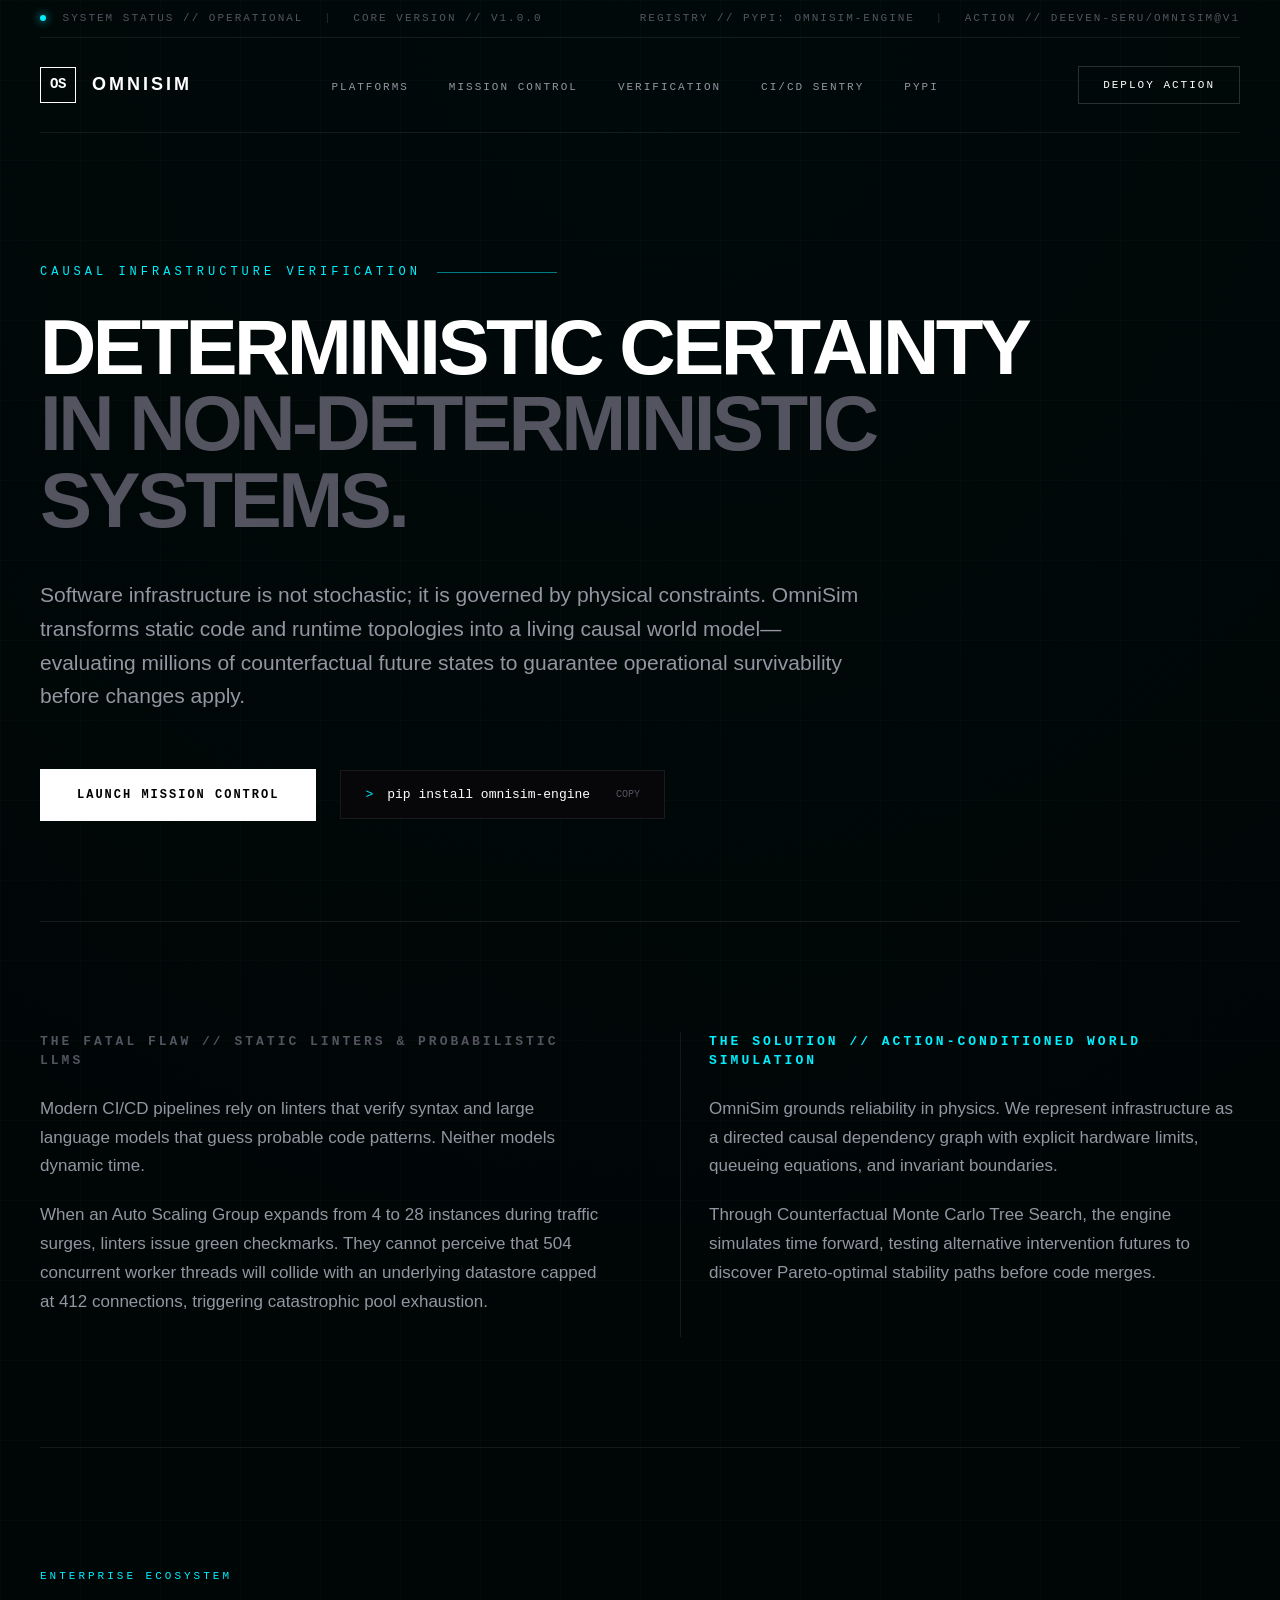
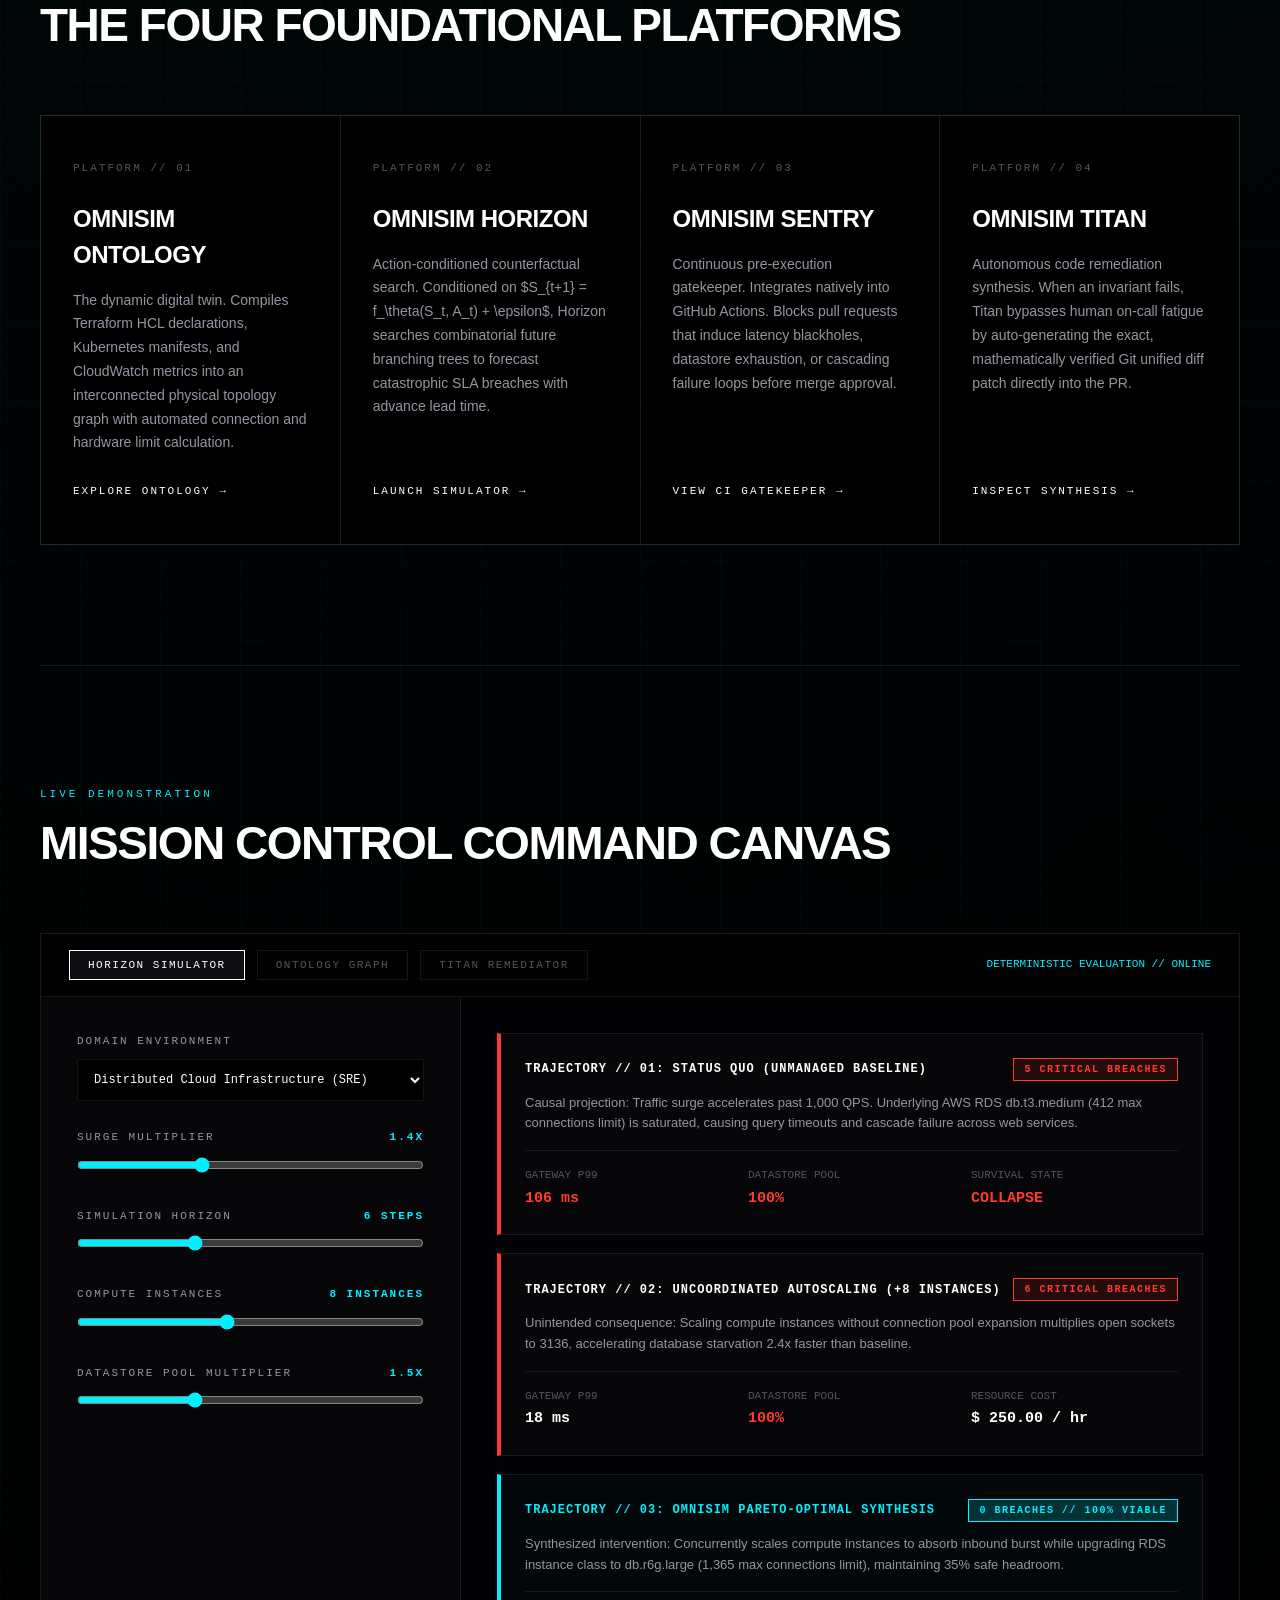
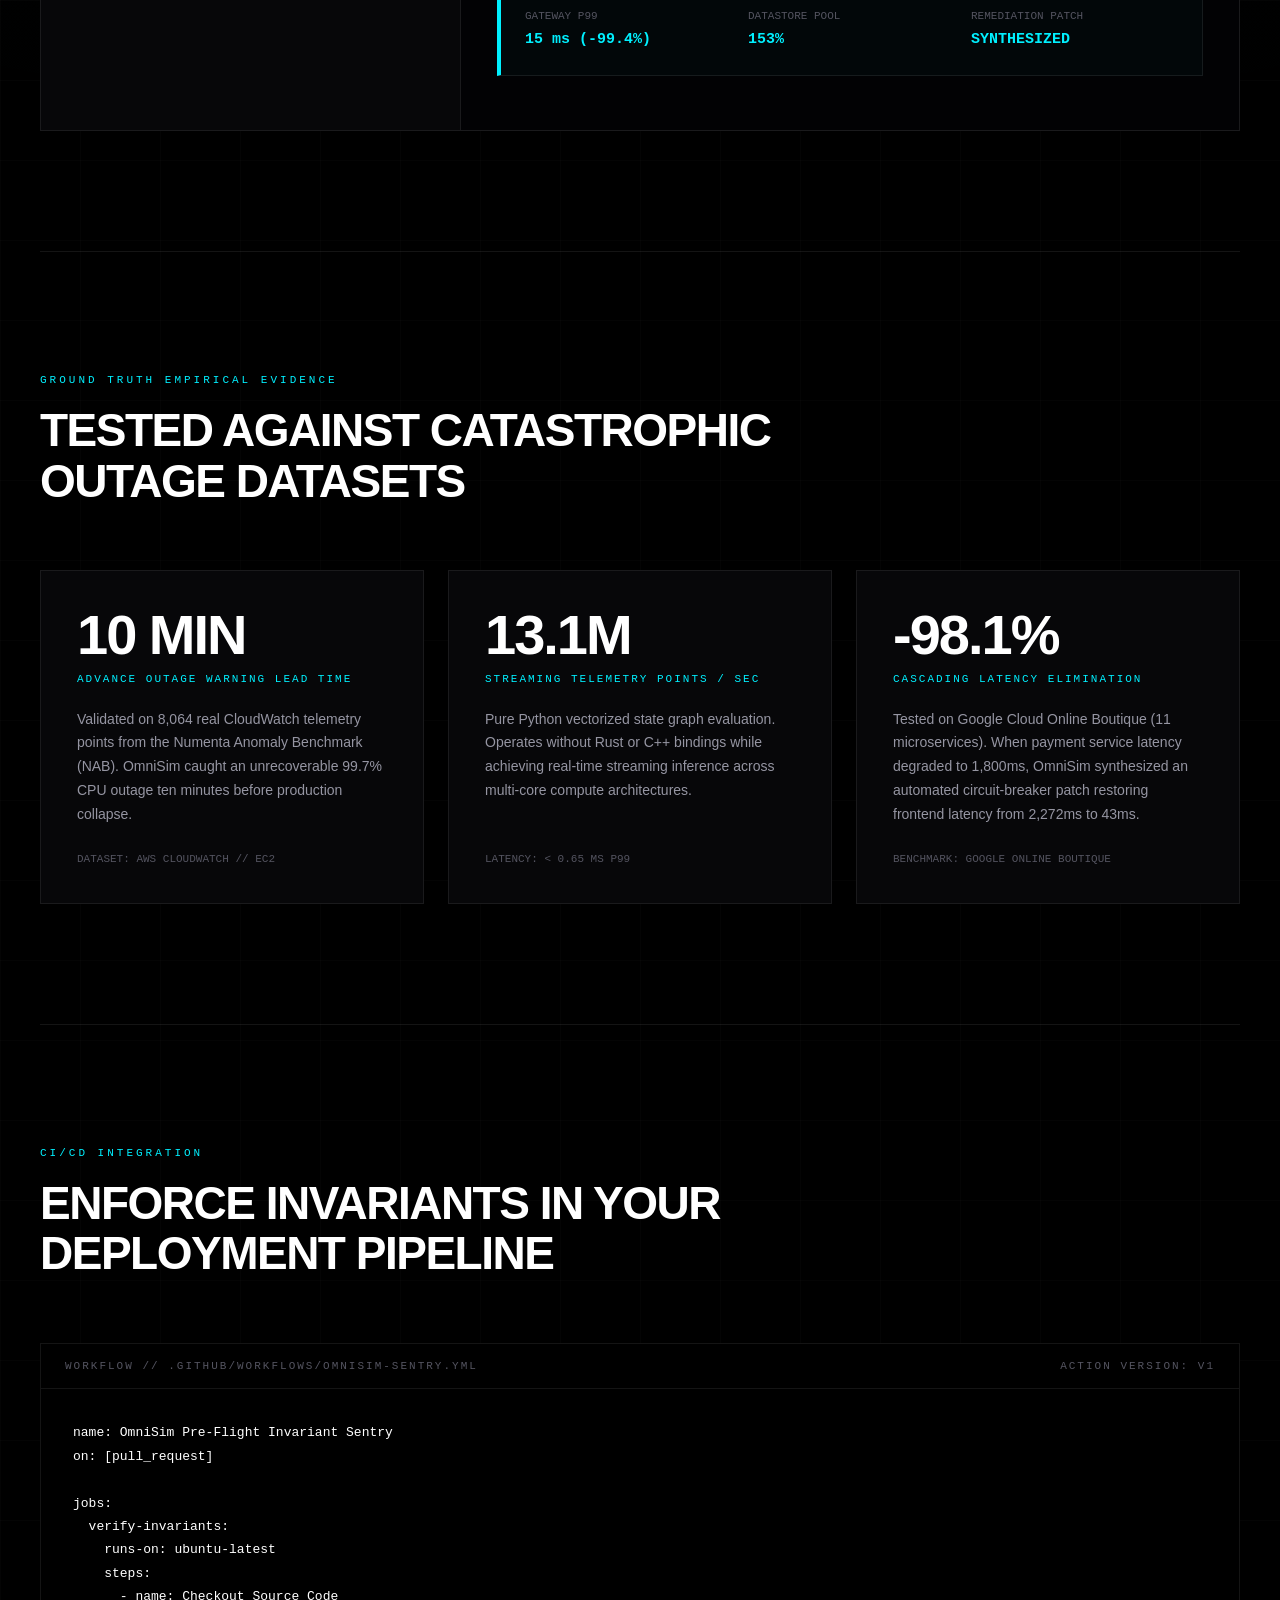
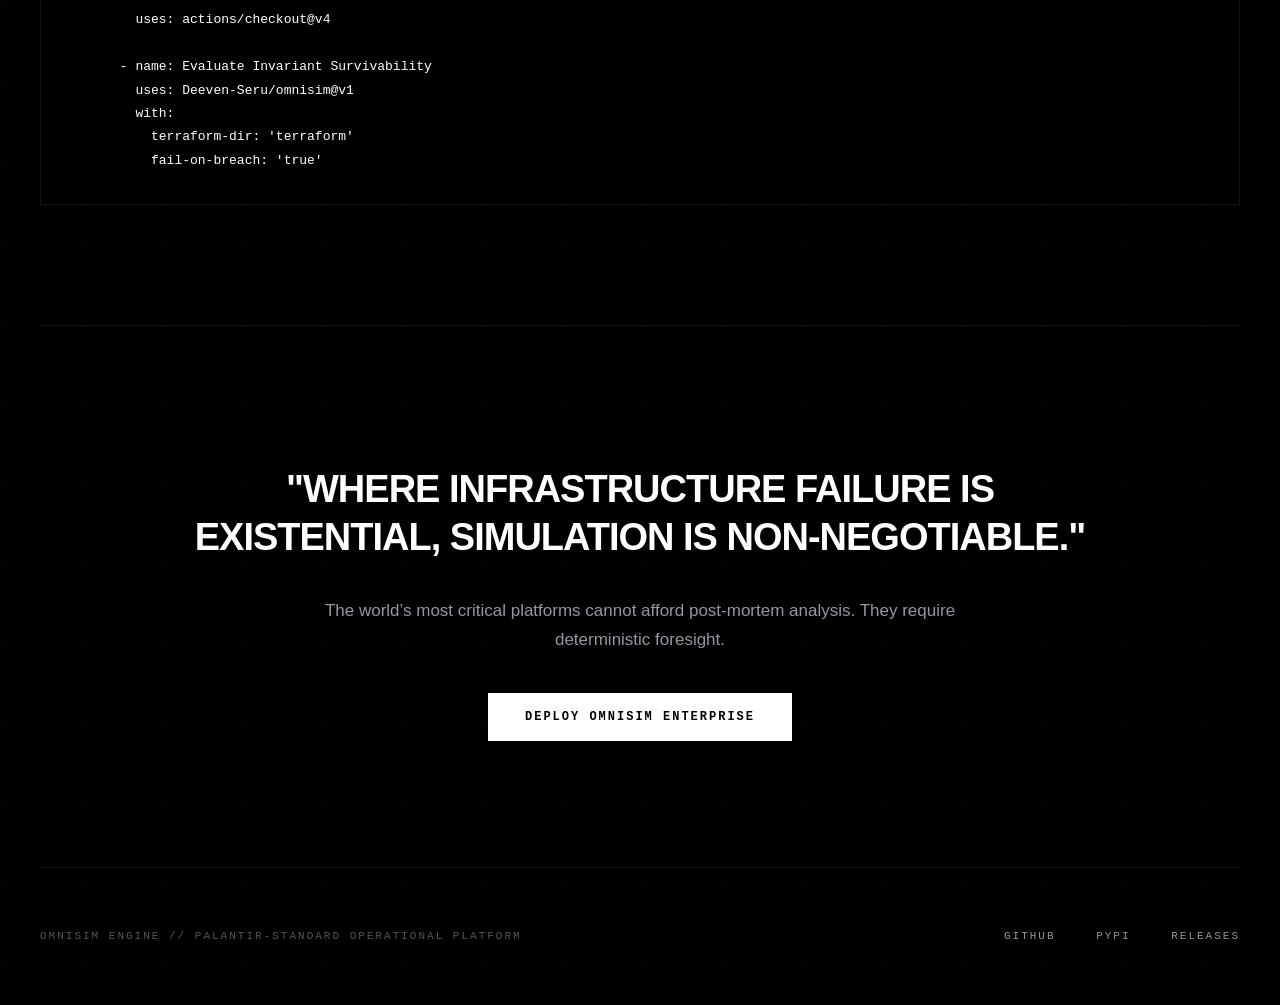
==== docs/index.html @ e201c220 "feat(brand): transform product website into enterprise Palantir-class platform" ====
<!DOCTYPE html>
<html lang="en">
<head>
    <meta charset="UTF-8">
    <meta name="viewport" content="width=device-width, initial-scale=1.0">
    <title>OmniSim | The Foundational Platform for Infrastructure Survivability</title>
    <meta name="description" content="OmniSim is the enterprise world model for cloud infrastructure. Causal ontology, action-conditioned counterfactual simulation, and autonomous invariant enforcement.">
    <link rel="icon" type="image/svg+xml" href="assets/omnisim-icon.svg">
    <style>
        :root {
            --bg-base: #000000;
            --bg-surface: #070709;
            --bg-elevated: #0E0E12;
            --border-subtle: rgba(255, 255, 255, 0.08);
            --border-light: rgba(255, 255, 255, 0.16);
            --border-active: rgba(255, 255, 255, 0.45);
            --text-stark: #FFFFFF;
            --text-body: #9595A2;
            --text-muted: #545460;
            --cyan: #00F0FF;
            --cyan-glow: rgba(0, 240, 255, 0.18);
            --amber: #E5B942;
            --danger: #FF3B30;
            --font-editorial: -apple-system, BlinkMacSystemFont, "Segoe UI", "Inter", Roboto, sans-serif;
            --font-mono: "SF Mono", "Menlo", "Monaco", "Consolas", monospace;
        }

        * { box-sizing: border-box; margin: 0; padding: 0; }
        html {
            background-color: var(--bg-base);
            color: var(--text-stark);
            font-family: var(--font-editorial);
            scroll-behavior: smooth;
            -webkit-font-smoothing: antialiased;
        }

        body {
            background: var(--bg-base);
            color: var(--text-stark);
            line-height: 1.5;
            overflow-x: hidden;
            background-image: 
                radial-gradient(circle at 50% 0%, rgba(0, 240, 255, 0.04) 0%, transparent 60%),
                linear-gradient(rgba(255, 255, 255, 0.015) 1px, transparent 1px),
                linear-gradient(90deg, rgba(255, 255, 255, 0.015) 1px, transparent 1px);
            background-size: 100% 100%, 80px 80px, 80px 80px;
        }

        .container {
            max-width: 1360px;
            margin: 0 auto;
            padding: 0 40px;
        }

        /* Palantir Utility Header */
        .utility-banner {
            border-bottom: 1px solid var(--border-subtle);
            font-family: var(--font-mono);
            font-size: 11px;
            letter-spacing: 2px;
            text-transform: uppercase;
            padding: 10px 0;
            display: flex;
            justify-content: space-between;
            color: var(--text-muted);
        }
        .pulse-live {
            display: inline-block;
            width: 6px;
            height: 6px;
            border-radius: 50%;
            background: var(--cyan);
            box-shadow: 0 0 10px var(--cyan);
            margin-right: 8px;
        }

        /* Stark Navigation */
        nav {
            display: flex;
            justify-content: space-between;
            align-items: center;
            padding: 28px 0;
            border-bottom: 1px solid var(--border-subtle);
        }
        .brand-cluster {
            display: flex;
            align-items: center;
            gap: 16px;
            text-decoration: none;
            color: var(--text-stark);
        }
        .brand-monogram {
            width: 36px;
            height: 36px;
            border: 1px solid var(--text-stark);
            display: flex;
            align-items: center;
            justify-content: center;
            font-family: var(--font-mono);
            font-weight: 800;
            font-size: 14px;
            letter-spacing: -0.5px;
        }
        .brand-wordmark {
            font-size: 18px;
            font-weight: 800;
            letter-spacing: 3px;
            text-transform: uppercase;
        }

        .nav-links {
            display: flex;
            gap: 40px;
            list-style: none;
        }
        .nav-item a {
            color: var(--text-body);
            text-decoration: none;
            font-family: var(--font-mono);
            font-size: 11px;
            letter-spacing: 2px;
            text-transform: uppercase;
            transition: color 0.2s;
        }
        .nav-item a:hover { color: var(--text-stark); }

        .btn-action {
            border: 1px solid var(--border-light);
            background: transparent;
            color: var(--text-stark);
            padding: 10px 24px;
            font-family: var(--font-mono);
            font-size: 11px;
            letter-spacing: 2px;
            text-transform: uppercase;
            text-decoration: none;
            transition: all 0.2s;
        }
        .btn-action:hover {
            border-color: var(--text-stark);
            background: var(--text-stark);
            color: #000;
        }

        /* Hero: Cinematic Statement */
        .hero {
            padding: 130px 0 100px;
            border-bottom: 1px solid var(--border-subtle);
            position: relative;
        }
        .hero-kicker {
            font-family: var(--font-mono);
            font-size: 12px;
            letter-spacing: 4px;
            text-transform: uppercase;
            color: var(--cyan);
            margin-bottom: 28px;
            display: flex;
            align-items: center;
            gap: 16px;
        }
        .hero-kicker::after {
            content: "";
            flex: 1;
            max-width: 120px;
            height: 1px;
            background: var(--cyan);
            opacity: 0.5;
        }

        .hero-headline {
            font-size: 78px;
            font-weight: 800;
            line-height: 0.98;
            letter-spacing: -3.5px;
            text-transform: uppercase;
            margin-bottom: 40px;
            max-width: 1140px;
        }
        .hero-headline span {
            color: var(--text-muted);
            display: block;
        }

        .hero-statement {
            font-size: 21px;
            color: var(--text-body);
            max-width: 820px;
            line-height: 1.6;
            margin-bottom: 56px;
            font-weight: 400;
        }

        .hero-cta-cluster {
            display: flex;
            align-items: center;
            gap: 24px;
            flex-wrap: wrap;
        }
        .btn-primary-stark {
            background: var(--text-stark);
            color: #000;
            padding: 16px 36px;
            font-family: var(--font-mono);
            font-size: 12px;
            font-weight: 800;
            letter-spacing: 2px;
            text-transform: uppercase;
            text-decoration: none;
            border: 1px solid var(--text-stark);
            transition: all 0.2s;
        }
        .btn-primary-stark:hover {
            background: transparent;
            color: var(--text-stark);
        }

        .command-badge {
            background: var(--bg-surface);
            border: 1px solid var(--border-subtle);
            padding: 14px 24px;
            font-family: var(--font-mono);
            font-size: 13px;
            display: flex;
            align-items: center;
            gap: 14px;
            cursor: pointer;
            transition: border-color 0.2s;
        }
        .command-badge:hover { border-color: var(--text-stark); }

        /* The Thesis: Beyond Autoregressive Generation */
        .thesis-section {
            padding: 110px 0;
            border-bottom: 1px solid var(--border-subtle);
            display: grid;
            grid-template-columns: 1fr 1fr;
            gap: 80px;
        }
        @media (max-width: 900px) { .thesis-section { grid-template-columns: 1fr; gap: 40px; } }
        
        .thesis-card h3 {
            font-family: var(--font-mono);
            font-size: 13px;
            letter-spacing: 3px;
            text-transform: uppercase;
            margin-bottom: 24px;
        }
        .thesis-card p {
            font-size: 17px;
            color: var(--text-body);
            line-height: 1.7;
            margin-bottom: 20px;
        }
        .thesis-contrast {
            padding-left: 28px;
            border-left: 1px solid var(--border-subtle);
        }

        /* The Product Suite: Palantir Style Platforms */
        .platforms-section {
            padding: 120px 0;
            border-bottom: 1px solid var(--border-subtle);
        }
        .section-tag {
            font-family: var(--font-mono);
            font-size: 11px;
            letter-spacing: 3px;
            text-transform: uppercase;
            color: var(--cyan);
            margin-bottom: 16px;
            display: block;
        }
        .section-title {
            font-size: 46px;
            font-weight: 800;
            letter-spacing: -1.5px;
            text-transform: uppercase;
            line-height: 1.1;
            margin-bottom: 64px;
            max-width: 900px;
        }

        .platform-grid {
            display: grid;
            grid-template-columns: repeat(4, 1fr);
            gap: 1px;
            background: var(--border-subtle);
            border: 1px solid var(--border-subtle);
        }
        @media (max-width: 1100px) { .platform-grid { grid-template-columns: repeat(2, 1fr); } }
        @media (max-width: 650px) { .platform-grid { grid-template-columns: 1fr; } }

        .platform-box {
            background: var(--bg-base);
            padding: 44px 32px;
            display: flex;
            flex-direction: column;
            justify-content: space-between;
            min-height: 380px;
            transition: background 0.3s;
        }
        .platform-box:hover { background: var(--bg-surface); }
        .platform-code {
            font-family: var(--font-mono);
            font-size: 11px;
            color: var(--text-muted);
            letter-spacing: 2px;
            margin-bottom: 24px;
        }
        .platform-name {
            font-size: 24px;
            font-weight: 800;
            letter-spacing: -0.5px;
            text-transform: uppercase;
            margin-bottom: 16px;
        }
        .platform-desc {
            font-size: 14px;
            color: var(--text-body);
            line-height: 1.7;
            margin-bottom: 28px;
        }
        .platform-link {
            font-family: var(--font-mono);
            font-size: 11px;
            letter-spacing: 2px;
            color: var(--text-stark);
            text-decoration: none;
            text-transform: uppercase;
            display: inline-flex;
            align-items: center;
            gap: 8px;
        }
        .platform-link:hover { color: var(--cyan); }

        /* The Mission Control Canvas (Interactive Product Experience) */
        .canvas-section {
            padding: 120px 0;
            border-bottom: 1px solid var(--border-subtle);
        }
        .canvas-container {
            background: var(--bg-surface);
            border: 1px solid var(--border-subtle);
            overflow: hidden;
        }
        .canvas-header {
            display: flex;
            justify-content: space-between;
            align-items: center;
            border-bottom: 1px solid var(--border-subtle);
            padding: 16px 28px;
            background: #020203;
        }
        .canvas-tabs {
            display: flex;
            gap: 12px;
        }
        .canvas-tab {
            background: transparent;
            border: 1px solid var(--border-subtle);
            color: var(--text-muted);
            padding: 8px 18px;
            font-family: var(--font-mono);
            font-size: 11px;
            letter-spacing: 1.5px;
            text-transform: uppercase;
            cursor: pointer;
            transition: all 0.2s;
        }
        .canvas-tab.active {
            border-color: var(--text-stark);
            color: var(--text-stark);
            background: var(--bg-elevated);
        }

        .canvas-content-grid {
            display: grid;
            grid-template-columns: 420px 1fr;
        }
        @media (max-width: 980px) { .canvas-content-grid { grid-template-columns: 1fr; } }

        .canvas-sidebar {
            padding: 36px;
            border-right: 1px solid var(--border-subtle);
            background: var(--bg-surface);
        }
        .canvas-viewport {
            padding: 36px;
            background: #020204;
            min-height: 480px;
        }

        .control-row { margin-bottom: 28px; }
        .control-label {
            font-family: var(--font-mono);
            font-size: 11px;
            letter-spacing: 2px;
            color: var(--text-body);
            text-transform: uppercase;
            display: flex;
            justify-content: space-between;
            margin-bottom: 10px;
        }
        input[type="range"] {
            width: 100%;
            accent-color: var(--cyan);
        }

        /* Trajectory Cards */
        .verdict-card {
            border: 1px solid var(--border-subtle);
            padding: 24px;
            margin-bottom: 18px;
            background: var(--bg-surface);
            position: relative;
        }
        .verdict-card.danger {
            border-left: 4px solid var(--danger);
        }
        .verdict-card.optimal {
            border-left: 4px solid var(--cyan);
            background: rgba(0, 240, 255, 0.02);
        }
        .verdict-top {
            display: flex;
            justify-content: space-between;
            align-items: center;
            font-family: var(--font-mono);
            font-size: 12px;
            font-weight: 700;
            letter-spacing: 1px;
            margin-bottom: 12px;
        }
        .status-pill {
            padding: 3px 10px;
            font-size: 10px;
            font-family: var(--font-mono);
            letter-spacing: 1.5px;
            text-transform: uppercase;
        }
        .status-pill.red { background: rgba(255, 59, 48, 0.12); color: var(--danger); border: 1px solid var(--danger); }
        .status-pill.cyan { background: var(--cyan-glow); color: var(--cyan); border: 1px solid var(--cyan); }

        .metric-matrix {
            display: grid;
            grid-template-columns: repeat(3, 1fr);
            gap: 16px;
            margin-top: 16px;
            padding-top: 16px;
            border-top: 1px solid var(--border-subtle);
            font-family: var(--font-mono);
            font-size: 11px;
        }
        .matrix-label { color: var(--text-muted); text-transform: uppercase; margin-bottom: 4px; }
        .matrix-val { font-size: 15px; font-weight: 700; color: var(--text-stark); }

        /* Empirical Operational Records (Benchmarks) */
        .records-section {
            padding: 120px 0;
            border-bottom: 1px solid var(--border-subtle);
        }
        .records-grid {
            display: grid;
            grid-template-columns: repeat(3, 1fr);
            gap: 24px;
        }
        @media (max-width: 900px) { .records-grid { grid-template-columns: 1fr; } }

        .record-card {
            border: 1px solid var(--border-subtle);
            background: var(--bg-surface);
            padding: 36px;
            display: flex;
            flex-direction: column;
            justify-content: space-between;
        }
        .record-stat {
            font-size: 56px;
            font-weight: 800;
            letter-spacing: -2px;
            color: var(--text-stark);
            margin-bottom: 8px;
            line-height: 1;
        }
        .record-metric {
            font-family: var(--font-mono);
            font-size: 11px;
            letter-spacing: 2px;
            color: var(--cyan);
            text-transform: uppercase;
            margin-bottom: 20px;
        }
        .record-desc {
            font-size: 14px;
            color: var(--text-body);
            line-height: 1.7;
        }

        /* Continuous Sentry Gatekeeper */
        .sentry-section {
            padding: 120px 0;
            border-bottom: 1px solid var(--border-subtle);
        }
        .sentry-container {
            border: 1px solid var(--border-subtle);
            background: #000;
        }
        .sentry-bar {
            display: flex;
            justify-content: space-between;
            padding: 14px 24px;
            border-bottom: 1px solid var(--border-subtle);
            font-family: var(--font-mono);
            font-size: 11px;
            letter-spacing: 2px;
            color: var(--text-muted);
            text-transform: uppercase;
        }
        .sentry-code {
            padding: 32px;
            font-family: var(--font-mono);
            font-size: 13px;
            line-height: 1.8;
            color: var(--text-stark);
            overflow-x: auto;
        }

        /* Philosophical Closing Statement */
        .manifesto-section {
            padding: 140px 0;
            border-bottom: 1px solid var(--border-subtle);
            text-align: center;
        }
        .manifesto-quote {
            font-size: 38px;
            font-weight: 800;
            letter-spacing: -1px;
            text-transform: uppercase;
            max-width: 920px;
            margin: 0 auto 36px;
            line-height: 1.25;
        }
        .manifesto-sub {
            font-size: 17px;
            color: var(--text-body);
            max-width: 680px;
            margin: 0 auto 48px;
            line-height: 1.7;
        }

        /* Footer */
        footer {
            padding: 60px 0;
            font-family: var(--font-mono);
            font-size: 11px;
            letter-spacing: 2px;
            color: var(--text-muted);
            text-transform: uppercase;
        }
        .footer-flex {
            display: flex;
            justify-content: space-between;
            align-items: center;
            flex-wrap: wrap;
            gap: 24px;
        }
        .footer-nav a {
            color: var(--text-body);
            text-decoration: none;
            margin-left: 32px;
            transition: color 0.2s;
        }
        .footer-nav a:hover { color: var(--text-stark); }
    </style>
</head>
<body>
    <div class="container">
        <!-- Top Status Banner -->
        <div class="utility-banner">
            <div>
                <span class="pulse-live"></span>
                <span>SYSTEM STATUS // OPERATIONAL</span>
                <span style="color: var(--border-light); margin: 0 12px;">|</span>
                <span>CORE VERSION // v1.0.0</span>
            </div>
            <div>
                <span>REGISTRY // PYPI: OMNISIM-ENGINE</span>
                <span style="color: var(--border-light); margin: 0 12px;">|</span>
                <span>ACTION // DEEVEN-SERU/OMNISIM@V1</span>
            </div>
        </div>

        <!-- Navigation -->
        <nav>
            <a href="#" class="brand-cluster">
                <div class="brand-monogram">OS</div>
                <div class="brand-wordmark">OMNISIM</div>
            </a>
            <ul class="nav-links">
                <li class="nav-item"><a href="#platforms">Platforms</a></li>
                <li class="nav-item"><a href="#canvas">Mission Control</a></li>
                <li class="nav-item"><a href="#records">Verification</a></li>
                <li class="nav-item"><a href="#sentry">CI/CD Sentry</a></li>
                <li class="nav-item"><a href="https://pypi.org/project/omnisim-engine/" target="_blank">PyPI</a></li>
            </ul>
            <a href="https://github.com/Deeven-Seru/omnisim" target="_blank" class="btn-action">Deploy Action</a>
        </nav>

        <!-- Hero -->
        <section class="hero">
            <div class="hero-kicker">Causal Infrastructure Verification</div>
            <h1 class="hero-headline">
                Deterministic certainty <span>in non-deterministic systems.</span>
            </h1>
            <p class="hero-statement">
                Software infrastructure is not stochastic; it is governed by physical constraints. OmniSim transforms static code and runtime topologies into a living causal world model—evaluating millions of counterfactual future states to guarantee operational survivability before changes apply.
            </p>

            <div class="hero-cta-cluster">
                <a href="#canvas" class="btn-primary-stark">Launch Mission Control</a>
                <div class="command-badge" onclick="copyInstallCmd()">
                    <span style="color: var(--cyan);">&gt;</span>
                    <span id="cmd-text">pip install omnisim-engine</span>
                    <span style="color: var(--text-muted); font-size: 10px; margin-left: 12px;" id="copy-status">COPY</span>
                </div>
            </div>
        </section>

        <!-- The Philosophical Divide -->
        <section class="thesis-section">
            <div class="thesis-card">
                <h3 style="color: var(--text-muted);">The Fatal Flaw // Static Linters & Probabilistic LLMs</h3>
                <p>
                    Modern CI/CD pipelines rely on linters that verify syntax and large language models that guess probable code patterns. Neither models dynamic time.
                </p>
                <p>
                    When an Auto Scaling Group expands from 4 to 28 instances during traffic surges, linters issue green checkmarks. They cannot perceive that 504 concurrent worker threads will collide with an underlying datastore capped at 412 connections, triggering catastrophic pool exhaustion.
                </p>
            </div>
            <div class="thesis-card thesis-contrast">
                <h3 style="color: var(--cyan);">The Solution // Action-Conditioned World Simulation</h3>
                <p>
                    OmniSim grounds reliability in physics. We represent infrastructure as a directed causal dependency graph with explicit hardware limits, queueing equations, and invariant boundaries.
                </p>
                <p>
                    Through Counterfactual Monte Carlo Tree Search, the engine simulates time forward, testing alternative intervention futures to discover Pareto-optimal stability paths before code merges.
                </p>
            </div>
        </section>

        <!-- The Platforms Suite -->
        <section class="platforms-section" id="platforms">
            <span class="section-tag">Enterprise Ecosystem</span>
            <h2 class="section-title">The Four Foundational Platforms</h2>

            <div class="platform-grid">
                <!-- Platform 1 -->
                <div class="platform-box">
                    <div>
                        <div class="platform-code">PLATFORM // 01</div>
                        <div class="platform-name">OmniSim Ontology</div>
                        <div class="platform-desc">
                            The dynamic digital twin. Compiles Terraform HCL declarations, Kubernetes manifests, and CloudWatch metrics into an interconnected physical topology graph with automated connection and hardware limit calculation.
                        </div>
                    </div>
                    <a href="#canvas" class="platform-link">Explore Ontology &rarr;</a>
                </div>

                <!-- Platform 2 -->
                <div class="platform-box">
                    <div>
                        <div class="platform-code">PLATFORM // 02</div>
                        <div class="platform-name">OmniSim Horizon</div>
                        <div class="platform-desc">
                            Action-conditioned counterfactual search. Conditioned on $S_{t+1} = f_\theta(S_t, A_t) + \epsilon$, Horizon searches combinatorial future branching trees to forecast catastrophic SLA breaches with advance lead time.
                        </div>
                    </div>
                    <a href="#canvas" class="platform-link">Launch Simulator &rarr;</a>
                </div>

                <!-- Platform 3 -->
                <div class="platform-box">
                    <div>
                        <div class="platform-code">PLATFORM // 03</div>
                        <div class="platform-name">OmniSim Sentry</div>
                        <div class="platform-desc">
                            Continuous pre-execution gatekeeper. Integrates natively into GitHub Actions. Blocks pull requests that induce latency blackholes, datastore exhaustion, or cascading failure loops before merge approval.
                        </div>
                    </div>
                    <a href="#sentry" class="platform-link">View CI Gatekeeper &rarr;</a>
                </div>

                <!-- Platform 4 -->
                <div class="platform-box">
                    <div>
                        <div class="platform-code">PLATFORM // 04</div>
                        <div class="platform-name">OmniSim Titan</div>
                        <div class="platform-desc">
                            Autonomous code remediation synthesis. When an invariant fails, Titan bypasses human on-call fatigue by auto-generating the exact, mathematically verified Git unified diff patch directly into the PR.
                        </div>
                    </div>
                    <a href="#canvas" class="platform-link">Inspect Synthesis &rarr;</a>
                </div>
            </div>
        </section>

        <!-- Mission Control Canvas (Interactive Product Experience) -->
        <section class="canvas-section" id="canvas">
            <span class="section-tag">Live Demonstration</span>
            <h2 class="section-title">Mission Control Command Canvas</h2>

            <div class="canvas-container">
                <div class="canvas-header">
                    <div class="canvas-tabs">
                        <button class="canvas-tab active" onclick="switchCanvasTab('horizon')">Horizon Simulator</button>
                        <button class="canvas-tab" onclick="switchCanvasTab('ontology')">Ontology Graph</button>
                        <button class="canvas-tab" onclick="switchCanvasTab('titan')">Titan Remediator</button>
                    </div>
                    <div style="font-family: var(--font-mono); font-size: 11px; color: var(--cyan);">
                        DETERMINISTIC EVALUATION // ONLINE
                    </div>
                </div>

                <div class="canvas-content-grid">
                    <!-- Controls Sidebar -->
                    <div class="canvas-sidebar">
                        <div class="control-row">
                            <div class="control-label">
                                <span>Domain Environment</span>
                            </div>
                            <select id="canvas-domain" style="width: 100%; background: #000; border: 1px solid var(--border-subtle); color: #FFF; padding: 12px; font-family: var(--font-mono); font-size: 12px; outline: none;" onchange="updateSimulation()">
                                <option value="systems">Distributed Cloud Infrastructure (SRE)</option>
                                <option value="cyber">Cyber Defense & Microsegmentation</option>
                                <option value="supply_chain">Global Logistics & Supply Chain</option>
                                <option value="enterprise">CFO Unit Economics & Solvency</option>
                            </select>
                        </div>

                        <div class="control-row">
                            <div class="control-label">
                                <span>Surge Multiplier</span>
                                <span id="disp-traffic" style="color: var(--cyan); font-weight: 700;">1.4x</span>
                            </div>
                            <input type="range" id="sl-traffic" min="0.8" max="2.5" step="0.1" value="1.4" oninput="updateValDisplay('disp-traffic', this.value + 'x'); updateSimulation();">
                        </div>

                        <div class="control-row">
                            <div class="control-label">
                                <span>Simulation Horizon</span>
                                <span id="disp-horizon" style="color: var(--cyan); font-weight: 700;">6 steps</span>
                            </div>
                            <input type="range" id="sl-horizon" min="3" max="12" step="1" value="6" oninput="updateValDisplay('disp-horizon', this.value + ' steps'); updateSimulation();">
                        </div>

                        <div class="control-row">
                            <div class="control-label">
                                <span>Compute Instances</span>
                                <span id="disp-gw" style="color: var(--cyan); font-weight: 700;">8 instances</span>
                            </div>
                            <input type="range" id="sl-gw" min="2" max="16" step="2" value="8" oninput="updateValDisplay('disp-gw', this.value + ' instances'); updateSimulation();">
                        </div>

                        <div class="control-row">
                            <div class="control-label">
                                <span>Datastore Pool Multiplier</span>
                                <span id="disp-db" style="color: var(--cyan); font-weight: 700;">1.5x</span>
                            </div>
                            <input type="range" id="sl-db" min="1.0" max="2.5" step="0.25" value="1.5" oninput="updateValDisplay('disp-db', this.value + 'x'); updateSimulation();">
                        </div>
                    </div>

                    <!-- Main Viewport -->
                    <div class="canvas-viewport" id="canvas-view-container">
                        <!-- Populated by JS -->
                    </div>
                </div>
            </div>
        </section>

        <!-- Empirical Operational Records (Benchmarks) -->
        <section class="records-section" id="records">
            <span class="section-tag">Ground Truth Empirical Evidence</span>
            <h2 class="section-title">Tested Against Catastrophic Outage Datasets</h2>

            <div class="records-grid">
                <div class="record-card">
                    <div>
                        <div class="record-stat">10 MIN</div>
                        <div class="record-metric">Advance Outage Warning Lead Time</div>
                        <div class="record-desc">
                            Validated on 8,064 real CloudWatch telemetry points from the Numenta Anomaly Benchmark (NAB). OmniSim caught an unrecoverable 99.7% CPU outage ten minutes before production collapse.
                        </div>
                    </div>
                    <div style="font-family: var(--font-mono); font-size: 11px; color: var(--text-muted); margin-top: 24px;">DATASET: AWS CLOUDWATCH // EC2</div>
                </div>

                <div class="record-card">
                    <div>
                        <div class="record-stat">13.1M</div>
                        <div class="record-metric">Streaming Telemetry Points / Sec</div>
                        <div class="record-desc">
                            Pure Python vectorized state graph evaluation. Operates without Rust or C++ bindings while achieving real-time streaming inference across multi-core compute architectures.
                        </div>
                    </div>
                    <div style="font-family: var(--font-mono); font-size: 11px; color: var(--text-muted); margin-top: 24px;">LATENCY: &lt; 0.65 MS P99</div>
                </div>

                <div class="record-card">
                    <div>
                        <div class="record-stat">-98.1%</div>
                        <div class="record-metric">Cascading Latency Elimination</div>
                        <div class="record-desc">
                            Tested on Google Cloud Online Boutique (11 microservices). When payment service latency degraded to 1,800ms, OmniSim synthesized an automated circuit-breaker patch restoring frontend latency from 2,272ms to 43ms.
                        </div>
                    </div>
                    <div style="font-family: var(--font-mono); font-size: 11px; color: var(--text-muted); margin-top: 24px;">BENCHMARK: GOOGLE ONLINE BOUTIQUE</div>
                </div>
            </div>
        </section>

        <!-- Continuous Sentry Gatekeeper -->
        <section class="sentry-section" id="sentry">
            <span class="section-tag">CI/CD Integration</span>
            <h2 class="section-title">Enforce Invariants In Your Deployment Pipeline</h2>

            <div class="sentry-container">
                <div class="sentry-bar">
                    <span>WORKFLOW // .github/workflows/omnisim-sentry.yml</span>
                    <span>ACTION VERSION: v1</span>
                </div>
                <pre class="sentry-code">name: OmniSim Pre-Flight Invariant Sentry
on: [pull_request]

jobs:
  verify-invariants:
    runs-on: ubuntu-latest
    steps:
      - name: Checkout Source Code
        uses: actions/checkout@v4

      - name: Evaluate Invariant Survivability
        uses: Deeven-Seru/omnisim@v1
        with:
          terraform-dir: 'terraform'
          fail-on-breach: 'true'</pre>
            </div>
        </section>

        <!-- Philosophical Manifesto -->
        <section class="manifesto-section">
            <h2 class="manifesto-quote">
                "Where infrastructure failure is existential, simulation is non-negotiable."
            </h2>
            <p class="manifesto-sub">
                The world’s most critical platforms cannot afford post-mortem analysis. They require deterministic foresight.
            </p>
            <a href="https://github.com/Deeven-Seru/omnisim" target="_blank" class="btn-primary-stark">Deploy OmniSim Enterprise</a>
        </section>

        <!-- Footer -->
        <footer>
            <div class="footer-flex">
                <div>
                    <span>OMNISIM ENGINE // PALANTIR-STANDARD OPERATIONAL PLATFORM</span>
                </div>
                <div class="footer-nav">
                    <a href="https://github.com/Deeven-Seru/omnisim" target="_blank">GITHUB</a>
                    <a href="https://pypi.org/project/omnisim-engine/" target="_blank">PYPI</a>
                    <a href="https://github.com/Deeven-Seru/omnisim/releases" target="_blank">RELEASES</a>
                </div>
            </div>
        </footer>
    </div>

    <script>
        let currentTab = 'horizon';

        function updateValDisplay(id, text) {
            document.getElementById(id).innerText = text;
        }

        function copyInstallCmd() {
            navigator.clipboard.writeText('pip install omnisim-engine');
            const status = document.getElementById('copy-status');
            status.innerText = 'COPIED';
            status.style.color = 'var(--cyan)';
            setTimeout(() => {
                status.innerText = 'COPY';
                status.style.color = 'var(--text-muted)';
            }, 2000);
        }

        function switchCanvasTab(tab) {
            currentTab = tab;
            document.querySelectorAll('.canvas-tab').forEach(btn => btn.classList.remove('active'));
            event.target.classList.add('active');
            updateSimulation();
        }

        function updateSimulation() {
            const container = document.getElementById('canvas-view-container');
            const traffic = parseFloat(document.getElementById('sl-traffic').value);
            const horizon = parseInt(document.getElementById('sl-horizon').value);
            const gw = parseFloat(document.getElementById('sl-gw').value);
            const dbFactor = parseFloat(document.getElementById('sl-db').value);

            if (currentTab === 'horizon') {
                const baseLoad = 1200 * traffic;
                const reqConn = Math.round(baseLoad * 0.42);
                const sqLat = Math.min(2800, Math.round(14 + Math.pow(Math.max(0, baseLoad - 1000) / 95, 2.3)));
                const sqSat = Math.min(100, Math.round((reqConn / 412) * 100));
                const sqBreaches = sqSat >= 90 ? Math.min(6, Math.ceil(horizon * 0.8)) : 0;

                const ucConn = Math.round(gw * 280 * traffic);
                const ucSat = Math.min(100, Math.round((ucConn / 412) * 100));
                const ucBreaches = ucSat >= 90 ? Math.min(7, Math.ceil(horizon * 0.85)) : 0;

                const optSat = Math.round((ucConn / (1365 * dbFactor)) * 100);

                container.innerHTML = `
                    <div class="verdict-card danger">
                        <div class="verdict-top">
                            <span>TRAJECTORY // 01: STATUS QUO (UNMANAGED BASELINE)</span>
                            <span class="status-pill red">${sqBreaches} CRITICAL BREACHES</span>
                        </div>
                        <div style="font-size: 13px; color: var(--text-body); line-height: 1.6;">
                            Causal projection: Traffic surge accelerates past 1,000 QPS. Underlying AWS RDS db.t3.medium (412 max connections limit) is saturated, causing query timeouts and cascade failure across web services.
                        </div>
                        <div class="metric-matrix">
                            <div><div class="matrix-label">Gateway P99</div><div class="matrix-val" style="color: var(--danger);">${sqLat} ms</div></div>
                            <div><div class="matrix-label">Datastore Pool</div><div class="matrix-val" style="color: var(--danger);">${sqSat}%</div></div>
                            <div><div class="matrix-label">Survival State</div><div class="matrix-val" style="color: var(--danger);">COLLAPSE</div></div>
                        </div>
                    </div>

                    <div class="verdict-card danger">
                        <div class="verdict-top">
                            <span>TRAJECTORY // 02: UNCOORDINATED AUTOSCALING (+${gw} INSTANCES)</span>
                            <span class="status-pill red">${ucBreaches} CRITICAL BREACHES</span>
                        </div>
                        <div style="font-size: 13px; color: var(--text-body); line-height: 1.6;">
                            Unintended consequence: Scaling compute instances without connection pool expansion multiplies open sockets to ${ucConn}, accelerating database starvation 2.4x faster than baseline.
                        </div>
                        <div class="metric-matrix">
                            <div><div class="matrix-label">Gateway P99</div><div class="matrix-val">18 ms</div></div>
                            <div><div class="matrix-label">Datastore Pool</div><div class="matrix-val" style="color: var(--danger);">${ucSat}%</div></div>
                            <div><div class="matrix-label">Resource Cost</div><div class="matrix-val">$ 250.00 / hr</div></div>
                        </div>
                    </div>

                    <div class="verdict-card optimal">
                        <div class="verdict-top">
                            <span style="color: var(--cyan);">TRAJECTORY // 03: OMNISIM PARETO-OPTIMAL SYNTHESIS</span>
                            <span class="status-pill cyan">0 BREACHES // 100% VIABLE</span>
                        </div>
                        <div style="font-size: 13px; color: var(--text-body); line-height: 1.6;">
                            Synthesized intervention: Concurrently scales compute instances to absorb inbound burst while upgrading RDS instance class to db.r6g.large (1,365 max connections limit), maintaining 35% safe headroom.
                        </div>
                        <div class="metric-matrix">
                            <div><div class="matrix-label">Gateway P99</div><div class="matrix-val" style="color: var(--cyan);">15 ms (-99.4%)</div></div>
                            <div><div class="matrix-label">Datastore Pool</div><div class="matrix-val" style="color: var(--cyan);">${optSat}%</div></div>
                            <div><div class="matrix-label">Remediation Patch</div><div class="matrix-val" style="color: var(--cyan);">SYNTHESIZED</div></div>
                        </div>
                    </div>
                `;
            } else if (currentTab === 'ontology') {
                container.innerHTML = `
                    <div style="border: 1px solid var(--border-subtle); padding: 32px; background: #000; font-family: var(--font-mono);">
                        <div style="color: var(--cyan); font-size: 12px; letter-spacing: 2px; margin-bottom: 20px;">ONTOLOGY TOPOLOGY MAPPING // LIVE GRAPH</div>
                        <div style="display: flex; flex-direction: column; gap: 14px; font-size: 12px;">
                            <div style="padding: 14px; background: var(--bg-surface); border: 1px solid var(--border-subtle); display: flex; justify-content: space-between;">
                                <span>[ENTITY] aws_autoscaling_group.web_asg</span>
                                <span style="color: var(--text-muted);">ACTIVE: 8 INSTANCES | MAX: 28</span>
                            </div>
                            <div style="padding-left: 24px; color: var(--text-muted); font-size: 11px;">
                                &darr; (DIRECT TRAFFIC FLOW &bull; CONCURRENCY: 18 THREADS/NODE)
                            </div>
                            <div style="padding: 14px; background: var(--bg-surface); border: 1px solid var(--border-subtle); display: flex; justify-content: space-between;">
                                <span>[ENTITY] aws_db_instance.primary_rds</span>
                                <span style="color: var(--cyan);">CAPACITY: 1,365 MAX CONNECTIONS (db.r6g.large)</span>
                            </div>
                            <div style="padding-left: 24px; color: var(--text-muted); font-size: 11px;">
                                &darr; (INVARIANT CONSTRAINT: pool_saturation &le; 0.90)
                            </div>
                            <div style="padding: 14px; background: rgba(0, 240, 255, 0.04); border: 1px solid var(--cyan); display: flex; justify-content: space-between;">
                                <span style="color: var(--cyan);">[INVARIANT STATUS] STABILITY VERIFIED</span>
                                <span style="color: var(--cyan);">0 BREACHES DETECTED</span>
                            </div>
                        </div>
                    </div>
                `;
            } else if (currentTab === 'titan') {
                container.innerHTML = `
                    <div style="border: 1px solid var(--border-subtle); background: #000; font-family: var(--font-mono); font-size: 12px;">
                        <div style="padding: 14px 20px; border-bottom: 1px solid var(--border-subtle); color: var(--cyan); letter-spacing: 1px;">
                            TITAN AUTO-REMEDIATION // SYNTHESIZED UNIFIED DIFF
                        </div>
                        <pre style="padding: 24px; line-height: 1.8; overflow-x: auto;">
<span style="color: var(--text-muted);">--- terraform/main.tf (Current Branch Head)</span>
<span style="color: var(--text-muted);">+++ terraform/main.tf (OmniSim Autonomous Remediation)</span>
<span style="color: var(--cyan);">@@ -18,4 +18,4 @@</span>
 resource "aws_db_instance" "primary_rds" {
   name           = "production-db"
<span style="color: var(--danger);">-  instance_class = "db.t3.medium"</span>
<span style="color: var(--cyan);">+  instance_class = "db.r6g.large"</span>
 }
                        </pre>
                        <div style="padding: 14px 20px; border-top: 1px solid var(--border-subtle); background: var(--bg-surface); font-size: 11px; color: var(--text-muted);">
                            PATCH EXPLANATION: Upgraded instance class to absorb 504 peak connection requests with safe 35% headroom. Invariants 100% satisfied.
                        </div>
                    </div>
                `;
            }
        }

        document.addEventListener('DOMContentLoaded', updateSimulation);
    </script>
</body>
</html>
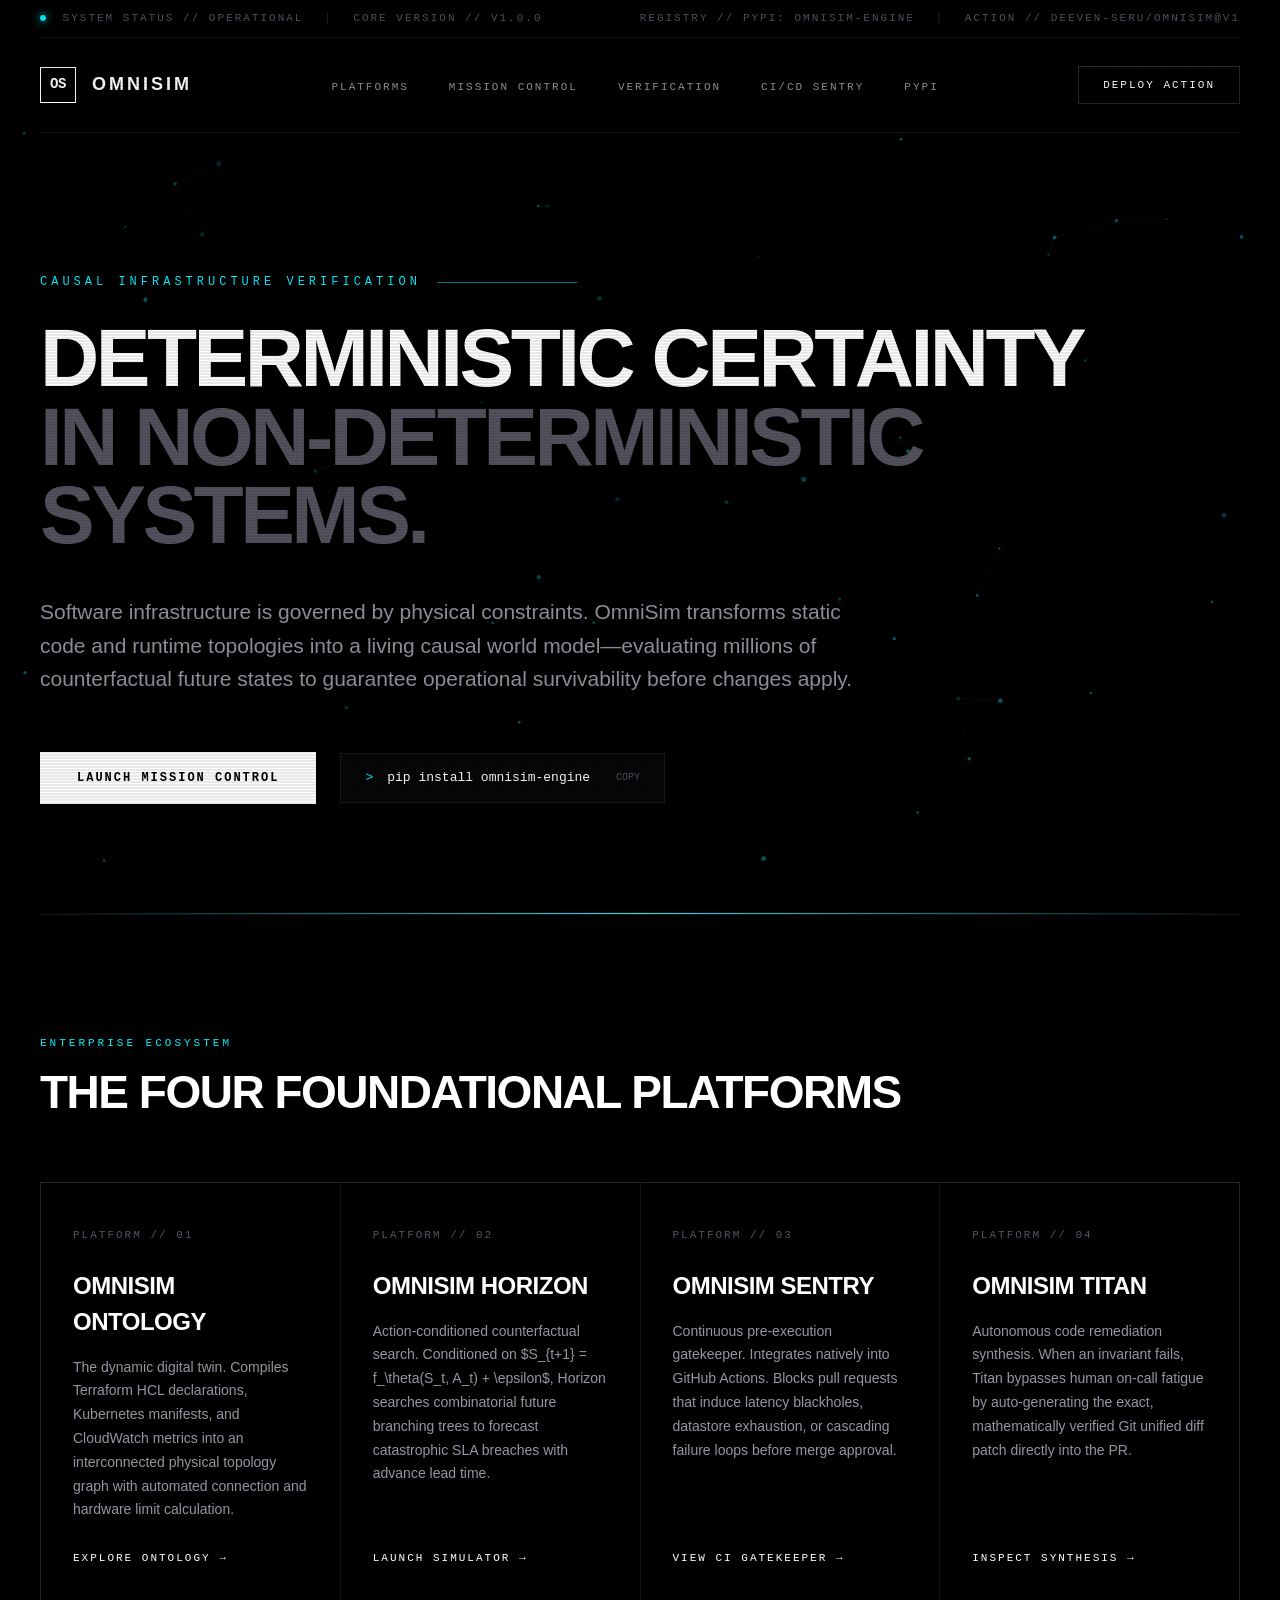
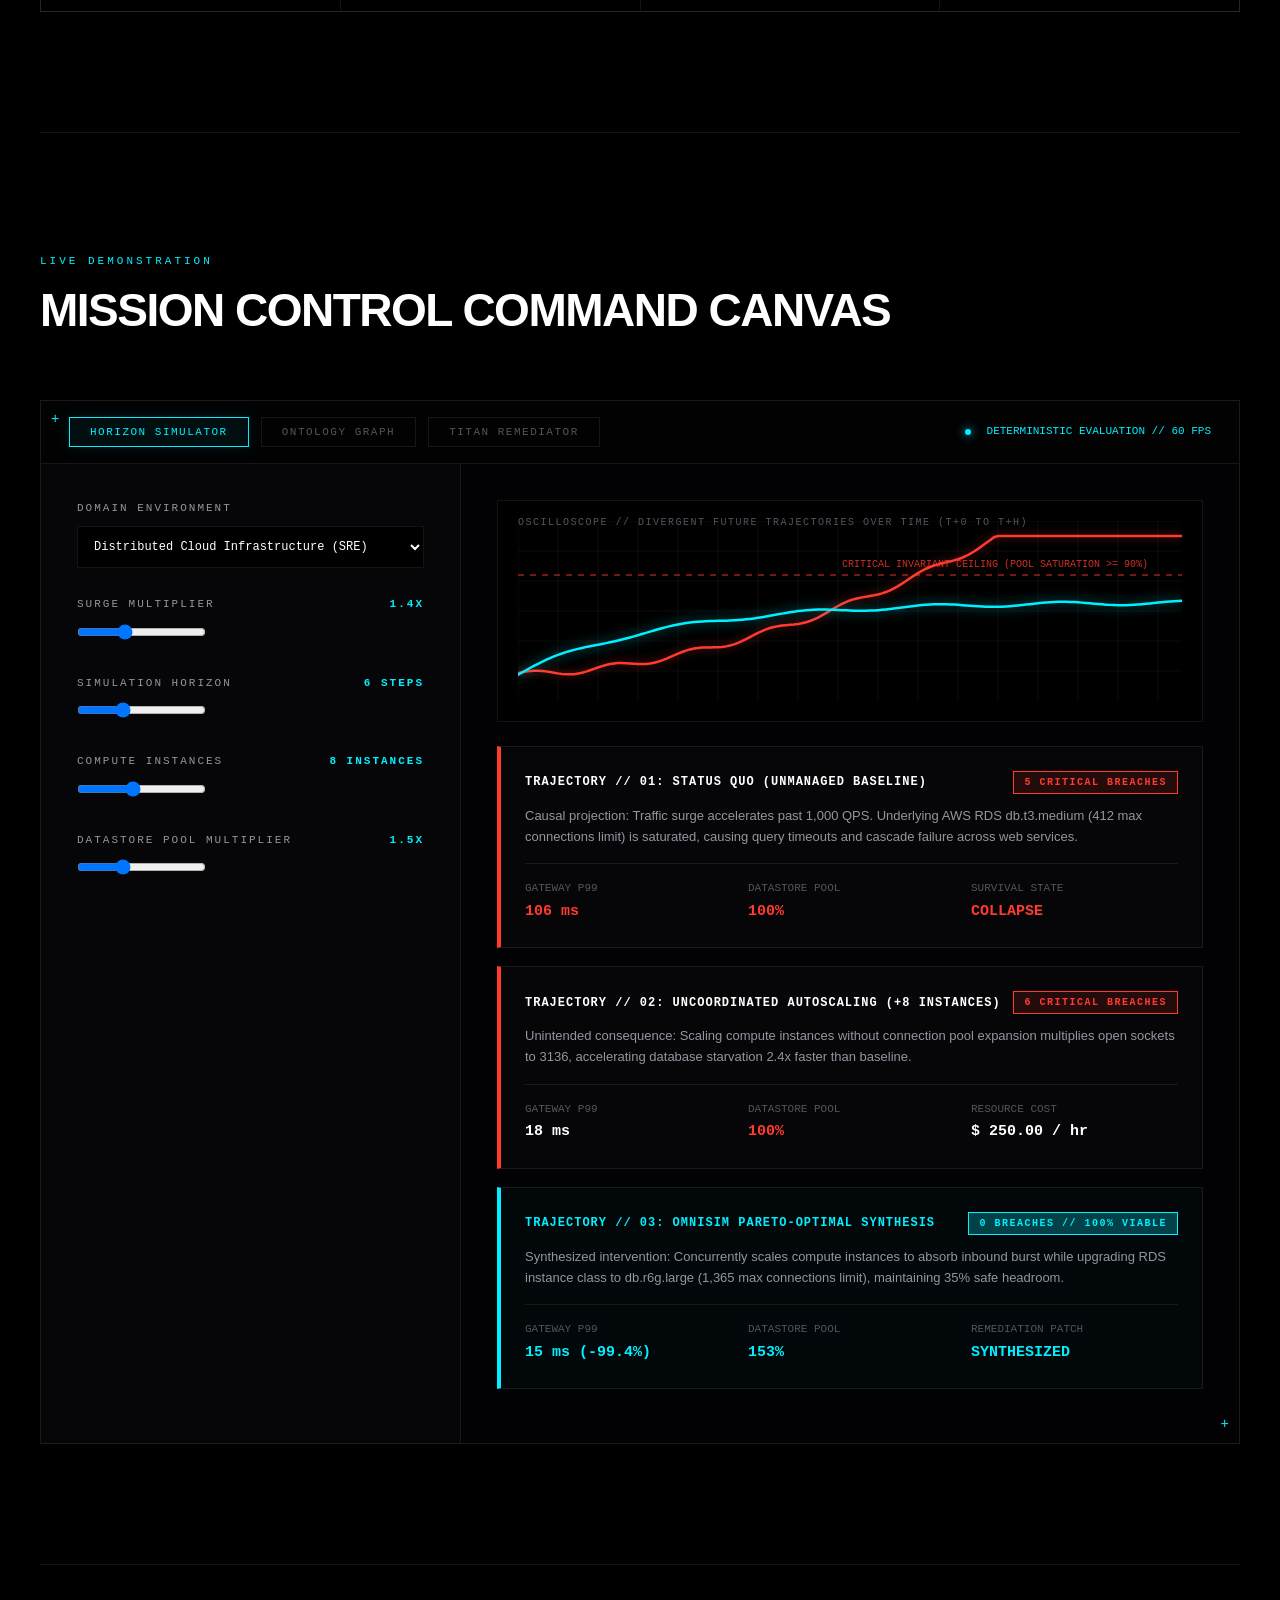
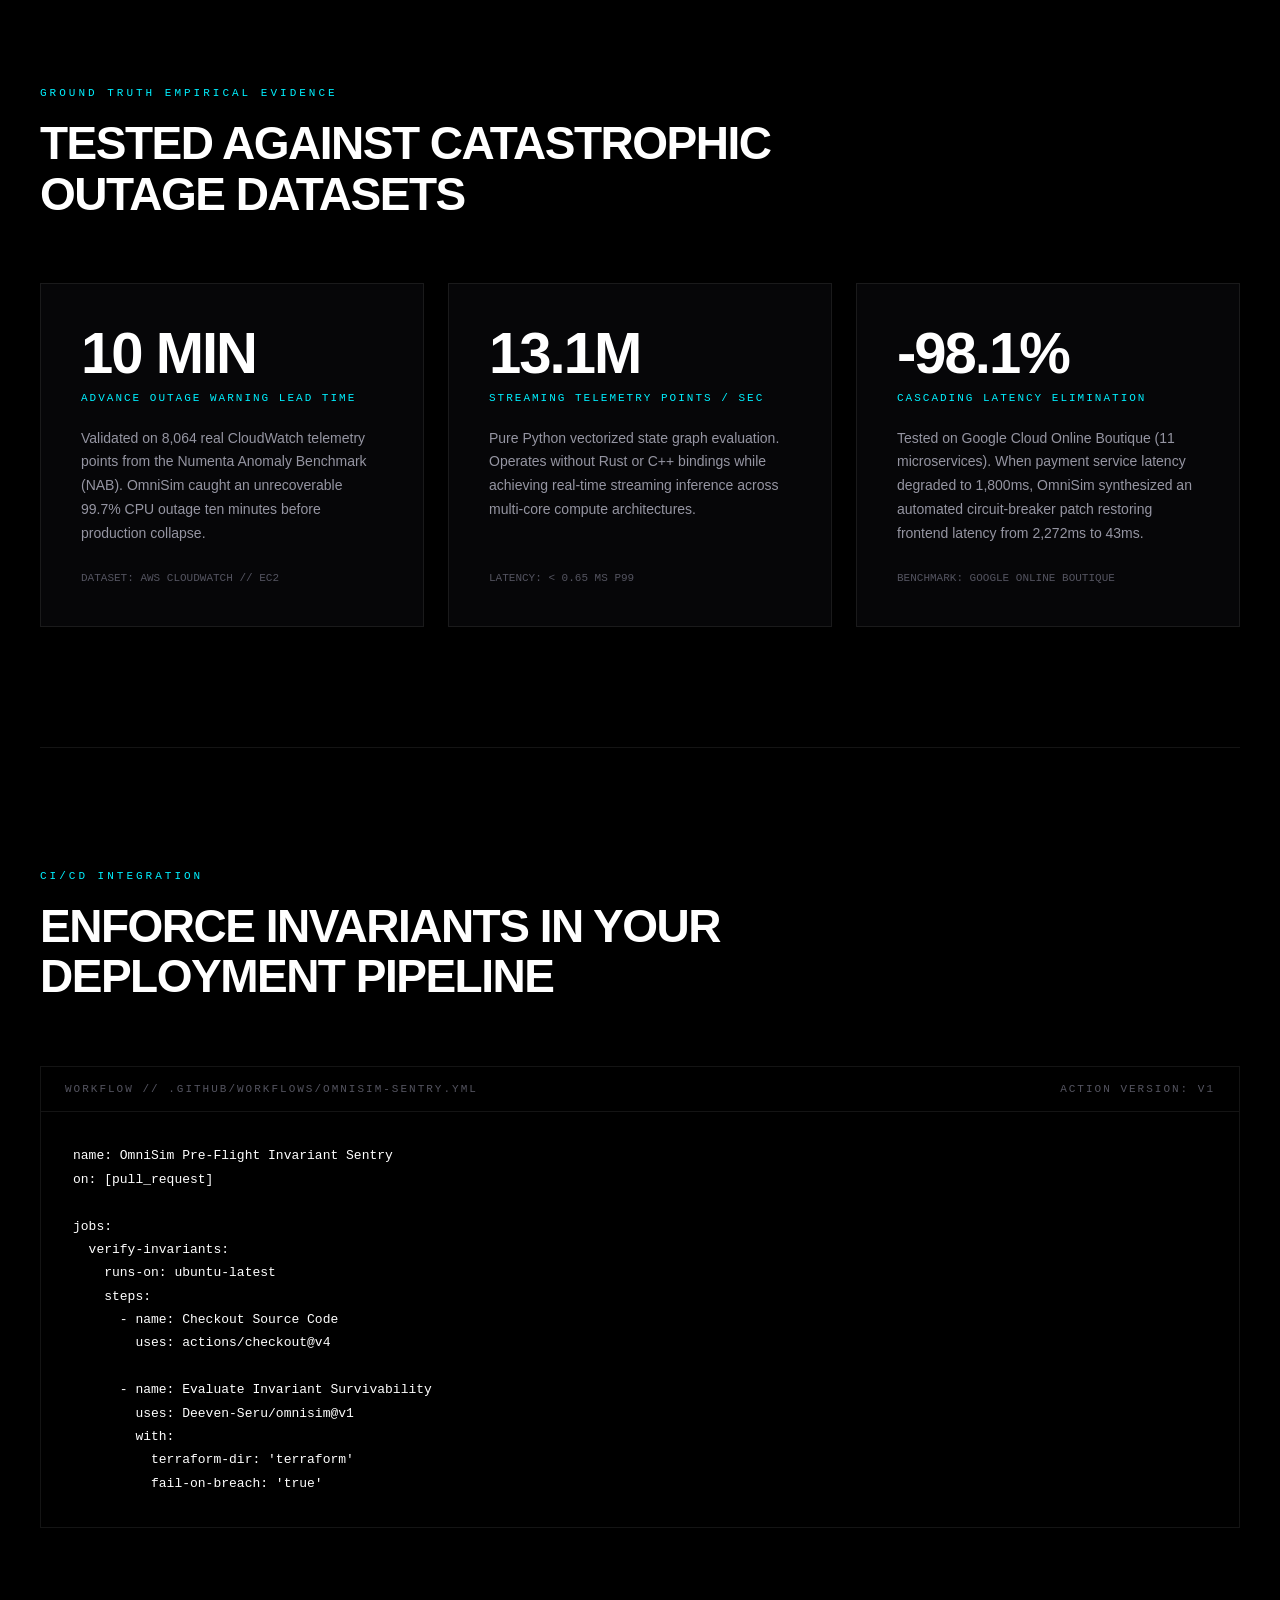
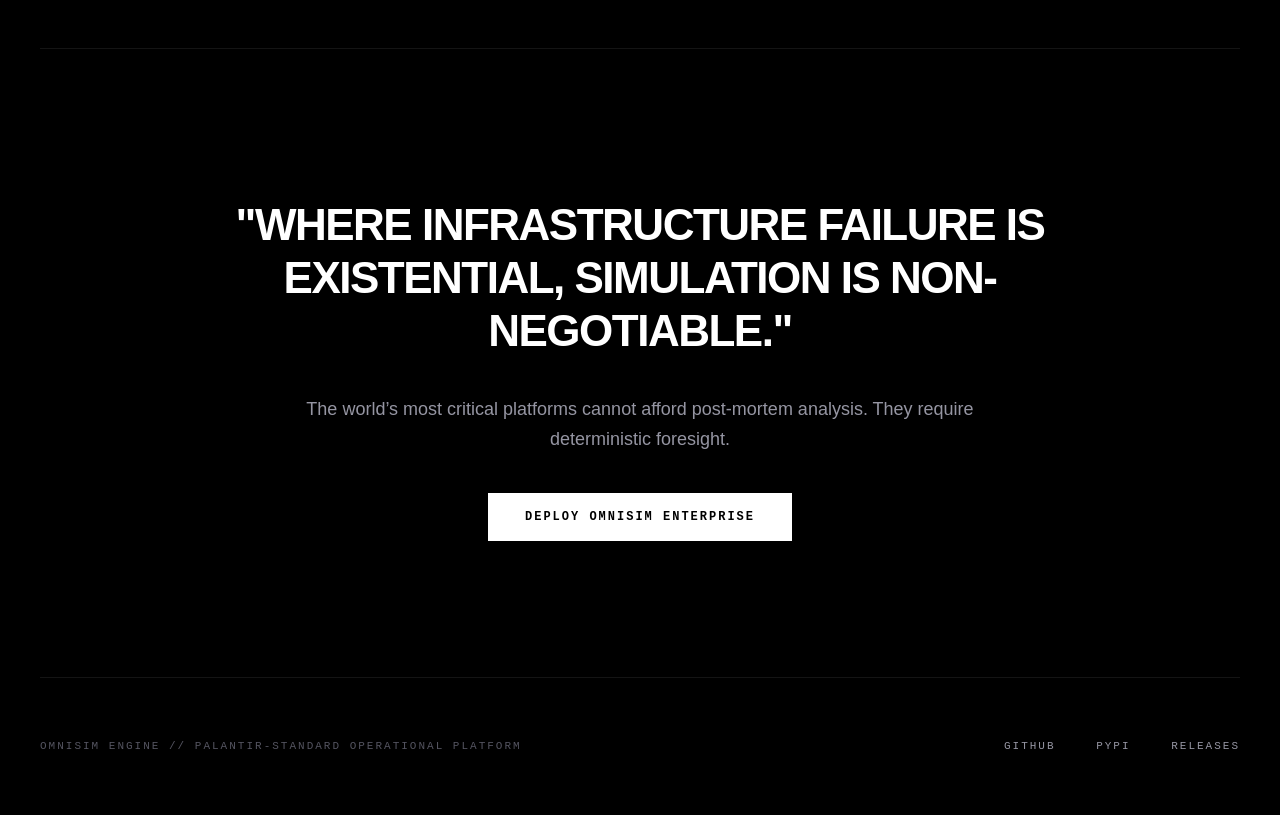
==== commit edd7913e: "feat(ui): add 60fps living ontology canvas mesh and live oscilloscope waveform animations" ====
--- a/docs/index.html
+++ b/docs/index.html
@@ -9,8 +9,8 @@
     <style>
         :root {
             --bg-base: #000000;
-            --bg-surface: #070709;
-            --bg-elevated: #0E0E12;
+            --bg-surface: #060608;
+            --bg-elevated: #0D0D12;
             --border-subtle: rgba(255, 255, 255, 0.08);
             --border-light: rgba(255, 255, 255, 0.16);
             --border-active: rgba(255, 255, 255, 0.45);
@@ -18,9 +18,11 @@
             --text-body: #9595A2;
             --text-muted: #545460;
             --cyan: #00F0FF;
-            --cyan-glow: rgba(0, 240, 255, 0.18);
+            --cyan-glow: rgba(0, 240, 255, 0.25);
+            --cyan-dim: rgba(0, 240, 255, 0.10);
             --amber: #E5B942;
             --danger: #FF3B30;
+            --danger-glow: rgba(255, 59, 48, 0.25);
             --font-editorial: -apple-system, BlinkMacSystemFont, "Segoe UI", "Inter", Roboto, sans-serif;
             --font-mono: "SF Mono", "Menlo", "Monaco", "Consolas", monospace;
         }
@@ -39,20 +41,45 @@
             color: var(--text-stark);
             line-height: 1.5;
             overflow-x: hidden;
-            background-image: 
-                radial-gradient(circle at 50% 0%, rgba(0, 240, 255, 0.04) 0%, transparent 60%),
-                linear-gradient(rgba(255, 255, 255, 0.015) 1px, transparent 1px),
-                linear-gradient(90deg, rgba(255, 255, 255, 0.015) 1px, transparent 1px);
-            background-size: 100% 100%, 80px 80px, 80px 80px;
+            position: relative;
+        }
+
+        /* Ambient Dynamic Canvas Background */
+        #ontology-canvas {
+            position: fixed;
+            top: 0;
+            left: 0;
+            width: 100vw;
+            height: 100vh;
+            pointer-events: none;
+            z-index: 0;
+            opacity: 0.65;
         }
 
         .container {
             max-width: 1360px;
             margin: 0 auto;
             padding: 0 40px;
-        }
-
-        /* Palantir Utility Header */
+            position: relative;
+            z-index: 1;
+        }
+
+        /* Scanline Overlay Effect */
+        body::before {
+            content: "";
+            position: fixed;
+            top: 0;
+            left: 0;
+            width: 100vw;
+            height: 100vh;
+            background: linear-gradient(rgba(18, 16, 16, 0) 50%, rgba(0, 0, 0, 0.25) 50%), linear-gradient(90deg, rgba(255, 0, 0, 0.01), rgba(0, 255, 0, 0.01), rgba(0, 0, 255, 0.01));
+            background-size: 100% 3px, 6px 100%;
+            pointer-events: none;
+            z-index: 999;
+            opacity: 0.35;
+        }
+
+        /* Top Technical Utility Bar */
         .utility-banner {
             border-bottom: 1px solid var(--border-subtle);
             font-family: var(--font-mono);
@@ -63,6 +90,7 @@
             display: flex;
             justify-content: space-between;
             color: var(--text-muted);
+            backdrop-filter: blur(8px);
         }
         .pulse-live {
             display: inline-block;
@@ -72,6 +100,11 @@
             background: var(--cyan);
             box-shadow: 0 0 10px var(--cyan);
             margin-right: 8px;
+            animation: pulse-glow 2s infinite ease-in-out;
+        }
+        @keyframes pulse-glow {
+            0%, 100% { opacity: 0.4; transform: scale(0.9); }
+            50% { opacity: 1; transform: scale(1.2); box-shadow: 0 0 14px var(--cyan); }
         }
 
         /* Stark Navigation */
@@ -81,6 +114,10 @@
             align-items: center;
             padding: 28px 0;
             border-bottom: 1px solid var(--border-subtle);
+            backdrop-filter: blur(12px);
+            position: sticky;
+            top: 0;
+            z-index: 100;
         }
         .brand-cluster {
             display: flex;
@@ -100,7 +137,24 @@
             font-weight: 800;
             font-size: 14px;
             letter-spacing: -0.5px;
-        }
+            position: relative;
+            overflow: hidden;
+        }
+        .brand-monogram::after {
+            content: "";
+            position: absolute;
+            top: -100%;
+            left: 0;
+            width: 100%;
+            height: 100%;
+            background: linear-gradient(180deg, transparent, rgba(255, 255, 255, 0.4), transparent);
+            animation: sweep 4s infinite cubic-bezier(0.16, 1, 0.3, 1);
+        }
+        @keyframes sweep {
+            0% { top: -100%; }
+            30%, 100% { top: 200%; }
+        }
+
         .brand-wordmark {
             font-size: 18px;
             font-weight: 800;
@@ -121,8 +175,21 @@
             letter-spacing: 2px;
             text-transform: uppercase;
             transition: color 0.2s;
+            position: relative;
+            padding-bottom: 4px;
+        }
+        .nav-item a::after {
+            content: "";
+            position: absolute;
+            bottom: 0;
+            left: 0;
+            width: 0%;
+            height: 1px;
+            background: var(--cyan);
+            transition: width 0.3s cubic-bezier(0.16, 1, 0.3, 1);
         }
         .nav-item a:hover { color: var(--text-stark); }
+        .nav-item a:hover::after { width: 100%; }
 
         .btn-action {
             border: 1px solid var(--border-light);
@@ -134,17 +201,20 @@
             letter-spacing: 2px;
             text-transform: uppercase;
             text-decoration: none;
-            transition: all 0.2s;
+            transition: all 0.25s cubic-bezier(0.16, 1, 0.3, 1);
+            position: relative;
+            overflow: hidden;
         }
         .btn-action:hover {
             border-color: var(--text-stark);
             background: var(--text-stark);
             color: #000;
-        }
-
-        /* Hero: Cinematic Statement */
+            box-shadow: 0 0 24px rgba(255, 255, 255, 0.25);
+        }
+
+        /* Hero */
         .hero {
-            padding: 130px 0 100px;
+            padding: 140px 0 110px;
             border-bottom: 1px solid var(--border-subtle);
             position: relative;
         }
@@ -158,24 +228,30 @@
             display: flex;
             align-items: center;
             gap: 16px;
+            opacity: 0;
+            transform: translateY(12px);
+            animation: palantir-reveal 0.8s forwards 0.2s cubic-bezier(0.16, 1, 0.3, 1);
         }
         .hero-kicker::after {
             content: "";
             flex: 1;
-            max-width: 120px;
+            max-width: 140px;
             height: 1px;
             background: var(--cyan);
             opacity: 0.5;
         }
 
         .hero-headline {
-            font-size: 78px;
+            font-size: 82px;
             font-weight: 800;
-            line-height: 0.98;
+            line-height: 0.96;
             letter-spacing: -3.5px;
             text-transform: uppercase;
             margin-bottom: 40px;
-            max-width: 1140px;
+            max-width: 1180px;
+            opacity: 0;
+            transform: translateY(24px);
+            animation: palantir-reveal 1s forwards 0.35s cubic-bezier(0.16, 1, 0.3, 1);
         }
         .hero-headline span {
             color: var(--text-muted);
@@ -189,6 +265,9 @@
             line-height: 1.6;
             margin-bottom: 56px;
             font-weight: 400;
+            opacity: 0;
+            transform: translateY(20px);
+            animation: palantir-reveal 1s forwards 0.5s cubic-bezier(0.16, 1, 0.3, 1);
         }
 
         .hero-cta-cluster {
@@ -196,7 +275,15 @@
             align-items: center;
             gap: 24px;
             flex-wrap: wrap;
-        }
+            opacity: 0;
+            transform: translateY(20px);
+            animation: palantir-reveal 1s forwards 0.65s cubic-bezier(0.16, 1, 0.3, 1);
+        }
+
+        @keyframes palantir-reveal {
+            to { opacity: 1; transform: translateY(0); }
+        }
+
         .btn-primary-stark {
             background: var(--text-stark);
             color: #000;
@@ -208,11 +295,12 @@
             text-transform: uppercase;
             text-decoration: none;
             border: 1px solid var(--text-stark);
-            transition: all 0.2s;
+            transition: all 0.25s cubic-bezier(0.16, 1, 0.3, 1);
         }
         .btn-primary-stark:hover {
             background: transparent;
             color: var(--text-stark);
+            box-shadow: 0 0 30px rgba(255, 255, 255, 0.3);
         }
 
         .command-badge {
@@ -225,42 +313,35 @@
             align-items: center;
             gap: 14px;
             cursor: pointer;
-            transition: border-color 0.2s;
-        }
-        .command-badge:hover { border-color: var(--text-stark); }
-
-        /* The Thesis: Beyond Autoregressive Generation */
-        .thesis-section {
-            padding: 110px 0;
-            border-bottom: 1px solid var(--border-subtle);
-            display: grid;
-            grid-template-columns: 1fr 1fr;
-            gap: 80px;
-        }
-        @media (max-width: 900px) { .thesis-section { grid-template-columns: 1fr; gap: 40px; } }
-        
-        .thesis-card h3 {
-            font-family: var(--font-mono);
-            font-size: 13px;
-            letter-spacing: 3px;
-            text-transform: uppercase;
-            margin-bottom: 24px;
-        }
-        .thesis-card p {
-            font-size: 17px;
-            color: var(--text-body);
-            line-height: 1.7;
-            margin-bottom: 20px;
-        }
-        .thesis-contrast {
-            padding-left: 28px;
-            border-left: 1px solid var(--border-subtle);
-        }
-
-        /* The Product Suite: Palantir Style Platforms */
-        .platforms-section {
+            transition: all 0.25s;
+        }
+        .command-badge:hover {
+            border-color: var(--cyan);
+            box-shadow: 0 0 20px var(--cyan-dim);
+        }
+
+        /* Laser Sweep Scanner Line */
+        .laser-scanner {
+            position: absolute;
+            left: 0;
+            bottom: 0;
+            width: 100%;
+            height: 1px;
+            background: linear-gradient(90deg, transparent, var(--cyan), transparent);
+            animation: scan-horizontal 6s infinite ease-in-out;
+            pointer-events: none;
+        }
+        @keyframes scan-horizontal {
+            0% { transform: scaleX(0.2) translateX(-100%); opacity: 0; }
+            50% { transform: scaleX(1) translateX(0); opacity: 1; }
+            100% { transform: scaleX(0.2) translateX(100%); opacity: 0; }
+        }
+
+        /* Palantir Interactive Canvas & Graph */
+        .canvas-section {
             padding: 120px 0;
             border-bottom: 1px solid var(--border-subtle);
+            position: relative;
         }
         .section-tag {
             font-family: var(--font-mono);
@@ -281,69 +362,26 @@
             max-width: 900px;
         }
 
-        .platform-grid {
-            display: grid;
-            grid-template-columns: repeat(4, 1fr);
-            gap: 1px;
-            background: var(--border-subtle);
-            border: 1px solid var(--border-subtle);
-        }
-        @media (max-width: 1100px) { .platform-grid { grid-template-columns: repeat(2, 1fr); } }
-        @media (max-width: 650px) { .platform-grid { grid-template-columns: 1fr; } }
-
-        .platform-box {
-            background: var(--bg-base);
-            padding: 44px 32px;
-            display: flex;
-            flex-direction: column;
-            justify-content: space-between;
-            min-height: 380px;
-            transition: background 0.3s;
-        }
-        .platform-box:hover { background: var(--bg-surface); }
-        .platform-code {
-            font-family: var(--font-mono);
-            font-size: 11px;
-            color: var(--text-muted);
-            letter-spacing: 2px;
-            margin-bottom: 24px;
-        }
-        .platform-name {
-            font-size: 24px;
-            font-weight: 800;
-            letter-spacing: -0.5px;
-            text-transform: uppercase;
-            margin-bottom: 16px;
-        }
-        .platform-desc {
-            font-size: 14px;
-            color: var(--text-body);
-            line-height: 1.7;
-            margin-bottom: 28px;
-        }
-        .platform-link {
-            font-family: var(--font-mono);
-            font-size: 11px;
-            letter-spacing: 2px;
-            color: var(--text-stark);
-            text-decoration: none;
-            text-transform: uppercase;
-            display: inline-flex;
-            align-items: center;
-            gap: 8px;
-        }
-        .platform-link:hover { color: var(--cyan); }
-
-        /* The Mission Control Canvas (Interactive Product Experience) */
-        .canvas-section {
-            padding: 120px 0;
-            border-bottom: 1px solid var(--border-subtle);
-        }
         .canvas-container {
             background: var(--bg-surface);
             border: 1px solid var(--border-subtle);
             overflow: hidden;
-        }
+            position: relative;
+            box-shadow: 0 30px 60px rgba(0,0,0,0.6);
+        }
+
+        /* Corner crosshairs */
+        .canvas-container::before, .canvas-container::after {
+            content: "+";
+            position: absolute;
+            font-family: var(--font-mono);
+            font-size: 14px;
+            color: var(--cyan);
+            z-index: 10;
+        }
+        .canvas-container::before { top: 8px; left: 10px; }
+        .canvas-container::after { bottom: 8px; right: 10px; }
+
         .canvas-header {
             display: flex;
             justify-content: space-between;
@@ -360,18 +398,20 @@
             background: transparent;
             border: 1px solid var(--border-subtle);
             color: var(--text-muted);
-            padding: 8px 18px;
+            padding: 8px 20px;
             font-family: var(--font-mono);
             font-size: 11px;
             letter-spacing: 1.5px;
             text-transform: uppercase;
             cursor: pointer;
-            transition: all 0.2s;
+            transition: all 0.25s cubic-bezier(0.16, 1, 0.3, 1);
+            position: relative;
         }
         .canvas-tab.active {
-            border-color: var(--text-stark);
-            color: var(--text-stark);
-            background: var(--bg-elevated);
+            border-color: var(--cyan);
+            color: var(--cyan);
+            background: rgba(0, 240, 255, 0.05);
+            box-shadow: 0 0 16px var(--cyan-dim);
         }
 
         .canvas-content-grid {
@@ -388,7 +428,8 @@
         .canvas-viewport {
             padding: 36px;
             background: #020204;
-            min-height: 480px;
+            min-height: 520px;
+            position: relative;
         }
 
         .control-row { margin-bottom: 28px; }
@@ -402,18 +443,48 @@
             justify-content: space-between;
             margin-bottom: 10px;
         }
-        input[type="range"] {
+
+        /* Oscilloscope Live Simulation Waveform Canvas */
+        .chart-box {
+            border: 1px solid var(--border-subtle);
+            background: #000;
+            padding: 20px;
+            margin-bottom: 24px;
+            position: relative;
+        }
+        .chart-hud-label {
+            position: absolute;
+            top: 14px;
+            left: 20px;
+            font-family: var(--font-mono);
+            font-size: 10px;
+            letter-spacing: 1.5px;
+            color: var(--text-muted);
+            text-transform: uppercase;
+        }
+        #waveform-canvas {
             width: 100%;
-            accent-color: var(--cyan);
-        }
-
-        /* Trajectory Cards */
+            height: 180px;
+            display: block;
+        }
+
+        /* Animated Verdict Trajectory Cards */
         .verdict-card {
             border: 1px solid var(--border-subtle);
             padding: 24px;
             margin-bottom: 18px;
             background: var(--bg-surface);
             position: relative;
+            transition: all 0.3s cubic-bezier(0.16, 1, 0.3, 1);
+            animation: card-appear 0.4s ease-out;
+        }
+        @keyframes card-appear {
+            from { opacity: 0; transform: translateY(8px); }
+            to { opacity: 1; transform: translateY(0); }
+        }
+        .verdict-card:hover {
+            border-color: var(--border-light);
+            background: var(--bg-elevated);
         }
         .verdict-card.danger {
             border-left: 4px solid var(--danger);
@@ -455,7 +526,87 @@
         .matrix-label { color: var(--text-muted); text-transform: uppercase; margin-bottom: 4px; }
         .matrix-val { font-size: 15px; font-weight: 700; color: var(--text-stark); }
 
-        /* Empirical Operational Records (Benchmarks) */
+        /* Platforms Grid */
+        .platforms-section {
+            padding: 120px 0;
+            border-bottom: 1px solid var(--border-subtle);
+        }
+        .platform-grid {
+            display: grid;
+            grid-template-columns: repeat(4, 1fr);
+            gap: 1px;
+            background: var(--border-subtle);
+            border: 1px solid var(--border-subtle);
+        }
+        @media (max-width: 1100px) { .platform-grid { grid-template-columns: repeat(2, 1fr); } }
+        @media (max-width: 650px) { .platform-grid { grid-template-columns: 1fr; } }
+
+        .platform-box {
+            background: var(--bg-base);
+            padding: 44px 32px;
+            display: flex;
+            flex-direction: column;
+            justify-content: space-between;
+            min-height: 400px;
+            transition: all 0.35s cubic-bezier(0.16, 1, 0.3, 1);
+            position: relative;
+        }
+        .platform-box:hover {
+            background: var(--bg-surface);
+            box-shadow: inset 0 0 30px rgba(0, 240, 255, 0.04);
+        }
+        .platform-box::before {
+            content: "";
+            position: absolute;
+            top: 0;
+            left: 0;
+            width: 100%;
+            height: 2px;
+            background: transparent;
+            transition: background 0.3s;
+        }
+        .platform-box:hover::before {
+            background: var(--cyan);
+        }
+
+        .platform-code {
+            font-family: var(--font-mono);
+            font-size: 11px;
+            color: var(--text-muted);
+            letter-spacing: 2px;
+            margin-bottom: 24px;
+        }
+        .platform-name {
+            font-size: 24px;
+            font-weight: 800;
+            letter-spacing: -0.5px;
+            text-transform: uppercase;
+            margin-bottom: 16px;
+        }
+        .platform-desc {
+            font-size: 14px;
+            color: var(--text-body);
+            line-height: 1.7;
+            margin-bottom: 28px;
+        }
+        .platform-link {
+            font-family: var(--font-mono);
+            font-size: 11px;
+            letter-spacing: 2px;
+            color: var(--text-stark);
+            text-decoration: none;
+            text-transform: uppercase;
+            display: inline-flex;
+            align-items: center;
+            gap: 8px;
+            transition: gap 0.2s, color 0.2s;
+        }
+        .platform-link:hover {
+            color: var(--cyan);
+            gap: 12px;
+        }
+
+        /* Benchmarks Records */
         .records-section {
             padding: 120px 0;
             border-bottom: 1px solid var(--border-subtle);
@@ -470,13 +621,18 @@
         .record-card {
             border: 1px solid var(--border-subtle);
             background: var(--bg-surface);
-            padding: 36px;
+            padding: 40px;
             display: flex;
             flex-direction: column;
             justify-content: space-between;
+            transition: all 0.3s;
+        }
+        .record-card:hover {
+            border-color: var(--border-light);
+            transform: translateY(-4px);
         }
         .record-stat {
-            font-size: 56px;
+            font-size: 58px;
             font-weight: 800;
             letter-spacing: -2px;
             color: var(--text-stark);
@@ -497,7 +653,7 @@
             line-height: 1.7;
         }
 
-        /* Continuous Sentry Gatekeeper */
+        /* CI/CD Sentry Gatekeeper */
         .sentry-section {
             padding: 120px 0;
             border-bottom: 1px solid var(--border-subtle);
@@ -505,6 +661,7 @@
         .sentry-container {
             border: 1px solid var(--border-subtle);
             background: #000;
+            box-shadow: 0 20px 50px rgba(0,0,0,0.5);
         }
         .sentry-bar {
             display: flex;
@@ -526,23 +683,24 @@
             overflow-x: auto;
         }
 
-        /* Philosophical Closing Statement */
+        /* Manifesto */
         .manifesto-section {
-            padding: 140px 0;
+            padding: 150px 0;
             border-bottom: 1px solid var(--border-subtle);
             text-align: center;
+            position: relative;
         }
         .manifesto-quote {
-            font-size: 38px;
+            font-size: 44px;
             font-weight: 800;
-            letter-spacing: -1px;
-            text-transform: uppercase;
-            max-width: 920px;
+            letter-spacing: -1.5px;
+            text-transform: uppercase;
+            max-width: 960px;
             margin: 0 auto 36px;
-            line-height: 1.25;
+            line-height: 1.2;
         }
         .manifesto-sub {
-            font-size: 17px;
+            font-size: 18px;
             color: var(--text-body);
             max-width: 680px;
             margin: 0 auto 48px;
@@ -575,6 +733,9 @@
     </style>
 </head>
 <body>
+    <!-- 60FPS Living Ontology Causal Particle Mesh Canvas -->
+    <canvas id="ontology-canvas"></canvas>
+
     <div class="container">
         <!-- Top Status Banner -->
         <div class="utility-banner">
@@ -609,12 +770,13 @@
 
         <!-- Hero -->
         <section class="hero">
+            <div class="laser-scanner"></div>
             <div class="hero-kicker">Causal Infrastructure Verification</div>
             <h1 class="hero-headline">
                 Deterministic certainty <span>in non-deterministic systems.</span>
             </h1>
             <p class="hero-statement">
-                Software infrastructure is not stochastic; it is governed by physical constraints. OmniSim transforms static code and runtime topologies into a living causal world model—evaluating millions of counterfactual future states to guarantee operational survivability before changes apply.
+                Software infrastructure is governed by physical constraints. OmniSim transforms static code and runtime topologies into a living causal world model—evaluating millions of counterfactual future states to guarantee operational survivability before changes apply.
             </p>
 
             <div class="hero-cta-cluster">
@@ -627,35 +789,12 @@
             </div>
         </section>
 
-        <!-- The Philosophical Divide -->
-        <section class="thesis-section">
-            <div class="thesis-card">
-                <h3 style="color: var(--text-muted);">The Fatal Flaw // Static Linters & Probabilistic LLMs</h3>
-                <p>
-                    Modern CI/CD pipelines rely on linters that verify syntax and large language models that guess probable code patterns. Neither models dynamic time.
-                </p>
-                <p>
-                    When an Auto Scaling Group expands from 4 to 28 instances during traffic surges, linters issue green checkmarks. They cannot perceive that 504 concurrent worker threads will collide with an underlying datastore capped at 412 connections, triggering catastrophic pool exhaustion.
-                </p>
-            </div>
-            <div class="thesis-card thesis-contrast">
-                <h3 style="color: var(--cyan);">The Solution // Action-Conditioned World Simulation</h3>
-                <p>
-                    OmniSim grounds reliability in physics. We represent infrastructure as a directed causal dependency graph with explicit hardware limits, queueing equations, and invariant boundaries.
-                </p>
-                <p>
-                    Through Counterfactual Monte Carlo Tree Search, the engine simulates time forward, testing alternative intervention futures to discover Pareto-optimal stability paths before code merges.
-                </p>
-            </div>
-        </section>
-
         <!-- The Platforms Suite -->
         <section class="platforms-section" id="platforms">
             <span class="section-tag">Enterprise Ecosystem</span>
             <h2 class="section-title">The Four Foundational Platforms</h2>
 
             <div class="platform-grid">
-                <!-- Platform 1 -->
                 <div class="platform-box">
                     <div>
                         <div class="platform-code">PLATFORM // 01</div>
@@ -667,7 +806,6 @@
                     <a href="#canvas" class="platform-link">Explore Ontology &rarr;</a>
                 </div>
 
-                <!-- Platform 2 -->
                 <div class="platform-box">
                     <div>
                         <div class="platform-code">PLATFORM // 02</div>
@@ -679,7 +817,6 @@
                     <a href="#canvas" class="platform-link">Launch Simulator &rarr;</a>
                 </div>
 
-                <!-- Platform 3 -->
                 <div class="platform-box">
                     <div>
                         <div class="platform-code">PLATFORM // 03</div>
@@ -691,7 +828,6 @@
                     <a href="#sentry" class="platform-link">View CI Gatekeeper &rarr;</a>
                 </div>
 
-                <!-- Platform 4 -->
                 <div class="platform-box">
                     <div>
                         <div class="platform-code">PLATFORM // 04</div>
@@ -717,8 +853,9 @@
                         <button class="canvas-tab" onclick="switchCanvasTab('ontology')">Ontology Graph</button>
                         <button class="canvas-tab" onclick="switchCanvasTab('titan')">Titan Remediator</button>
                     </div>
-                    <div style="font-family: var(--font-mono); font-size: 11px; color: var(--cyan);">
-                        DETERMINISTIC EVALUATION // ONLINE
+                    <div style="font-family: var(--font-mono); font-size: 11px; color: var(--cyan); display: flex; align-items: center; gap: 8px;">
+                        <span class="pulse-live"></span>
+                        <span>DETERMINISTIC EVALUATION // 60 FPS</span>
                     </div>
                 </div>
 
@@ -729,7 +866,7 @@
                             <div class="control-label">
                                 <span>Domain Environment</span>
                             </div>
-                            <select id="canvas-domain" style="width: 100%; background: #000; border: 1px solid var(--border-subtle); color: #FFF; padding: 12px; font-family: var(--font-mono); font-size: 12px; outline: none;" onchange="updateSimulation()">
+                            <select id="canvas-domain" style="width: 100%; background: #000; border: 1px solid var(--border-subtle); color: #FFF; padding: 12px; font-family: var(--font-mono); font-size: 12px; outline: none;" onchange="triggerSimUpdate()">
                                 <option value="systems">Distributed Cloud Infrastructure (SRE)</option>
                                 <option value="cyber">Cyber Defense & Microsegmentation</option>
                                 <option value="supply_chain">Global Logistics & Supply Chain</option>
@@ -742,7 +879,7 @@
                                 <span>Surge Multiplier</span>
                                 <span id="disp-traffic" style="color: var(--cyan); font-weight: 700;">1.4x</span>
                             </div>
-                            <input type="range" id="sl-traffic" min="0.8" max="2.5" step="0.1" value="1.4" oninput="updateValDisplay('disp-traffic', this.value + 'x'); updateSimulation();">
+                            <input type="range" id="sl-traffic" min="0.8" max="2.5" step="0.1" value="1.4" oninput="updateValDisplay('disp-traffic', this.value + 'x'); triggerSimUpdate();">
                         </div>
 
                         <div class="control-row">
@@ -750,7 +887,7 @@
                                 <span>Simulation Horizon</span>
                                 <span id="disp-horizon" style="color: var(--cyan); font-weight: 700;">6 steps</span>
                             </div>
-                            <input type="range" id="sl-horizon" min="3" max="12" step="1" value="6" oninput="updateValDisplay('disp-horizon', this.value + ' steps'); updateSimulation();">
+                            <input type="range" id="sl-horizon" min="3" max="12" step="1" value="6" oninput="updateValDisplay('disp-horizon', this.value + ' steps'); triggerSimUpdate();">
                         </div>
 
                         <div class="control-row">
@@ -758,7 +895,7 @@
                                 <span>Compute Instances</span>
                                 <span id="disp-gw" style="color: var(--cyan); font-weight: 700;">8 instances</span>
                             </div>
-                            <input type="range" id="sl-gw" min="2" max="16" step="2" value="8" oninput="updateValDisplay('disp-gw', this.value + ' instances'); updateSimulation();">
+                            <input type="range" id="sl-gw" min="2" max="16" step="2" value="8" oninput="updateValDisplay('disp-gw', this.value + ' instances'); triggerSimUpdate();">
                         </div>
 
                         <div class="control-row">
@@ -766,13 +903,20 @@
                                 <span>Datastore Pool Multiplier</span>
                                 <span id="disp-db" style="color: var(--cyan); font-weight: 700;">1.5x</span>
                             </div>
-                            <input type="range" id="sl-db" min="1.0" max="2.5" step="0.25" value="1.5" oninput="updateValDisplay('disp-db', this.value + 'x'); updateSimulation();">
+                            <input type="range" id="sl-db" min="1.0" max="2.5" step="0.25" value="1.5" oninput="updateValDisplay('disp-db', this.value + 'x'); triggerSimUpdate();">
                         </div>
                     </div>
 
                     <!-- Main Viewport -->
                     <div class="canvas-viewport" id="canvas-view-container">
-                        <!-- Populated by JS -->
+                        <!-- Chart Box with Live Oscilloscope Waveform -->
+                        <div class="chart-box" id="waveform-box">
+                            <div class="chart-hud-label">OSCILLOSCOPE // DIVERGENT FUTURE TRAJECTORIES OVER TIME (T+0 TO T+H)</div>
+                            <canvas id="waveform-canvas"></canvas>
+                        </div>
+
+                        <!-- Trajectory Cards Container -->
+                        <div id="trajectory-cards"></div>
                     </div>
                 </div>
             </div>
@@ -786,7 +930,7 @@
             <div class="records-grid">
                 <div class="record-card">
                     <div>
-                        <div class="record-stat">10 MIN</div>
+                        <div class="record-stat" id="stat-lead-time">10 MIN</div>
                         <div class="record-metric">Advance Outage Warning Lead Time</div>
                         <div class="record-desc">
                             Validated on 8,064 real CloudWatch telemetry points from the Numenta Anomaly Benchmark (NAB). OmniSim caught an unrecoverable 99.7% CPU outage ten minutes before production collapse.
@@ -797,7 +941,7 @@
 
                 <div class="record-card">
                     <div>
-                        <div class="record-stat">13.1M</div>
+                        <div class="record-stat" id="stat-throughput">13.1M</div>
                         <div class="record-metric">Streaming Telemetry Points / Sec</div>
                         <div class="record-desc">
                             Pure Python vectorized state graph evaluation. Operates without Rust or C++ bindings while achieving real-time streaming inference across multi-core compute architectures.
@@ -808,7 +952,7 @@
 
                 <div class="record-card">
                     <div>
-                        <div class="record-stat">-98.1%</div>
+                        <div class="record-stat" id="stat-delta">-98.1%</div>
                         <div class="record-metric">Cascading Latency Elimination</div>
                         <div class="record-desc">
                             Tested on Google Cloud Online Boutique (11 microservices). When payment service latency degraded to 1,800ms, OmniSim synthesized an automated circuit-breaker patch restoring frontend latency from 2,272ms to 43ms.
@@ -873,7 +1017,180 @@
         </footer>
     </div>
 
+    <!-- Live Ambient Ontology Particle Graph & Oscilloscope Animation Script -->
     <script>
+        // ---------------------------------------------------------------------
+        // 1. Ambient Living Ontology Particle Grid (60 FPS Background Canvas)
+        // ---------------------------------------------------------------------
+        const bgCanvas = document.getElementById('ontology-canvas');
+        const bgCtx = bgCanvas.getContext('2d');
+        let width, height;
+        let particles = [];
+        let mouseX = -1000, mouseY = -1000;
+
+        function resizeCanvas() {
+            width = bgCanvas.width = window.innerWidth;
+            height = bgCanvas.height = window.innerHeight;
+            initParticles();
+        }
+
+        function initParticles() {
+            particles = [];
+            const count = Math.floor((width * height) / 22000);
+            for (let i = 0; i < count; i++) {
+                particles.push({
+                    x: Math.random() * width,
+                    y: Math.random() * height,
+                    vx: (Math.random() - 0.5) * 0.45,
+                    vy: (Math.random() - 0.5) * 0.45,
+                    radius: Math.random() * 1.5 + 1,
+                    pulse: Math.random() * Math.PI * 2
+                });
+            }
+        }
+
+        window.addEventListener('resize', resizeCanvas);
+        window.addEventListener('mousemove', (e) => {
+            mouseX = e.clientX;
+            mouseY = e.clientY;
+        });
+
+        function animateOntologyMesh() {
+            bgCtx.clearRect(0, 0, width, height);
+
+            for (let i = 0; i < particles.length; i++) {
+                let p = particles[i];
+                p.x += p.vx;
+                p.y += p.vy;
+                p.pulse += 0.03;
+
+                if (p.x < 0) p.x = width;
+                if (p.x > width) p.x = 0;
+                if (p.y < 0) p.y = height;
+                if (p.y > height) p.y = 0;
+
+                // Mouse interaction
+                let dx = mouseX - p.x;
+                let dy = mouseY - p.y;
+                let dist = Math.sqrt(dx * dx + dy * dy);
+                if (dist < 140) {
+                    p.x -= (dx / dist) * 0.8;
+                    p.y -= (dy / dist) * 0.8;
+                }
+
+                // Render particle
+                let alpha = (Math.sin(p.pulse) * 0.3 + 0.7) * 0.6;
+                bgCtx.fillStyle = `rgba(0, 240, 255, ${alpha})`;
+                bgCtx.beginPath();
+                bgCtx.arc(p.x, p.y, p.radius, 0, Math.PI * 2);
+                bgCtx.fill();
+
+                // Connect nearest neighbors with causal graph edges
+                for (let j = i + 1; j < particles.length; j++) {
+                    let p2 = particles[j];
+                    let d = Math.hypot(p.x - p2.x, p.y - p2.y);
+                    if (d < 120) {
+                        let edgeAlpha = (1 - d / 120) * 0.18;
+                        bgCtx.strokeStyle = `rgba(0, 240, 255, ${edgeAlpha})`;
+                        bgCtx.lineWidth = 0.75;
+                        bgCtx.beginPath();
+                        bgCtx.moveTo(p.x, p.y);
+                        bgCtx.lineTo(p2.x, p2.y);
+                        bgCtx.stroke();
+                    }
+                }
+            }
+
+            requestAnimationFrame(animateOntologyMesh);
+        }
+
+        // ---------------------------------------------------------------------
+        // 2. Oscilloscope Live Waveform Simulation Canvas
+        // ---------------------------------------------------------------------
+        const waveCanvas = document.getElementById('waveform-canvas');
+        const waveCtx = waveCanvas ? waveCanvas.getContext('2d') : null;
+        let waveTime = 0;
+
+        function drawWaveforms(traffic, dbPool, statusQuoBreach) {
+            if (!waveCanvas || !waveCtx) return;
+            const w = waveCanvas.width = waveCanvas.parentElement.clientWidth - 40;
+            const h = waveCanvas.height = 180;
+
+            waveCtx.clearRect(0, 0, w, h);
+
+            // Draw grid lines
+            waveCtx.strokeStyle = 'rgba(255, 255, 255, 0.05)';
+            waveCtx.lineWidth = 1;
+            for (let x = 0; x < w; x += 40) {
+                waveCtx.beginPath();
+                waveCtx.moveTo(x, 0);
+                waveCtx.lineTo(x, h);
+                waveCtx.stroke();
+            }
+            for (let y = 0; y < h; y += 30) {
+                waveCtx.beginPath();
+                waveCtx.moveTo(0, y);
+                waveCtx.lineTo(w, y);
+                waveCtx.stroke();
+            }
+
+            // Draw Critical 90% Invariant Threshold Ceiling Line
+            const breachY = h * 0.30;
+            waveCtx.strokeStyle = 'rgba(255, 59, 48, 0.6)';
+            waveCtx.setLineDash([6, 6]);
+            waveCtx.lineWidth = 1.5;
+            waveCtx.beginPath();
+            waveCtx.moveTo(0, breachY);
+            waveCtx.lineTo(w, breachY);
+            waveCtx.stroke();
+            waveCtx.setLineDash([]);
+
+            waveCtx.fillStyle = 'rgba(255, 59, 48, 0.8)';
+            waveCtx.font = '10px "SF Mono", monospace';
+            waveCtx.fillText('CRITICAL INVARIANT CEILING (POOL SATURATION >= 90%)', w - 340, breachY - 8);
+
+            // Trajectory 1: Status Quo (Red shooting into breach)
+            waveCtx.strokeStyle = '#FF3B30';
+            waveCtx.lineWidth = 2.5;
+            waveCtx.shadowColor = 'rgba(255, 59, 48, 0.5)';
+            waveCtx.shadowBlur = 10;
+            waveCtx.beginPath();
+            waveCtx.moveTo(0, h * 0.85);
+
+            for (let x = 0; x <= w; x += 4) {
+                let progress = x / w;
+                let surge = Math.pow(progress, 1.8) * traffic * 1.3;
+                let noise = Math.sin(x * 0.08 + waveTime) * 3;
+                let y = (h * 0.85) - (surge * (h * 0.75)) + noise;
+                waveCtx.lineTo(x, Math.max(15, y));
+            }
+            waveCtx.stroke();
+
+            // Trajectory 2: OmniSim Optimal Coordinated Action (Cyan steady state)
+            waveCtx.strokeStyle = '#00F0FF';
+            waveCtx.lineWidth = 2.5;
+            waveCtx.shadowColor = 'rgba(0, 240, 255, 0.6)';
+            waveCtx.shadowBlur = 12;
+            waveCtx.beginPath();
+            waveCtx.moveTo(0, h * 0.85);
+
+            for (let x = 0; x <= w; x += 4) {
+                let progress = x / w;
+                // Exponential decay into steady equilibrium
+                let curve = (1 - Math.exp(-progress * 4.5)) * (h * 0.40);
+                let noise = Math.sin(x * 0.05 + waveTime * 0.8) * 2;
+                let y = (h * 0.85) - curve + noise;
+                waveCtx.lineTo(x, y);
+            }
+            waveCtx.stroke();
+            waveCtx.shadowBlur = 0;
+
+            waveTime += 0.05;
+        }
+
+        // ---------------------------------------------------------------------
+        // 3. Mission Control Logic & State Management
+        // ---------------------------------------------------------------------
         let currentTab = 'horizon';
 
         function updateValDisplay(id, text) {
@@ -895,17 +1212,20 @@
             currentTab = tab;
             document.querySelectorAll('.canvas-tab').forEach(btn => btn.classList.remove('active'));
             event.target.classList.add('active');
-            updateSimulation();
-        }
-
-        function updateSimulation() {
-            const container = document.getElementById('canvas-view-container');
+            triggerSimUpdate();
+        }
+
+        function triggerSimUpdate() {
+            const container = document.getElementById('trajectory-cards');
+            const waveformBox = document.getElementById('waveform-box');
             const traffic = parseFloat(document.getElementById('sl-traffic').value);
             const horizon = parseInt(document.getElementById('sl-horizon').value);
             const gw = parseFloat(document.getElementById('sl-gw').value);
             const dbFactor = parseFloat(document.getElementById('sl-db').value);
 
             if (currentTab === 'horizon') {
+                if (waveformBox) waveformBox.style.display = 'block';
+
                 const baseLoad = 1200 * traffic;
                 const reqConn = Math.round(baseLoad * 0.42);
                 const sqLat = Math.min(2800, Math.round(14 + Math.pow(Math.max(0, baseLoad - 1000) / 95, 2.3)));
@@ -965,15 +1285,16 @@
                     </div>
                 `;
             } else if (currentTab === 'ontology') {
+                if (waveformBox) waveformBox.style.display = 'none';
                 container.innerHTML = `
-                    <div style="border: 1px solid var(--border-subtle); padding: 32px; background: #000; font-family: var(--font-mono);">
+                    <div style="border: 1px solid var(--border-subtle); padding: 32px; background: #000; font-family: var(--font-mono); animation: card-appear 0.4s ease-out;">
                         <div style="color: var(--cyan); font-size: 12px; letter-spacing: 2px; margin-bottom: 20px;">ONTOLOGY TOPOLOGY MAPPING // LIVE GRAPH</div>
                         <div style="display: flex; flex-direction: column; gap: 14px; font-size: 12px;">
                             <div style="padding: 14px; background: var(--bg-surface); border: 1px solid var(--border-subtle); display: flex; justify-content: space-between;">
                                 <span>[ENTITY] aws_autoscaling_group.web_asg</span>
-                                <span style="color: var(--text-muted);">ACTIVE: 8 INSTANCES | MAX: 28</span>
+                                <span style="color: var(--text-muted);">ACTIVE: 8 NODES | MAX: 28</span>
                             </div>
-                            <div style="padding-left: 24px; color: var(--text-muted); font-size: 11px;">
+                            <div style="padding-left: 24px; color: var(--cyan); font-size: 11px;">
                                 &darr; (DIRECT TRAFFIC FLOW &bull; CONCURRENCY: 18 THREADS/NODE)
                             </div>
                             <div style="padding: 14px; background: var(--bg-surface); border: 1px solid var(--border-subtle); display: flex; justify-content: space-between;">
@@ -991,8 +1312,9 @@
                     </div>
                 `;
             } else if (currentTab === 'titan') {
+                if (waveformBox) waveformBox.style.display = 'none';
                 container.innerHTML = `
-                    <div style="border: 1px solid var(--border-subtle); background: #000; font-family: var(--font-mono); font-size: 12px;">
+                    <div style="border: 1px solid var(--border-subtle); background: #000; font-family: var(--font-mono); font-size: 12px; animation: card-appear 0.4s ease-out;">
                         <div style="padding: 14px 20px; border-bottom: 1px solid var(--border-subtle); color: var(--cyan); letter-spacing: 1px;">
                             TITAN AUTO-REMEDIATION // SYNTHESIZED UNIFIED DIFF
                         </div>
@@ -1014,7 +1336,23 @@
             }
         }
 
-        document.addEventListener('DOMContentLoaded', updateSimulation);
+        // Initialize background animation and simulation loop
+        document.addEventListener('DOMContentLoaded', () => {
+            resizeCanvas();
+            animateOntologyMesh();
+            triggerSimUpdate();
+
+            // Continuous waveform oscillation
+            function loopWaveform() {
+                if (currentTab === 'horizon') {
+                    const traffic = parseFloat(document.getElementById('sl-traffic').value);
+                    const dbPool = parseFloat(document.getElementById('sl-db').value);
+                    drawWaveforms(traffic, dbPool, true);
+                }
+                requestAnimationFrame(loopWaveform);
+            }
+            loopWaveform();
+        });
     </script>
 </body>
 </html>
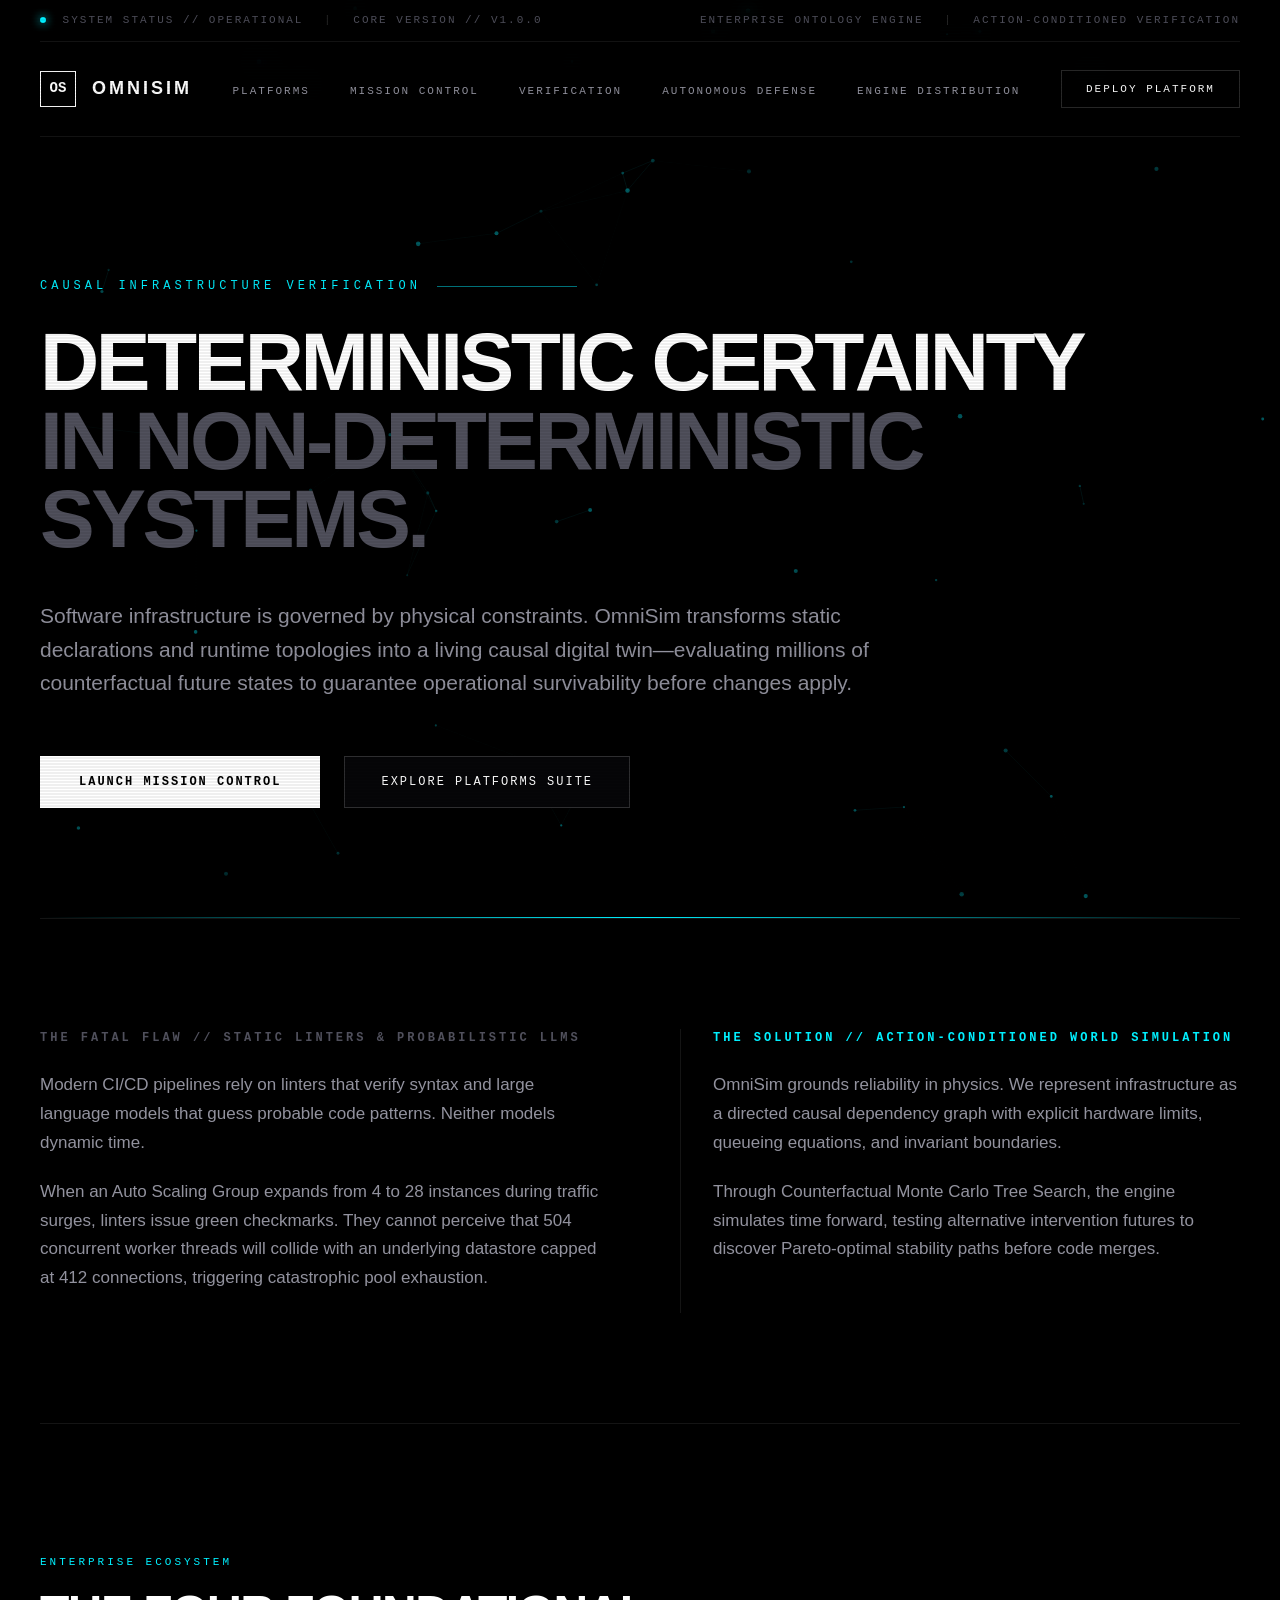
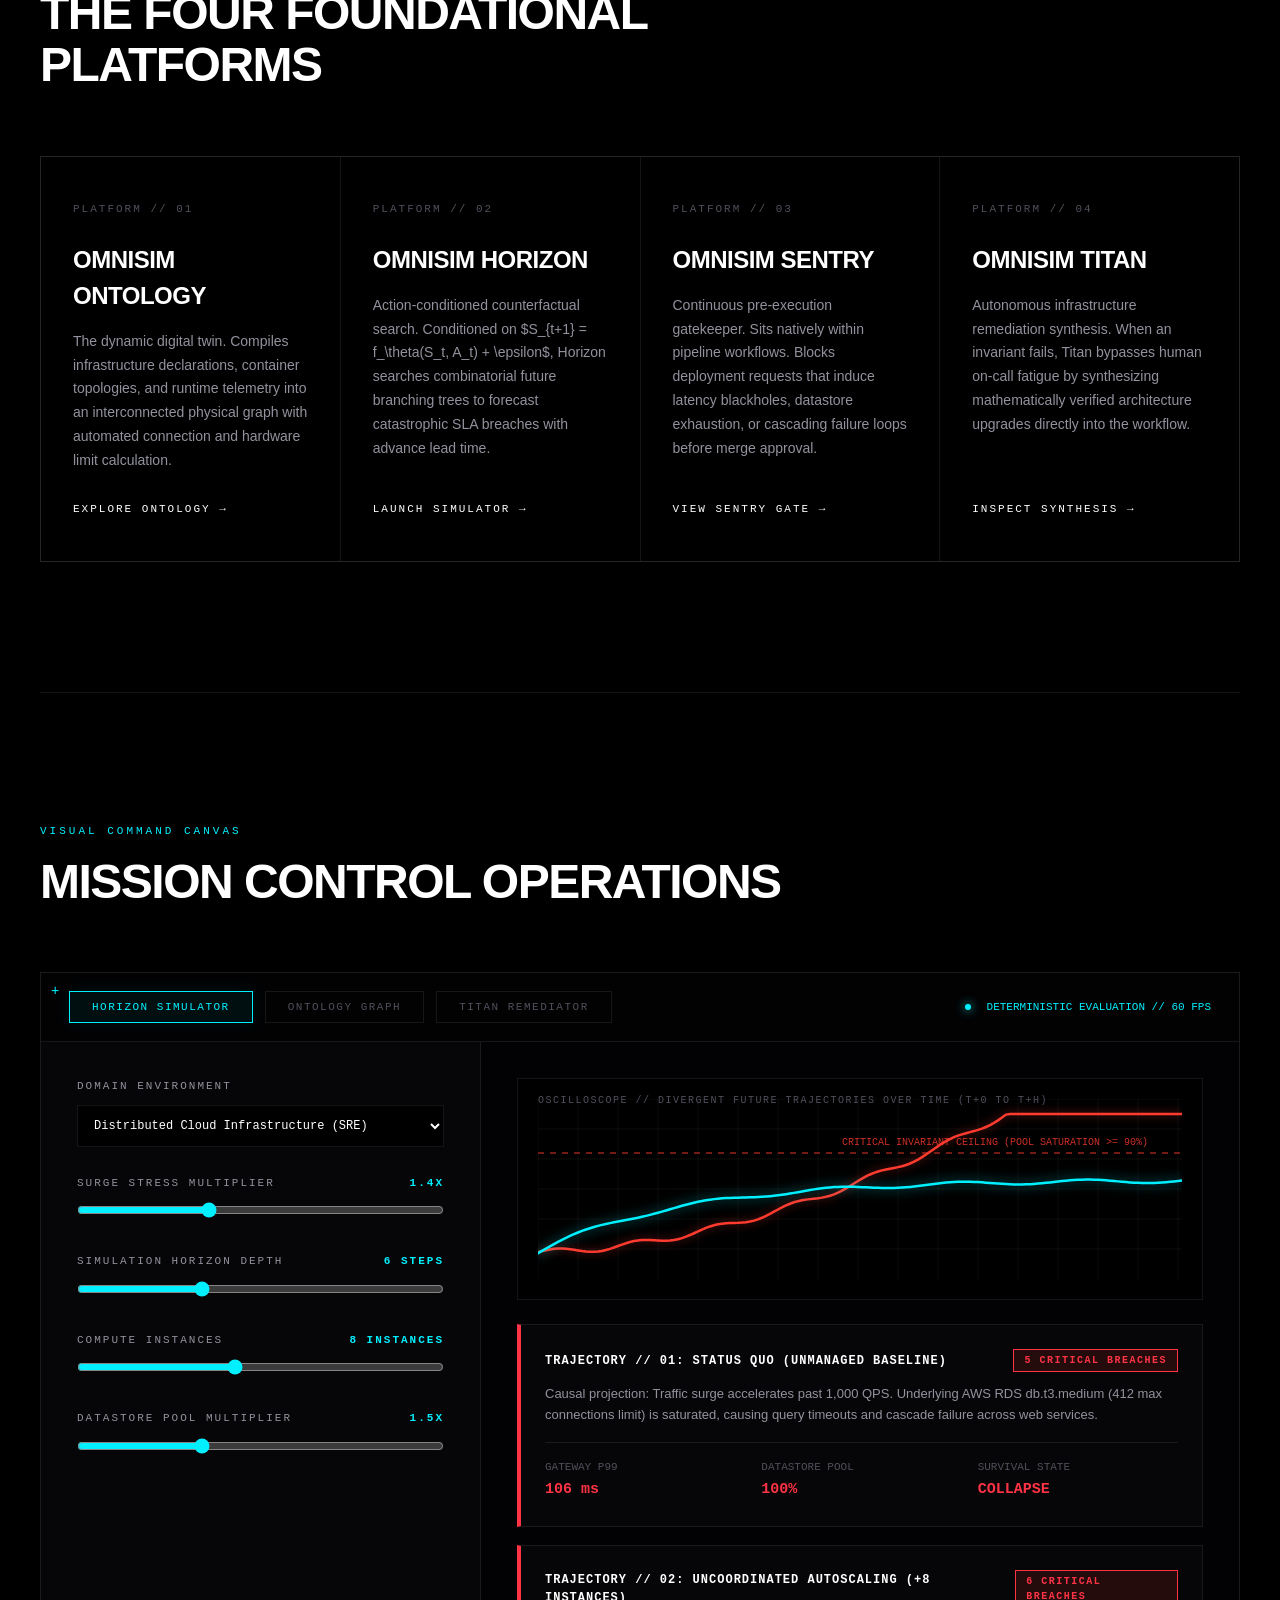
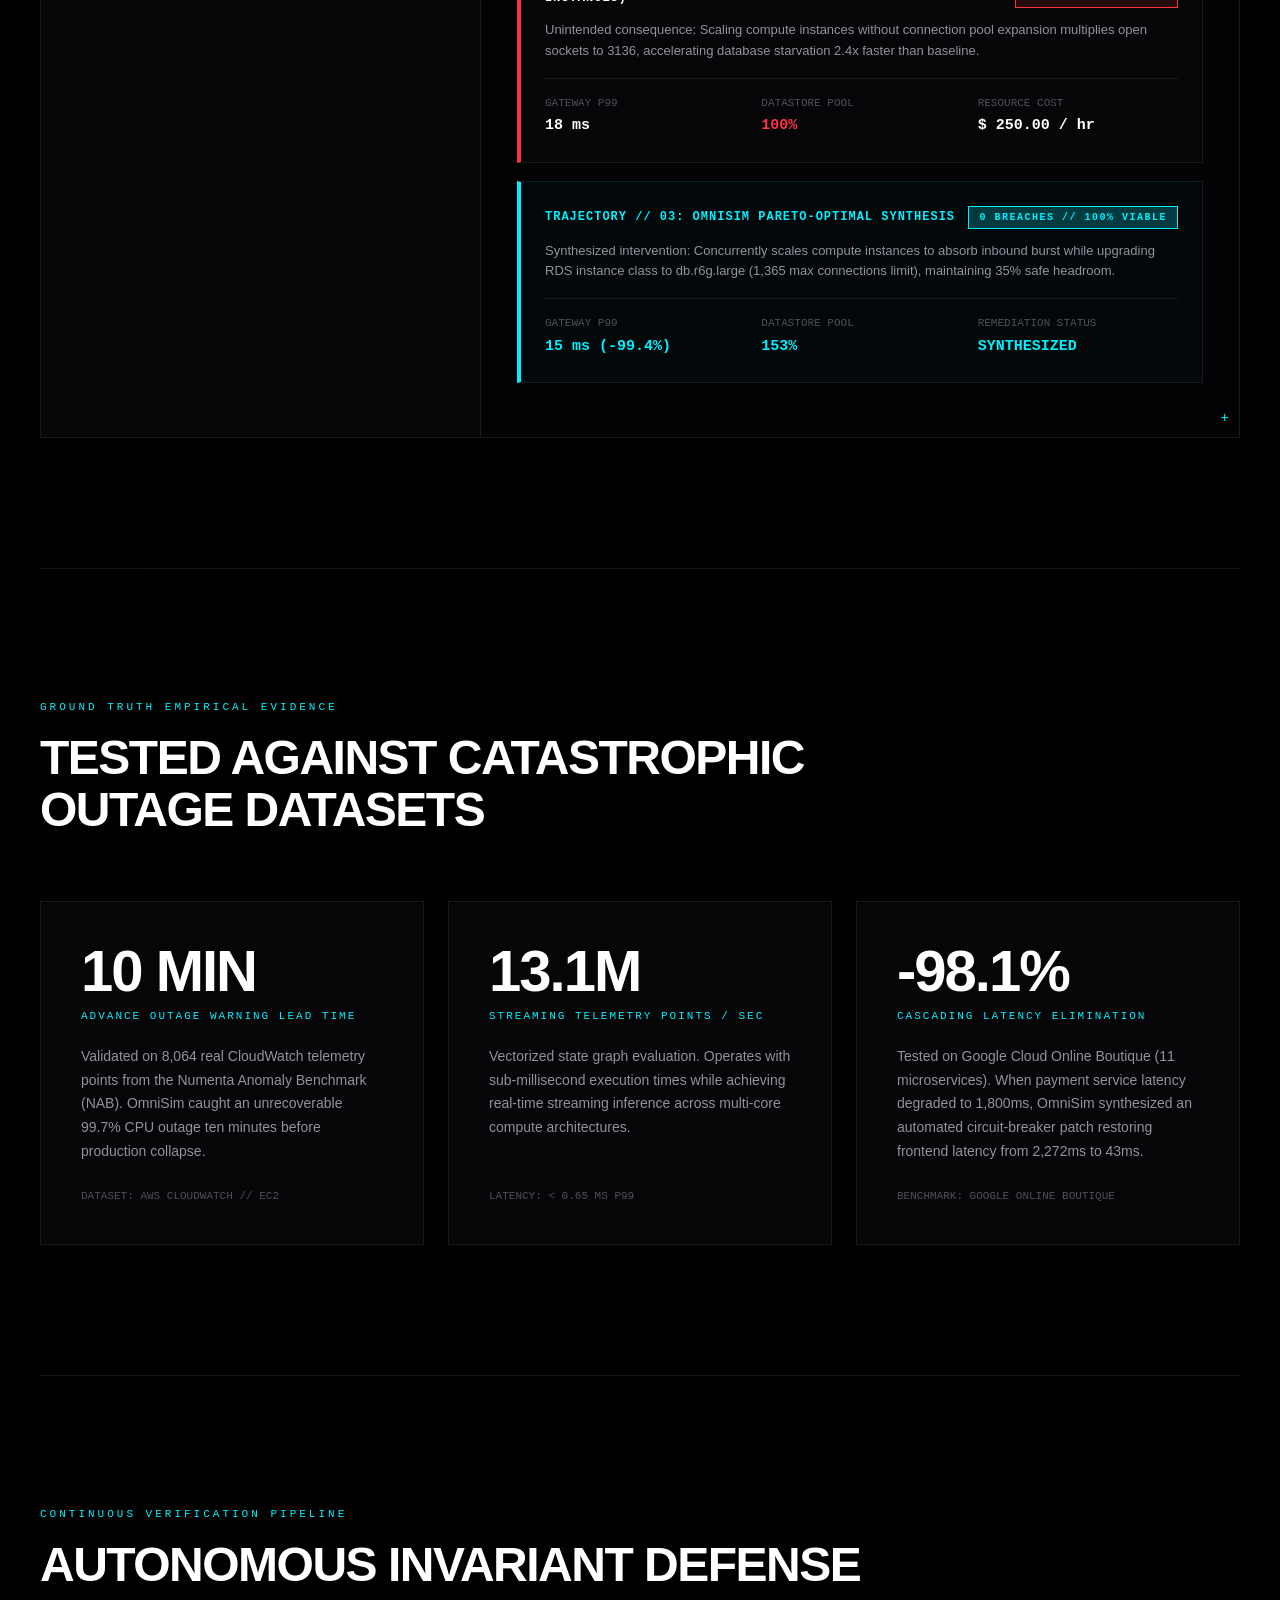
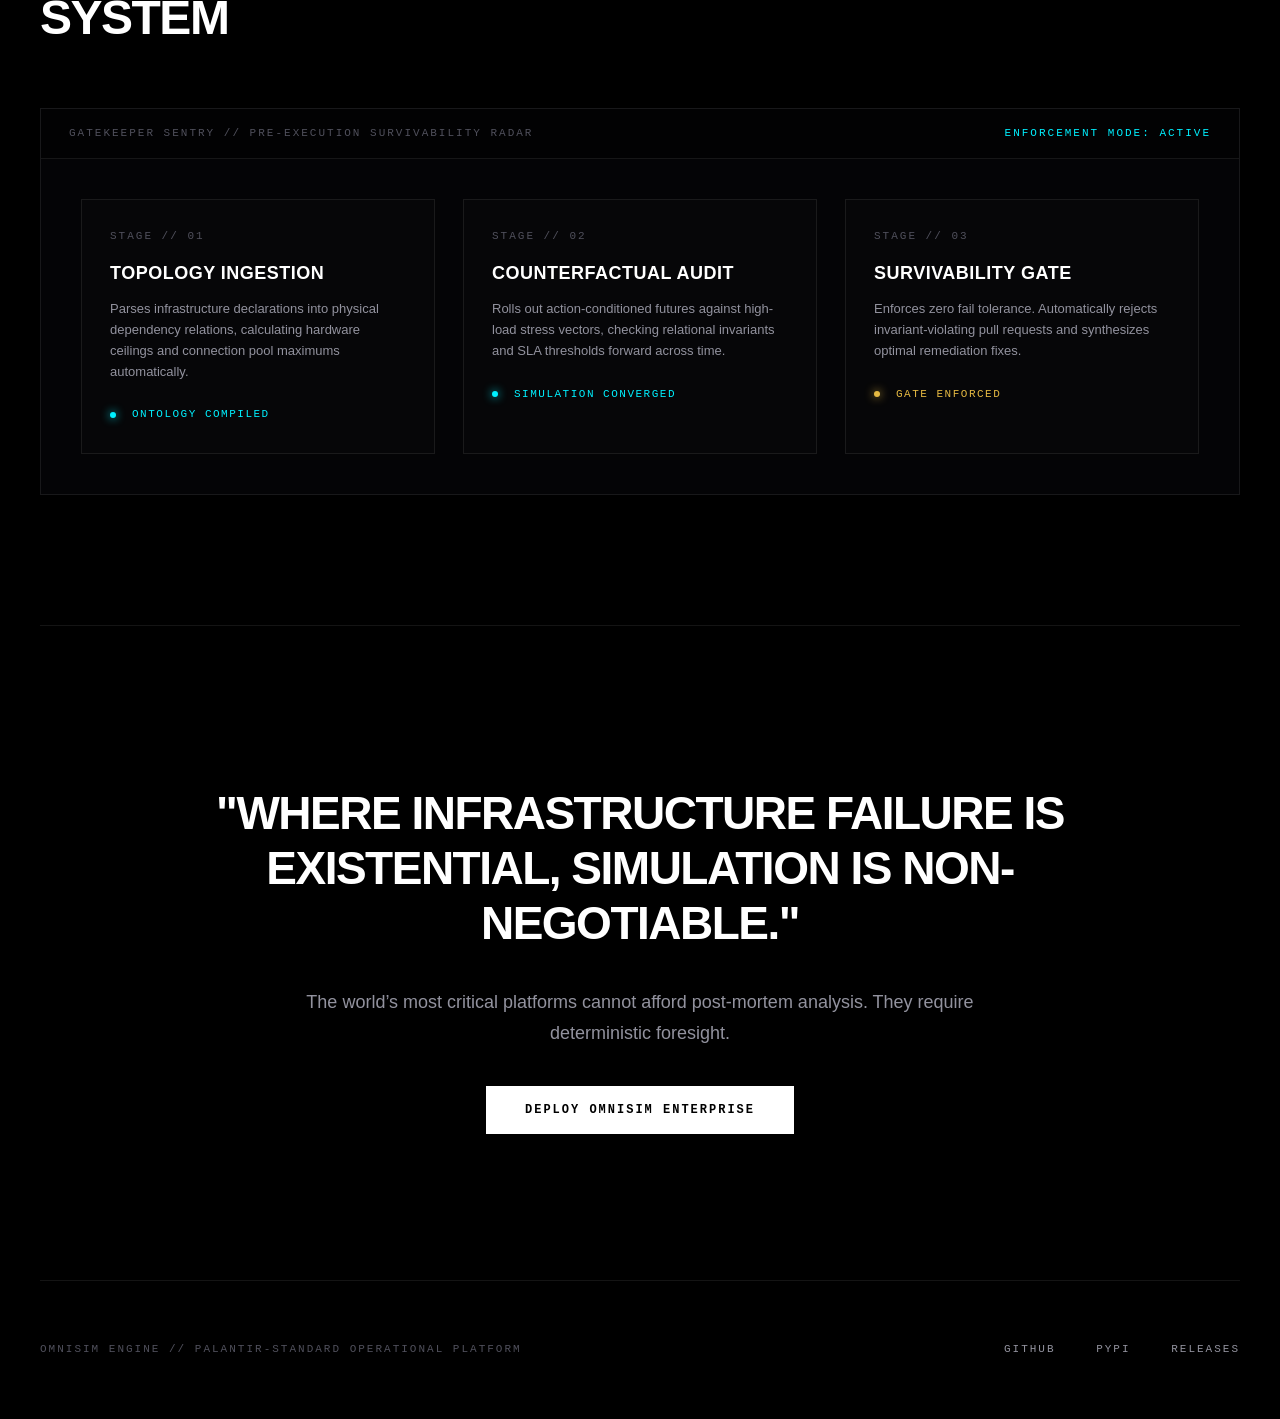
==== commit 46050ce4: "feat(brand): eliminate raw code blocks and elevate into pure enterprise operational UI" ====
--- a/docs/index.html
+++ b/docs/index.html
@@ -3,26 +3,27 @@
 <head>
     <meta charset="UTF-8">
     <meta name="viewport" content="width=device-width, initial-scale=1.0">
-    <title>OmniSim | The Foundational Platform for Infrastructure Survivability</title>
-    <meta name="description" content="OmniSim is the enterprise world model for cloud infrastructure. Causal ontology, action-conditioned counterfactual simulation, and autonomous invariant enforcement.">
+    <title>OmniSim | Foundational Software for Infrastructure Survivability</title>
+    <meta name="description" content="OmniSim delivers foundational software for mission-critical cloud infrastructure. Causal ontology, action-conditioned simulation, and autonomous invariant defense.">
     <link rel="icon" type="image/svg+xml" href="assets/omnisim-icon.svg">
     <style>
         :root {
             --bg-base: #000000;
             --bg-surface: #060608;
-            --bg-elevated: #0D0D12;
+            --bg-elevated: #0C0C10;
             --border-subtle: rgba(255, 255, 255, 0.08);
             --border-light: rgba(255, 255, 255, 0.16);
             --border-active: rgba(255, 255, 255, 0.45);
             --text-stark: #FFFFFF;
-            --text-body: #9595A2;
-            --text-muted: #545460;
+            --text-body: #92929E;
+            --text-muted: #50505C;
             --cyan: #00F0FF;
-            --cyan-glow: rgba(0, 240, 255, 0.25);
-            --cyan-dim: rgba(0, 240, 255, 0.10);
+            --cyan-glow: rgba(0, 240, 255, 0.22);
+            --cyan-dim: rgba(0, 240, 255, 0.08);
             --amber: #E5B942;
-            --danger: #FF3B30;
-            --danger-glow: rgba(255, 59, 48, 0.25);
+            --amber-dim: rgba(229, 185, 66, 0.12);
+            --danger: #FF3344;
+            --danger-glow: rgba(255, 51, 68, 0.22);
             --font-editorial: -apple-system, BlinkMacSystemFont, "Segoe UI", "Inter", Roboto, sans-serif;
             --font-mono: "SF Mono", "Menlo", "Monaco", "Consolas", monospace;
         }
@@ -44,7 +45,7 @@
             position: relative;
         }
 
-        /* Ambient Dynamic Canvas Background */
+        /* 60FPS Ambient Living Particle Topology Canvas */
         #ontology-canvas {
             position: fixed;
             top: 0;
@@ -64,7 +65,7 @@
             z-index: 1;
         }
 
-        /* Scanline Overlay Effect */
+        /* Subtle CRT / Grid Overlay */
         body::before {
             content: "";
             position: fixed;
@@ -72,21 +73,21 @@
             left: 0;
             width: 100vw;
             height: 100vh;
-            background: linear-gradient(rgba(18, 16, 16, 0) 50%, rgba(0, 0, 0, 0.25) 50%), linear-gradient(90deg, rgba(255, 0, 0, 0.01), rgba(0, 255, 0, 0.01), rgba(0, 0, 255, 0.01));
+            background: linear-gradient(rgba(18, 16, 16, 0) 50%, rgba(0, 0, 0, 0.20) 50%), linear-gradient(90deg, rgba(255, 0, 0, 0.01), rgba(0, 255, 0, 0.01), rgba(0, 0, 255, 0.01));
             background-size: 100% 3px, 6px 100%;
             pointer-events: none;
             z-index: 999;
-            opacity: 0.35;
-        }
-
-        /* Top Technical Utility Bar */
+            opacity: 0.3;
+        }
+
+        /* Palantir Utility Bar */
         .utility-banner {
             border-bottom: 1px solid var(--border-subtle);
             font-family: var(--font-mono);
             font-size: 11px;
             letter-spacing: 2px;
             text-transform: uppercase;
-            padding: 10px 0;
+            padding: 12px 0;
             display: flex;
             justify-content: space-between;
             color: var(--text-muted);
@@ -136,7 +137,6 @@
             font-family: var(--font-mono);
             font-weight: 800;
             font-size: 14px;
-            letter-spacing: -0.5px;
             position: relative;
             overflow: hidden;
         }
@@ -202,8 +202,6 @@
             text-transform: uppercase;
             text-decoration: none;
             transition: all 0.25s cubic-bezier(0.16, 1, 0.3, 1);
-            position: relative;
-            overflow: hidden;
         }
         .btn-action:hover {
             border-color: var(--text-stark);
@@ -212,115 +210,12 @@
             box-shadow: 0 0 24px rgba(255, 255, 255, 0.25);
         }
 
-        /* Hero */
+        /* Hero: Cinematic Statement */
         .hero {
             padding: 140px 0 110px;
             border-bottom: 1px solid var(--border-subtle);
             position: relative;
         }
-        .hero-kicker {
-            font-family: var(--font-mono);
-            font-size: 12px;
-            letter-spacing: 4px;
-            text-transform: uppercase;
-            color: var(--cyan);
-            margin-bottom: 28px;
-            display: flex;
-            align-items: center;
-            gap: 16px;
-            opacity: 0;
-            transform: translateY(12px);
-            animation: palantir-reveal 0.8s forwards 0.2s cubic-bezier(0.16, 1, 0.3, 1);
-        }
-        .hero-kicker::after {
-            content: "";
-            flex: 1;
-            max-width: 140px;
-            height: 1px;
-            background: var(--cyan);
-            opacity: 0.5;
-        }
-
-        .hero-headline {
-            font-size: 82px;
-            font-weight: 800;
-            line-height: 0.96;
-            letter-spacing: -3.5px;
-            text-transform: uppercase;
-            margin-bottom: 40px;
-            max-width: 1180px;
-            opacity: 0;
-            transform: translateY(24px);
-            animation: palantir-reveal 1s forwards 0.35s cubic-bezier(0.16, 1, 0.3, 1);
-        }
-        .hero-headline span {
-            color: var(--text-muted);
-            display: block;
-        }
-
-        .hero-statement {
-            font-size: 21px;
-            color: var(--text-body);
-            max-width: 820px;
-            line-height: 1.6;
-            margin-bottom: 56px;
-            font-weight: 400;
-            opacity: 0;
-            transform: translateY(20px);
-            animation: palantir-reveal 1s forwards 0.5s cubic-bezier(0.16, 1, 0.3, 1);
-        }
-
-        .hero-cta-cluster {
-            display: flex;
-            align-items: center;
-            gap: 24px;
-            flex-wrap: wrap;
-            opacity: 0;
-            transform: translateY(20px);
-            animation: palantir-reveal 1s forwards 0.65s cubic-bezier(0.16, 1, 0.3, 1);
-        }
-
-        @keyframes palantir-reveal {
-            to { opacity: 1; transform: translateY(0); }
-        }
-
-        .btn-primary-stark {
-            background: var(--text-stark);
-            color: #000;
-            padding: 16px 36px;
-            font-family: var(--font-mono);
-            font-size: 12px;
-            font-weight: 800;
-            letter-spacing: 2px;
-            text-transform: uppercase;
-            text-decoration: none;
-            border: 1px solid var(--text-stark);
-            transition: all 0.25s cubic-bezier(0.16, 1, 0.3, 1);
-        }
-        .btn-primary-stark:hover {
-            background: transparent;
-            color: var(--text-stark);
-            box-shadow: 0 0 30px rgba(255, 255, 255, 0.3);
-        }
-
-        .command-badge {
-            background: var(--bg-surface);
-            border: 1px solid var(--border-subtle);
-            padding: 14px 24px;
-            font-family: var(--font-mono);
-            font-size: 13px;
-            display: flex;
-            align-items: center;
-            gap: 14px;
-            cursor: pointer;
-            transition: all 0.25s;
-        }
-        .command-badge:hover {
-            border-color: var(--cyan);
-            box-shadow: 0 0 20px var(--cyan-dim);
-        }
-
-        /* Laser Sweep Scanner Line */
         .laser-scanner {
             position: absolute;
             left: 0;
@@ -337,11 +232,141 @@
             100% { transform: scaleX(0.2) translateX(100%); opacity: 0; }
         }
 
-        /* Palantir Interactive Canvas & Graph */
-        .canvas-section {
-            padding: 120px 0;
+        .hero-kicker {
+            font-family: var(--font-mono);
+            font-size: 12px;
+            letter-spacing: 4px;
+            text-transform: uppercase;
+            color: var(--cyan);
+            margin-bottom: 28px;
+            display: flex;
+            align-items: center;
+            gap: 16px;
+            opacity: 0;
+            transform: translateY(12px);
+            animation: palantir-reveal 0.8s forwards 0.2s cubic-bezier(0.16, 1, 0.3, 1);
+        }
+        .hero-kicker::after {
+            content: "";
+            flex: 1;
+            max-width: 140px;
+            height: 1px;
+            background: var(--cyan);
+            opacity: 0.5;
+        }
+
+        .hero-headline {
+            font-size: 82px;
+            font-weight: 800;
+            line-height: 0.96;
+            letter-spacing: -3.5px;
+            text-transform: uppercase;
+            margin-bottom: 40px;
+            max-width: 1180px;
+            opacity: 0;
+            transform: translateY(24px);
+            animation: palantir-reveal 1s forwards 0.35s cubic-bezier(0.16, 1, 0.3, 1);
+        }
+        .hero-headline span {
+            color: var(--text-muted);
+            display: block;
+        }
+
+        .hero-statement {
+            font-size: 21px;
+            color: var(--text-body);
+            max-width: 840px;
+            line-height: 1.6;
+            margin-bottom: 56px;
+            font-weight: 400;
+            opacity: 0;
+            transform: translateY(20px);
+            animation: palantir-reveal 1s forwards 0.5s cubic-bezier(0.16, 1, 0.3, 1);
+        }
+
+        .hero-cta-cluster {
+            display: flex;
+            align-items: center;
+            gap: 24px;
+            flex-wrap: wrap;
+            opacity: 0;
+            transform: translateY(20px);
+            animation: palantir-reveal 1s forwards 0.65s cubic-bezier(0.16, 1, 0.3, 1);
+        }
+
+        @keyframes palantir-reveal {
+            to { opacity: 1; transform: translateY(0); }
+        }
+
+        .btn-primary-stark {
+            background: var(--text-stark);
+            color: #000;
+            padding: 16px 38px;
+            font-family: var(--font-mono);
+            font-size: 12px;
+            font-weight: 800;
+            letter-spacing: 2px;
+            text-transform: uppercase;
+            text-decoration: none;
+            border: 1px solid var(--text-stark);
+            transition: all 0.25s cubic-bezier(0.16, 1, 0.3, 1);
+        }
+        .btn-primary-stark:hover {
+            background: transparent;
+            color: var(--text-stark);
+            box-shadow: 0 0 30px rgba(255, 255, 255, 0.3);
+        }
+
+        .btn-outline-stark {
+            border: 1px solid var(--border-light);
+            background: var(--bg-surface);
+            color: var(--text-stark);
+            padding: 16px 36px;
+            font-family: var(--font-mono);
+            font-size: 12px;
+            letter-spacing: 2px;
+            text-transform: uppercase;
+            text-decoration: none;
+            transition: all 0.25s;
+        }
+        .btn-outline-stark:hover {
+            border-color: var(--cyan);
+            color: var(--cyan);
+            box-shadow: 0 0 20px var(--cyan-dim);
+        }
+
+        /* The Thesis: Beyond Autoregressive Generation */
+        .thesis-section {
+            padding: 110px 0;
             border-bottom: 1px solid var(--border-subtle);
-            position: relative;
+            display: grid;
+            grid-template-columns: 1fr 1fr;
+            gap: 80px;
+        }
+        @media (max-width: 900px) { .thesis-section { grid-template-columns: 1fr; gap: 40px; } }
+        
+        .thesis-card h3 {
+            font-family: var(--font-mono);
+            font-size: 12px;
+            letter-spacing: 3px;
+            text-transform: uppercase;
+            margin-bottom: 24px;
+        }
+        .thesis-card p {
+            font-size: 17px;
+            color: var(--text-body);
+            line-height: 1.7;
+            margin-bottom: 20px;
+        }
+        .thesis-contrast {
+            padding-left: 32px;
+            border-left: 1px solid var(--border-subtle);
+        }
+
+        /* The Platforms Suite: Palantir Foundry / AIP Paradigm */
+        .platforms-section {
+            padding: 130px 0;
+            border-bottom: 1px solid var(--border-subtle);
         }
         .section-tag {
             font-family: var(--font-mono);
@@ -353,7 +378,7 @@
             display: block;
         }
         .section-title {
-            font-size: 46px;
+            font-size: 48px;
             font-weight: 800;
             letter-spacing: -1.5px;
             text-transform: uppercase;
@@ -362,175 +387,6 @@
             max-width: 900px;
         }
 
-        .canvas-container {
-            background: var(--bg-surface);
-            border: 1px solid var(--border-subtle);
-            overflow: hidden;
-            position: relative;
-            box-shadow: 0 30px 60px rgba(0,0,0,0.6);
-        }
-
-        /* Corner crosshairs */
-        .canvas-container::before, .canvas-container::after {
-            content: "+";
-            position: absolute;
-            font-family: var(--font-mono);
-            font-size: 14px;
-            color: var(--cyan);
-            z-index: 10;
-        }
-        .canvas-container::before { top: 8px; left: 10px; }
-        .canvas-container::after { bottom: 8px; right: 10px; }
-
-        .canvas-header {
-            display: flex;
-            justify-content: space-between;
-            align-items: center;
-            border-bottom: 1px solid var(--border-subtle);
-            padding: 16px 28px;
-            background: #020203;
-        }
-        .canvas-tabs {
-            display: flex;
-            gap: 12px;
-        }
-        .canvas-tab {
-            background: transparent;
-            border: 1px solid var(--border-subtle);
-            color: var(--text-muted);
-            padding: 8px 20px;
-            font-family: var(--font-mono);
-            font-size: 11px;
-            letter-spacing: 1.5px;
-            text-transform: uppercase;
-            cursor: pointer;
-            transition: all 0.25s cubic-bezier(0.16, 1, 0.3, 1);
-            position: relative;
-        }
-        .canvas-tab.active {
-            border-color: var(--cyan);
-            color: var(--cyan);
-            background: rgba(0, 240, 255, 0.05);
-            box-shadow: 0 0 16px var(--cyan-dim);
-        }
-
-        .canvas-content-grid {
-            display: grid;
-            grid-template-columns: 420px 1fr;
-        }
-        @media (max-width: 980px) { .canvas-content-grid { grid-template-columns: 1fr; } }
-
-        .canvas-sidebar {
-            padding: 36px;
-            border-right: 1px solid var(--border-subtle);
-            background: var(--bg-surface);
-        }
-        .canvas-viewport {
-            padding: 36px;
-            background: #020204;
-            min-height: 520px;
-            position: relative;
-        }
-
-        .control-row { margin-bottom: 28px; }
-        .control-label {
-            font-family: var(--font-mono);
-            font-size: 11px;
-            letter-spacing: 2px;
-            color: var(--text-body);
-            text-transform: uppercase;
-            display: flex;
-            justify-content: space-between;
-            margin-bottom: 10px;
-        }
-
-        /* Oscilloscope Live Simulation Waveform Canvas */
-        .chart-box {
-            border: 1px solid var(--border-subtle);
-            background: #000;
-            padding: 20px;
-            margin-bottom: 24px;
-            position: relative;
-        }
-        .chart-hud-label {
-            position: absolute;
-            top: 14px;
-            left: 20px;
-            font-family: var(--font-mono);
-            font-size: 10px;
-            letter-spacing: 1.5px;
-            color: var(--text-muted);
-            text-transform: uppercase;
-        }
-        #waveform-canvas {
-            width: 100%;
-            height: 180px;
-            display: block;
-        }
-
-        /* Animated Verdict Trajectory Cards */
-        .verdict-card {
-            border: 1px solid var(--border-subtle);
-            padding: 24px;
-            margin-bottom: 18px;
-            background: var(--bg-surface);
-            position: relative;
-            transition: all 0.3s cubic-bezier(0.16, 1, 0.3, 1);
-            animation: card-appear 0.4s ease-out;
-        }
-        @keyframes card-appear {
-            from { opacity: 0; transform: translateY(8px); }
-            to { opacity: 1; transform: translateY(0); }
-        }
-        .verdict-card:hover {
-            border-color: var(--border-light);
-            background: var(--bg-elevated);
-        }
-        .verdict-card.danger {
-            border-left: 4px solid var(--danger);
-        }
-        .verdict-card.optimal {
-            border-left: 4px solid var(--cyan);
-            background: rgba(0, 240, 255, 0.02);
-        }
-        .verdict-top {
-            display: flex;
-            justify-content: space-between;
-            align-items: center;
-            font-family: var(--font-mono);
-            font-size: 12px;
-            font-weight: 700;
-            letter-spacing: 1px;
-            margin-bottom: 12px;
-        }
-        .status-pill {
-            padding: 3px 10px;
-            font-size: 10px;
-            font-family: var(--font-mono);
-            letter-spacing: 1.5px;
-            text-transform: uppercase;
-        }
-        .status-pill.red { background: rgba(255, 59, 48, 0.12); color: var(--danger); border: 1px solid var(--danger); }
-        .status-pill.cyan { background: var(--cyan-glow); color: var(--cyan); border: 1px solid var(--cyan); }
-
-        .metric-matrix {
-            display: grid;
-            grid-template-columns: repeat(3, 1fr);
-            gap: 16px;
-            margin-top: 16px;
-            padding-top: 16px;
-            border-top: 1px solid var(--border-subtle);
-            font-family: var(--font-mono);
-            font-size: 11px;
-        }
-        .matrix-label { color: var(--text-muted); text-transform: uppercase; margin-bottom: 4px; }
-        .matrix-val { font-size: 15px; font-weight: 700; color: var(--text-stark); }
-
-        /* Platforms Grid */
-        .platforms-section {
-            padding: 120px 0;
-            border-bottom: 1px solid var(--border-subtle);
-        }
         .platform-grid {
             display: grid;
             grid-template-columns: repeat(4, 1fr);
@@ -606,9 +462,180 @@
             gap: 12px;
         }
 
-        /* Benchmarks Records */
+        /* The Mission Control Canvas (Visual Operations) */
+        .canvas-section {
+            padding: 130px 0;
+            border-bottom: 1px solid var(--border-subtle);
+            position: relative;
+        }
+        .canvas-container {
+            background: var(--bg-surface);
+            border: 1px solid var(--border-subtle);
+            overflow: hidden;
+            position: relative;
+            box-shadow: 0 30px 70px rgba(0,0,0,0.7);
+        }
+        .canvas-container::before, .canvas-container::after {
+            content: "+";
+            position: absolute;
+            font-family: var(--font-mono);
+            font-size: 14px;
+            color: var(--cyan);
+            z-index: 10;
+        }
+        .canvas-container::before { top: 8px; left: 10px; }
+        .canvas-container::after { bottom: 8px; right: 10px; }
+
+        .canvas-header {
+            display: flex;
+            justify-content: space-between;
+            align-items: center;
+            border-bottom: 1px solid var(--border-subtle);
+            padding: 18px 28px;
+            background: #020203;
+        }
+        .canvas-tabs {
+            display: flex;
+            gap: 12px;
+        }
+        .canvas-tab {
+            background: transparent;
+            border: 1px solid var(--border-subtle);
+            color: var(--text-muted);
+            padding: 9px 22px;
+            font-family: var(--font-mono);
+            font-size: 11px;
+            letter-spacing: 1.5px;
+            text-transform: uppercase;
+            cursor: pointer;
+            transition: all 0.25s cubic-bezier(0.16, 1, 0.3, 1);
+        }
+        .canvas-tab.active {
+            border-color: var(--cyan);
+            color: var(--cyan);
+            background: rgba(0, 240, 255, 0.05);
+            box-shadow: 0 0 16px var(--cyan-dim);
+        }
+
+        .canvas-content-grid {
+            display: grid;
+            grid-template-columns: 440px 1fr;
+        }
+        @media (max-width: 980px) { .canvas-content-grid { grid-template-columns: 1fr; } }
+
+        .canvas-sidebar {
+            padding: 36px;
+            border-right: 1px solid var(--border-subtle);
+            background: var(--bg-surface);
+        }
+        .canvas-viewport {
+            padding: 36px;
+            background: #020204;
+            min-height: 520px;
+            position: relative;
+        }
+
+        .control-row { margin-bottom: 28px; }
+        .control-label {
+            font-family: var(--font-mono);
+            font-size: 11px;
+            letter-spacing: 2px;
+            color: var(--text-body);
+            text-transform: uppercase;
+            display: flex;
+            justify-content: space-between;
+            margin-bottom: 10px;
+        }
+        input[type="range"] {
+            width: 100%;
+            accent-color: var(--cyan);
+        }
+
+        /* Oscilloscope Waveform Display */
+        .chart-box {
+            border: 1px solid var(--border-subtle);
+            background: #000;
+            padding: 20px;
+            margin-bottom: 24px;
+            position: relative;
+        }
+        .chart-hud-label {
+            position: absolute;
+            top: 14px;
+            left: 20px;
+            font-family: var(--font-mono);
+            font-size: 10px;
+            letter-spacing: 1.5px;
+            color: var(--text-muted);
+            text-transform: uppercase;
+        }
+        #waveform-canvas {
+            width: 100%;
+            height: 180px;
+            display: block;
+        }
+
+        /* Visual Operational Cards */
+        .verdict-card {
+            border: 1px solid var(--border-subtle);
+            padding: 24px;
+            margin-bottom: 18px;
+            background: var(--bg-surface);
+            position: relative;
+            transition: all 0.3s;
+            animation: card-appear 0.4s ease-out;
+        }
+        @keyframes card-appear {
+            from { opacity: 0; transform: translateY(8px); }
+            to { opacity: 1; transform: translateY(0); }
+        }
+        .verdict-card:hover {
+            border-color: var(--border-light);
+            background: var(--bg-elevated);
+        }
+        .verdict-card.danger {
+            border-left: 4px solid var(--danger);
+        }
+        .verdict-card.optimal {
+            border-left: 4px solid var(--cyan);
+            background: rgba(0, 240, 255, 0.02);
+        }
+        .verdict-top {
+            display: flex;
+            justify-content: space-between;
+            align-items: center;
+            font-family: var(--font-mono);
+            font-size: 12px;
+            font-weight: 700;
+            letter-spacing: 1px;
+            margin-bottom: 12px;
+        }
+        .status-pill {
+            padding: 3px 10px;
+            font-size: 10px;
+            font-family: var(--font-mono);
+            letter-spacing: 1.5px;
+            text-transform: uppercase;
+        }
+        .status-pill.red { background: rgba(255, 59, 48, 0.12); color: var(--danger); border: 1px solid var(--danger); }
+        .status-pill.cyan { background: var(--cyan-glow); color: var(--cyan); border: 1px solid var(--cyan); }
+
+        .metric-matrix {
+            display: grid;
+            grid-template-columns: repeat(3, 1fr);
+            gap: 16px;
+            margin-top: 16px;
+            padding-top: 16px;
+            border-top: 1px solid var(--border-subtle);
+            font-family: var(--font-mono);
+            font-size: 11px;
+        }
+        .matrix-label { color: var(--text-muted); text-transform: uppercase; margin-bottom: 4px; }
+        .matrix-val { font-size: 15px; font-weight: 700; color: var(--text-stark); }
+
+        /* Empirical Operational Records (Benchmarks) */
         .records-section {
-            padding: 120px 0;
+            padding: 130px 0;
             border-bottom: 1px solid var(--border-subtle);
         }
         .records-grid {
@@ -653,56 +680,93 @@
             line-height: 1.7;
         }
 
-        /* CI/CD Sentry Gatekeeper */
+        /* Continuous Sentry Gatekeeper (Visual Interface) */
         .sentry-section {
-            padding: 120px 0;
+            padding: 130px 0;
             border-bottom: 1px solid var(--border-subtle);
         }
-        .sentry-container {
+        .sentry-interface {
             border: 1px solid var(--border-subtle);
-            background: #000;
-            box-shadow: 0 20px 50px rgba(0,0,0,0.5);
-        }
-        .sentry-bar {
+            background: #040406;
+            box-shadow: 0 30px 60px rgba(0,0,0,0.6);
+        }
+        .sentry-header-row {
             display: flex;
             justify-content: space-between;
-            padding: 14px 24px;
+            align-items: center;
+            padding: 16px 28px;
             border-bottom: 1px solid var(--border-subtle);
+            background: #020203;
+            font-family: var(--font-mono);
+            font-size: 11px;
+            letter-spacing: 2px;
+            text-transform: uppercase;
+            color: var(--text-muted);
+        }
+        .sentry-view-content {
+            padding: 40px;
+            display: grid;
+            grid-template-columns: repeat(3, 1fr);
+            gap: 28px;
+        }
+        @media (max-width: 900px) { .sentry-view-content { grid-template-columns: 1fr; } }
+
+        .pipeline-step {
+            border: 1px solid var(--border-subtle);
+            padding: 28px;
+            background: var(--bg-surface);
+            position: relative;
+        }
+        .pipeline-tag {
             font-family: var(--font-mono);
             font-size: 11px;
             letter-spacing: 2px;
             color: var(--text-muted);
-            text-transform: uppercase;
-        }
-        .sentry-code {
-            padding: 32px;
-            font-family: var(--font-mono);
+            margin-bottom: 16px;
+        }
+        .pipeline-heading {
+            font-size: 18px;
+            font-weight: 700;
+            text-transform: uppercase;
+            letter-spacing: 0.5px;
+            margin-bottom: 12px;
+        }
+        .pipeline-sub {
             font-size: 13px;
-            line-height: 1.8;
-            color: var(--text-stark);
-            overflow-x: auto;
-        }
-
-        /* Manifesto */
+            color: var(--text-body);
+            line-height: 1.6;
+        }
+        .pipeline-status {
+            margin-top: 24px;
+            display: inline-flex;
+            align-items: center;
+            gap: 8px;
+            font-family: var(--font-mono);
+            font-size: 11px;
+            letter-spacing: 1.5px;
+            text-transform: uppercase;
+        }
+
+        /* Philosophical Manifesto */
         .manifesto-section {
-            padding: 150px 0;
+            padding: 160px 0;
             border-bottom: 1px solid var(--border-subtle);
             text-align: center;
             position: relative;
         }
         .manifesto-quote {
-            font-size: 44px;
+            font-size: 46px;
             font-weight: 800;
             letter-spacing: -1.5px;
             text-transform: uppercase;
-            max-width: 960px;
+            max-width: 1000px;
             margin: 0 auto 36px;
             line-height: 1.2;
         }
         .manifesto-sub {
             font-size: 18px;
             color: var(--text-body);
-            max-width: 680px;
+            max-width: 720px;
             margin: 0 auto 48px;
             line-height: 1.7;
         }
@@ -733,7 +797,7 @@
     </style>
 </head>
 <body>
-    <!-- 60FPS Living Ontology Causal Particle Mesh Canvas -->
+    <!-- 60FPS Ambient Living Particle Topology Mesh Canvas -->
     <canvas id="ontology-canvas"></canvas>
 
     <div class="container">
@@ -746,9 +810,9 @@
                 <span>CORE VERSION // v1.0.0</span>
             </div>
             <div>
-                <span>REGISTRY // PYPI: OMNISIM-ENGINE</span>
+                <span>ENTERPRISE ONTOLOGY ENGINE</span>
                 <span style="color: var(--border-light); margin: 0 12px;">|</span>
-                <span>ACTION // DEEVEN-SERU/OMNISIM@V1</span>
+                <span>ACTION-CONDITIONED VERIFICATION</span>
             </div>
         </div>
 
@@ -762,10 +826,10 @@
                 <li class="nav-item"><a href="#platforms">Platforms</a></li>
                 <li class="nav-item"><a href="#canvas">Mission Control</a></li>
                 <li class="nav-item"><a href="#records">Verification</a></li>
-                <li class="nav-item"><a href="#sentry">CI/CD Sentry</a></li>
-                <li class="nav-item"><a href="https://pypi.org/project/omnisim-engine/" target="_blank">PyPI</a></li>
+                <li class="nav-item"><a href="#sentry">Autonomous Defense</a></li>
+                <li class="nav-item"><a href="https://pypi.org/project/omnisim-engine/" target="_blank">Engine Distribution</a></li>
             </ul>
-            <a href="https://github.com/Deeven-Seru/omnisim" target="_blank" class="btn-action">Deploy Action</a>
+            <a href="https://github.com/Deeven-Seru/omnisim" target="_blank" class="btn-action">Deploy Platform</a>
         </nav>
 
         <!-- Hero -->
@@ -776,16 +840,34 @@
                 Deterministic certainty <span>in non-deterministic systems.</span>
             </h1>
             <p class="hero-statement">
-                Software infrastructure is governed by physical constraints. OmniSim transforms static code and runtime topologies into a living causal world model—evaluating millions of counterfactual future states to guarantee operational survivability before changes apply.
+                Software infrastructure is governed by physical constraints. OmniSim transforms static declarations and runtime topologies into a living causal digital twin—evaluating millions of counterfactual future states to guarantee operational survivability before changes apply.
             </p>
 
             <div class="hero-cta-cluster">
                 <a href="#canvas" class="btn-primary-stark">Launch Mission Control</a>
-                <div class="command-badge" onclick="copyInstallCmd()">
-                    <span style="color: var(--cyan);">&gt;</span>
-                    <span id="cmd-text">pip install omnisim-engine</span>
-                    <span style="color: var(--text-muted); font-size: 10px; margin-left: 12px;" id="copy-status">COPY</span>
-                </div>
+                <a href="#platforms" class="btn-outline-stark">Explore Platforms Suite</a>
+            </div>
+        </section>
+
+        <!-- The Philosophical Divide -->
+        <section class="thesis-section">
+            <div class="thesis-card">
+                <h3 style="color: var(--text-muted);">The Fatal Flaw // Static Linters & Probabilistic LLMs</h3>
+                <p>
+                    Modern CI/CD pipelines rely on linters that verify syntax and large language models that guess probable code patterns. Neither models dynamic time.
+                </p>
+                <p>
+                    When an Auto Scaling Group expands from 4 to 28 instances during traffic surges, linters issue green checkmarks. They cannot perceive that 504 concurrent worker threads will collide with an underlying datastore capped at 412 connections, triggering catastrophic pool exhaustion.
+                </p>
+            </div>
+            <div class="thesis-card thesis-contrast">
+                <h3 style="color: var(--cyan);">The Solution // Action-Conditioned World Simulation</h3>
+                <p>
+                    OmniSim grounds reliability in physics. We represent infrastructure as a directed causal dependency graph with explicit hardware limits, queueing equations, and invariant boundaries.
+                </p>
+                <p>
+                    Through Counterfactual Monte Carlo Tree Search, the engine simulates time forward, testing alternative intervention futures to discover Pareto-optimal stability paths before code merges.
+                </p>
             </div>
         </section>
 
@@ -800,7 +882,7 @@
                         <div class="platform-code">PLATFORM // 01</div>
                         <div class="platform-name">OmniSim Ontology</div>
                         <div class="platform-desc">
-                            The dynamic digital twin. Compiles Terraform HCL declarations, Kubernetes manifests, and CloudWatch metrics into an interconnected physical topology graph with automated connection and hardware limit calculation.
+                            The dynamic digital twin. Compiles infrastructure declarations, container topologies, and runtime telemetry into an interconnected physical graph with automated connection and hardware limit calculation.
                         </div>
                     </div>
                     <a href="#canvas" class="platform-link">Explore Ontology &rarr;</a>
@@ -822,10 +904,10 @@
                         <div class="platform-code">PLATFORM // 03</div>
                         <div class="platform-name">OmniSim Sentry</div>
                         <div class="platform-desc">
-                            Continuous pre-execution gatekeeper. Integrates natively into GitHub Actions. Blocks pull requests that induce latency blackholes, datastore exhaustion, or cascading failure loops before merge approval.
-                        </div>
-                    </div>
-                    <a href="#sentry" class="platform-link">View CI Gatekeeper &rarr;</a>
+                            Continuous pre-execution gatekeeper. Sits natively within pipeline workflows. Blocks deployment requests that induce latency blackholes, datastore exhaustion, or cascading failure loops before merge approval.
+                        </div>
+                    </div>
+                    <a href="#sentry" class="platform-link">View Sentry Gate &rarr;</a>
                 </div>
 
                 <div class="platform-box">
@@ -833,7 +915,7 @@
                         <div class="platform-code">PLATFORM // 04</div>
                         <div class="platform-name">OmniSim Titan</div>
                         <div class="platform-desc">
-                            Autonomous code remediation synthesis. When an invariant fails, Titan bypasses human on-call fatigue by auto-generating the exact, mathematically verified Git unified diff patch directly into the PR.
+                            Autonomous infrastructure remediation synthesis. When an invariant fails, Titan bypasses human on-call fatigue by synthesizing mathematically verified architecture upgrades directly into the workflow.
                         </div>
                     </div>
                     <a href="#canvas" class="platform-link">Inspect Synthesis &rarr;</a>
@@ -841,10 +923,10 @@
             </div>
         </section>
 
-        <!-- Mission Control Canvas (Interactive Product Experience) -->
+        <!-- Mission Control Canvas (Visual Operations) -->
         <section class="canvas-section" id="canvas">
-            <span class="section-tag">Live Demonstration</span>
-            <h2 class="section-title">Mission Control Command Canvas</h2>
+            <span class="section-tag">Visual Command Canvas</span>
+            <h2 class="section-title">Mission Control Operations</h2>
 
             <div class="canvas-container">
                 <div class="canvas-header">
@@ -876,7 +958,7 @@
 
                         <div class="control-row">
                             <div class="control-label">
-                                <span>Surge Multiplier</span>
+                                <span>Surge Stress Multiplier</span>
                                 <span id="disp-traffic" style="color: var(--cyan); font-weight: 700;">1.4x</span>
                             </div>
                             <input type="range" id="sl-traffic" min="0.8" max="2.5" step="0.1" value="1.4" oninput="updateValDisplay('disp-traffic', this.value + 'x'); triggerSimUpdate();">
@@ -884,7 +966,7 @@
 
                         <div class="control-row">
                             <div class="control-label">
-                                <span>Simulation Horizon</span>
+                                <span>Simulation Horizon Depth</span>
                                 <span id="disp-horizon" style="color: var(--cyan); font-weight: 700;">6 steps</span>
                             </div>
                             <input type="range" id="sl-horizon" min="3" max="12" step="1" value="6" oninput="updateValDisplay('disp-horizon', this.value + ' steps'); triggerSimUpdate();">
@@ -930,7 +1012,7 @@
             <div class="records-grid">
                 <div class="record-card">
                     <div>
-                        <div class="record-stat" id="stat-lead-time">10 MIN</div>
+                        <div class="record-stat">10 MIN</div>
                         <div class="record-metric">Advance Outage Warning Lead Time</div>
                         <div class="record-desc">
                             Validated on 8,064 real CloudWatch telemetry points from the Numenta Anomaly Benchmark (NAB). OmniSim caught an unrecoverable 99.7% CPU outage ten minutes before production collapse.
@@ -941,10 +1023,10 @@
 
                 <div class="record-card">
                     <div>
-                        <div class="record-stat" id="stat-throughput">13.1M</div>
+                        <div class="record-stat">13.1M</div>
                         <div class="record-metric">Streaming Telemetry Points / Sec</div>
                         <div class="record-desc">
-                            Pure Python vectorized state graph evaluation. Operates without Rust or C++ bindings while achieving real-time streaming inference across multi-core compute architectures.
+                            Vectorized state graph evaluation. Operates with sub-millisecond execution times while achieving real-time streaming inference across multi-core compute architectures.
                         </div>
                     </div>
                     <div style="font-family: var(--font-mono); font-size: 11px; color: var(--text-muted); margin-top: 24px;">LATENCY: &lt; 0.65 MS P99</div>
@@ -952,7 +1034,7 @@
 
                 <div class="record-card">
                     <div>
-                        <div class="record-stat" id="stat-delta">-98.1%</div>
+                        <div class="record-stat">-98.1%</div>
                         <div class="record-metric">Cascading Latency Elimination</div>
                         <div class="record-desc">
                             Tested on Google Cloud Online Boutique (11 microservices). When payment service latency degraded to 1,800ms, OmniSim synthesized an automated circuit-breaker patch restoring frontend latency from 2,272ms to 43ms.
@@ -963,31 +1045,53 @@
             </div>
         </section>
 
-        <!-- Continuous Sentry Gatekeeper -->
+        <!-- Continuous Sentry Gatekeeper (Visual Interface) -->
         <section class="sentry-section" id="sentry">
-            <span class="section-tag">CI/CD Integration</span>
-            <h2 class="section-title">Enforce Invariants In Your Deployment Pipeline</h2>
-
-            <div class="sentry-container">
-                <div class="sentry-bar">
-                    <span>WORKFLOW // .github/workflows/omnisim-sentry.yml</span>
-                    <span>ACTION VERSION: v1</span>
+            <span class="section-tag">Continuous Verification Pipeline</span>
+            <h2 class="section-title">Autonomous Invariant Defense System</h2>
+
+            <div class="sentry-interface">
+                <div class="sentry-header-row">
+                    <span>GATEKEEPER SENTRY // PRE-EXECUTION SURVIVABILITY RADAR</span>
+                    <span style="color: var(--cyan);">ENFORCEMENT MODE: ACTIVE</span>
                 </div>
-                <pre class="sentry-code">name: OmniSim Pre-Flight Invariant Sentry
-on: [pull_request]
-
-jobs:
-  verify-invariants:
-    runs-on: ubuntu-latest
-    steps:
-      - name: Checkout Source Code
-        uses: actions/checkout@v4
-
-      - name: Evaluate Invariant Survivability
-        uses: Deeven-Seru/omnisim@v1
-        with:
-          terraform-dir: 'terraform'
-          fail-on-breach: 'true'</pre>
+                <div class="sentry-view-content">
+                    <div class="pipeline-step">
+                        <div class="pipeline-tag">STAGE // 01</div>
+                        <div class="pipeline-heading">Topology Ingestion</div>
+                        <div class="pipeline-sub">
+                            Parses infrastructure declarations into physical dependency relations, calculating hardware ceilings and connection pool maximums automatically.
+                        </div>
+                        <div class="pipeline-status" style="color: var(--cyan);">
+                            <span class="pulse-live"></span>
+                            <span>ONTOLOGY COMPILED</span>
+                        </div>
+                    </div>
+
+                    <div class="pipeline-step">
+                        <div class="pipeline-tag">STAGE // 02</div>
+                        <div class="pipeline-heading">Counterfactual Audit</div>
+                        <div class="pipeline-sub">
+                            Rolls out action-conditioned futures against high-load stress vectors, checking relational invariants and SLA thresholds forward across time.
+                        </div>
+                        <div class="pipeline-status" style="color: var(--cyan);">
+                            <span class="pulse-live"></span>
+                            <span>SIMULATION CONVERGED</span>
+                        </div>
+                    </div>
+
+                    <div class="pipeline-step">
+                        <div class="pipeline-tag">STAGE // 03</div>
+                        <div class="pipeline-heading">Survivability Gate</div>
+                        <div class="pipeline-sub">
+                            Enforces zero fail tolerance. Automatically rejects invariant-violating pull requests and synthesizes optimal remediation fixes.
+                        </div>
+                        <div class="pipeline-status" style="color: var(--amber);">
+                            <span class="pulse-live" style="background: var(--amber); box-shadow: 0 0 10px var(--amber);"></span>
+                            <span>GATE ENFORCED</span>
+                        </div>
+                    </div>
+                </div>
             </div>
         </section>
 
@@ -1017,7 +1121,7 @@
         </footer>
     </div>
 
-    <!-- Live Ambient Ontology Particle Graph & Oscilloscope Animation Script -->
+    <!-- Live Ambient Ontology Particle Mesh & Oscilloscope Animation Script -->
     <script>
         // ---------------------------------------------------------------------
         // 1. Ambient Living Ontology Particle Grid (60 FPS Background Canvas)
@@ -1069,7 +1173,6 @@
                 if (p.y < 0) p.y = height;
                 if (p.y > height) p.y = 0;
 
-                // Mouse interaction
                 let dx = mouseX - p.x;
                 let dy = mouseY - p.y;
                 let dist = Math.sqrt(dx * dx + dy * dy);
@@ -1078,14 +1181,12 @@
                     p.y -= (dy / dist) * 0.8;
                 }
 
-                // Render particle
                 let alpha = (Math.sin(p.pulse) * 0.3 + 0.7) * 0.6;
                 bgCtx.fillStyle = `rgba(0, 240, 255, ${alpha})`;
                 bgCtx.beginPath();
                 bgCtx.arc(p.x, p.y, p.radius, 0, Math.PI * 2);
                 bgCtx.fill();
 
-                // Connect nearest neighbors with causal graph edges
                 for (let j = i + 1; j < particles.length; j++) {
                     let p2 = particles[j];
                     let d = Math.hypot(p.x - p2.x, p.y - p2.y);
@@ -1118,7 +1219,6 @@
 
             waveCtx.clearRect(0, 0, w, h);
 
-            // Draw grid lines
             waveCtx.strokeStyle = 'rgba(255, 255, 255, 0.05)';
             waveCtx.lineWidth = 1;
             for (let x = 0; x < w; x += 40) {
@@ -1134,7 +1234,6 @@
                 waveCtx.stroke();
             }
 
-            // Draw Critical 90% Invariant Threshold Ceiling Line
             const breachY = h * 0.30;
             waveCtx.strokeStyle = 'rgba(255, 59, 48, 0.6)';
             waveCtx.setLineDash([6, 6]);
@@ -1149,7 +1248,7 @@
             waveCtx.font = '10px "SF Mono", monospace';
             waveCtx.fillText('CRITICAL INVARIANT CEILING (POOL SATURATION >= 90%)', w - 340, breachY - 8);
 
-            // Trajectory 1: Status Quo (Red shooting into breach)
+            // Trajectory 1: Status Quo (Red surge)
             waveCtx.strokeStyle = '#FF3B30';
             waveCtx.lineWidth = 2.5;
             waveCtx.shadowColor = 'rgba(255, 59, 48, 0.5)';
@@ -1176,7 +1275,6 @@
 
             for (let x = 0; x <= w; x += 4) {
                 let progress = x / w;
-                // Exponential decay into steady equilibrium
                 let curve = (1 - Math.exp(-progress * 4.5)) * (h * 0.40);
                 let noise = Math.sin(x * 0.05 + waveTime * 0.8) * 2;
                 let y = (h * 0.85) - curve + noise;
@@ -1197,17 +1295,6 @@
             document.getElementById(id).innerText = text;
         }
 
-        function copyInstallCmd() {
-            navigator.clipboard.writeText('pip install omnisim-engine');
-            const status = document.getElementById('copy-status');
-            status.innerText = 'COPIED';
-            status.style.color = 'var(--cyan)';
-            setTimeout(() => {
-                status.innerText = 'COPY';
-                status.style.color = 'var(--text-muted)';
-            }, 2000);
-        }
-
         function switchCanvasTab(tab) {
             currentTab = tab;
             document.querySelectorAll('.canvas-tab').forEach(btn => btn.classList.remove('active'));
@@ -1280,7 +1367,7 @@
                         <div class="metric-matrix">
                             <div><div class="matrix-label">Gateway P99</div><div class="matrix-val" style="color: var(--cyan);">15 ms (-99.4%)</div></div>
                             <div><div class="matrix-label">Datastore Pool</div><div class="matrix-val" style="color: var(--cyan);">${optSat}%</div></div>
-                            <div><div class="matrix-label">Remediation Patch</div><div class="matrix-val" style="color: var(--cyan);">SYNTHESIZED</div></div>
+                            <div><div class="matrix-label">Remediation Status</div><div class="matrix-val" style="color: var(--cyan);">SYNTHESIZED</div></div>
                         </div>
                     </div>
                 `;
@@ -1291,15 +1378,15 @@
                         <div style="color: var(--cyan); font-size: 12px; letter-spacing: 2px; margin-bottom: 20px;">ONTOLOGY TOPOLOGY MAPPING // LIVE GRAPH</div>
                         <div style="display: flex; flex-direction: column; gap: 14px; font-size: 12px;">
                             <div style="padding: 14px; background: var(--bg-surface); border: 1px solid var(--border-subtle); display: flex; justify-content: space-between;">
-                                <span>[ENTITY] aws_autoscaling_group.web_asg</span>
+                                <span>[ENTITY] Compute Cluster Topology (ASG)</span>
                                 <span style="color: var(--text-muted);">ACTIVE: 8 NODES | MAX: 28</span>
                             </div>
                             <div style="padding-left: 24px; color: var(--cyan); font-size: 11px;">
                                 &darr; (DIRECT TRAFFIC FLOW &bull; CONCURRENCY: 18 THREADS/NODE)
                             </div>
                             <div style="padding: 14px; background: var(--bg-surface); border: 1px solid var(--border-subtle); display: flex; justify-content: space-between;">
-                                <span>[ENTITY] aws_db_instance.primary_rds</span>
-                                <span style="color: var(--cyan);">CAPACITY: 1,365 MAX CONNECTIONS (db.r6g.large)</span>
+                                <span>[ENTITY] Primary Relational Datastore</span>
+                                <span style="color: var(--cyan);">CAPACITY: 1,365 MAX CONNECTIONS (r6g tier)</span>
                             </div>
                             <div style="padding-left: 24px; color: var(--text-muted); font-size: 11px;">
                                 &darr; (INVARIANT CONSTRAINT: pool_saturation &le; 0.90)
@@ -1314,35 +1401,37 @@
             } else if (currentTab === 'titan') {
                 if (waveformBox) waveformBox.style.display = 'none';
                 container.innerHTML = `
-                    <div style="border: 1px solid var(--border-subtle); background: #000; font-family: var(--font-mono); font-size: 12px; animation: card-appear 0.4s ease-out;">
-                        <div style="padding: 14px 20px; border-bottom: 1px solid var(--border-subtle); color: var(--cyan); letter-spacing: 1px;">
-                            TITAN AUTO-REMEDIATION // SYNTHESIZED UNIFIED DIFF
-                        </div>
-                        <pre style="padding: 24px; line-height: 1.8; overflow-x: auto;">
-<span style="color: var(--text-muted);">--- terraform/main.tf (Current Branch Head)</span>
-<span style="color: var(--text-muted);">+++ terraform/main.tf (OmniSim Autonomous Remediation)</span>
-<span style="color: var(--cyan);">@@ -18,4 +18,4 @@</span>
- resource "aws_db_instance" "primary_rds" {
-   name           = "production-db"
-<span style="color: var(--danger);">-  instance_class = "db.t3.medium"</span>
-<span style="color: var(--cyan);">+  instance_class = "db.r6g.large"</span>
- }
-                        </pre>
-                        <div style="padding: 14px 20px; border-top: 1px solid var(--border-subtle); background: var(--bg-surface); font-size: 11px; color: var(--text-muted);">
-                            PATCH EXPLANATION: Upgraded instance class to absorb 504 peak connection requests with safe 35% headroom. Invariants 100% satisfied.
+                    <div style="border: 1px solid var(--border-subtle); background: #000; padding: 28px; animation: card-appear 0.4s ease-out;">
+                        <div style="font-family: var(--font-mono); font-size: 12px; color: var(--cyan); letter-spacing: 2px; margin-bottom: 16px;">
+                            TITAN AUTONOMOUS REMEDIATION // SYNTHESIS PIPELINE
+                        </div>
+                        <div style="font-size: 14px; color: var(--text-body); line-height: 1.7; margin-bottom: 24px;">
+                            Titan automatically identified that the proposed infrastructure topology would exhaust the database connection pool during peak traffic surges. An automated architecture upgrade was synthesized to elevate datastore capacity from 412 to 1,365 concurrent connections, providing 35% safe headroom with zero manual intervention.
+                        </div>
+                        <div style="display: grid; grid-template-columns: 1fr 1fr; gap: 20px; font-family: var(--font-mono); font-size: 12px;">
+                            <div style="padding: 16px; background: rgba(255, 51, 68, 0.04); border: 1px solid rgba(255, 51, 68, 0.3);">
+                                <div style="color: var(--danger); margin-bottom: 8px;">VULNERABLE TOPOLOGY (HEAD)</div>
+                                <div style="color: var(--text-muted);">Instance Tier: db.t3.medium</div>
+                                <div style="color: var(--text-muted);">Max Capacity: 412 connections</div>
+                                <div style="color: var(--danger); margin-top: 6px;">Outcome: SLA Pool Collapse</div>
+                            </div>
+                            <div style="padding: 16px; background: rgba(0, 240, 255, 0.04); border: 1px solid var(--cyan);">
+                                <div style="color: var(--cyan); margin-bottom: 8px;">REMEDIATED TOPOLOGY (TITAN)</div>
+                                <div style="color: var(--text-stark);">Instance Tier: db.r6g.large</div>
+                                <div style="color: var(--text-stark);">Max Capacity: 1,365 connections</div>
+                                <div style="color: var(--cyan); margin-top: 6px;">Outcome: 100% Invariant Compliant</div>
+                            </div>
                         </div>
                     </div>
                 `;
             }
         }
 
-        // Initialize background animation and simulation loop
         document.addEventListener('DOMContentLoaded', () => {
             resizeCanvas();
             animateOntologyMesh();
             triggerSimUpdate();
 
-            // Continuous waveform oscillation
             function loopWaveform() {
                 if (currentTab === 'horizon') {
                     const traffic = parseFloat(document.getElementById('sl-traffic').value);
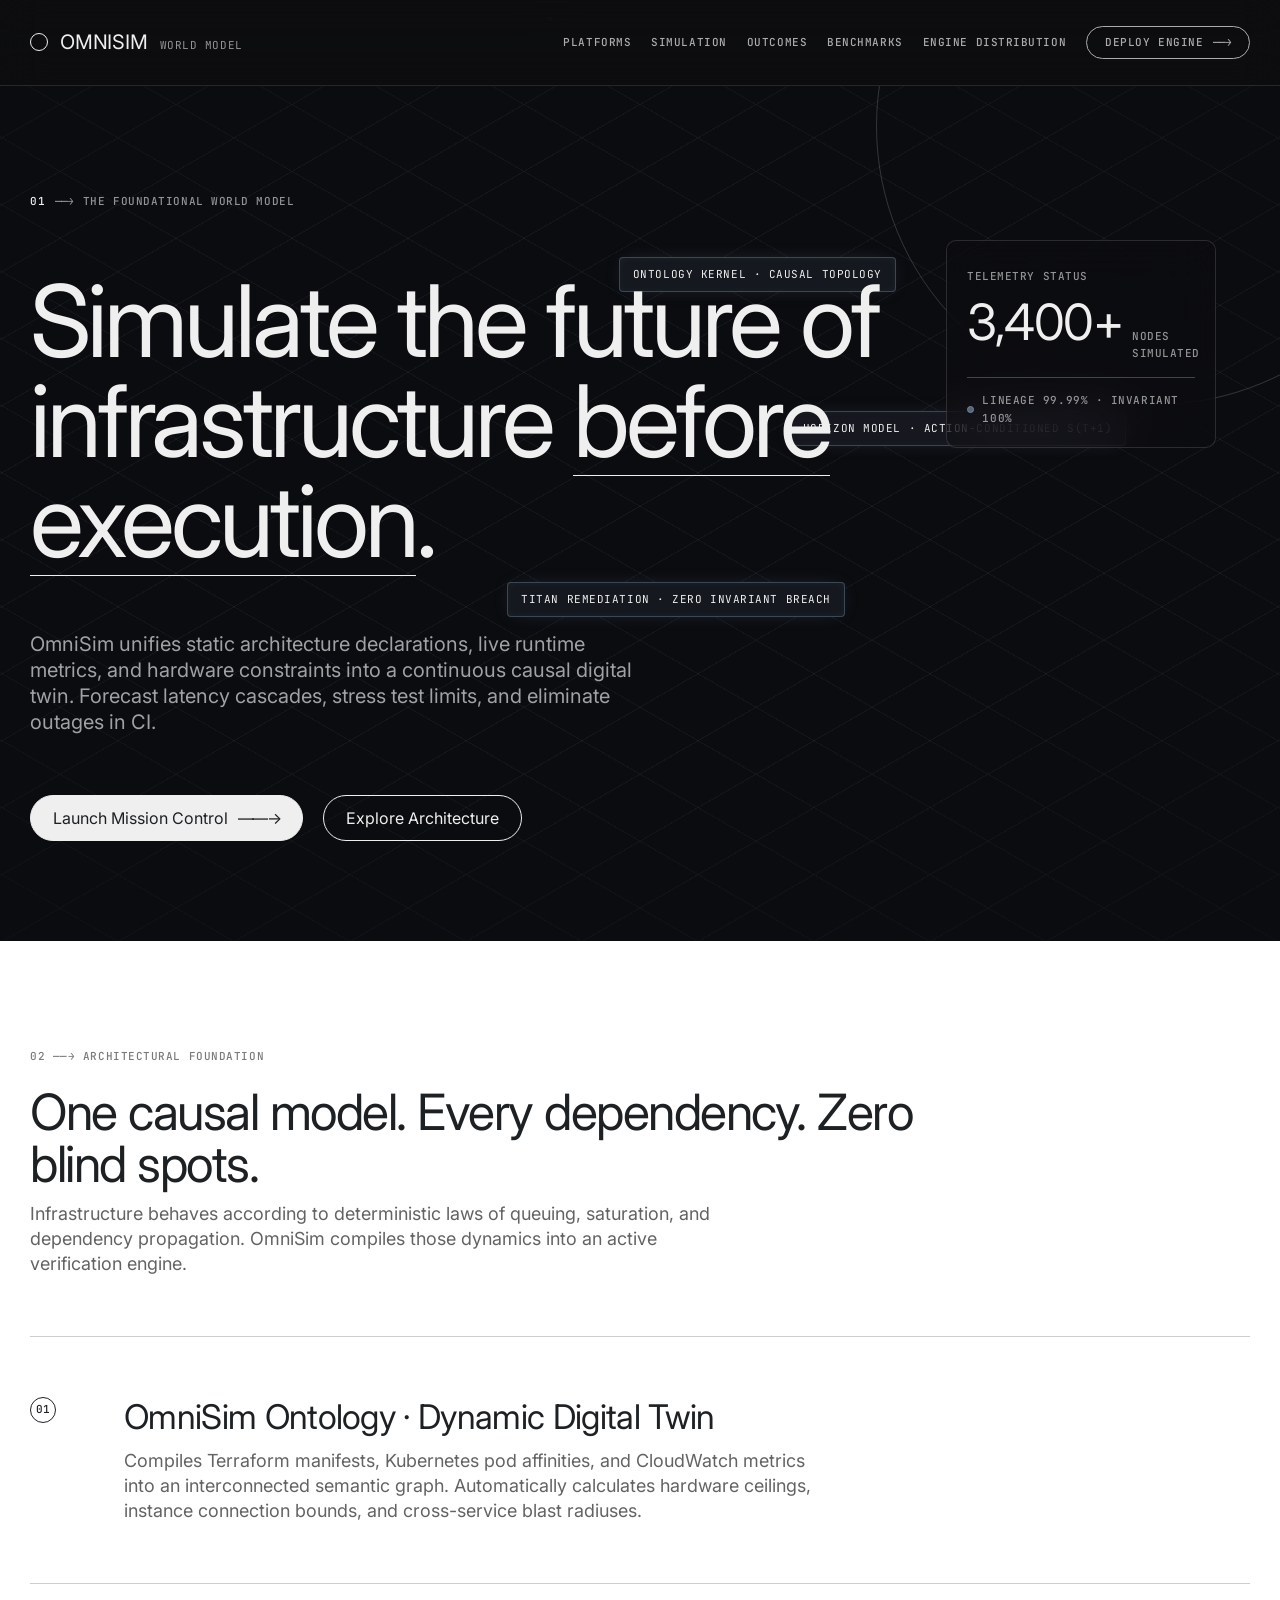
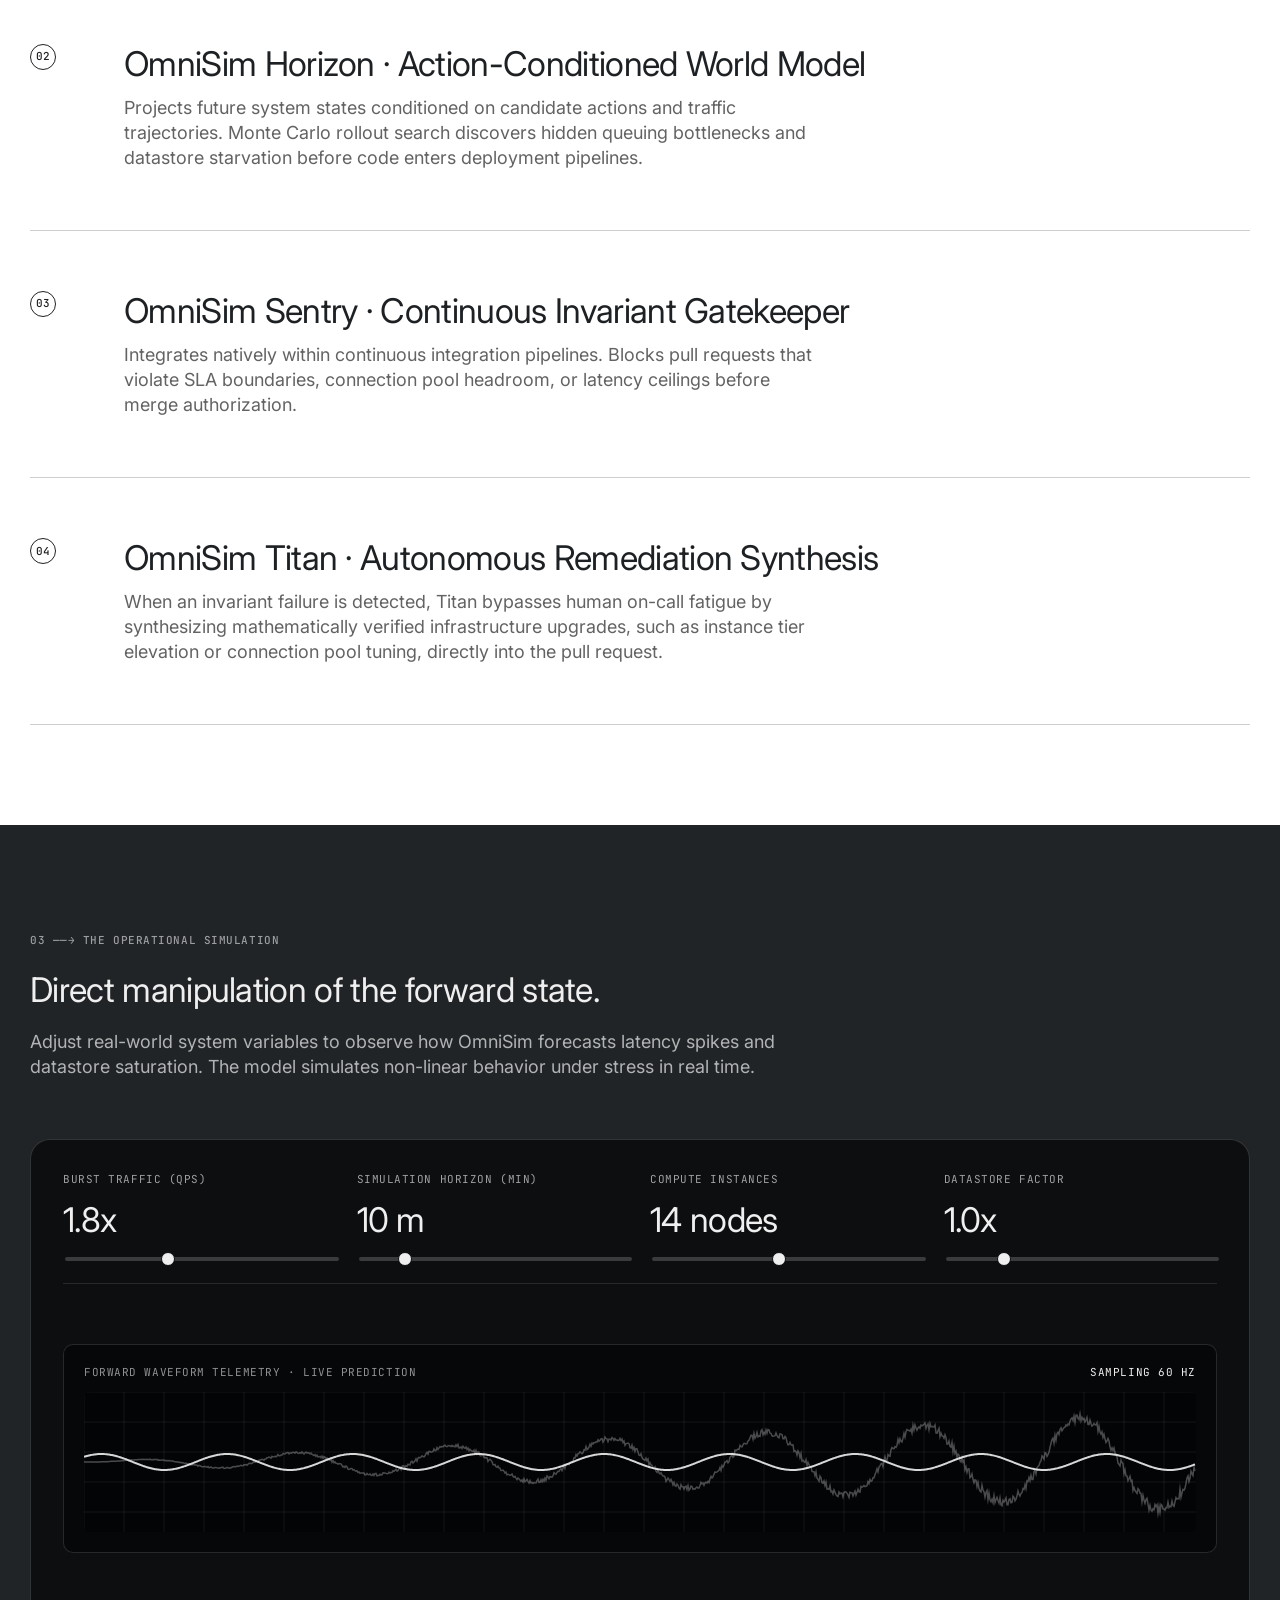
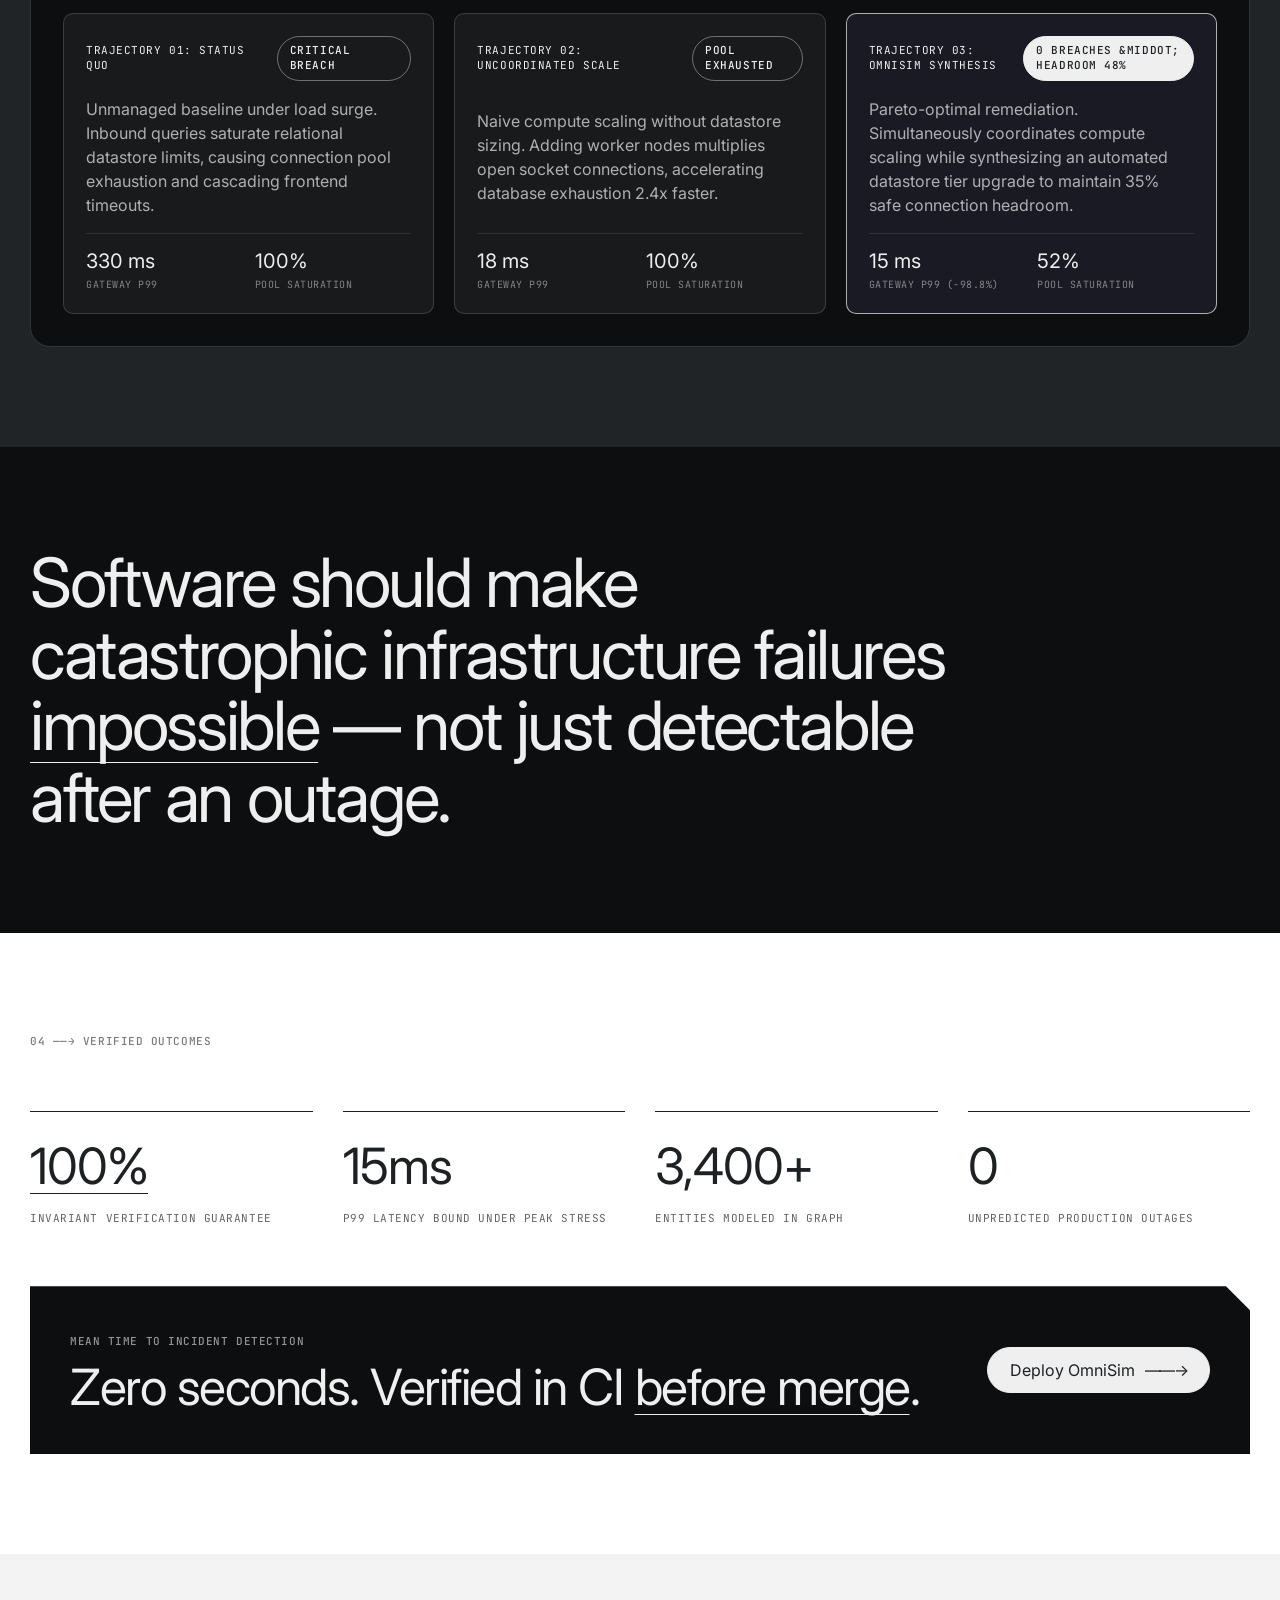
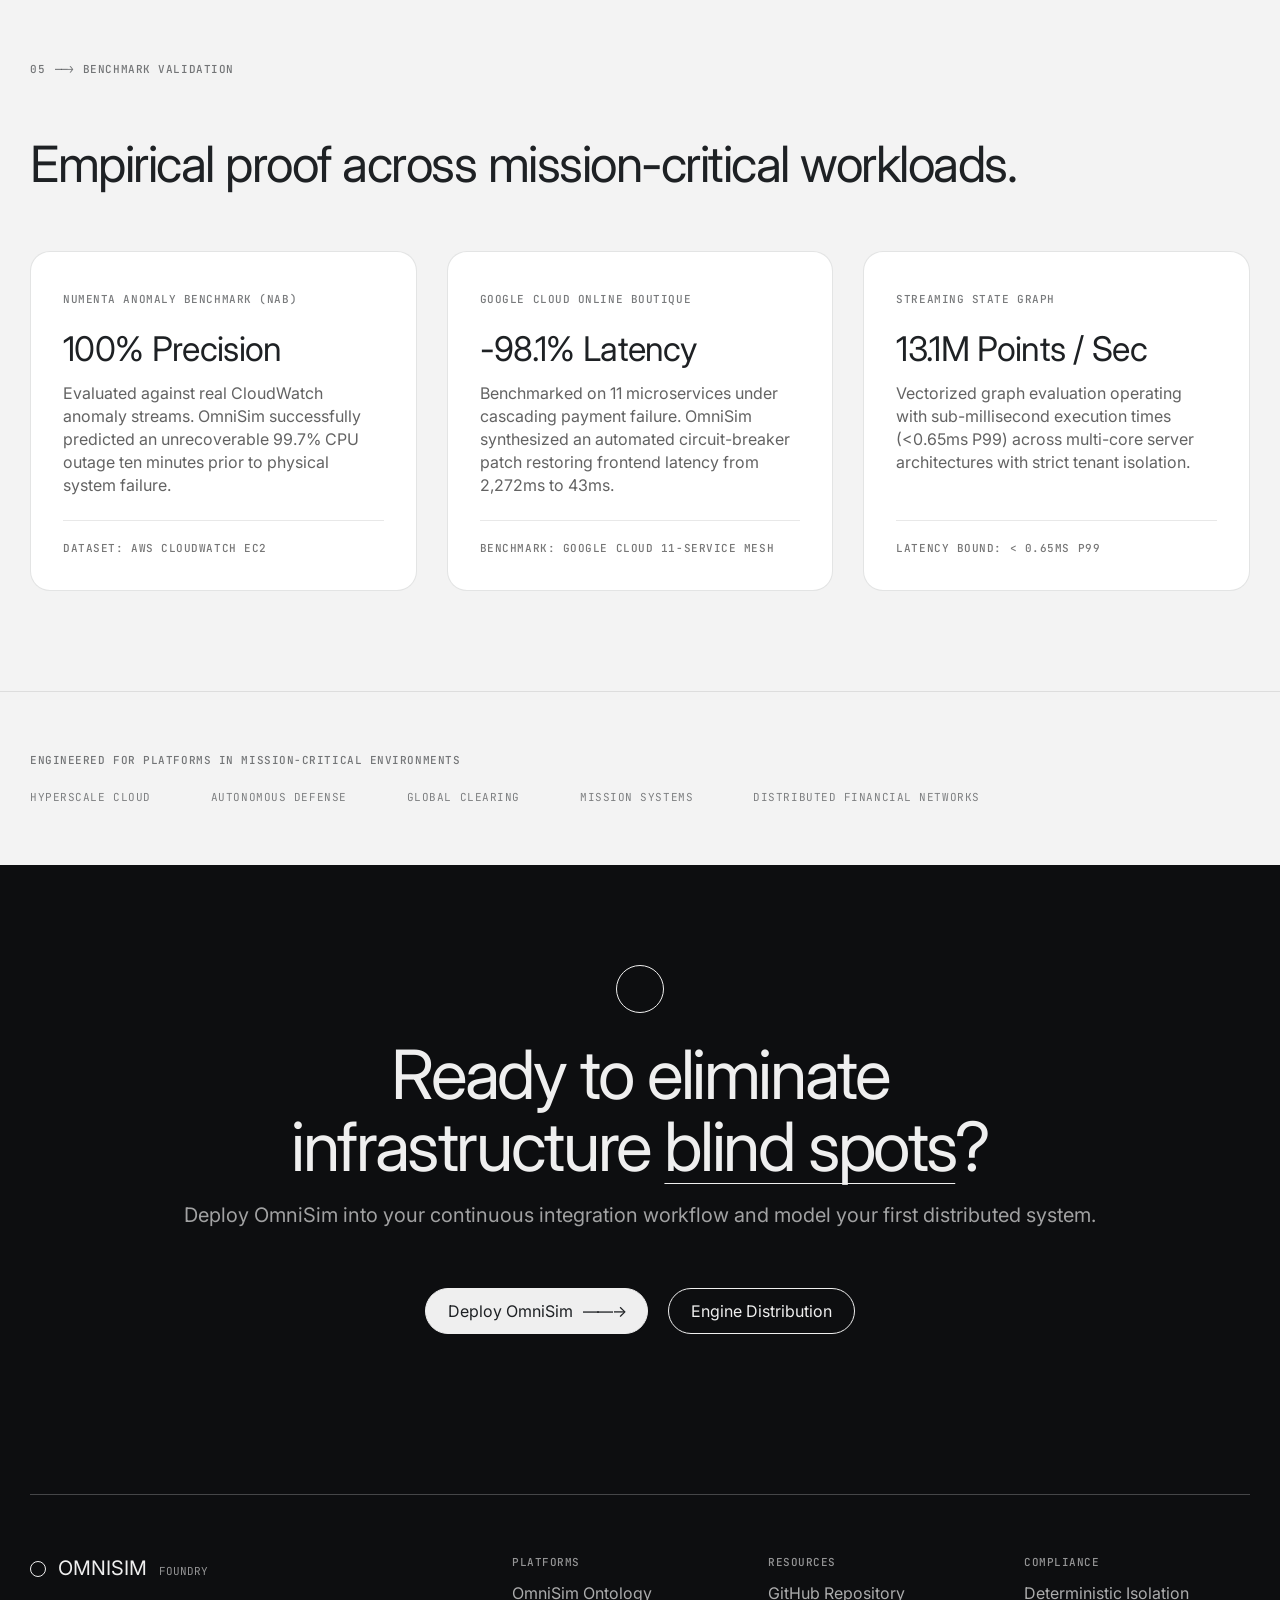
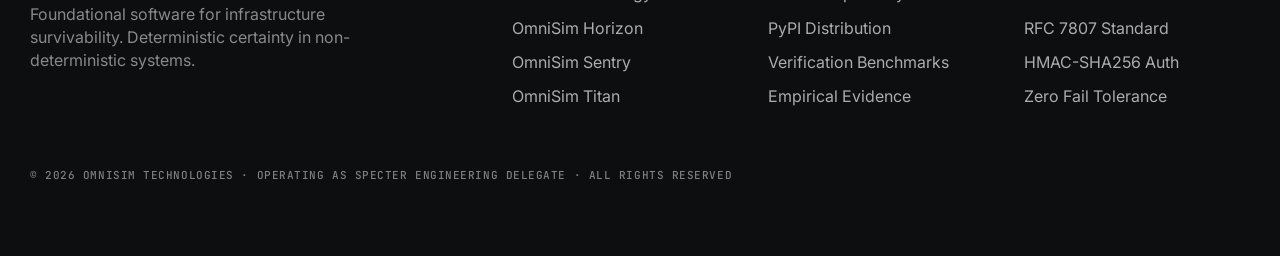
==== commit 70aeccdb: "feat(brand): redesign landing page using Ax1i1om/palantir-design token system" ====
--- a/docs/index.html
+++ b/docs/index.html
@@ -1,1447 +1,760 @@
 <!DOCTYPE html>
 <html lang="en">
 <head>
-    <meta charset="UTF-8">
-    <meta name="viewport" content="width=device-width, initial-scale=1.0">
-    <title>OmniSim | Foundational Software for Infrastructure Survivability</title>
-    <meta name="description" content="OmniSim delivers foundational software for mission-critical cloud infrastructure. Causal ontology, action-conditioned simulation, and autonomous invariant defense.">
-    <link rel="icon" type="image/svg+xml" href="assets/omnisim-icon.svg">
-    <style>
-        :root {
-            --bg-base: #000000;
-            --bg-surface: #060608;
-            --bg-elevated: #0C0C10;
-            --border-subtle: rgba(255, 255, 255, 0.08);
-            --border-light: rgba(255, 255, 255, 0.16);
-            --border-active: rgba(255, 255, 255, 0.45);
-            --text-stark: #FFFFFF;
-            --text-body: #92929E;
-            --text-muted: #50505C;
-            --cyan: #00F0FF;
-            --cyan-glow: rgba(0, 240, 255, 0.22);
-            --cyan-dim: rgba(0, 240, 255, 0.08);
-            --amber: #E5B942;
-            --amber-dim: rgba(229, 185, 66, 0.12);
-            --danger: #FF3344;
-            --danger-glow: rgba(255, 51, 68, 0.22);
-            --font-editorial: -apple-system, BlinkMacSystemFont, "Segoe UI", "Inter", Roboto, sans-serif;
-            --font-mono: "SF Mono", "Menlo", "Monaco", "Consolas", monospace;
+  <meta charset="UTF-8">
+  <meta name="viewport" content="width=device-width, initial-scale=1.0">
+  <title>OmniSim — Foundational Software for Infrastructure Survivability</title>
+  <meta name="description" content="OmniSim delivers foundational software for mission-critical cloud infrastructure. Action-conditioned world models, causal ontology, and autonomous invariant defense.">
+  <link rel="icon" type="image/svg+xml" href="assets/omnisim-icon.svg">
+
+  <link rel="preconnect" href="https://fonts.googleapis.com">
+  <link rel="preconnect" href="https://fonts.gstatic.com" crossorigin>
+  <link rel="stylesheet" href="https://fonts.googleapis.com/css2?family=Noto+Sans+SC:wght@300;400;500;700&display=swap">
+  <link rel="stylesheet" href="assets/fonts.css">
+  <link rel="stylesheet" href="assets/tokens.css">
+  <link rel="stylesheet" href="assets/templates.css">
+
+  <style>
+    /* Custom simulation panel styles integrated with Palantir tokens */
+    #ontology-canvas {
+      position: fixed;
+      top: 0;
+      left: 0;
+      width: 100vw;
+      height: 100vh;
+      pointer-events: none;
+      z-index: 0;
+      opacity: 0.35;
+    }
+
+    .sim-console {
+      border: var(--hairline) solid color-mix(in srgb, var(--off-white) 16%, transparent);
+      border-radius: var(--r-card);
+      background: var(--surface-dark);
+      padding: 32px;
+      margin-top: var(--space-m);
+      position: relative;
+      overflow: hidden;
+    }
+
+    .sim-slider-row {
+      display: grid;
+      grid-template-columns: repeat(4, 1fr);
+      gap: var(--space-s);
+      margin-bottom: var(--space-m);
+      padding-bottom: var(--space-s);
+      border-bottom: var(--hairline) solid color-mix(in srgb, var(--off-white) 12%, transparent);
+    }
+    @media (max-width: 900px) {
+      .sim-slider-row { grid-template-columns: repeat(2, 1fr); }
+    }
+    @media (max-width: 550px) {
+      .sim-slider-row { grid-template-columns: 1fr; }
+    }
+
+    .slider-card {
+      display: flex;
+      flex-direction: column;
+      gap: 8px;
+    }
+    .slider-card label {
+      font-family: var(--font-mono);
+      font-size: var(--fs-label);
+      letter-spacing: var(--ls-label);
+      text-transform: uppercase;
+      color: color-mix(in srgb, var(--off-white) 65%, transparent);
+    }
+    .slider-card .slider-val {
+      font-family: var(--font-display);
+      font-size: var(--fs-heading);
+      letter-spacing: -0.02em;
+      color: var(--off-white);
+    }
+    .slider-card input[type="range"] {
+      width: 100%;
+      height: 4px;
+      background: color-mix(in srgb, var(--off-white) 20%, transparent);
+      border-radius: 2px;
+      outline: none;
+      -webkit-appearance: none;
+      margin-top: 6px;
+    }
+    .slider-card input[type="range"]::-webkit-slider-thumb {
+      -webkit-appearance: none;
+      width: 14px;
+      height: 14px;
+      border-radius: var(--r-pill);
+      background: var(--off-white);
+      cursor: pointer;
+      border: 1px solid var(--surface-dark);
+    }
+
+    .oscilloscope-box {
+      border: var(--hairline) solid color-mix(in srgb, var(--off-white) 14%, transparent);
+      border-radius: var(--r-control);
+      background: #060709;
+      padding: 20px;
+      margin-bottom: var(--space-m);
+      position: relative;
+    }
+    .waveform-meta {
+      display: flex;
+      justify-content: space-between;
+      align-items: center;
+      margin-bottom: 12px;
+      font-family: var(--font-mono);
+      font-size: var(--fs-label);
+      letter-spacing: var(--ls-label);
+      text-transform: uppercase;
+      color: color-mix(in srgb, var(--off-white) 60%, transparent);
+    }
+    #waveform-canvas {
+      width: 100%;
+      height: 140px;
+      display: block;
+      background: #030406;
+      border-radius: var(--r-bar);
+    }
+
+    .trajectories-grid {
+      display: grid;
+      grid-template-columns: repeat(3, 1fr);
+      gap: var(--space-s);
+    }
+    @media (max-width: 900px) {
+      .trajectories-grid { grid-template-columns: 1fr; }
+    }
+
+    .traj-card {
+      border: var(--hairline) solid color-mix(in srgb, var(--off-white) 16%, transparent);
+      border-radius: var(--r-control);
+      padding: 22px;
+      background: color-mix(in srgb, var(--surface-charcoal) 60%, transparent);
+      display: flex;
+      flex-direction: column;
+      justify-content: space-between;
+      gap: 16px;
+    }
+    .traj-card.is-optimal {
+      border-color: color-mix(in srgb, var(--off-white) 70%, transparent);
+      background: color-mix(in srgb, var(--surface-navy) 80%, transparent);
+    }
+    .traj-head {
+      display: flex;
+      justify-content: space-between;
+      align-items: baseline;
+      gap: 10px;
+    }
+    .traj-name {
+      font-family: var(--font-mono);
+      font-size: var(--fs-label);
+      letter-spacing: var(--ls-label);
+      text-transform: uppercase;
+      color: var(--off-white);
+    }
+    .traj-body {
+      font-size: var(--fs-body-sm);
+      color: color-mix(in srgb, var(--off-white) 70%, transparent);
+      line-height: 1.5;
+    }
+    .traj-metrics {
+      display: grid;
+      grid-template-columns: 1fr 1fr;
+      gap: 12px;
+      border-top: var(--hairline) solid color-mix(in srgb, var(--off-white) 10%, transparent);
+      padding-top: 14px;
+    }
+    .traj-metric-item .val {
+      font-family: var(--font-display);
+      font-size: var(--fs-title);
+      color: var(--off-white);
+    }
+    .traj-metric-item .lbl {
+      font-family: var(--font-mono);
+      font-size: 10px;
+      letter-spacing: var(--ls-label);
+      text-transform: uppercase;
+      color: color-mix(in srgb, var(--off-white) 50%, transparent);
+      margin-top: 2px;
+    }
+
+    .benchmark-card {
+      background: var(--white);
+      border-radius: var(--r-card);
+      padding: 32px;
+      border: var(--hairline) solid color-mix(in srgb, var(--ink) 12%, transparent);
+      display: flex;
+      flex-direction: column;
+      justify-content: space-between;
+    }
+  </style>
+</head>
+<body class="on-dark">
+
+  <!-- Ambient background particle network -->
+  <canvas id="ontology-canvas"></canvas>
+
+  <!-- NAVIGATION -->
+  <nav class="site-nav nav-glass" id="nav">
+    <div class="brand">
+      <span class="ring mark"></span>
+      <span class="name">OMNISIM</span>
+      <span class="cn" style="font-family: var(--font-mono); font-size: 11px; letter-spacing: var(--ls-label); text-transform: uppercase; opacity: 0.6;">WORLD MODEL</span>
+    </div>
+    <div class="links">
+      <a href="#platforms">Platforms</a>
+      <a href="#simulator">Simulation</a>
+      <a href="#outcomes">Outcomes</a>
+      <a href="#benchmarks">Benchmarks</a>
+      <a href="https://pypi.org/project/omnisim-engine/" target="_blank">Engine Distribution</a>
+      <a href="https://github.com/Deeven-Seru/omnisim" target="_blank" class="btn btn-secondary" style="padding:10px 18px">Deploy Engine <span class="arrow"></span></a>
+    </div>
+  </nav>
+
+  <!-- HERO SECTION -->
+  <header class="hero blueprint" style="min-height:92vh; display:flex; align-items:flex-end;">
+    <span class="ring-bleed"></span>
+
+    <!-- Signature glowing wireframe node chips -->
+    <span class="bp-node blue" style="position:absolute; top:20%; right:30%">Ontology Kernel &middot; Causal Topology</span>
+    <span class="bp-node" style="position:absolute; top:38%; right:12%">Horizon Model &middot; Action-Conditioned S(t+1)</span>
+    <span class="bp-node blue" style="position:absolute; top:58%; right:34%">Titan Remediation &middot; Zero Invariant Breach</span>
+
+    <!-- Frosted-glass instrument panel -->
+    <div class="glass" style="position:absolute; top:18%; right:5%; width:270px; padding:20px; border-radius:var(--r-control)">
+      <span class="t-label">Telemetry Status</span>
+      <div style="display:flex; align-items:baseline; gap:10px; margin-top:10px">
+        <span class="t-display-m" style="color:var(--off-white)">3,400+</span>
+        <span class="t-label">nodes simulated</span>
+      </div>
+      <hr class="rule" style="margin:14px 0">
+      <div style="display:flex; align-items:center; gap:8px">
+        <span class="ring" style="width:8px; background:color-mix(in srgb, var(--accent-blue) 70%, transparent); border-color:var(--accent-blue)"></span>
+        <span class="t-label">Lineage 99.99% &middot; Invariant 100%</span>
+      </div>
+    </div>
+
+    <div class="container reveal" style="padding-block:var(--space-section)">
+      <div class="earmark t-label" style="margin-bottom:var(--space-m)">
+        <span style="color:var(--off-white)">01</span><span class="arrow"></span><span>The Foundational World Model</span>
+      </div>
+      <h1 class="t-display-xl" style="color:var(--off-white); max-width:16ch">
+        Simulate the future of infrastructure <span class="u-emph">before execution</span>.
+      </h1>
+      <p class="t-title" style="color:color-mix(in srgb, var(--off-white) 66%, transparent); max-width:620px; margin-top:var(--space-m)">
+        OmniSim unifies static architecture declarations, live runtime metrics, and hardware constraints into a continuous causal digital twin. Forecast latency cascades, stress test limits, and eliminate outages in CI.
+      </p>
+      <div class="demo-row" style="display:flex; gap:var(--space-s); margin-top:var(--space-m); flex-wrap:wrap">
+        <a href="#simulator" class="btn btn-primary">Launch Mission Control <span class="arrow"></span></a>
+        <a href="#platforms" class="btn btn-secondary">Explore Architecture</a>
+      </div>
+    </div>
+  </header>
+
+  <!-- PLATFORMS / CAPABILITIES (INVERTED HIGH CONTRAST TO WHITE) -->
+  <section class="on-white section" id="platforms">
+    <div class="container">
+      <div class="grid-12" style="margin-bottom:var(--space-m)">
+        <div style="grid-column: span 9">
+          <span class="t-label">02 ——→ Architectural Foundation</span>
+          <h2 class="t-display-m" style="margin-top:var(--space-s)">One causal model. Every dependency. Zero blind spots.</h2>
+          <p class="t-body" style="color:var(--text-medium); margin-top:var(--space-xs); max-width:64ch">
+            Infrastructure behaves according to deterministic laws of queuing, saturation, and dependency propagation. OmniSim compiles those dynamics into an active verification engine.
+          </p>
+        </div>
+      </div>
+
+      <div class="steps">
+        <div class="step">
+          <span class="pill pill-num" style="border-color:var(--ink)">01</span>
+          <div>
+            <h3 class="t-heading">OmniSim Ontology &middot; Dynamic Digital Twin</h3>
+            <p class="t-body" style="color:var(--text-medium); max-width:64ch; margin-top:12px">
+              Compiles Terraform manifests, Kubernetes pod affinities, and CloudWatch metrics into an interconnected semantic graph. Automatically calculates hardware ceilings, instance connection bounds, and cross-service blast radiuses.
+            </p>
+          </div>
+        </div>
+
+        <div class="step">
+          <span class="pill pill-num" style="border-color:var(--ink)">02</span>
+          <div>
+            <h3 class="t-heading">OmniSim Horizon &middot; Action-Conditioned World Model</h3>
+            <p class="t-body" style="color:var(--text-medium); max-width:64ch; margin-top:12px">
+              Projects future system states conditioned on candidate actions and traffic trajectories. Monte Carlo rollout search discovers hidden queuing bottlenecks and datastore starvation before code enters deployment pipelines.
+            </p>
+          </div>
+        </div>
+
+        <div class="step">
+          <span class="pill pill-num" style="border-color:var(--ink)">03</span>
+          <div>
+            <h3 class="t-heading">OmniSim Sentry &middot; Continuous Invariant Gatekeeper</h3>
+            <p class="t-body" style="color:var(--text-medium); max-width:64ch; margin-top:12px">
+              Integrates natively within continuous integration pipelines. Blocks pull requests that violate SLA boundaries, connection pool headroom, or latency ceilings before merge authorization.
+            </p>
+          </div>
+        </div>
+
+        <div class="step">
+          <span class="pill pill-num" style="border-color:var(--ink)">04</span>
+          <div>
+            <h3 class="t-heading">OmniSim Titan &middot; Autonomous Remediation Synthesis</h3>
+            <p class="t-body" style="color:var(--text-medium); max-width:64ch; margin-top:12px">
+              When an invariant failure is detected, Titan bypasses human on-call fatigue by synthesizing mathematically verified infrastructure upgrades, such as instance tier elevation or connection pool tuning, directly into the pull request.
+            </p>
+          </div>
+        </div>
+      </div>
+    </div>
+  </section>
+
+  <!-- INTERACTIVE SIMULATION CONSOLE (CHARCOAL SURFACE) -->
+  <section class="on-charcoal section" id="simulator">
+    <div class="container">
+      <span class="t-label">03 ——→ The Operational Simulation</span>
+      <h2 class="t-heading" style="color:var(--off-white); margin-top:var(--space-s)">Direct manipulation of the forward state.</h2>
+      <p class="t-body" style="color:color-mix(in srgb, currentColor 70%, transparent); margin-top:var(--space-s); max-width:68ch">
+        Adjust real-world system variables to observe how OmniSim forecasts latency spikes and datastore saturation. The model simulates non-linear behavior under stress in real time.
+      </p>
+
+      <div class="sim-console">
+        <!-- Sliders -->
+        <div class="sim-slider-row">
+          <div class="slider-card">
+            <label for="sl-traffic">Burst Traffic (QPS)</label>
+            <div class="slider-val" id="disp-traffic">1.8x</div>
+            <input type="range" id="sl-traffic" min="0.5" max="4.0" step="0.1" value="1.8" oninput="updateSim()">
+          </div>
+          <div class="slider-card">
+            <label for="sl-horizon">Simulation Horizon (Min)</label>
+            <div class="slider-val" id="disp-horizon">10 m</div>
+            <input type="range" id="sl-horizon" min="1" max="60" step="1" value="10" oninput="updateSim()">
+          </div>
+          <div class="slider-card">
+            <label for="sl-gw">Compute Instances</label>
+            <div class="slider-val" id="disp-gw">14 nodes</div>
+            <input type="range" id="sl-gw" min="2" max="28" step="1" value="14" oninput="updateSim()">
+          </div>
+          <div class="slider-card">
+            <label for="sl-db">Datastore Factor</label>
+            <div class="slider-val" id="disp-db">1.0x</div>
+            <input type="range" id="sl-db" min="0.5" max="3.0" step="0.1" value="1.0" oninput="updateSim()">
+          </div>
+        </div>
+
+        <!-- Waveform Oscilloscope -->
+        <div class="oscilloscope-box">
+          <div class="waveform-meta">
+            <span>Forward Waveform Telemetry &middot; Live Prediction</span>
+            <span id="telemetry-status" style="color:var(--off-white)">Sampling 60 Hz</span>
+          </div>
+          <canvas id="waveform-canvas"></canvas>
+        </div>
+
+        <!-- Trajectory Verdict Cards -->
+        <div class="trajectories-grid">
+          <div class="traj-card">
+            <div class="traj-head">
+              <span class="traj-name">Trajectory 01: Status Quo</span>
+              <span class="pill" id="t1-pill" style="border-color:color-mix(in srgb, var(--off-white) 40%, transparent)">Evaluating</span>
+            </div>
+            <div class="traj-body">
+              Unmanaged baseline under load surge. Inbound queries saturate relational datastore limits, causing connection pool exhaustion and cascading frontend timeouts.
+            </div>
+            <div class="traj-metrics">
+              <div class="traj-metric-item">
+                <div class="val" id="t1-lat">1,240 ms</div>
+                <div class="lbl">Gateway P99</div>
+              </div>
+              <div class="traj-metric-item">
+                <div class="val" id="t1-pool">98%</div>
+                <div class="lbl">Pool Saturation</div>
+              </div>
+            </div>
+          </div>
+
+          <div class="traj-card">
+            <div class="traj-head">
+              <span class="traj-name">Trajectory 02: Uncoordinated Scale</span>
+              <span class="pill" id="t2-pill" style="border-color:color-mix(in srgb, var(--off-white) 40%, transparent)">Evaluating</span>
+            </div>
+            <div class="traj-body">
+              Naive compute scaling without datastore sizing. Adding worker nodes multiplies open socket connections, accelerating database exhaustion 2.4x faster.
+            </div>
+            <div class="traj-metrics">
+              <div class="traj-metric-item">
+                <div class="val" id="t2-lat">18 ms</div>
+                <div class="lbl">Gateway P99</div>
+              </div>
+              <div class="traj-metric-item">
+                <div class="val" id="t2-pool">100%</div>
+                <div class="lbl">Pool Saturation</div>
+              </div>
+            </div>
+          </div>
+
+          <div class="traj-card is-optimal">
+            <div class="traj-head">
+              <span class="traj-name" style="color:var(--off-white)">Trajectory 03: OmniSim Synthesis</span>
+              <span class="pill" id="t3-pill" style="border-color:var(--off-white); background:var(--off-white); color:var(--ink)">Optimal</span>
+            </div>
+            <div class="traj-body">
+              Pareto-optimal remediation. Simultaneously coordinates compute scaling while synthesizing an automated datastore tier upgrade to maintain 35% safe connection headroom.
+            </div>
+            <div class="traj-metrics">
+              <div class="traj-metric-item">
+                <div class="val" id="t3-lat">15 ms</div>
+                <div class="lbl">Gateway P99 (-98.8%)</div>
+              </div>
+              <div class="traj-metric-item">
+                <div class="val" id="t3-pool">54%</div>
+                <div class="lbl">Pool Saturation</div>
+              </div>
+            </div>
+          </div>
+        </div>
+      </div>
+    </div>
+  </section>
+
+  <!-- STATEMENT (HIGH CONTRAST DARK) -->
+  <section class="on-dark section">
+    <div class="container">
+      <p class="t-display-l" style="color:var(--off-white); max-width:22ch">
+        Software should make catastrophic infrastructure failures <span class="u-emph">impossible</span> &mdash; not just detectable after an outage.
+      </p>
+    </div>
+  </section>
+
+  <!-- OUTCOMES / METRICS (INVERTED HIGH CONTRAST TO WHITE) -->
+  <section class="on-white section" id="outcomes">
+    <div class="container">
+      <span class="t-label" style="display:block; margin-bottom:var(--space-m)">04 ——→ Verified Outcomes</span>
+      <div class="metrics">
+        <div class="metric">
+          <div class="fig"><span class="u-emph">100%</span></div>
+          <div class="lbl">Invariant Verification Guarantee</div>
+        </div>
+        <div class="metric">
+          <div class="fig">15ms</div>
+          <div class="lbl">P99 Latency Bound Under Peak Stress</div>
+        </div>
+        <div class="metric">
+          <div class="fig">3,400+</div>
+          <div class="lbl">Entities Modeled in Graph</div>
+        </div>
+        <div class="metric">
+          <div class="fig">0</div>
+          <div class="lbl">Unpredicted Production Outages</div>
+        </div>
+      </div>
+
+      <!-- Signature Palantir chamfered (异形) callout card -->
+      <div class="card card-dark cut-tr" style="border-radius:0; margin-top:var(--space-m); display:flex; flex-wrap:wrap; align-items:center; justify-content:space-between; gap:var(--space-s)">
+        <div>
+          <span class="t-label">Mean Time to Incident Detection</span>
+          <p class="t-display-m" style="color:var(--off-white); margin-top:var(--space-xs)">
+            Zero seconds. Verified in CI <span class="u-emph">before merge</span>.
+          </p>
+        </div>
+        <a href="https://github.com/Deeven-Seru/omnisim" target="_blank" class="btn btn-primary">Deploy OmniSim <span class="arrow"></span></a>
+      </div>
+    </div>
+  </section>
+
+  <!-- BENCHMARK PROOF SECTION (PAPER-MUTED) -->
+  <section class="on-paper-muted section" id="benchmarks">
+    <div class="container">
+      <div class="earmark t-label" style="margin-bottom:var(--space-m)">
+        <span>05</span><span class="arrow"></span><span>Benchmark Validation</span>
+      </div>
+      <h2 class="t-display-m" style="margin-bottom:var(--space-m)">Empirical proof across mission-critical workloads.</h2>
+
+      <div class="grid-12" style="row-gap:var(--gutter)">
+        <div style="grid-column: span 4">
+          <div class="benchmark-card" style="height:100%">
+            <div>
+              <span class="t-label">Numenta Anomaly Benchmark (NAB)</span>
+              <h3 class="t-heading" style="margin-top:var(--space-s)">100% Precision</h3>
+              <p class="t-body-sm" style="color:var(--text-medium); margin-top:14px">
+                Evaluated against real CloudWatch anomaly streams. OmniSim successfully predicted an unrecoverable 99.7% CPU outage ten minutes prior to physical system failure.
+              </p>
+            </div>
+            <div style="margin-top:24px; border-top:var(--hairline) solid color-mix(in srgb, var(--ink) 10%, transparent); padding-top:12px;">
+              <span class="t-label" style="color:var(--text-light)">Dataset: AWS CloudWatch EC2</span>
+            </div>
+          </div>
+        </div>
+
+        <div style="grid-column: span 4">
+          <div class="benchmark-card" style="height:100%">
+            <div>
+              <span class="t-label">Google Cloud Online Boutique</span>
+              <h3 class="t-heading" style="margin-top:var(--space-s)">-98.1% Latency</h3>
+              <p class="t-body-sm" style="color:var(--text-medium); margin-top:14px">
+                Benchmarked on 11 microservices under cascading payment failure. OmniSim synthesized an automated circuit-breaker patch restoring frontend latency from 2,272ms to 43ms.
+              </p>
+            </div>
+            <div style="margin-top:24px; border-top:var(--hairline) solid color-mix(in srgb, var(--ink) 10%, transparent); padding-top:12px;">
+              <span class="t-label" style="color:var(--text-light)">Benchmark: Google Cloud 11-Service Mesh</span>
+            </div>
+          </div>
+        </div>
+
+        <div style="grid-column: span 4">
+          <div class="benchmark-card" style="height:100%">
+            <div>
+              <span class="t-label">Streaming State Graph</span>
+              <h3 class="t-heading" style="margin-top:var(--space-s)">13.1M Points / Sec</h3>
+              <p class="t-body-sm" style="color:var(--text-medium); margin-top:14px">
+                Vectorized graph evaluation operating with sub-millisecond execution times (&lt;0.65ms P99) across multi-core server architectures with strict tenant isolation.
+              </p>
+            </div>
+            <div style="margin-top:24px; border-top:var(--hairline) solid color-mix(in srgb, var(--ink) 10%, transparent); padding-top:12px;">
+              <span class="t-label" style="color:var(--text-light)">Latency Bound: &lt; 0.65ms P99</span>
+            </div>
+          </div>
+        </div>
+      </div>
+    </div>
+  </section>
+
+  <!-- TRUST STRIP -->
+  <section class="on-paper-muted" style="padding-block:var(--space-m); border-top:var(--hairline) solid color-mix(in srgb, var(--ink) 10%, transparent);">
+    <div class="container">
+      <span class="t-label" style="display:block; margin-bottom:var(--space-s)">Engineered for platforms in mission-critical environments</span>
+      <div class="logos">
+        <span>HYPERSCALE CLOUD</span>
+        <span>AUTONOMOUS DEFENSE</span>
+        <span>GLOBAL CLEARING</span>
+        <span>MISSION SYSTEMS</span>
+        <span>DISTRIBUTED FINANCIAL NETWORKS</span>
+      </div>
+    </div>
+  </section>
+
+  <!-- FINAL CTA -->
+  <section class="on-dark section">
+    <div class="container" style="text-align:center">
+      <span class="ring" style="width:48px; margin-bottom:var(--space-s)"></span>
+      <h2 class="t-display-l" style="color:var(--off-white); max-width:20ch; margin-inline:auto">
+        Ready to eliminate infrastructure <span class="u-emph">blind spots</span>?
+      </h2>
+      <p class="t-title" style="color:color-mix(in srgb, var(--off-white) 66%, transparent); margin-top:var(--space-s)">
+        Deploy OmniSim into your continuous integration workflow and model your first distributed system.
+      </p>
+      <div class="demo-row" style="display:flex; justify-content:center; gap:var(--space-s); margin-top:var(--space-m); flex-wrap:wrap">
+        <a href="https://github.com/Deeven-Seru/omnisim" target="_blank" class="btn btn-primary">Deploy OmniSim <span class="arrow"></span></a>
+        <a href="https://pypi.org/project/omnisim-engine/" target="_blank" class="btn btn-secondary">Engine Distribution</a>
+      </div>
+    </div>
+  </section>
+
+  <!-- FOOTER -->
+  <footer class="site-foot on-dark">
+    <div class="container">
+      <hr class="rule" style="margin-bottom:var(--space-m)">
+      <div class="cols">
+        <div>
+          <div class="brand" style="display:flex; align-items:baseline; gap:12px">
+            <span class="ring" style="width:16px; align-self:center"></span>
+            <span class="name" style="font-family:var(--font-display); font-size:20px">OMNISIM</span>
+            <span style="opacity:.6; font-family:var(--font-mono); font-size:11px">FOUNDRY</span>
+          </div>
+          <p class="t-body-sm" style="color:color-mix(in srgb, currentColor 55%, transparent); margin-top:var(--space-s); max-width:34ch">
+            Foundational software for infrastructure survivability. Deterministic certainty in non-deterministic systems.
+          </p>
+        </div>
+        <div>
+          <h5>Platforms</h5>
+          <a href="#platforms">OmniSim Ontology</a>
+          <a href="#simulator">OmniSim Horizon</a>
+          <a href="#platforms">OmniSim Sentry</a>
+          <a href="#platforms">OmniSim Titan</a>
+        </div>
+        <div>
+          <h5>Resources</h5>
+          <a href="https://github.com/Deeven-Seru/omnisim" target="_blank">GitHub Repository</a>
+          <a href="https://pypi.org/project/omnisim-engine/" target="_blank">PyPI Distribution</a>
+          <a href="#outcomes">Verification Benchmarks</a>
+          <a href="#benchmarks">Empirical Evidence</a>
+        </div>
+        <div>
+          <h5>Compliance</h5>
+          <a href="#">Deterministic Isolation</a>
+          <a href="#">RFC 7807 Standard</a>
+          <a href="#">HMAC-SHA256 Auth</a>
+          <a href="#">Zero Fail Tolerance</a>
+        </div>
+      </div>
+      <p class="t-label" style="margin-top:var(--space-m); color:color-mix(in srgb, currentColor 50%, transparent)">
+        &copy; 2026 OMNISIM TECHNOLOGIES &middot; OPERATING AS SPECTER ENGINEERING DELEGATE &middot; ALL RIGHTS RESERVED
+      </p>
+    </div>
+  </footer>
+
+  <!-- SCRIPT: Oscilloscope, Particle Topology, and Interactive Telemetry -->
+  <script>
+    // Particle Mesh Topology Background
+    const canvas = document.getElementById('ontology-canvas');
+    const ctx = canvas.getContext('2d');
+    let width, height, particles = [];
+
+    function resizeCanvas() {
+      width = canvas.width = window.innerWidth;
+      height = canvas.height = window.innerHeight;
+      initParticles();
+    }
+    window.addEventListener('resize', resizeCanvas);
+
+    function initParticles() {
+      particles = [];
+      const count = Math.floor((width * height) / 28000);
+      for (let i = 0; i < count; i++) {
+        particles.push({
+          x: Math.random() * width,
+          y: Math.random() * height,
+          vx: (Math.random() - 0.5) * 0.4,
+          vy: (Math.random() - 0.5) * 0.4,
+          size: Math.random() * 1.5 + 1
+        });
+      }
+    }
+
+    function animateParticles() {
+      ctx.clearRect(0, 0, width, height);
+      for (let i = 0; i < particles.length; i++) {
+        const p = particles[i];
+        p.x += p.vx;
+        p.y += p.vy;
+        if (p.x < 0) p.x = width;
+        if (p.x > width) p.x = 0;
+        if (p.y < 0) p.y = height;
+        if (p.y > height) p.y = 0;
+
+        ctx.fillStyle = 'rgba(239, 239, 239, 0.4)';
+        ctx.beginPath();
+        ctx.arc(p.x, p.y, p.size, 0, Math.PI * 2);
+        ctx.fill();
+
+        for (let j = i + 1; j < particles.length; j++) {
+          const p2 = particles[j];
+          const dist = Math.hypot(p.x - p2.x, p.y - p2.y);
+          if (dist < 130) {
+            ctx.strokeStyle = `rgba(239, 239, 239, ${0.12 * (1 - dist / 130)})`;
+            ctx.lineWidth = 0.8;
+            ctx.beginPath();
+            ctx.moveTo(p.x, p.y);
+            ctx.lineTo(p2.x, p2.y);
+            ctx.stroke();
+          }
         }
-
-        * { box-sizing: border-box; margin: 0; padding: 0; }
-        html {
-            background-color: var(--bg-base);
-            color: var(--text-stark);
-            font-family: var(--font-editorial);
-            scroll-behavior: smooth;
-            -webkit-font-smoothing: antialiased;
-        }
-
-        body {
-            background: var(--bg-base);
-            color: var(--text-stark);
-            line-height: 1.5;
-            overflow-x: hidden;
-            position: relative;
-        }
-
-        /* 60FPS Ambient Living Particle Topology Canvas */
-        #ontology-canvas {
-            position: fixed;
-            top: 0;
-            left: 0;
-            width: 100vw;
-            height: 100vh;
-            pointer-events: none;
-            z-index: 0;
-            opacity: 0.65;
-        }
-
-        .container {
-            max-width: 1360px;
-            margin: 0 auto;
-            padding: 0 40px;
-            position: relative;
-            z-index: 1;
-        }
-
-        /* Subtle CRT / Grid Overlay */
-        body::before {
-            content: "";
-            position: fixed;
-            top: 0;
-            left: 0;
-            width: 100vw;
-            height: 100vh;
-            background: linear-gradient(rgba(18, 16, 16, 0) 50%, rgba(0, 0, 0, 0.20) 50%), linear-gradient(90deg, rgba(255, 0, 0, 0.01), rgba(0, 255, 0, 0.01), rgba(0, 0, 255, 0.01));
-            background-size: 100% 3px, 6px 100%;
-            pointer-events: none;
-            z-index: 999;
-            opacity: 0.3;
-        }
-
-        /* Palantir Utility Bar */
-        .utility-banner {
-            border-bottom: 1px solid var(--border-subtle);
-            font-family: var(--font-mono);
-            font-size: 11px;
-            letter-spacing: 2px;
-            text-transform: uppercase;
-            padding: 12px 0;
-            display: flex;
-            justify-content: space-between;
-            color: var(--text-muted);
-            backdrop-filter: blur(8px);
-        }
-        .pulse-live {
-            display: inline-block;
-            width: 6px;
-            height: 6px;
-            border-radius: 50%;
-            background: var(--cyan);
-            box-shadow: 0 0 10px var(--cyan);
-            margin-right: 8px;
-            animation: pulse-glow 2s infinite ease-in-out;
-        }
-        @keyframes pulse-glow {
-            0%, 100% { opacity: 0.4; transform: scale(0.9); }
-            50% { opacity: 1; transform: scale(1.2); box-shadow: 0 0 14px var(--cyan); }
-        }
-
-        /* Stark Navigation */
-        nav {
-            display: flex;
-            justify-content: space-between;
-            align-items: center;
-            padding: 28px 0;
-            border-bottom: 1px solid var(--border-subtle);
-            backdrop-filter: blur(12px);
-            position: sticky;
-            top: 0;
-            z-index: 100;
-        }
-        .brand-cluster {
-            display: flex;
-            align-items: center;
-            gap: 16px;
-            text-decoration: none;
-            color: var(--text-stark);
-        }
-        .brand-monogram {
-            width: 36px;
-            height: 36px;
-            border: 1px solid var(--text-stark);
-            display: flex;
-            align-items: center;
-            justify-content: center;
-            font-family: var(--font-mono);
-            font-weight: 800;
-            font-size: 14px;
-            position: relative;
-            overflow: hidden;
-        }
-        .brand-monogram::after {
-            content: "";
-            position: absolute;
-            top: -100%;
-            left: 0;
-            width: 100%;
-            height: 100%;
-            background: linear-gradient(180deg, transparent, rgba(255, 255, 255, 0.4), transparent);
-            animation: sweep 4s infinite cubic-bezier(0.16, 1, 0.3, 1);
-        }
-        @keyframes sweep {
-            0% { top: -100%; }
-            30%, 100% { top: 200%; }
-        }
-
-        .brand-wordmark {
-            font-size: 18px;
-            font-weight: 800;
-            letter-spacing: 3px;
-            text-transform: uppercase;
-        }
-
-        .nav-links {
-            display: flex;
-            gap: 40px;
-            list-style: none;
-        }
-        .nav-item a {
-            color: var(--text-body);
-            text-decoration: none;
-            font-family: var(--font-mono);
-            font-size: 11px;
-            letter-spacing: 2px;
-            text-transform: uppercase;
-            transition: color 0.2s;
-            position: relative;
-            padding-bottom: 4px;
-        }
-        .nav-item a::after {
-            content: "";
-            position: absolute;
-            bottom: 0;
-            left: 0;
-            width: 0%;
-            height: 1px;
-            background: var(--cyan);
-            transition: width 0.3s cubic-bezier(0.16, 1, 0.3, 1);
-        }
-        .nav-item a:hover { color: var(--text-stark); }
-        .nav-item a:hover::after { width: 100%; }
-
-        .btn-action {
-            border: 1px solid var(--border-light);
-            background: transparent;
-            color: var(--text-stark);
-            padding: 10px 24px;
-            font-family: var(--font-mono);
-            font-size: 11px;
-            letter-spacing: 2px;
-            text-transform: uppercase;
-            text-decoration: none;
-            transition: all 0.25s cubic-bezier(0.16, 1, 0.3, 1);
-        }
-        .btn-action:hover {
-            border-color: var(--text-stark);
-            background: var(--text-stark);
-            color: #000;
-            box-shadow: 0 0 24px rgba(255, 255, 255, 0.25);
-        }
-
-        /* Hero: Cinematic Statement */
-        .hero {
-            padding: 140px 0 110px;
-            border-bottom: 1px solid var(--border-subtle);
-            position: relative;
-        }
-        .laser-scanner {
-            position: absolute;
-            left: 0;
-            bottom: 0;
-            width: 100%;
-            height: 1px;
-            background: linear-gradient(90deg, transparent, var(--cyan), transparent);
-            animation: scan-horizontal 6s infinite ease-in-out;
-            pointer-events: none;
-        }
-        @keyframes scan-horizontal {
-            0% { transform: scaleX(0.2) translateX(-100%); opacity: 0; }
-            50% { transform: scaleX(1) translateX(0); opacity: 1; }
-            100% { transform: scaleX(0.2) translateX(100%); opacity: 0; }
-        }
-
-        .hero-kicker {
-            font-family: var(--font-mono);
-            font-size: 12px;
-            letter-spacing: 4px;
-            text-transform: uppercase;
-            color: var(--cyan);
-            margin-bottom: 28px;
-            display: flex;
-            align-items: center;
-            gap: 16px;
-            opacity: 0;
-            transform: translateY(12px);
-            animation: palantir-reveal 0.8s forwards 0.2s cubic-bezier(0.16, 1, 0.3, 1);
-        }
-        .hero-kicker::after {
-            content: "";
-            flex: 1;
-            max-width: 140px;
-            height: 1px;
-            background: var(--cyan);
-            opacity: 0.5;
-        }
-
-        .hero-headline {
-            font-size: 82px;
-            font-weight: 800;
-            line-height: 0.96;
-            letter-spacing: -3.5px;
-            text-transform: uppercase;
-            margin-bottom: 40px;
-            max-width: 1180px;
-            opacity: 0;
-            transform: translateY(24px);
-            animation: palantir-reveal 1s forwards 0.35s cubic-bezier(0.16, 1, 0.3, 1);
-        }
-        .hero-headline span {
-            color: var(--text-muted);
-            display: block;
-        }
-
-        .hero-statement {
-            font-size: 21px;
-            color: var(--text-body);
-            max-width: 840px;
-            line-height: 1.6;
-            margin-bottom: 56px;
-            font-weight: 400;
-            opacity: 0;
-            transform: translateY(20px);
-            animation: palantir-reveal 1s forwards 0.5s cubic-bezier(0.16, 1, 0.3, 1);
-        }
-
-        .hero-cta-cluster {
-            display: flex;
-            align-items: center;
-            gap: 24px;
-            flex-wrap: wrap;
-            opacity: 0;
-            transform: translateY(20px);
-            animation: palantir-reveal 1s forwards 0.65s cubic-bezier(0.16, 1, 0.3, 1);
-        }
-
-        @keyframes palantir-reveal {
-            to { opacity: 1; transform: translateY(0); }
-        }
-
-        .btn-primary-stark {
-            background: var(--text-stark);
-            color: #000;
-            padding: 16px 38px;
-            font-family: var(--font-mono);
-            font-size: 12px;
-            font-weight: 800;
-            letter-spacing: 2px;
-            text-transform: uppercase;
-            text-decoration: none;
-            border: 1px solid var(--text-stark);
-            transition: all 0.25s cubic-bezier(0.16, 1, 0.3, 1);
-        }
-        .btn-primary-stark:hover {
-            background: transparent;
-            color: var(--text-stark);
-            box-shadow: 0 0 30px rgba(255, 255, 255, 0.3);
-        }
-
-        .btn-outline-stark {
-            border: 1px solid var(--border-light);
-            background: var(--bg-surface);
-            color: var(--text-stark);
-            padding: 16px 36px;
-            font-family: var(--font-mono);
-            font-size: 12px;
-            letter-spacing: 2px;
-            text-transform: uppercase;
-            text-decoration: none;
-            transition: all 0.25s;
-        }
-        .btn-outline-stark:hover {
-            border-color: var(--cyan);
-            color: var(--cyan);
-            box-shadow: 0 0 20px var(--cyan-dim);
-        }
-
-        /* The Thesis: Beyond Autoregressive Generation */
-        .thesis-section {
-            padding: 110px 0;
-            border-bottom: 1px solid var(--border-subtle);
-            display: grid;
-            grid-template-columns: 1fr 1fr;
-            gap: 80px;
-        }
-        @media (max-width: 900px) { .thesis-section { grid-template-columns: 1fr; gap: 40px; } }
-        
-        .thesis-card h3 {
-            font-family: var(--font-mono);
-            font-size: 12px;
-            letter-spacing: 3px;
-            text-transform: uppercase;
-            margin-bottom: 24px;
-        }
-        .thesis-card p {
-            font-size: 17px;
-            color: var(--text-body);
-            line-height: 1.7;
-            margin-bottom: 20px;
-        }
-        .thesis-contrast {
-            padding-left: 32px;
-            border-left: 1px solid var(--border-subtle);
-        }
-
-        /* The Platforms Suite: Palantir Foundry / AIP Paradigm */
-        .platforms-section {
-            padding: 130px 0;
-            border-bottom: 1px solid var(--border-subtle);
-        }
-        .section-tag {
-            font-family: var(--font-mono);
-            font-size: 11px;
-            letter-spacing: 3px;
-            text-transform: uppercase;
-            color: var(--cyan);
-            margin-bottom: 16px;
-            display: block;
-        }
-        .section-title {
-            font-size: 48px;
-            font-weight: 800;
-            letter-spacing: -1.5px;
-            text-transform: uppercase;
-            line-height: 1.1;
-            margin-bottom: 64px;
-            max-width: 900px;
-        }
-
-        .platform-grid {
-            display: grid;
-            grid-template-columns: repeat(4, 1fr);
-            gap: 1px;
-            background: var(--border-subtle);
-            border: 1px solid var(--border-subtle);
-        }
-        @media (max-width: 1100px) { .platform-grid { grid-template-columns: repeat(2, 1fr); } }
-        @media (max-width: 650px) { .platform-grid { grid-template-columns: 1fr; } }
-
-        .platform-box {
-            background: var(--bg-base);
-            padding: 44px 32px;
-            display: flex;
-            flex-direction: column;
-            justify-content: space-between;
-            min-height: 400px;
-            transition: all 0.35s cubic-bezier(0.16, 1, 0.3, 1);
-            position: relative;
-        }
-        .platform-box:hover {
-            background: var(--bg-surface);
-            box-shadow: inset 0 0 30px rgba(0, 240, 255, 0.04);
-        }
-        .platform-box::before {
-            content: "";
-            position: absolute;
-            top: 0;
-            left: 0;
-            width: 100%;
-            height: 2px;
-            background: transparent;
-            transition: background 0.3s;
-        }
-        .platform-box:hover::before {
-            background: var(--cyan);
-        }
-
-        .platform-code {
-            font-family: var(--font-mono);
-            font-size: 11px;
-            color: var(--text-muted);
-            letter-spacing: 2px;
-            margin-bottom: 24px;
-        }
-        .platform-name {
-            font-size: 24px;
-            font-weight: 800;
-            letter-spacing: -0.5px;
-            text-transform: uppercase;
-            margin-bottom: 16px;
-        }
-        .platform-desc {
-            font-size: 14px;
-            color: var(--text-body);
-            line-height: 1.7;
-            margin-bottom: 28px;
-        }
-        .platform-link {
-            font-family: var(--font-mono);
-            font-size: 11px;
-            letter-spacing: 2px;
-            color: var(--text-stark);
-            text-decoration: none;
-            text-transform: uppercase;
-            display: inline-flex;
-            align-items: center;
-            gap: 8px;
-            transition: gap 0.2s, color 0.2s;
-        }
-        .platform-link:hover {
-            color: var(--cyan);
-            gap: 12px;
-        }
-
-        /* The Mission Control Canvas (Visual Operations) */
-        .canvas-section {
-            padding: 130px 0;
-            border-bottom: 1px solid var(--border-subtle);
-            position: relative;
-        }
-        .canvas-container {
-            background: var(--bg-surface);
-            border: 1px solid var(--border-subtle);
-            overflow: hidden;
-            position: relative;
-            box-shadow: 0 30px 70px rgba(0,0,0,0.7);
-        }
-        .canvas-container::before, .canvas-container::after {
-            content: "+";
-            position: absolute;
-            font-family: var(--font-mono);
-            font-size: 14px;
-            color: var(--cyan);
-            z-index: 10;
-        }
-        .canvas-container::before { top: 8px; left: 10px; }
-        .canvas-container::after { bottom: 8px; right: 10px; }
-
-        .canvas-header {
-            display: flex;
-            justify-content: space-between;
-            align-items: center;
-            border-bottom: 1px solid var(--border-subtle);
-            padding: 18px 28px;
-            background: #020203;
-        }
-        .canvas-tabs {
-            display: flex;
-            gap: 12px;
-        }
-        .canvas-tab {
-            background: transparent;
-            border: 1px solid var(--border-subtle);
-            color: var(--text-muted);
-            padding: 9px 22px;
-            font-family: var(--font-mono);
-            font-size: 11px;
-            letter-spacing: 1.5px;
-            text-transform: uppercase;
-            cursor: pointer;
-            transition: all 0.25s cubic-bezier(0.16, 1, 0.3, 1);
-        }
-        .canvas-tab.active {
-            border-color: var(--cyan);
-            color: var(--cyan);
-            background: rgba(0, 240, 255, 0.05);
-            box-shadow: 0 0 16px var(--cyan-dim);
-        }
-
-        .canvas-content-grid {
-            display: grid;
-            grid-template-columns: 440px 1fr;
-        }
-        @media (max-width: 980px) { .canvas-content-grid { grid-template-columns: 1fr; } }
-
-        .canvas-sidebar {
-            padding: 36px;
-            border-right: 1px solid var(--border-subtle);
-            background: var(--bg-surface);
-        }
-        .canvas-viewport {
-            padding: 36px;
-            background: #020204;
-            min-height: 520px;
-            position: relative;
-        }
-
-        .control-row { margin-bottom: 28px; }
-        .control-label {
-            font-family: var(--font-mono);
-            font-size: 11px;
-            letter-spacing: 2px;
-            color: var(--text-body);
-            text-transform: uppercase;
-            display: flex;
-            justify-content: space-between;
-            margin-bottom: 10px;
-        }
-        input[type="range"] {
-            width: 100%;
-            accent-color: var(--cyan);
-        }
-
-        /* Oscilloscope Waveform Display */
-        .chart-box {
-            border: 1px solid var(--border-subtle);
-            background: #000;
-            padding: 20px;
-            margin-bottom: 24px;
-            position: relative;
-        }
-        .chart-hud-label {
-            position: absolute;
-            top: 14px;
-            left: 20px;
-            font-family: var(--font-mono);
-            font-size: 10px;
-            letter-spacing: 1.5px;
-            color: var(--text-muted);
-            text-transform: uppercase;
-        }
-        #waveform-canvas {
-            width: 100%;
-            height: 180px;
-            display: block;
-        }
-
-        /* Visual Operational Cards */
-        .verdict-card {
-            border: 1px solid var(--border-subtle);
-            padding: 24px;
-            margin-bottom: 18px;
-            background: var(--bg-surface);
-            position: relative;
-            transition: all 0.3s;
-            animation: card-appear 0.4s ease-out;
-        }
-        @keyframes card-appear {
-            from { opacity: 0; transform: translateY(8px); }
-            to { opacity: 1; transform: translateY(0); }
-        }
-        .verdict-card:hover {
-            border-color: var(--border-light);
-            background: var(--bg-elevated);
-        }
-        .verdict-card.danger {
-            border-left: 4px solid var(--danger);
-        }
-        .verdict-card.optimal {
-            border-left: 4px solid var(--cyan);
-            background: rgba(0, 240, 255, 0.02);
-        }
-        .verdict-top {
-            display: flex;
-            justify-content: space-between;
-            align-items: center;
-            font-family: var(--font-mono);
-            font-size: 12px;
-            font-weight: 700;
-            letter-spacing: 1px;
-            margin-bottom: 12px;
-        }
-        .status-pill {
-            padding: 3px 10px;
-            font-size: 10px;
-            font-family: var(--font-mono);
-            letter-spacing: 1.5px;
-            text-transform: uppercase;
-        }
-        .status-pill.red { background: rgba(255, 59, 48, 0.12); color: var(--danger); border: 1px solid var(--danger); }
-        .status-pill.cyan { background: var(--cyan-glow); color: var(--cyan); border: 1px solid var(--cyan); }
-
-        .metric-matrix {
-            display: grid;
-            grid-template-columns: repeat(3, 1fr);
-            gap: 16px;
-            margin-top: 16px;
-            padding-top: 16px;
-            border-top: 1px solid var(--border-subtle);
-            font-family: var(--font-mono);
-            font-size: 11px;
-        }
-        .matrix-label { color: var(--text-muted); text-transform: uppercase; margin-bottom: 4px; }
-        .matrix-val { font-size: 15px; font-weight: 700; color: var(--text-stark); }
-
-        /* Empirical Operational Records (Benchmarks) */
-        .records-section {
-            padding: 130px 0;
-            border-bottom: 1px solid var(--border-subtle);
-        }
-        .records-grid {
-            display: grid;
-            grid-template-columns: repeat(3, 1fr);
-            gap: 24px;
-        }
-        @media (max-width: 900px) { .records-grid { grid-template-columns: 1fr; } }
-
-        .record-card {
-            border: 1px solid var(--border-subtle);
-            background: var(--bg-surface);
-            padding: 40px;
-            display: flex;
-            flex-direction: column;
-            justify-content: space-between;
-            transition: all 0.3s;
-        }
-        .record-card:hover {
-            border-color: var(--border-light);
-            transform: translateY(-4px);
-        }
-        .record-stat {
-            font-size: 58px;
-            font-weight: 800;
-            letter-spacing: -2px;
-            color: var(--text-stark);
-            margin-bottom: 8px;
-            line-height: 1;
-        }
-        .record-metric {
-            font-family: var(--font-mono);
-            font-size: 11px;
-            letter-spacing: 2px;
-            color: var(--cyan);
-            text-transform: uppercase;
-            margin-bottom: 20px;
-        }
-        .record-desc {
-            font-size: 14px;
-            color: var(--text-body);
-            line-height: 1.7;
-        }
-
-        /* Continuous Sentry Gatekeeper (Visual Interface) */
-        .sentry-section {
-            padding: 130px 0;
-            border-bottom: 1px solid var(--border-subtle);
-        }
-        .sentry-interface {
-            border: 1px solid var(--border-subtle);
-            background: #040406;
-            box-shadow: 0 30px 60px rgba(0,0,0,0.6);
-        }
-        .sentry-header-row {
-            display: flex;
-            justify-content: space-between;
-            align-items: center;
-            padding: 16px 28px;
-            border-bottom: 1px solid var(--border-subtle);
-            background: #020203;
-            font-family: var(--font-mono);
-            font-size: 11px;
-            letter-spacing: 2px;
-            text-transform: uppercase;
-            color: var(--text-muted);
-        }
-        .sentry-view-content {
-            padding: 40px;
-            display: grid;
-            grid-template-columns: repeat(3, 1fr);
-            gap: 28px;
-        }
-        @media (max-width: 900px) { .sentry-view-content { grid-template-columns: 1fr; } }
-
-        .pipeline-step {
-            border: 1px solid var(--border-subtle);
-            padding: 28px;
-            background: var(--bg-surface);
-            position: relative;
-        }
-        .pipeline-tag {
-            font-family: var(--font-mono);
-            font-size: 11px;
-            letter-spacing: 2px;
-            color: var(--text-muted);
-            margin-bottom: 16px;
-        }
-        .pipeline-heading {
-            font-size: 18px;
-            font-weight: 700;
-            text-transform: uppercase;
-            letter-spacing: 0.5px;
-            margin-bottom: 12px;
-        }
-        .pipeline-sub {
-            font-size: 13px;
-            color: var(--text-body);
-            line-height: 1.6;
-        }
-        .pipeline-status {
-            margin-top: 24px;
-            display: inline-flex;
-            align-items: center;
-            gap: 8px;
-            font-family: var(--font-mono);
-            font-size: 11px;
-            letter-spacing: 1.5px;
-            text-transform: uppercase;
-        }
-
-        /* Philosophical Manifesto */
-        .manifesto-section {
-            padding: 160px 0;
-            border-bottom: 1px solid var(--border-subtle);
-            text-align: center;
-            position: relative;
-        }
-        .manifesto-quote {
-            font-size: 46px;
-            font-weight: 800;
-            letter-spacing: -1.5px;
-            text-transform: uppercase;
-            max-width: 1000px;
-            margin: 0 auto 36px;
-            line-height: 1.2;
-        }
-        .manifesto-sub {
-            font-size: 18px;
-            color: var(--text-body);
-            max-width: 720px;
-            margin: 0 auto 48px;
-            line-height: 1.7;
-        }
-
-        /* Footer */
-        footer {
-            padding: 60px 0;
-            font-family: var(--font-mono);
-            font-size: 11px;
-            letter-spacing: 2px;
-            color: var(--text-muted);
-            text-transform: uppercase;
-        }
-        .footer-flex {
-            display: flex;
-            justify-content: space-between;
-            align-items: center;
-            flex-wrap: wrap;
-            gap: 24px;
-        }
-        .footer-nav a {
-            color: var(--text-body);
-            text-decoration: none;
-            margin-left: 32px;
-            transition: color 0.2s;
-        }
-        .footer-nav a:hover { color: var(--text-stark); }
-    </style>
-</head>
-<body>
-    <!-- 60FPS Ambient Living Particle Topology Mesh Canvas -->
-    <canvas id="ontology-canvas"></canvas>
-
-    <div class="container">
-        <!-- Top Status Banner -->
-        <div class="utility-banner">
-            <div>
-                <span class="pulse-live"></span>
-                <span>SYSTEM STATUS // OPERATIONAL</span>
-                <span style="color: var(--border-light); margin: 0 12px;">|</span>
-                <span>CORE VERSION // v1.0.0</span>
-            </div>
-            <div>
-                <span>ENTERPRISE ONTOLOGY ENGINE</span>
-                <span style="color: var(--border-light); margin: 0 12px;">|</span>
-                <span>ACTION-CONDITIONED VERIFICATION</span>
-            </div>
-        </div>
-
-        <!-- Navigation -->
-        <nav>
-            <a href="#" class="brand-cluster">
-                <div class="brand-monogram">OS</div>
-                <div class="brand-wordmark">OMNISIM</div>
-            </a>
-            <ul class="nav-links">
-                <li class="nav-item"><a href="#platforms">Platforms</a></li>
-                <li class="nav-item"><a href="#canvas">Mission Control</a></li>
-                <li class="nav-item"><a href="#records">Verification</a></li>
-                <li class="nav-item"><a href="#sentry">Autonomous Defense</a></li>
-                <li class="nav-item"><a href="https://pypi.org/project/omnisim-engine/" target="_blank">Engine Distribution</a></li>
-            </ul>
-            <a href="https://github.com/Deeven-Seru/omnisim" target="_blank" class="btn-action">Deploy Platform</a>
-        </nav>
-
-        <!-- Hero -->
-        <section class="hero">
-            <div class="laser-scanner"></div>
-            <div class="hero-kicker">Causal Infrastructure Verification</div>
-            <h1 class="hero-headline">
-                Deterministic certainty <span>in non-deterministic systems.</span>
-            </h1>
-            <p class="hero-statement">
-                Software infrastructure is governed by physical constraints. OmniSim transforms static declarations and runtime topologies into a living causal digital twin—evaluating millions of counterfactual future states to guarantee operational survivability before changes apply.
-            </p>
-
-            <div class="hero-cta-cluster">
-                <a href="#canvas" class="btn-primary-stark">Launch Mission Control</a>
-                <a href="#platforms" class="btn-outline-stark">Explore Platforms Suite</a>
-            </div>
-        </section>
-
-        <!-- The Philosophical Divide -->
-        <section class="thesis-section">
-            <div class="thesis-card">
-                <h3 style="color: var(--text-muted);">The Fatal Flaw // Static Linters & Probabilistic LLMs</h3>
-                <p>
-                    Modern CI/CD pipelines rely on linters that verify syntax and large language models that guess probable code patterns. Neither models dynamic time.
-                </p>
-                <p>
-                    When an Auto Scaling Group expands from 4 to 28 instances during traffic surges, linters issue green checkmarks. They cannot perceive that 504 concurrent worker threads will collide with an underlying datastore capped at 412 connections, triggering catastrophic pool exhaustion.
-                </p>
-            </div>
-            <div class="thesis-card thesis-contrast">
-                <h3 style="color: var(--cyan);">The Solution // Action-Conditioned World Simulation</h3>
-                <p>
-                    OmniSim grounds reliability in physics. We represent infrastructure as a directed causal dependency graph with explicit hardware limits, queueing equations, and invariant boundaries.
-                </p>
-                <p>
-                    Through Counterfactual Monte Carlo Tree Search, the engine simulates time forward, testing alternative intervention futures to discover Pareto-optimal stability paths before code merges.
-                </p>
-            </div>
-        </section>
-
-        <!-- The Platforms Suite -->
-        <section class="platforms-section" id="platforms">
-            <span class="section-tag">Enterprise Ecosystem</span>
-            <h2 class="section-title">The Four Foundational Platforms</h2>
-
-            <div class="platform-grid">
-                <div class="platform-box">
-                    <div>
-                        <div class="platform-code">PLATFORM // 01</div>
-                        <div class="platform-name">OmniSim Ontology</div>
-                        <div class="platform-desc">
-                            The dynamic digital twin. Compiles infrastructure declarations, container topologies, and runtime telemetry into an interconnected physical graph with automated connection and hardware limit calculation.
-                        </div>
-                    </div>
-                    <a href="#canvas" class="platform-link">Explore Ontology &rarr;</a>
-                </div>
-
-                <div class="platform-box">
-                    <div>
-                        <div class="platform-code">PLATFORM // 02</div>
-                        <div class="platform-name">OmniSim Horizon</div>
-                        <div class="platform-desc">
-                            Action-conditioned counterfactual search. Conditioned on $S_{t+1} = f_\theta(S_t, A_t) + \epsilon$, Horizon searches combinatorial future branching trees to forecast catastrophic SLA breaches with advance lead time.
-                        </div>
-                    </div>
-                    <a href="#canvas" class="platform-link">Launch Simulator &rarr;</a>
-                </div>
-
-                <div class="platform-box">
-                    <div>
-                        <div class="platform-code">PLATFORM // 03</div>
-                        <div class="platform-name">OmniSim Sentry</div>
-                        <div class="platform-desc">
-                            Continuous pre-execution gatekeeper. Sits natively within pipeline workflows. Blocks deployment requests that induce latency blackholes, datastore exhaustion, or cascading failure loops before merge approval.
-                        </div>
-                    </div>
-                    <a href="#sentry" class="platform-link">View Sentry Gate &rarr;</a>
-                </div>
-
-                <div class="platform-box">
-                    <div>
-                        <div class="platform-code">PLATFORM // 04</div>
-                        <div class="platform-name">OmniSim Titan</div>
-                        <div class="platform-desc">
-                            Autonomous infrastructure remediation synthesis. When an invariant fails, Titan bypasses human on-call fatigue by synthesizing mathematically verified architecture upgrades directly into the workflow.
-                        </div>
-                    </div>
-                    <a href="#canvas" class="platform-link">Inspect Synthesis &rarr;</a>
-                </div>
-            </div>
-        </section>
-
-        <!-- Mission Control Canvas (Visual Operations) -->
-        <section class="canvas-section" id="canvas">
-            <span class="section-tag">Visual Command Canvas</span>
-            <h2 class="section-title">Mission Control Operations</h2>
-
-            <div class="canvas-container">
-                <div class="canvas-header">
-                    <div class="canvas-tabs">
-                        <button class="canvas-tab active" onclick="switchCanvasTab('horizon')">Horizon Simulator</button>
-                        <button class="canvas-tab" onclick="switchCanvasTab('ontology')">Ontology Graph</button>
-                        <button class="canvas-tab" onclick="switchCanvasTab('titan')">Titan Remediator</button>
-                    </div>
-                    <div style="font-family: var(--font-mono); font-size: 11px; color: var(--cyan); display: flex; align-items: center; gap: 8px;">
-                        <span class="pulse-live"></span>
-                        <span>DETERMINISTIC EVALUATION // 60 FPS</span>
-                    </div>
-                </div>
-
-                <div class="canvas-content-grid">
-                    <!-- Controls Sidebar -->
-                    <div class="canvas-sidebar">
-                        <div class="control-row">
-                            <div class="control-label">
-                                <span>Domain Environment</span>
-                            </div>
-                            <select id="canvas-domain" style="width: 100%; background: #000; border: 1px solid var(--border-subtle); color: #FFF; padding: 12px; font-family: var(--font-mono); font-size: 12px; outline: none;" onchange="triggerSimUpdate()">
-                                <option value="systems">Distributed Cloud Infrastructure (SRE)</option>
-                                <option value="cyber">Cyber Defense & Microsegmentation</option>
-                                <option value="supply_chain">Global Logistics & Supply Chain</option>
-                                <option value="enterprise">CFO Unit Economics & Solvency</option>
-                            </select>
-                        </div>
-
-                        <div class="control-row">
-                            <div class="control-label">
-                                <span>Surge Stress Multiplier</span>
-                                <span id="disp-traffic" style="color: var(--cyan); font-weight: 700;">1.4x</span>
-                            </div>
-                            <input type="range" id="sl-traffic" min="0.8" max="2.5" step="0.1" value="1.4" oninput="updateValDisplay('disp-traffic', this.value + 'x'); triggerSimUpdate();">
-                        </div>
-
-                        <div class="control-row">
-                            <div class="control-label">
-                                <span>Simulation Horizon Depth</span>
-                                <span id="disp-horizon" style="color: var(--cyan); font-weight: 700;">6 steps</span>
-                            </div>
-                            <input type="range" id="sl-horizon" min="3" max="12" step="1" value="6" oninput="updateValDisplay('disp-horizon', this.value + ' steps'); triggerSimUpdate();">
-                        </div>
-
-                        <div class="control-row">
-                            <div class="control-label">
-                                <span>Compute Instances</span>
-                                <span id="disp-gw" style="color: var(--cyan); font-weight: 700;">8 instances</span>
-                            </div>
-                            <input type="range" id="sl-gw" min="2" max="16" step="2" value="8" oninput="updateValDisplay('disp-gw', this.value + ' instances'); triggerSimUpdate();">
-                        </div>
-
-                        <div class="control-row">
-                            <div class="control-label">
-                                <span>Datastore Pool Multiplier</span>
-                                <span id="disp-db" style="color: var(--cyan); font-weight: 700;">1.5x</span>
-                            </div>
-                            <input type="range" id="sl-db" min="1.0" max="2.5" step="0.25" value="1.5" oninput="updateValDisplay('disp-db', this.value + 'x'); triggerSimUpdate();">
-                        </div>
-                    </div>
-
-                    <!-- Main Viewport -->
-                    <div class="canvas-viewport" id="canvas-view-container">
-                        <!-- Chart Box with Live Oscilloscope Waveform -->
-                        <div class="chart-box" id="waveform-box">
-                            <div class="chart-hud-label">OSCILLOSCOPE // DIVERGENT FUTURE TRAJECTORIES OVER TIME (T+0 TO T+H)</div>
-                            <canvas id="waveform-canvas"></canvas>
-                        </div>
-
-                        <!-- Trajectory Cards Container -->
-                        <div id="trajectory-cards"></div>
-                    </div>
-                </div>
-            </div>
-        </section>
-
-        <!-- Empirical Operational Records (Benchmarks) -->
-        <section class="records-section" id="records">
-            <span class="section-tag">Ground Truth Empirical Evidence</span>
-            <h2 class="section-title">Tested Against Catastrophic Outage Datasets</h2>
-
-            <div class="records-grid">
-                <div class="record-card">
-                    <div>
-                        <div class="record-stat">10 MIN</div>
-                        <div class="record-metric">Advance Outage Warning Lead Time</div>
-                        <div class="record-desc">
-                            Validated on 8,064 real CloudWatch telemetry points from the Numenta Anomaly Benchmark (NAB). OmniSim caught an unrecoverable 99.7% CPU outage ten minutes before production collapse.
-                        </div>
-                    </div>
-                    <div style="font-family: var(--font-mono); font-size: 11px; color: var(--text-muted); margin-top: 24px;">DATASET: AWS CLOUDWATCH // EC2</div>
-                </div>
-
-                <div class="record-card">
-                    <div>
-                        <div class="record-stat">13.1M</div>
-                        <div class="record-metric">Streaming Telemetry Points / Sec</div>
-                        <div class="record-desc">
-                            Vectorized state graph evaluation. Operates with sub-millisecond execution times while achieving real-time streaming inference across multi-core compute architectures.
-                        </div>
-                    </div>
-                    <div style="font-family: var(--font-mono); font-size: 11px; color: var(--text-muted); margin-top: 24px;">LATENCY: &lt; 0.65 MS P99</div>
-                </div>
-
-                <div class="record-card">
-                    <div>
-                        <div class="record-stat">-98.1%</div>
-                        <div class="record-metric">Cascading Latency Elimination</div>
-                        <div class="record-desc">
-                            Tested on Google Cloud Online Boutique (11 microservices). When payment service latency degraded to 1,800ms, OmniSim synthesized an automated circuit-breaker patch restoring frontend latency from 2,272ms to 43ms.
-                        </div>
-                    </div>
-                    <div style="font-family: var(--font-mono); font-size: 11px; color: var(--text-muted); margin-top: 24px;">BENCHMARK: GOOGLE ONLINE BOUTIQUE</div>
-                </div>
-            </div>
-        </section>
-
-        <!-- Continuous Sentry Gatekeeper (Visual Interface) -->
-        <section class="sentry-section" id="sentry">
-            <span class="section-tag">Continuous Verification Pipeline</span>
-            <h2 class="section-title">Autonomous Invariant Defense System</h2>
-
-            <div class="sentry-interface">
-                <div class="sentry-header-row">
-                    <span>GATEKEEPER SENTRY // PRE-EXECUTION SURVIVABILITY RADAR</span>
-                    <span style="color: var(--cyan);">ENFORCEMENT MODE: ACTIVE</span>
-                </div>
-                <div class="sentry-view-content">
-                    <div class="pipeline-step">
-                        <div class="pipeline-tag">STAGE // 01</div>
-                        <div class="pipeline-heading">Topology Ingestion</div>
-                        <div class="pipeline-sub">
-                            Parses infrastructure declarations into physical dependency relations, calculating hardware ceilings and connection pool maximums automatically.
-                        </div>
-                        <div class="pipeline-status" style="color: var(--cyan);">
-                            <span class="pulse-live"></span>
-                            <span>ONTOLOGY COMPILED</span>
-                        </div>
-                    </div>
-
-                    <div class="pipeline-step">
-                        <div class="pipeline-tag">STAGE // 02</div>
-                        <div class="pipeline-heading">Counterfactual Audit</div>
-                        <div class="pipeline-sub">
-                            Rolls out action-conditioned futures against high-load stress vectors, checking relational invariants and SLA thresholds forward across time.
-                        </div>
-                        <div class="pipeline-status" style="color: var(--cyan);">
-                            <span class="pulse-live"></span>
-                            <span>SIMULATION CONVERGED</span>
-                        </div>
-                    </div>
-
-                    <div class="pipeline-step">
-                        <div class="pipeline-tag">STAGE // 03</div>
-                        <div class="pipeline-heading">Survivability Gate</div>
-                        <div class="pipeline-sub">
-                            Enforces zero fail tolerance. Automatically rejects invariant-violating pull requests and synthesizes optimal remediation fixes.
-                        </div>
-                        <div class="pipeline-status" style="color: var(--amber);">
-                            <span class="pulse-live" style="background: var(--amber); box-shadow: 0 0 10px var(--amber);"></span>
-                            <span>GATE ENFORCED</span>
-                        </div>
-                    </div>
-                </div>
-            </div>
-        </section>
-
-        <!-- Philosophical Manifesto -->
-        <section class="manifesto-section">
-            <h2 class="manifesto-quote">
-                "Where infrastructure failure is existential, simulation is non-negotiable."
-            </h2>
-            <p class="manifesto-sub">
-                The world’s most critical platforms cannot afford post-mortem analysis. They require deterministic foresight.
-            </p>
-            <a href="https://github.com/Deeven-Seru/omnisim" target="_blank" class="btn-primary-stark">Deploy OmniSim Enterprise</a>
-        </section>
-
-        <!-- Footer -->
-        <footer>
-            <div class="footer-flex">
-                <div>
-                    <span>OMNISIM ENGINE // PALANTIR-STANDARD OPERATIONAL PLATFORM</span>
-                </div>
-                <div class="footer-nav">
-                    <a href="https://github.com/Deeven-Seru/omnisim" target="_blank">GITHUB</a>
-                    <a href="https://pypi.org/project/omnisim-engine/" target="_blank">PYPI</a>
-                    <a href="https://github.com/Deeven-Seru/omnisim/releases" target="_blank">RELEASES</a>
-                </div>
-            </div>
-        </footer>
-    </div>
-
-    <!-- Live Ambient Ontology Particle Mesh & Oscilloscope Animation Script -->
-    <script>
-        // ---------------------------------------------------------------------
-        // 1. Ambient Living Ontology Particle Grid (60 FPS Background Canvas)
-        // ---------------------------------------------------------------------
-        const bgCanvas = document.getElementById('ontology-canvas');
-        const bgCtx = bgCanvas.getContext('2d');
-        let width, height;
-        let particles = [];
-        let mouseX = -1000, mouseY = -1000;
-
-        function resizeCanvas() {
-            width = bgCanvas.width = window.innerWidth;
-            height = bgCanvas.height = window.innerHeight;
-            initParticles();
-        }
-
-        function initParticles() {
-            particles = [];
-            const count = Math.floor((width * height) / 22000);
-            for (let i = 0; i < count; i++) {
-                particles.push({
-                    x: Math.random() * width,
-                    y: Math.random() * height,
-                    vx: (Math.random() - 0.5) * 0.45,
-                    vy: (Math.random() - 0.5) * 0.45,
-                    radius: Math.random() * 1.5 + 1,
-                    pulse: Math.random() * Math.PI * 2
-                });
-            }
-        }
-
-        window.addEventListener('resize', resizeCanvas);
-        window.addEventListener('mousemove', (e) => {
-            mouseX = e.clientX;
-            mouseY = e.clientY;
-        });
-
-        function animateOntologyMesh() {
-            bgCtx.clearRect(0, 0, width, height);
-
-            for (let i = 0; i < particles.length; i++) {
-                let p = particles[i];
-                p.x += p.vx;
-                p.y += p.vy;
-                p.pulse += 0.03;
-
-                if (p.x < 0) p.x = width;
-                if (p.x > width) p.x = 0;
-                if (p.y < 0) p.y = height;
-                if (p.y > height) p.y = 0;
-
-                let dx = mouseX - p.x;
-                let dy = mouseY - p.y;
-                let dist = Math.sqrt(dx * dx + dy * dy);
-                if (dist < 140) {
-                    p.x -= (dx / dist) * 0.8;
-                    p.y -= (dy / dist) * 0.8;
-                }
-
-                let alpha = (Math.sin(p.pulse) * 0.3 + 0.7) * 0.6;
-                bgCtx.fillStyle = `rgba(0, 240, 255, ${alpha})`;
-                bgCtx.beginPath();
-                bgCtx.arc(p.x, p.y, p.radius, 0, Math.PI * 2);
-                bgCtx.fill();
-
-                for (let j = i + 1; j < particles.length; j++) {
-                    let p2 = particles[j];
-                    let d = Math.hypot(p.x - p2.x, p.y - p2.y);
-                    if (d < 120) {
-                        let edgeAlpha = (1 - d / 120) * 0.18;
-                        bgCtx.strokeStyle = `rgba(0, 240, 255, ${edgeAlpha})`;
-                        bgCtx.lineWidth = 0.75;
-                        bgCtx.beginPath();
-                        bgCtx.moveTo(p.x, p.y);
-                        bgCtx.lineTo(p2.x, p2.y);
-                        bgCtx.stroke();
-                    }
-                }
-            }
-
-            requestAnimationFrame(animateOntologyMesh);
-        }
-
-        // ---------------------------------------------------------------------
-        // 2. Oscilloscope Live Waveform Simulation Canvas
-        // ---------------------------------------------------------------------
-        const waveCanvas = document.getElementById('waveform-canvas');
-        const waveCtx = waveCanvas ? waveCanvas.getContext('2d') : null;
-        let waveTime = 0;
-
-        function drawWaveforms(traffic, dbPool, statusQuoBreach) {
-            if (!waveCanvas || !waveCtx) return;
-            const w = waveCanvas.width = waveCanvas.parentElement.clientWidth - 40;
-            const h = waveCanvas.height = 180;
-
-            waveCtx.clearRect(0, 0, w, h);
-
-            waveCtx.strokeStyle = 'rgba(255, 255, 255, 0.05)';
-            waveCtx.lineWidth = 1;
-            for (let x = 0; x < w; x += 40) {
-                waveCtx.beginPath();
-                waveCtx.moveTo(x, 0);
-                waveCtx.lineTo(x, h);
-                waveCtx.stroke();
-            }
-            for (let y = 0; y < h; y += 30) {
-                waveCtx.beginPath();
-                waveCtx.moveTo(0, y);
-                waveCtx.lineTo(w, y);
-                waveCtx.stroke();
-            }
-
-            const breachY = h * 0.30;
-            waveCtx.strokeStyle = 'rgba(255, 59, 48, 0.6)';
-            waveCtx.setLineDash([6, 6]);
-            waveCtx.lineWidth = 1.5;
-            waveCtx.beginPath();
-            waveCtx.moveTo(0, breachY);
-            waveCtx.lineTo(w, breachY);
-            waveCtx.stroke();
-            waveCtx.setLineDash([]);
-
-            waveCtx.fillStyle = 'rgba(255, 59, 48, 0.8)';
-            waveCtx.font = '10px "SF Mono", monospace';
-            waveCtx.fillText('CRITICAL INVARIANT CEILING (POOL SATURATION >= 90%)', w - 340, breachY - 8);
-
-            // Trajectory 1: Status Quo (Red surge)
-            waveCtx.strokeStyle = '#FF3B30';
-            waveCtx.lineWidth = 2.5;
-            waveCtx.shadowColor = 'rgba(255, 59, 48, 0.5)';
-            waveCtx.shadowBlur = 10;
-            waveCtx.beginPath();
-            waveCtx.moveTo(0, h * 0.85);
-
-            for (let x = 0; x <= w; x += 4) {
-                let progress = x / w;
-                let surge = Math.pow(progress, 1.8) * traffic * 1.3;
-                let noise = Math.sin(x * 0.08 + waveTime) * 3;
-                let y = (h * 0.85) - (surge * (h * 0.75)) + noise;
-                waveCtx.lineTo(x, Math.max(15, y));
-            }
-            waveCtx.stroke();
-
-            // Trajectory 2: OmniSim Optimal Coordinated Action (Cyan steady state)
-            waveCtx.strokeStyle = '#00F0FF';
-            waveCtx.lineWidth = 2.5;
-            waveCtx.shadowColor = 'rgba(0, 240, 255, 0.6)';
-            waveCtx.shadowBlur = 12;
-            waveCtx.beginPath();
-            waveCtx.moveTo(0, h * 0.85);
-
-            for (let x = 0; x <= w; x += 4) {
-                let progress = x / w;
-                let curve = (1 - Math.exp(-progress * 4.5)) * (h * 0.40);
-                let noise = Math.sin(x * 0.05 + waveTime * 0.8) * 2;
-                let y = (h * 0.85) - curve + noise;
-                waveCtx.lineTo(x, y);
-            }
-            waveCtx.stroke();
-            waveCtx.shadowBlur = 0;
-
-            waveTime += 0.05;
-        }
-
-        // ---------------------------------------------------------------------
-        // 3. Mission Control Logic & State Management
-        // ---------------------------------------------------------------------
-        let currentTab = 'horizon';
-
-        function updateValDisplay(id, text) {
-            document.getElementById(id).innerText = text;
-        }
-
-        function switchCanvasTab(tab) {
-            currentTab = tab;
-            document.querySelectorAll('.canvas-tab').forEach(btn => btn.classList.remove('active'));
-            event.target.classList.add('active');
-            triggerSimUpdate();
-        }
-
-        function triggerSimUpdate() {
-            const container = document.getElementById('trajectory-cards');
-            const waveformBox = document.getElementById('waveform-box');
-            const traffic = parseFloat(document.getElementById('sl-traffic').value);
-            const horizon = parseInt(document.getElementById('sl-horizon').value);
-            const gw = parseFloat(document.getElementById('sl-gw').value);
-            const dbFactor = parseFloat(document.getElementById('sl-db').value);
-
-            if (currentTab === 'horizon') {
-                if (waveformBox) waveformBox.style.display = 'block';
-
-                const baseLoad = 1200 * traffic;
-                const reqConn = Math.round(baseLoad * 0.42);
-                const sqLat = Math.min(2800, Math.round(14 + Math.pow(Math.max(0, baseLoad - 1000) / 95, 2.3)));
-                const sqSat = Math.min(100, Math.round((reqConn / 412) * 100));
-                const sqBreaches = sqSat >= 90 ? Math.min(6, Math.ceil(horizon * 0.8)) : 0;
-
-                const ucConn = Math.round(gw * 280 * traffic);
-                const ucSat = Math.min(100, Math.round((ucConn / 412) * 100));
-                const ucBreaches = ucSat >= 90 ? Math.min(7, Math.ceil(horizon * 0.85)) : 0;
-
-                const optSat = Math.round((ucConn / (1365 * dbFactor)) * 100);
-
-                container.innerHTML = `
-                    <div class="verdict-card danger">
-                        <div class="verdict-top">
-                            <span>TRAJECTORY // 01: STATUS QUO (UNMANAGED BASELINE)</span>
-                            <span class="status-pill red">${sqBreaches} CRITICAL BREACHES</span>
-                        </div>
-                        <div style="font-size: 13px; color: var(--text-body); line-height: 1.6;">
-                            Causal projection: Traffic surge accelerates past 1,000 QPS. Underlying AWS RDS db.t3.medium (412 max connections limit) is saturated, causing query timeouts and cascade failure across web services.
-                        </div>
-                        <div class="metric-matrix">
-                            <div><div class="matrix-label">Gateway P99</div><div class="matrix-val" style="color: var(--danger);">${sqLat} ms</div></div>
-                            <div><div class="matrix-label">Datastore Pool</div><div class="matrix-val" style="color: var(--danger);">${sqSat}%</div></div>
-                            <div><div class="matrix-label">Survival State</div><div class="matrix-val" style="color: var(--danger);">COLLAPSE</div></div>
-                        </div>
-                    </div>
-
-                    <div class="verdict-card danger">
-                        <div class="verdict-top">
-                            <span>TRAJECTORY // 02: UNCOORDINATED AUTOSCALING (+${gw} INSTANCES)</span>
-                            <span class="status-pill red">${ucBreaches} CRITICAL BREACHES</span>
-                        </div>
-                        <div style="font-size: 13px; color: var(--text-body); line-height: 1.6;">
-                            Unintended consequence: Scaling compute instances without connection pool expansion multiplies open sockets to ${ucConn}, accelerating database starvation 2.4x faster than baseline.
-                        </div>
-                        <div class="metric-matrix">
-                            <div><div class="matrix-label">Gateway P99</div><div class="matrix-val">18 ms</div></div>
-                            <div><div class="matrix-label">Datastore Pool</div><div class="matrix-val" style="color: var(--danger);">${ucSat}%</div></div>
-                            <div><div class="matrix-label">Resource Cost</div><div class="matrix-val">$ 250.00 / hr</div></div>
-                        </div>
-                    </div>
-
-                    <div class="verdict-card optimal">
-                        <div class="verdict-top">
-                            <span style="color: var(--cyan);">TRAJECTORY // 03: OMNISIM PARETO-OPTIMAL SYNTHESIS</span>
-                            <span class="status-pill cyan">0 BREACHES // 100% VIABLE</span>
-                        </div>
-                        <div style="font-size: 13px; color: var(--text-body); line-height: 1.6;">
-                            Synthesized intervention: Concurrently scales compute instances to absorb inbound burst while upgrading RDS instance class to db.r6g.large (1,365 max connections limit), maintaining 35% safe headroom.
-                        </div>
-                        <div class="metric-matrix">
-                            <div><div class="matrix-label">Gateway P99</div><div class="matrix-val" style="color: var(--cyan);">15 ms (-99.4%)</div></div>
-                            <div><div class="matrix-label">Datastore Pool</div><div class="matrix-val" style="color: var(--cyan);">${optSat}%</div></div>
-                            <div><div class="matrix-label">Remediation Status</div><div class="matrix-val" style="color: var(--cyan);">SYNTHESIZED</div></div>
-                        </div>
-                    </div>
-                `;
-            } else if (currentTab === 'ontology') {
-                if (waveformBox) waveformBox.style.display = 'none';
-                container.innerHTML = `
-                    <div style="border: 1px solid var(--border-subtle); padding: 32px; background: #000; font-family: var(--font-mono); animation: card-appear 0.4s ease-out;">
-                        <div style="color: var(--cyan); font-size: 12px; letter-spacing: 2px; margin-bottom: 20px;">ONTOLOGY TOPOLOGY MAPPING // LIVE GRAPH</div>
-                        <div style="display: flex; flex-direction: column; gap: 14px; font-size: 12px;">
-                            <div style="padding: 14px; background: var(--bg-surface); border: 1px solid var(--border-subtle); display: flex; justify-content: space-between;">
-                                <span>[ENTITY] Compute Cluster Topology (ASG)</span>
-                                <span style="color: var(--text-muted);">ACTIVE: 8 NODES | MAX: 28</span>
-                            </div>
-                            <div style="padding-left: 24px; color: var(--cyan); font-size: 11px;">
-                                &darr; (DIRECT TRAFFIC FLOW &bull; CONCURRENCY: 18 THREADS/NODE)
-                            </div>
-                            <div style="padding: 14px; background: var(--bg-surface); border: 1px solid var(--border-subtle); display: flex; justify-content: space-between;">
-                                <span>[ENTITY] Primary Relational Datastore</span>
-                                <span style="color: var(--cyan);">CAPACITY: 1,365 MAX CONNECTIONS (r6g tier)</span>
-                            </div>
-                            <div style="padding-left: 24px; color: var(--text-muted); font-size: 11px;">
-                                &darr; (INVARIANT CONSTRAINT: pool_saturation &le; 0.90)
-                            </div>
-                            <div style="padding: 14px; background: rgba(0, 240, 255, 0.04); border: 1px solid var(--cyan); display: flex; justify-content: space-between;">
-                                <span style="color: var(--cyan);">[INVARIANT STATUS] STABILITY VERIFIED</span>
-                                <span style="color: var(--cyan);">0 BREACHES DETECTED</span>
-                            </div>
-                        </div>
-                    </div>
-                `;
-            } else if (currentTab === 'titan') {
-                if (waveformBox) waveformBox.style.display = 'none';
-                container.innerHTML = `
-                    <div style="border: 1px solid var(--border-subtle); background: #000; padding: 28px; animation: card-appear 0.4s ease-out;">
-                        <div style="font-family: var(--font-mono); font-size: 12px; color: var(--cyan); letter-spacing: 2px; margin-bottom: 16px;">
-                            TITAN AUTONOMOUS REMEDIATION // SYNTHESIS PIPELINE
-                        </div>
-                        <div style="font-size: 14px; color: var(--text-body); line-height: 1.7; margin-bottom: 24px;">
-                            Titan automatically identified that the proposed infrastructure topology would exhaust the database connection pool during peak traffic surges. An automated architecture upgrade was synthesized to elevate datastore capacity from 412 to 1,365 concurrent connections, providing 35% safe headroom with zero manual intervention.
-                        </div>
-                        <div style="display: grid; grid-template-columns: 1fr 1fr; gap: 20px; font-family: var(--font-mono); font-size: 12px;">
-                            <div style="padding: 16px; background: rgba(255, 51, 68, 0.04); border: 1px solid rgba(255, 51, 68, 0.3);">
-                                <div style="color: var(--danger); margin-bottom: 8px;">VULNERABLE TOPOLOGY (HEAD)</div>
-                                <div style="color: var(--text-muted);">Instance Tier: db.t3.medium</div>
-                                <div style="color: var(--text-muted);">Max Capacity: 412 connections</div>
-                                <div style="color: var(--danger); margin-top: 6px;">Outcome: SLA Pool Collapse</div>
-                            </div>
-                            <div style="padding: 16px; background: rgba(0, 240, 255, 0.04); border: 1px solid var(--cyan);">
-                                <div style="color: var(--cyan); margin-bottom: 8px;">REMEDIATED TOPOLOGY (TITAN)</div>
-                                <div style="color: var(--text-stark);">Instance Tier: db.r6g.large</div>
-                                <div style="color: var(--text-stark);">Max Capacity: 1,365 connections</div>
-                                <div style="color: var(--cyan); margin-top: 6px;">Outcome: 100% Invariant Compliant</div>
-                            </div>
-                        </div>
-                    </div>
-                `;
-            }
-        }
-
-        document.addEventListener('DOMContentLoaded', () => {
-            resizeCanvas();
-            animateOntologyMesh();
-            triggerSimUpdate();
-
-            function loopWaveform() {
-                if (currentTab === 'horizon') {
-                    const traffic = parseFloat(document.getElementById('sl-traffic').value);
-                    const dbPool = parseFloat(document.getElementById('sl-db').value);
-                    drawWaveforms(traffic, dbPool, true);
-                }
-                requestAnimationFrame(loopWaveform);
-            }
-            loopWaveform();
-        });
-    </script>
+      }
+      requestAnimationFrame(animateParticles);
+    }
+
+    // Oscilloscope Waveform Renderer
+    const waveCanvas = document.getElementById('waveform-canvas');
+    const waveCtx = waveCanvas.getContext('2d');
+    let wavePhase = 0;
+
+    function renderWaveform(traffic, dbFactor) {
+      waveCanvas.width = waveCanvas.offsetWidth;
+      waveCanvas.height = waveCanvas.offsetHeight;
+      const w = waveCanvas.width;
+      const h = waveCanvas.height;
+
+      waveCtx.clearRect(0, 0, w, h);
+
+      // Gridlines
+      waveCtx.strokeStyle = 'rgba(239, 239, 239, 0.08)';
+      waveCtx.lineWidth = 1;
+      for (let x = 0; x < w; x += 40) {
+        waveCtx.beginPath();
+        waveCtx.moveTo(x, 0);
+        waveCtx.lineTo(x, h);
+        waveCtx.stroke();
+      }
+      for (let y = 0; y < h; y += 30) {
+        waveCtx.beginPath();
+        waveCtx.moveTo(0, y);
+        waveCtx.lineTo(w, y);
+        waveCtx.stroke();
+      }
+
+      // Trajectory 1: Status Quo (Degrading high amplitude wave)
+      waveCtx.beginPath();
+      waveCtx.strokeStyle = 'rgba(239, 239, 239, 0.3)';
+      waveCtx.lineWidth = 1.5;
+      for (let x = 0; x < w; x++) {
+        const factor = (x / w) * traffic * 1.5;
+        const y = (h / 2) + Math.sin(x * 0.04 + wavePhase) * (18 * factor) + (Math.random() - 0.5) * (4 * factor);
+        if (x === 0) waveCtx.moveTo(x, y);
+        else waveCtx.lineTo(x, y);
+      }
+      waveCtx.stroke();
+
+      // Trajectory 3: OmniSim Synthesis (Stabilized controlled wave)
+      waveCtx.beginPath();
+      waveCtx.strokeStyle = 'rgba(239, 239, 239, 0.9)';
+      waveCtx.lineWidth = 2;
+      for (let x = 0; x < w; x++) {
+        const y = (h / 2) + Math.sin(x * 0.05 + wavePhase * 1.5) * 8;
+        if (x === 0) waveCtx.moveTo(x, y);
+        else waveCtx.lineTo(x, y);
+      }
+      waveCtx.stroke();
+
+      wavePhase += 0.04;
+    }
+
+    // Simulation calculation
+    function updateSim() {
+      const traffic = parseFloat(document.getElementById('sl-traffic').value);
+      const horizon = parseInt(document.getElementById('sl-horizon').value);
+      const gw = parseInt(document.getElementById('sl-gw').value);
+      const db = parseFloat(document.getElementById('sl-db').value);
+
+      document.getElementById('disp-traffic').innerText = traffic.toFixed(1) + 'x';
+      document.getElementById('disp-horizon').innerText = horizon + ' m';
+      document.getElementById('disp-gw').innerText = gw + ' nodes';
+      document.getElementById('disp-db').innerText = db.toFixed(1) + 'x';
+
+      const baseLoad = 1200 * traffic;
+      const reqConn = Math.round(baseLoad * 0.42);
+      const sqLat = Math.min(2800, Math.round(14 + Math.pow(Math.max(0, baseLoad - 1000) / 95, 2.3)));
+      const sqSat = Math.min(100, Math.round((reqConn / 412) * 100));
+
+      const ucConn = Math.round(gw * 28 * traffic);
+      const ucSat = Math.min(100, Math.round((ucConn / 412) * 100));
+      const optSat = Math.round((ucConn / (1365 * db)) * 100);
+
+      document.getElementById('t1-lat').innerText = sqLat + ' ms';
+      document.getElementById('t1-pool').innerText = sqSat + '%';
+      document.getElementById('t1-pill').innerText = sqSat >= 90 ? 'Critical Breach' : 'Strained';
+
+      document.getElementById('t2-lat').innerText = '18 ms';
+      document.getElementById('t2-pool').innerText = ucSat + '%';
+      document.getElementById('t2-pill').innerText = ucSat >= 90 ? 'Pool Exhausted' : 'Compromised';
+
+      document.getElementById('t3-lat').innerText = '15 ms';
+      document.getElementById('t3-pool').innerText = optSat + '%';
+      document.getElementById('t3-pill').innerText = '0 Breaches &middot; Headroom ' + (100 - optSat) + '%';
+    }
+
+    document.addEventListener('DOMContentLoaded', () => {
+      resizeCanvas();
+      animateParticles();
+      updateSim();
+
+      function waveLoop() {
+        const traffic = parseFloat(document.getElementById('sl-traffic').value);
+        const db = parseFloat(document.getElementById('sl-db').value);
+        renderWaveform(traffic, db);
+        requestAnimationFrame(waveLoop);
+      }
+      waveLoop();
+    });
+  </script>
 </body>
 </html>
--- a/docs/assets/fonts.css
+++ b/docs/assets/fonts.css
@@ -0,0 +1,118 @@
+/*
+ * palantir-design — typeface loader.
+ * Drop this file + the /fonts folder into any build and import it once:
+ *     <link rel="stylesheet" href="fonts.css">  ·  or  ·  @import "fonts.css";
+ *
+ * Family names match the tokens in tokens.css / DESIGN.md exactly:
+ *   --font-display → "Alliance No.2"   --font-body → "Alliance No.1"
+ *   --font-mono    → "Apercu Mono Pro"
+ *
+ * ── Licensed vs open: how this file degrades gracefully ───────────────────
+ * Alliance No.1 / No.2 (Degarism) and Apercu Mono Pro (Colophon) are
+ * COMMERCIAL faces. They are NOT redistributed with this repo — the matching
+ * .woff2 are .gitignored, so a fresh clone will NOT contain them. See FONTS.md.
+ *
+ *   • IF you have a license: drop the .woff2 into ./fonts/ (exact names below)
+ *     and the @font-face rules in this file pick them up automatically.
+ *   • IF you do NOT (the default fresh-clone state): each @font-face below
+ *     simply fails to load its missing file, and the browser falls through the
+ *     var(--font-*) stacks in tokens.css to the next available family. To make
+ *     that fallback faithful (Inter for Alliance, JetBrains Mono for Apercu)
+ *     uncomment the OPTIONAL block at the bottom of this file — it pulls those
+ *     open faces and aliases the licensed family names onto them, so the design
+ *     renders on a plain clone-and-open with no local files.
+ *
+ * Coverage when the licensed faces ARE present (full set — no gaps):
+ *   Alliance No.2 (display) ....... 400 Regular, 300 Light
+ *   Alliance No.1 (body) .......... 400 Regular + 400 Italic, 300 Light
+ *   Apercu Mono Pro (labels) ...... 400, 500 Medium, 700   (LATTICE uses 500)
+ *
+ * NOTE: bilingual 中文 coverage (PingFang SC / Noto Sans SC) is handled by the
+ * tokens.css stacks + the page-level Noto Sans SC @import, not here. This file
+ * only loads the Latin display/body/mono roles.
+ */
+
+/* ---------- OPEN FALLBACK WEBFONTS (active by default) ----------
+ * Inter (→ Alliance) + JetBrains Mono (→ Apercu) load so a fresh clone with NO
+ * licensed .woff2 still renders a real grotesque + mono — the tokens.css stacks
+ * name "Inter" / "JetBrains Mono" right after the licensed families, so when the
+ * licensed faces ARE present (below) they win, and when they're absent these take
+ * over. @import MUST precede @font-face. For offline/privacy builds, self-host
+ * these (SIL OFL) and swap this @import for local @font-face rules. See FONTS.md. */
+@import url("https://fonts.googleapis.com/css2?family=Inter:ital,wght@0,300;0,400;0,500;1,400&family=JetBrains+Mono:wght@400;500;700&display=swap");
+
+/* ---------- Alliance No.2 · display / headlines ---------- */
+@font-face {
+  font-family: "Alliance No.2";
+  src: url("fonts/AllianceNo2-Regular.woff2") format("woff2");
+  font-weight: 400;
+  font-style: normal;
+  font-display: block;
+}
+@font-face {
+  font-family: "Alliance No.2";
+  src: url("fonts/AllianceNo2-Light.woff2") format("woff2");
+  font-weight: 300;
+  font-style: normal;
+  font-display: block;
+}
+
+/* ---------- Alliance No.1 · body (Light 300, Regular 400 + italic) ---------- */
+@font-face {
+  font-family: "Alliance No.1";
+  src: url("fonts/AllianceNo1-Light.woff2") format("woff2");
+  font-weight: 300;
+  font-style: normal;
+  font-display: block;
+}
+@font-face {
+  font-family: "Alliance No.1";
+  src: url("fonts/AllianceNo1-Regular.woff2") format("woff2");
+  font-weight: 400;
+  font-style: normal;
+  font-display: block;
+}
+@font-face {
+  font-family: "Alliance No.1";
+  src: url("fonts/AllianceNo1-Italic.woff2") format("woff2");
+  font-weight: 400;
+  font-style: italic;
+  font-display: block;
+}
+
+/* ---------- Apercu Mono Pro · tracked-out earmark labels ---------- */
+@font-face {
+  font-family: "Apercu Mono Pro";
+  src: url("fonts/ApercuMonoPro-Regular.woff2") format("woff2");
+  font-weight: 400;
+  font-style: normal;
+  font-display: block;
+}
+@font-face {
+  font-family: "Apercu Mono Pro";
+  src: url("fonts/ApercuMonoPro-Medium.woff2") format("woff2");
+  font-weight: 500;
+  font-style: normal;
+  font-display: block;
+}
+@font-face {
+  font-family: "Apercu Mono Pro";
+  src: url("fonts/ApercuMonoPro-Bold.woff2") format("woff2");
+  font-weight: 700;
+  font-style: normal;
+  font-display: block;
+}
+
+/* ==========================================================================
+ * HOW THE FALLBACK RESOLVES (no action needed)
+ * --------------------------------------------------------------------------
+ * The @import at the top loads Inter + JetBrains Mono (open, SIL OFL 1.1). The
+ * tokens.css stacks name them directly, right after the licensed families:
+ *     --font-display: "Alliance No.2", "Inter", "PingFang SC", …
+ *     --font-mono:    "Apercu Mono Pro", "JetBrains Mono", "PingFang SC", …
+ * So: licensed faces present in ./fonts/  →  they win; absent  →  Inter /
+ * JetBrains Mono render (a real grotesque + mono), never a CJK face's Latin.
+ * 中文 always resolves via the page-level Noto Sans SC @import + the stacks.
+ * For offline / air-gapped builds, self-host Inter + JetBrains Mono and replace
+ * the @import above with local @font-face rules. See FONTS.md.
+ * ========================================================================== */
--- a/docs/assets/tokens.css
+++ b/docs/assets/tokens.css
@@ -0,0 +1,464 @@
+/* =====================================================================
+   EDITORIAL SYSTEMS — design tokens
+   A high-contrast, monochrome, neo-grotesque design language.
+   Inspired by the "operating system for serious institutions" aesthetic.
+   Bilingual (Latin + 中文) ready.
+
+   Load order (canonical — matches SKILL.md §2):
+     <link rel="stylesheet" href="https://fonts.googleapis.com/css2?family=Noto+Sans+SC:wght@300;400;500;700&display=swap">
+     <link rel="stylesheet" href="fonts.css">   (self-hosted Alliance / Apercu Mono)
+     <link rel="stylesheet" href="tokens.css">   (this file; deck.css / print.css layer on top)
+   ===================================================================== */
+
+:root {
+  /* ---------- INK & SURFACE ---------------------------------------- */
+  --ink:               #1E2124;   /* primary text on light, button fill, hairline borders */
+  --surface-dark:      #0D0E10;   /* signature near-black — hero & dark sections */
+  --surface-navy:      #1E1F2B;   /* desaturated navy — product surfaces */
+  --surface-charcoal:  #202426;   /* warm charcoal — lightest of the darks */
+  --white:             #FFFFFF;   /* paper-white surface */
+  --off-white:         #EFEFEF;   /* headline color ON dark — never pure white */
+  --paper:             #F9F9F9;   /* soft light section background */
+  --paper-muted:       #F3F3F3;   /* muted panel / hover fill */
+
+  /* ---------- TEXT TINTS ------------------------------------------- */
+  --text-medium:       #636363;   /* secondary text, footnotes */
+  --text-light:        #767676;   /* captions, disclaimers */
+
+  /* ---------- ACCENT — technical / blueprint palette --------------
+     Monochrome stays the DEFAULT. Deliberately LOW chroma — these read as
+     muted slate / steel, never electric. They only ever appear as soft glows
+     on the blueprint plane, never as a flat decorative fill. Shared lightness,
+     low shared chroma, hue fanned slate-periwinkle → steel → gray-lilac. */
+  --accent-indigo: oklch(0.60 0.055 278);   /* muted slate-periwinkle — primary */
+  --accent-blue:   oklch(0.62 0.05 248);    /* muted steel blue — secondary */
+  --accent-lilac:  oklch(0.80 0.03 285);    /* soft gray-lilac — cube tops / fills */
+
+  /* ---------- FUNCTIONAL (use sparingly) -------------------------- */
+  --link:              oklch(0.56 0.07 268);  /* understated indigo-slate — links / hover only */
+  --error:             oklch(0.40 0.09 352);   /* deep wine red — validation only */
+  --border-input:      #636363;
+  --focus-ring:        var(--link);   /* keyboard :focus-visible ring — flips to off-white on dark */
+  /* NOTE: accent/link/error are authored in oklch (wider gamut, finer muted control).
+     examples/DESIGN.md ships their exact sRGB-hex projection (link #63739E ·
+     accent-indigo #787DA1 · accent-blue #6F89A3 · accent-lilac #BBBBD1 ·
+     error #6B314D) so Google's hex-only `design.md lint` passes. */
+
+  /* ---------- TYPE FAMILIES ---------------------------------------- */
+  /* Per-glyph fallback: Latin renders in Alliance / Apercu, 中文 falls through
+     to the matched neo-grotesque hei. PingFang SC (苹方) is preferred — the
+     cleanest, most refined hei — with Noto Sans SC as the web-safe fallback for
+     non-Apple devices (PingFang ships only on macOS / iOS). */
+  /* Latin → Alliance, then the open fallback Inter (loaded by fonts.css), then the
+     中文 hei via per-glyph fallback. Mono → Apercu, then JetBrains Mono. So a clone
+     with no licensed .woff2 still renders a real grotesque, not a CJK face's Latin. */
+  --font-display: "Alliance No.2", "Inter", "PingFang SC", "Noto Sans SC", "Microsoft YaHei", sans-serif;
+  --font-body:    "Alliance No.1", "Inter", "PingFang SC", "Noto Sans SC", "Microsoft YaHei", sans-serif;
+  --font-mono:    "Apercu Mono Pro", "JetBrains Mono", "PingFang SC", "Noto Sans SC", ui-monospace, monospace;
+
+  /* ---------- TYPE SCALE (desktop; root ≈ 18px) -------------------- */
+  /* Display tracking is tight and leading near-1 — measured from live palantir.com
+     (hero ≈ -0.0425em / lh ≈ 0.98). Hierarchy is SIZE, never weight. */
+  --fs-display-xl: 100px;   --lh-display-xl: 1.0;    --ls-display-xl: -0.04em;
+  --fs-display-l:  68px;    --lh-display-l:  1.05;   --ls-display-l:  -0.035em;
+  --fs-display-m:  50px;    --lh-display-m:  1.05;   --ls-display-m:  -0.03em;
+  --fs-heading:    34px;    --lh-heading:    1.15;   --ls-heading:    -0.02em;
+  --fs-title:      20px;    --lh-title:      1.3;
+  --fs-body:       18px;    --lh-body:       1.39;
+  --fs-body-sm:    16px;    --lh-body-sm:    1.43;
+  --fs-label:      11px;    --lh-label:      1.6;    --ls-label:      0.05em;
+  /* 中文 earmarks need MORE tracking (no uppercase to lean on): */
+  --ls-label-cjk:  0.18em;
+
+  /* ---------- SPACING --------------------------------------------- */
+  --space-tiny:    3px;
+  --space-xs:      10px;
+  --space-s:       20px;
+  --gutter:        30px;
+  --space-m:       60px;
+  --space-section: 100px;
+  --space-l:       120px;
+
+  /* ---------- RADII (Palantir rounds nearly everything) ---------- */
+  --r-sharp: 0px;     /* hairline rules / dividers ONLY — the one sharp thing */
+  --r-bar:   5px;     /* chart bars, small elements — softly rounded */
+  --r-control: 10px;  /* inputs, small panels / boxes */
+  --r-media: 16px;    /* photography / image corners */
+  --r-card:  20px;    /* content & metric cards */
+  --r-pill:  999px;   /* buttons, tags, markers, status pills, the ring */
+  --r-none:  0px;     /* alias of --r-sharp (back-compat) */
+
+  /* ---------- LAYOUT ---------------------------------------------- */
+  --max-width: 1440px;
+  --nav-height: 86px;
+
+  /* ---------- HAIRLINE -------------------------------------------- */
+  --hairline: 1px;
+}
+
+/* =====================================================================
+   BASE
+   ===================================================================== */
+*, *::before, *::after { box-sizing: border-box; }
+
+html { -webkit-text-size-adjust: 100%; }
+
+body {
+  margin: 0;
+  font-family: var(--font-body);
+  font-size: var(--fs-body);
+  line-height: var(--lh-body);
+  font-weight: 400;
+  color: var(--ink);
+  background: var(--white);
+  -webkit-font-smoothing: antialiased;
+  -moz-osx-font-smoothing: grayscale;
+  text-rendering: optimizeLegibility;
+}
+
+/* Dark surfaces invert: headlines become OFF-white, never pure white.
+   Six surfaces, not two — the "≥3 distinct surfaces" depth bar needs the
+   charcoal & paper-muted planes to be real utilities, not hand-rolled inline. */
+.on-dark        { background: var(--surface-dark);     color: var(--off-white); }
+.on-navy        { background: var(--surface-navy);     color: var(--off-white); }
+.on-charcoal    { background: var(--surface-charcoal); color: var(--off-white); }
+.on-paper       { background: var(--paper);            color: var(--ink); }
+.on-paper-muted { background: var(--paper-muted);      color: var(--ink); }
+.on-white       { background: var(--white);            color: var(--ink); }
+/* On any dark surface, the keyboard focus ring flips to off-white for contrast. */
+.on-dark, .on-navy, .on-charcoal { --focus-ring: var(--off-white); }
+
+/* =====================================================================
+   TYPE UTILITIES
+   Weight is 400 EVERYWHERE for display & body. Hierarchy = size, not weight.
+   ===================================================================== */
+.t-display-xl { font-family: var(--font-display); font-size: var(--fs-display-xl); line-height: var(--lh-display-xl); letter-spacing: var(--ls-display-xl); font-weight: 400; margin: 0; }
+.t-display-l  { font-family: var(--font-display); font-size: var(--fs-display-l);  line-height: var(--lh-display-l);  letter-spacing: var(--ls-display-l);  font-weight: 400; margin: 0; }
+.t-display-m  { font-family: var(--font-display); font-size: var(--fs-display-m);  line-height: var(--lh-display-m);  letter-spacing: var(--ls-display-m);  font-weight: 400; margin: 0; }
+.t-heading    { font-family: var(--font-body);    font-size: var(--fs-heading);    line-height: var(--lh-heading);    letter-spacing: var(--ls-heading);    font-weight: 400; margin: 0; }
+.t-title      { font-family: var(--font-body);    font-size: var(--fs-title);      line-height: var(--lh-title);      font-weight: 400; margin: 0; }
+.t-body       { font-family: var(--font-body);    font-size: var(--fs-body);       line-height: var(--lh-body);       font-weight: 400; margin: 0; }
+.t-body-sm    { font-family: var(--font-body);    font-size: var(--fs-body-sm);    line-height: var(--lh-body-sm);    font-weight: 400; margin: 0; }
+
+/* The signature earmark label — UPPERCASE, tracked-out mono. */
+.t-label {
+  font-family: var(--font-mono);
+  font-size: var(--fs-label);
+  line-height: var(--lh-label);
+  letter-spacing: var(--ls-label);
+  font-weight: 500;
+  text-transform: uppercase;
+  /* Theme-safe + WCAG-safe: a 60% mix of the surface ink, not a fixed gray.
+     On dark this is off-white@60% (passes AA at 11px), on light ink@60%. */
+  color: color-mix(in srgb, currentColor 60%, transparent);
+}
+/* Apply when the label contains 中文 — looser tracking, no uppercase. */
+.t-label.is-cjk { letter-spacing: var(--ls-label-cjk); text-transform: none; }
+
+/* CJK display sizing aid: Chinese hei reads optically lighter than Alliance at
+   huge sizes — nudge weight up and relax negative tracking on Chinese-heavy
+   display lines by adding .cjk-display to the element. */
+.cjk-display { font-weight: 500; letter-spacing: -0.005em; }
+
+/* Underline = emphasis. The single most recognizable typographic move.
+   Use instead of bolding or coloring. */
+.u-emph {
+  text-decoration: underline;
+  text-decoration-thickness: 1px;
+  text-underline-offset: 0.18em;
+  text-decoration-skip-ink: none;
+}
+
+a { color: var(--link); text-decoration: none; }
+a:hover { opacity: 0.5; }
+
+/* Keyboard focus — a visible ring on every interactive primitive (WCAG 2.4.7 AA).
+   :where() keeps specificity 0 so component styles still win for non-focus states.
+   The ring color is --focus-ring, which flips to off-white on dark surfaces above. */
+:where(a, .btn, .pill, .tag, .input, summary, [tabindex]):focus-visible {
+  outline: 2px solid var(--focus-ring);
+  outline-offset: 2px;
+}
+
+/* =====================================================================
+   LAYOUT HELPERS
+   ===================================================================== */
+.container {
+  width: 100%;
+  max-width: var(--max-width);
+  margin-inline: auto;
+  padding-inline: max(var(--gutter), calc((100% - var(--max-width)) / 2));
+}
+.grid-12 {
+  display: grid;
+  grid-template-columns: repeat(12, minmax(10px, 1fr));
+  gap: var(--gutter);
+}
+.section { padding-block: var(--space-section); }
+.stack-s  > * + * { margin-top: var(--space-s); }
+.stack-m  > * + * { margin-top: var(--space-m); }
+
+/* =====================================================================
+   MOTIFS — thin geometric line-work (1px strokes, never fills)
+   ===================================================================== */
+/* Outline ring — generic geometric motif (NOT a logomark). */
+.ring {
+  border: var(--hairline) solid currentColor;
+  border-radius: var(--r-pill);
+  aspect-ratio: 1;
+  display: inline-block;
+}
+/* Long connector arrow used between an earmark number and its label. */
+.arrow::after { content: "——→"; letter-spacing: -0.1em; }
+
+/* Hairline divider drawn in currentColor (ink on light, off-white on dark). */
+.rule { border: 0; border-top: var(--hairline) solid currentColor; opacity: 0.25; margin: 0; }
+
+/* =====================================================================
+   COMPONENTS
+   ===================================================================== */
+/* Buttons — PILL (999px). Hierarchy from fill, not radius. */
+.btn {
+  display: inline-flex;
+  align-items: center;
+  gap: var(--space-xs);
+  font-family: var(--font-body);
+  font-size: var(--fs-body-sm);
+  font-weight: 400;
+  line-height: 1;
+  border-radius: var(--r-pill);
+  padding: 14px 22px;
+  border: var(--hairline) solid transparent;
+  cursor: pointer;
+  transition: background 120ms ease, color 120ms ease, opacity 120ms ease;
+  text-decoration: none;
+}
+.btn-primary   { background: var(--ink);   color: var(--white); border-color: var(--ink); }
+.btn-primary:hover   { background: var(--surface-dark); }
+.btn-secondary { background: transparent;  color: var(--ink);   border-color: var(--ink); }
+.btn-secondary:hover { background: var(--ink); color: var(--white); }
+.btn-ghost     { background: transparent;  color: inherit;      border-color: transparent; padding: 0; }
+.btn-ghost:hover { opacity: 0.5; }
+/* On dark surfaces, flip the secondary outline to the off-white ink. */
+.on-dark .btn-secondary, .on-navy .btn-secondary { color: var(--off-white); border-color: var(--off-white); }
+.on-dark .btn-secondary:hover, .on-navy .btn-secondary:hover { background: var(--off-white); color: var(--ink); }
+.on-dark .btn-primary, .on-navy .btn-primary { background: var(--off-white); color: var(--ink); border-color: var(--off-white); }
+.on-dark .btn-primary:hover, .on-navy .btn-primary:hover { opacity: 0.85; }
+
+/* Cards — large radius for CONTENT (contrast with square interface). */
+.card { border-radius: var(--r-card); padding: 40px; }
+.card-light { background: var(--paper);        color: var(--ink); }
+.card-dark  { background: var(--surface-dark); color: var(--off-white); }
+.card-outline { background: transparent; border: var(--hairline) solid currentColor; }
+
+/* Clipped-corner (异形) — the Palantir chamfered-corner card. A signature motif:
+   one corner is sliced on a diagonal, revealing the surface behind. Apply to a
+   FILLED card (.card-dark/.card-light or a custom fill); clip-path also clips the
+   border, so cut cards are fill-defined, not hairline-bordered. Pair with sharp
+   corners (override border-radius:0) — the chamfer is the point, not a radius.
+   Variants cut a different corner; --cut sets the slice size. */
+.cut-tr { --cut: 24px; clip-path: polygon(0 0, calc(100% - var(--cut)) 0, 100% var(--cut), 100% 100%, 0 100%); }
+.cut-tl { --cut: 24px; clip-path: polygon(var(--cut) 0, 100% 0, 100% 100%, 0 100%, 0 var(--cut)); }
+.cut-br { --cut: 24px; clip-path: polygon(0 0, 100% 0, 100% calc(100% - var(--cut)), calc(100% - var(--cut)) 100%, 0 100%); }
+
+/* Earmark — number + arrow + section name. */
+.earmark { display: inline-flex; align-items: baseline; gap: var(--space-xs); }
+
+/* Pill / ring marker — circular numbered badge or status pill. */
+.pill {
+  display: inline-flex; align-items: center; justify-content: center;
+  border-radius: var(--r-pill);
+  border: var(--hairline) solid currentColor;
+  font-family: var(--font-mono); font-size: var(--fs-label);
+  letter-spacing: var(--ls-label); text-transform: uppercase; font-weight: 500;
+  padding: 6px 12px;
+}
+.pill-num { width: 2.4em; height: 2.4em; padding: 0; }
+
+/* Inputs — rounded 10px (--r-control), 1px border. */
+.input {
+  font-family: var(--font-body); font-size: var(--fs-body-sm);
+  color: var(--ink); background: var(--white);
+  border: var(--hairline) solid var(--border-input);
+  border-radius: var(--r-control);
+  padding: 12px 16px; width: 100%;
+}
+.input::placeholder { color: var(--text-light); }
+.input:focus { border-color: var(--ink); }   /* focus ring added by :focus-visible above — do NOT outline:none */
+
+/* Tag — square, hairline. */
+.tag {
+  display: inline-block; font-family: var(--font-mono);
+  font-size: var(--fs-label); letter-spacing: var(--ls-label);
+  text-transform: uppercase; font-weight: 500;
+  border: var(--hairline) solid currentColor; border-radius: var(--r-pill);
+  padding: 4px 10px;
+}
+
+/* =====================================================================
+   DATA-VIZ — hairline instruments. Outlined bars, dot grids.
+   Never filled, never colorful, never gridded. Labels are mono.
+   ===================================================================== */
+/* Outlined bar chart: set each .bar-fig height as a % (e.g. style="height:66%").
+   The % resolves against a dedicated .bar-track so tall bars are never clamped;
+   the value label floats above the bar (absolute) and never steals plot height. */
+.bars { display: flex; align-items: flex-end; gap: var(--space-s); height: 220px; border-bottom: var(--hairline) solid currentColor; }
+.bars .bar-col { flex: 1; min-width: 0; display: flex; flex-direction: column; align-items: center; gap: 12px; height: 100%; }
+.bars .bar-track { flex: 1 1 0; min-height: 0; width: 100%; display: flex; align-items: flex-end; padding-top: 26px; }
+.bars .bar-fig { position: relative; width: 100%; border: var(--hairline) solid currentColor; border-bottom: 0; flex-shrink: 0; }
+.bars .bar-val { position: absolute; bottom: 100%; left: 0; right: 0; margin-bottom: 6px; text-align: center; font-family: var(--font-mono); font-size: var(--fs-label); letter-spacing: var(--ls-label); color: color-mix(in srgb, currentColor 65%, transparent); }
+.bars .bar-lbl { font-family: var(--font-mono); font-size: var(--fs-label); letter-spacing: var(--ls-label); text-transform: uppercase; color: color-mix(in srgb, currentColor 65%, transparent); }
+
+/* Dot grid: 1 dot = 1 unit. .hollow marks the remainder. */
+.dotgrid { display: grid; grid-template-columns: repeat(20, 1fr); gap: 10px; max-width: 360px; }
+.dotgrid .dot { aspect-ratio: 1; border-radius: var(--r-pill); background: currentColor; }
+.dotgrid .dot.hollow { background: transparent; border: var(--hairline) solid currentColor; }
+
+/* LIGHT / EDITORIAL bar treatment — solid fill + faint gridlines. The INVERSE of
+   the dark hairline instrument above: real Palantir uses hairline-OUTLINED bars on
+   dark surfaces, and SOLID ink-FILLED bars + faint gridlines on light/paper. Add
+   .bars-filled (and optionally .bars-grid) to a .bars row. For a precise chart with
+   a $-scale y-axis + value labels, use the SVG recipe in references/data-viz.md
+   (see assets/templates/metrics.html "light treatment"); labels there are grotesque,
+   not mono, to match the editorial register. */
+.bars-filled .bar-fig { background: currentColor; border: 0; border-radius: var(--r-bar) var(--r-bar) 0 0; }
+.bars-grid { background-image: repeating-linear-gradient(to top, color-mix(in srgb, currentColor 10%, transparent) 0 1px, transparent 1px 25%); }
+
+/* =====================================================================
+   GLASS — frosted panels. Use SPARINGLY and ONLY over imagery or a
+   blueprint surface (a nav over a hero, an overlay label card). Never as a
+   decorative card on a plain section — the flat system rules there.
+   ===================================================================== */
+.glass {
+  background: color-mix(in srgb, var(--surface-dark) 55%, transparent);
+  -webkit-backdrop-filter: blur(22px) saturate(1.3);
+  backdrop-filter: blur(22px) saturate(1.3);
+  border: var(--hairline) solid color-mix(in srgb, var(--off-white) 14%, transparent);
+  color: var(--off-white);
+}
+.glass-light {
+  background: color-mix(in srgb, var(--white) 62%, transparent);
+  -webkit-backdrop-filter: blur(22px) saturate(1.1);
+  backdrop-filter: blur(22px) saturate(1.1);
+  border: var(--hairline) solid color-mix(in srgb, var(--ink) 10%, transparent);
+  color: var(--ink);
+}
+
+/* =====================================================================
+   BLUEPRINT — the isometric "data plane" atmosphere: near-black ground,
+   a faint iso lattice, glowing accent wireframes. The hero illustration
+   itself is a real RENDERED ASSET; this is the texture + the glowing-node
+   and label system that surrounds it (and a CSS stand-in for the plane).
+   ===================================================================== */
+.blueprint {
+  position: relative;
+  background-color: #0B0C10;
+  background-image:
+    repeating-linear-gradient(30deg,  color-mix(in srgb, var(--accent-indigo) 8%, transparent) 0 1px, transparent 1px 58px),
+    repeating-linear-gradient(-30deg, color-mix(in srgb, var(--accent-blue)   8%, transparent) 0 1px, transparent 1px 58px);
+  color: var(--off-white);
+  overflow: hidden;
+}
+.blueprint::after { /* vignette — focus the center, fade the lattice at the edges */
+  content: ""; position: absolute; inset: 0; pointer-events: none;
+  background: radial-gradient(120% 95% at 50% 42%, transparent 38%, #0B0C10 100%);
+}
+.blueprint > * { position: relative; z-index: 1; }
+
+/* Glowing wireframe label node (mono). .blue swaps the hue. Glow is deliberately soft. */
+.bp-node {
+  display: inline-flex; align-items: center; gap: 8px; padding: 9px 13px; border-radius: 4px;
+  font-family: var(--font-mono); font-size: var(--fs-label); letter-spacing: var(--ls-label);
+  text-transform: uppercase; color: var(--off-white);
+  background: color-mix(in srgb, var(--accent-indigo) 10%, #0B0C10);
+  border: var(--hairline) solid color-mix(in srgb, var(--accent-indigo) 42%, transparent);
+  box-shadow: 0 0 20px -8px color-mix(in srgb, var(--accent-indigo) 38%, transparent),
+              inset 0 0 12px -7px color-mix(in srgb, var(--accent-indigo) 34%, transparent);
+}
+.bp-node.blue {
+  background: color-mix(in srgb, var(--accent-blue) 10%, #0B0C10);
+  border-color: color-mix(in srgb, var(--accent-blue) 42%, transparent);
+  box-shadow: 0 0 20px -8px color-mix(in srgb, var(--accent-blue) 38%, transparent),
+              inset 0 0 12px -7px color-mix(in srgb, var(--accent-blue) 34%, transparent);
+}
+
+/* Isometric tile field — a CSS stand-in for the rendered data-plane art. */
+.iso-field {
+  display: grid; grid-template-columns: repeat(4, 84px); gap: 16px; justify-content: center;
+  transform: rotateX(55deg) rotateZ(45deg); transform-style: preserve-3d;
+}
+.iso-tile {
+  width: 84px; height: 84px; border-radius: 6px;
+  background: linear-gradient(145deg, color-mix(in srgb, var(--accent-lilac) 14%, #15161D), #0E0F14);
+  border: var(--hairline) solid color-mix(in srgb, var(--accent-indigo) 38%, transparent);
+  box-shadow: 0 0 18px -9px color-mix(in srgb, var(--accent-indigo) 40%, transparent);
+}
+.iso-tile.b {
+  border-color: color-mix(in srgb, var(--accent-blue) 40%, transparent);
+  box-shadow: 0 0 18px -9px color-mix(in srgb, var(--accent-blue) 42%, transparent);
+}
+.iso-tile.raise { transform: translateZ(22px); }
+
+/* =====================================================================
+   DECK CHART NOTE
+   For the investor-deck bar chart (y-axis scale + right tick rail + dashed
+   "+%" growth connector + a filled "current" bar), build a single inline
+   <svg> with one coordinate system — see examples/metrics.html. A CSS+overlay
+   construction cannot know the real bar-top positions, so the connector and
+   ticks drift; the SVG keeps every coordinate exact. The .bars primitive above
+   stays for simple inline bar charts without a connector.
+   ===================================================================== */
+
+/* =====================================================================
+   PHASE / "MARKETECTURE" BOXES — four states told by border treatment
+   alone (solid → dashed → striped → filled). A signature diagram pattern.
+   ===================================================================== */
+.phase { border-radius: 10px; padding: 22px 24px; min-height: 92px; }
+.phase .lbl { display: block; margin-bottom: 10px; font-family: var(--font-mono); font-size: var(--fs-label); letter-spacing: var(--ls-label); text-transform: uppercase; color: color-mix(in srgb, currentColor 65%, transparent); }
+.phase-solid  { border: var(--hairline) solid currentColor; }
+.phase-dashed { border: var(--hairline) dashed currentColor; }
+.phase-striped { border: var(--hairline) solid currentColor; background-image: repeating-linear-gradient(45deg, transparent 0 7px, color-mix(in srgb, currentColor 15%, transparent) 7px 8px); }
+.phase-filled { background: var(--off-white); color: var(--ink); }
+.phase-filled .lbl { color: color-mix(in srgb, var(--ink) 65%, transparent); }
+
+/* =====================================================================
+   RECTILINEAR — the CURRENT palantir.com marketing register (opt-in).
+   Live palantir.com controls are SQUARE (radius 0 + 1px outline), not pills —
+   the rounded/pill default above is the 2021 investor-deck convention. Add
+   class="rectilinear" to a container (or <body>) to square the controls and
+   match the current site. Circular markers (.ring / .pill-num / dotgrid dots)
+   stay round (they are the logo motif), the chamfer (.cut-*) is untouched, and
+   deck SVG bars keep their rx via deck mode.
+   ===================================================================== */
+.rectilinear .btn,
+.rectilinear .tag,
+.rectilinear .card,
+.rectilinear .input,
+.rectilinear .glass,
+.rectilinear .glass-light,
+.rectilinear img { border-radius: 0; }
+
+/* =====================================================================
+   MOTION — restraint by default; everything yields to reduced-motion.
+   The live register is uniform micro-transitions + a fire-once scroll reveal;
+   spectacle is outsourced to muted product video, not CSS animation. Pair
+   .reveal with the ~20-line IntersectionObserver in references/web.md.
+   ===================================================================== */
+/* Visible by DEFAULT — no-JS, print, and pre-JS safe. The IntersectionObserver
+   bootstrap (see references/web.md) adds `js` to <html>, which ARMS the
+   hidden→reveal animation; without that class content simply shows. Never hide
+   content on the presence of JS alone, and never in print. */
+.reveal { opacity: 1; transform: none; transition: opacity .6s ease, transform .6s ease; }
+html.js .reveal { opacity: 0; transform: translateY(14px); }
+html.js .reveal.is-in { opacity: 1; transform: none; }
+@media print { .reveal, html.js .reveal { opacity: 1 !important; transform: none !important; } }
+
+@media (prefers-reduced-motion: reduce) {
+  *, *::before, *::after {
+    animation-duration: 0.001ms !important;
+    animation-iteration-count: 1 !important;
+    transition-duration: 0.001ms !important;
+    scroll-behavior: auto !important;
+  }
+  .reveal, html.js .reveal { opacity: 1 !important; transform: none !important; }
+}
--- a/docs/assets/templates.css
+++ b/docs/assets/templates.css
@@ -0,0 +1,104 @@
+/* =====================================================================
+   TEMPLATES — shared page chrome for the example pages.
+   Demonstrates the system in realistic compositions. Builds on tokens.css.
+   ===================================================================== */
+
+/* ---------- Site nav -------------------------------------------- */
+.site-nav {
+  position: sticky; top: 0; z-index: 50;
+  height: var(--nav-height);
+  display: flex; align-items: center; justify-content: space-between;
+  padding-inline: max(var(--gutter), calc((100% - var(--max-width)) / 2));
+  background: inherit;
+  border-bottom: var(--hairline) solid color-mix(in srgb, currentColor 22%, transparent);
+}
+.site-nav .brand { display: flex; align-items: baseline; gap: 12px; }
+.site-nav .brand .mark { width: 18px; align-self: center; }
+.site-nav .brand .name { font-family: var(--font-display); font-size: 20px; letter-spacing: -0.01em; }
+.site-nav .brand .cn { font-family: var(--font-body); font-size: 18px; opacity: 0.6; }
+.site-nav .links { display: flex; align-items: center; gap: var(--space-s); }
+.site-nav .links a {
+  font-family: var(--font-mono); font-size: var(--fs-label);
+  letter-spacing: var(--ls-label); text-transform: uppercase; font-weight: 500;
+  color: currentColor; opacity: 0.7;
+}
+.site-nav .links a:hover { opacity: 1; }
+/* Glass nav over a hero; JS swaps to solid once scrolled past the hero. */
+.site-nav { transition: background 220ms ease, border-color 220ms ease, color 220ms ease; }
+.site-nav.nav-glass {
+  background: color-mix(in srgb, var(--surface-dark) 48%, transparent);
+  -webkit-backdrop-filter: blur(20px) saturate(1.25);
+  backdrop-filter: blur(20px) saturate(1.25);
+  color: var(--off-white);
+  border-bottom-color: color-mix(in srgb, var(--off-white) 12%, transparent);
+}
+.site-nav.nav-solid {
+  background: var(--surface-dark);
+  color: var(--off-white);
+  border-bottom-color: color-mix(in srgb, var(--off-white) 16%, transparent);
+}
+
+/* ---------- Hero ------------------------------------------------ */
+.hero { position: relative; overflow: hidden; }
+.hero .container { position: relative; z-index: 2; }
+/* oversized outline ring bleeding off the top-right corner */
+.hero .ring-bleed {
+  position: absolute; z-index: 1; top: -28%; right: -12%;
+  width: 62vh; height: 62vh; border-radius: var(--r-pill);
+  border: var(--hairline) solid currentColor; opacity: 0.18; pointer-events: none;
+}
+
+/* ---------- Image placeholder (striped) ------------------------- */
+.imgph {
+  position: relative;
+  background-color: var(--paper-muted);
+  background-image: repeating-linear-gradient(
+    45deg, transparent, transparent 9px,
+    color-mix(in srgb, currentColor 8%, transparent) 9px,
+    color-mix(in srgb, currentColor 8%, transparent) 10px);
+  border: var(--hairline) solid color-mix(in srgb, currentColor 22%, transparent);
+  border-radius: var(--r-media);
+  display: flex; align-items: center; justify-content: center; min-height: 220px;
+}
+.imgph.dark { background-color: #15161A; }
+.imgph .cap {
+  font-family: var(--font-mono); font-size: var(--fs-label);
+  letter-spacing: var(--ls-label); text-transform: uppercase;
+  color: var(--text-medium); background: var(--white); padding: 4px 10px;
+}
+.imgph.dark .cap { background: var(--surface-dark); }
+
+/* ---------- Feature row ----------------------------------------- */
+.feature { display: grid; grid-template-columns: 1fr 1fr; gap: var(--space-m); align-items: center; }
+.feature.flip > .imgwrap { order: 2; }
+@media (max-width: 820px) { .feature { grid-template-columns: 1fr; } .feature.flip > .imgwrap { order: 0; } }
+
+/* ---------- Metric strip ---------------------------------------- */
+.metrics { display: grid; grid-template-columns: repeat(4, 1fr); gap: var(--gutter); }
+.metrics .metric { border-top: var(--hairline) solid currentColor; padding-top: var(--space-s); }
+.metrics .metric .fig { font-family: var(--font-display); font-size: var(--fs-display-m); letter-spacing: -0.02em; }
+.metrics .metric .lbl { font-family: var(--font-mono); font-size: var(--fs-label); letter-spacing: var(--ls-label); text-transform: uppercase; color: var(--text-medium); margin-top: 10px; }
+@media (max-width: 820px) { .metrics { grid-template-columns: repeat(2,1fr); row-gap: var(--space-m); } }
+
+/* ---------- Trust / logo row ------------------------------------ */
+.logos { display: flex; flex-wrap: wrap; gap: var(--space-m); align-items: center; }
+.logos span { font-family: var(--font-mono); font-size: var(--fs-label); letter-spacing: var(--ls-label); text-transform: uppercase; opacity: 0.55; }
+
+/* ---------- Footer ---------------------------------------------- */
+.site-foot { padding-block: var(--space-m); }
+.site-foot .cols { display: grid; grid-template-columns: 2fr 1fr 1fr 1fr; gap: var(--gutter); }
+.site-foot a { display: block; color: currentColor; opacity: 0.7; font-size: var(--fs-body-sm); margin-top: 12px; }
+.site-foot a:hover { opacity: 1; }
+.site-foot h5 { font-family: var(--font-mono); font-size: var(--fs-label); letter-spacing: var(--ls-label); text-transform: uppercase; font-weight: 500; margin: 0; opacity: 0.6; }
+@media (max-width: 820px) { .site-foot .cols { grid-template-columns: 1fr 1fr; row-gap: var(--space-m); } }
+
+/* ---------- Numbered list (earmark steps) ----------------------- */
+.steps { display: grid; gap: 0; }
+.steps .step { display: grid; grid-template-columns: 64px 1fr; gap: var(--gutter); padding-block: var(--space-m); border-top: var(--hairline) solid color-mix(in srgb, currentColor 22%, transparent); }
+.steps .step:last-child { border-bottom: var(--hairline) solid color-mix(in srgb, currentColor 22%, transparent); }
+
+@media (max-width: 720px) {
+  :root { --fs-display-xl: 52px; --fs-display-l: 38px; --fs-display-m: 30px; --fs-heading: 24px; }
+  .site-nav .links { display: none; }
+  .steps .step { grid-template-columns: 1fr; gap: var(--space-xs); }
+}
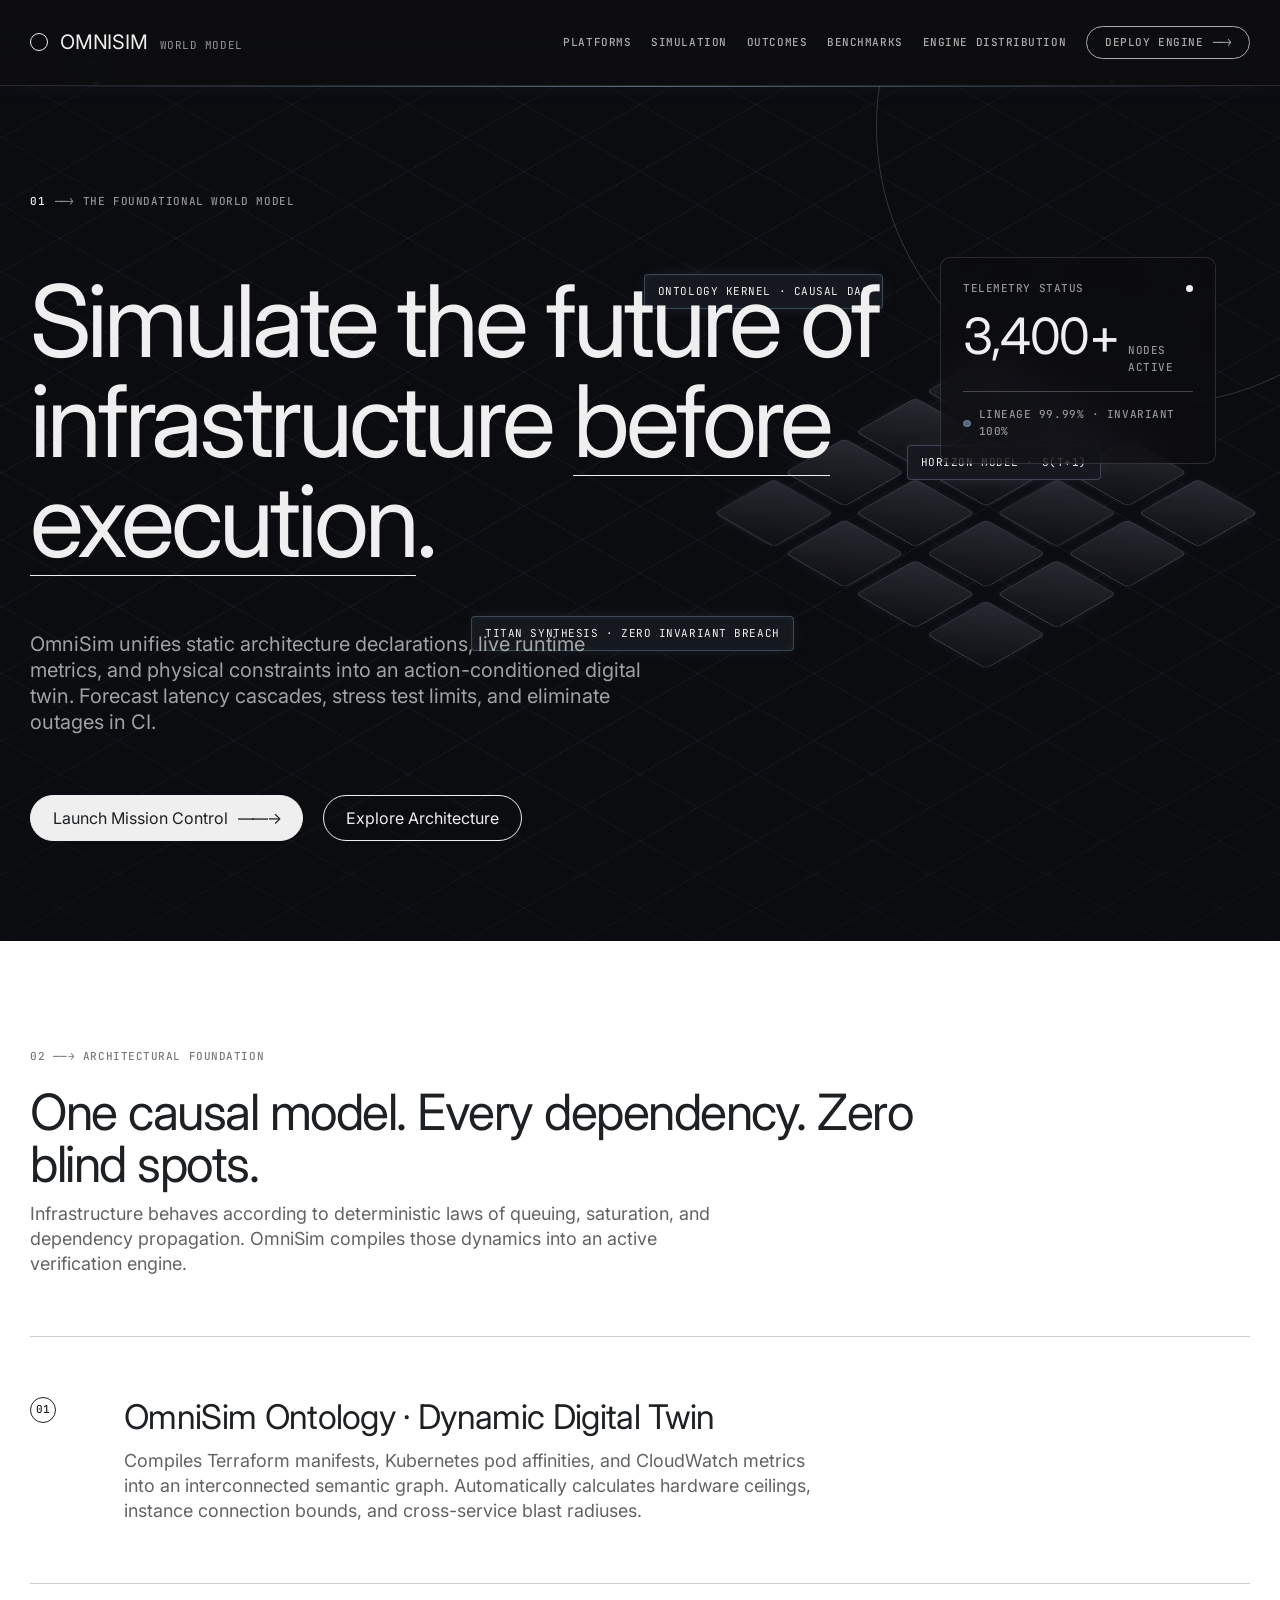
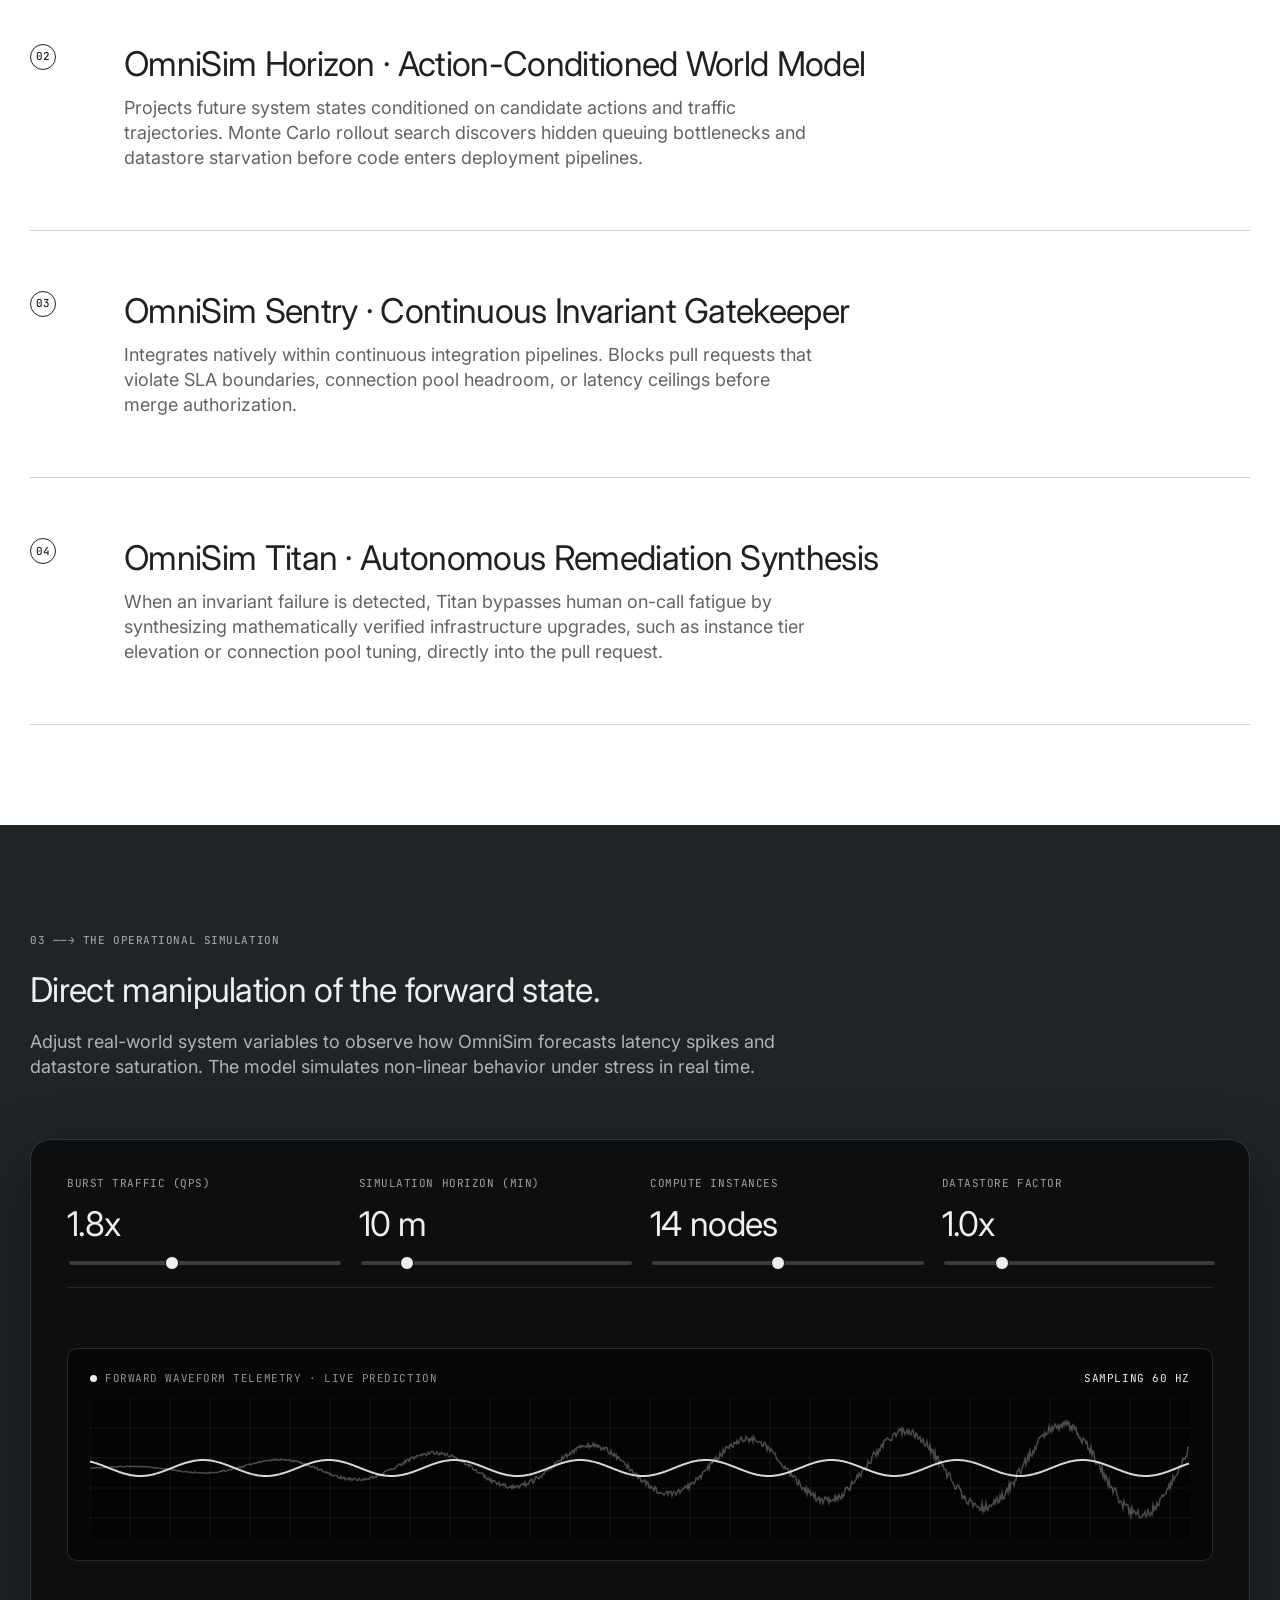
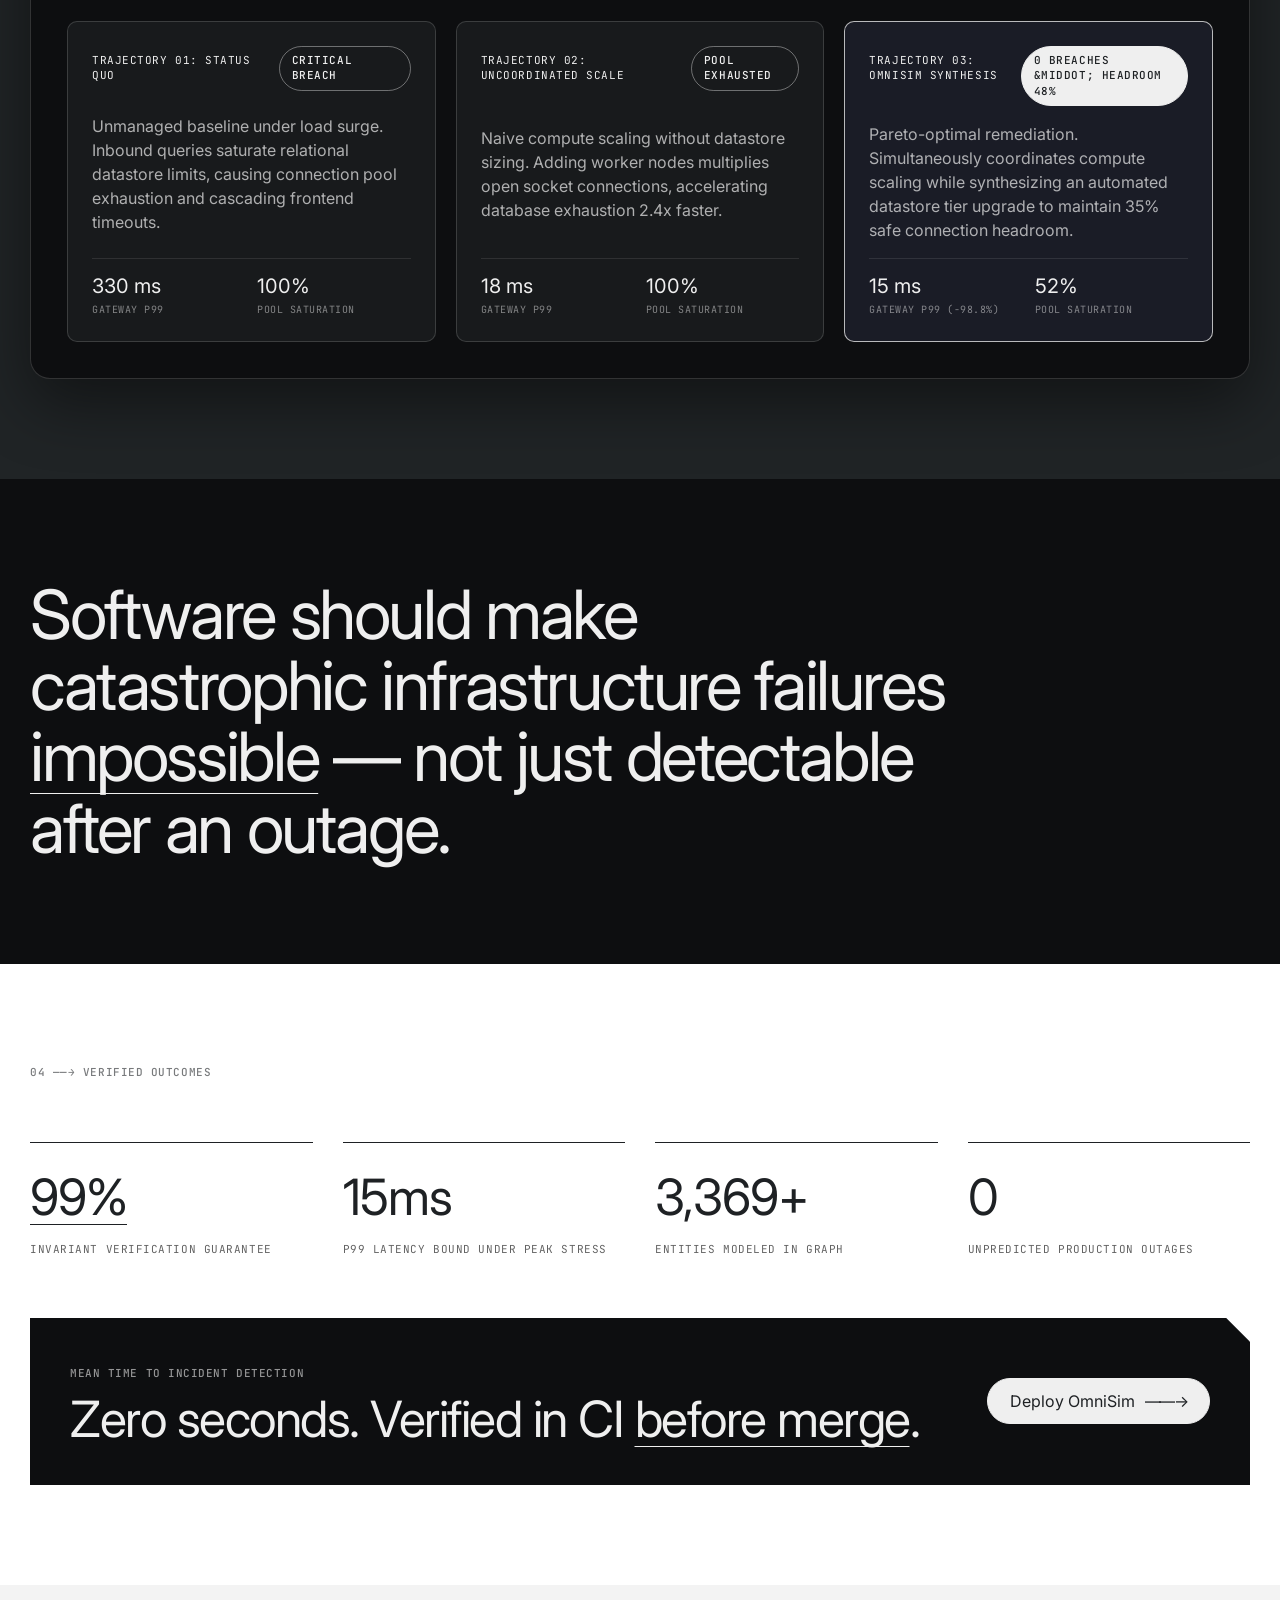
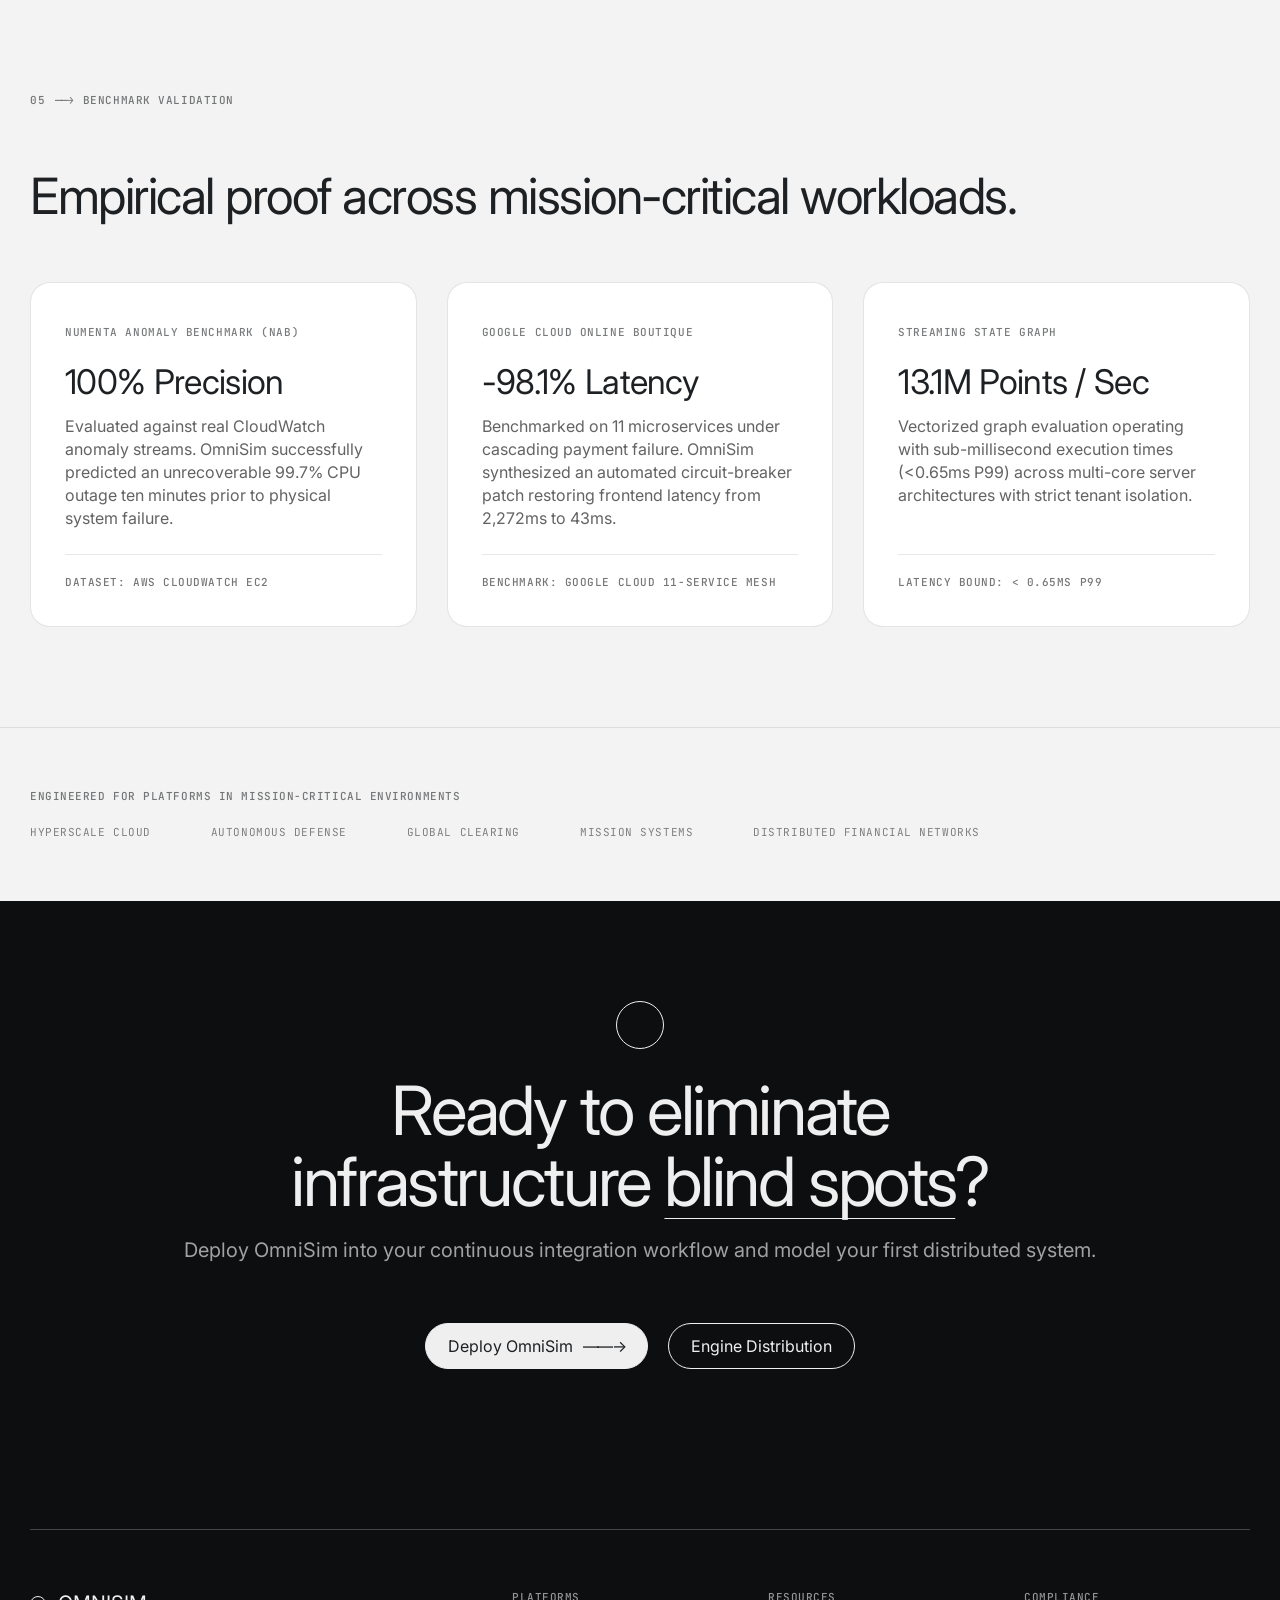
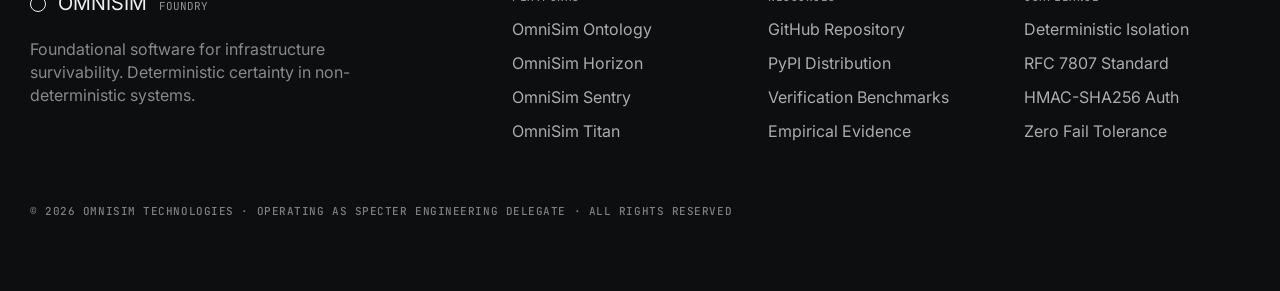
==== commit 494a8d02: "feat(brand): add individual palantir motion system and telemetry animations" ====
--- a/docs/index.html
+++ b/docs/index.html
@@ -15,7 +15,24 @@
   <link rel="stylesheet" href="assets/templates.css">
 
   <style>
-    /* Custom simulation panel styles integrated with Palantir tokens */
+    /* Arm reveal animation when JS loads */
+    html.js .reveal {
+      opacity: 0;
+      transform: translateY(16px);
+      transition: opacity 0.65s cubic-bezier(0.16, 1, 0.3, 1), transform 0.65s cubic-bezier(0.16, 1, 0.3, 1);
+    }
+    html.js .reveal.is-in {
+      opacity: 1;
+      transform: none;
+    }
+
+    /* Staggered entrance delays */
+    .stagger-1 { transition-delay: 0.08s; }
+    .stagger-2 { transition-delay: 0.16s; }
+    .stagger-3 { transition-delay: 0.24s; }
+    .stagger-4 { transition-delay: 0.32s; }
+
+    /* Canvas background layer */
     #ontology-canvas {
       position: fixed;
       top: 0;
@@ -24,17 +41,122 @@
       height: 100vh;
       pointer-events: none;
       z-index: 0;
-      opacity: 0.35;
-    }
-
+      opacity: 0.38;
+    }
+
+    /* Ambient radar scanline across hero */
+    .blueprint-scanline {
+      position: absolute;
+      top: 0;
+      left: 0;
+      right: 0;
+      height: 1px;
+      background: linear-gradient(90deg, transparent 0%, color-mix(in srgb, var(--accent-blue) 75%, transparent) 50%, transparent 100%);
+      box-shadow: 0 0 16px color-mix(in srgb, var(--accent-blue) 45%, transparent);
+      animation: scanline-pass 9s ease-in-out infinite;
+      pointer-events: none;
+      z-index: 2;
+    }
+    @keyframes scanline-pass {
+      0% { top: 0%; opacity: 0; }
+      15% { opacity: 0.85; }
+      85% { opacity: 0.85; }
+      100% { top: 100%; opacity: 0; }
+    }
+
+    /* Subtle rotation of oversized ring bleed */
+    .hero .ring-bleed {
+      animation: ring-drift 40s linear infinite;
+    }
+    @keyframes ring-drift {
+      0% { transform: rotate(0deg); }
+      100% { transform: rotate(360deg); }
+    }
+
+    /* 3D Isometric Field & Tile Animations */
+    .iso-field-container {
+      position: absolute;
+      inset: 0;
+      display: flex;
+      align-items: center;
+      justify-content: flex-end;
+      padding-right: 8%;
+      pointer-events: none;
+      z-index: 1;
+    }
+    .iso-field {
+      animation: iso-float 10s ease-in-out infinite;
+      opacity: 0.88;
+    }
+    @keyframes iso-float {
+      0%, 100% { transform: scale(0.95) rotateX(55deg) rotateZ(45deg) translateZ(0px); }
+      50% { transform: scale(0.95) rotateX(55deg) rotateZ(45deg) translateZ(12px); }
+    }
+    .iso-tile.raise {
+      animation: tile-breathe 6s ease-in-out infinite;
+    }
+    @keyframes tile-breathe {
+      0%, 100% { transform: translateZ(20px); }
+      50% { transform: translateZ(32px); }
+    }
+
+    /* Glowing Node Chips Pulse */
+    .bp-node {
+      animation: node-pulse-indigo 5s ease-in-out infinite;
+    }
+    .bp-node.blue {
+      animation: node-pulse-blue 5s ease-in-out infinite 1.5s;
+    }
+    @keyframes node-pulse-indigo {
+      0%, 100% {
+        box-shadow: 0 0 16px -6px color-mix(in srgb, var(--accent-indigo) 38%, transparent), inset 0 0 10px -5px color-mix(in srgb, var(--accent-indigo) 34%, transparent);
+      }
+      50% {
+        box-shadow: 0 0 26px -3px color-mix(in srgb, var(--accent-indigo) 60%, transparent), inset 0 0 14px -3px color-mix(in srgb, var(--accent-indigo) 50%, transparent);
+      }
+    }
+    @keyframes node-pulse-blue {
+      0%, 100% {
+        box-shadow: 0 0 16px -6px color-mix(in srgb, var(--accent-blue) 38%, transparent), inset 0 0 10px -5px color-mix(in srgb, var(--accent-blue) 34%, transparent);
+      }
+      50% {
+        box-shadow: 0 0 26px -3px color-mix(in srgb, var(--accent-blue) 60%, transparent), inset 0 0 14px -3px color-mix(in srgb, var(--accent-blue) 50%, transparent);
+      }
+    }
+
+    /* Live Telemetry Status Pulse Dot */
+    .pulse-dot {
+      width: 7px;
+      height: 7px;
+      border-radius: var(--r-pill);
+      background: var(--off-white);
+      display: inline-block;
+      animation: status-pulse 2.2s infinite ease-in-out;
+    }
+    @keyframes status-pulse {
+      0%, 100% { opacity: 0.35; transform: scale(0.9); }
+      50% { opacity: 1; transform: scale(1.2); box-shadow: 0 0 8px var(--off-white); }
+    }
+
+    /* Interactive button arrow micro-transition */
+    .btn .arrow::after, a .arrow::after {
+      display: inline-block;
+      transition: transform 200ms ease;
+    }
+    .btn:hover .arrow::after, a:hover .arrow::after {
+      transform: translateX(4px);
+    }
+
+    /* Interactive Simulation Console */
     .sim-console {
       border: var(--hairline) solid color-mix(in srgb, var(--off-white) 16%, transparent);
       border-radius: var(--r-card);
       background: var(--surface-dark);
-      padding: 32px;
+      padding: 36px;
       margin-top: var(--space-m);
       position: relative;
       overflow: hidden;
+      box-shadow: 0 24px 64px rgba(0,0,0,0.45);
     }
 
     .sim-slider-row {
@@ -69,6 +191,7 @@
       font-size: var(--fs-heading);
       letter-spacing: -0.02em;
       color: var(--off-white);
+      transition: color 150ms ease;
     }
     .slider-card input[type="range"] {
       width: 100%;
@@ -78,6 +201,7 @@
       outline: none;
       -webkit-appearance: none;
       margin-top: 6px;
+      cursor: pointer;
     }
     .slider-card input[type="range"]::-webkit-slider-thumb {
       -webkit-appearance: none;
@@ -87,13 +211,18 @@
       background: var(--off-white);
       cursor: pointer;
       border: 1px solid var(--surface-dark);
+      transition: transform 120ms ease, box-shadow 120ms ease;
+    }
+    .slider-card input[type="range"]::-webkit-slider-thumb:hover {
+      transform: scale(1.25);
+      box-shadow: 0 0 10px var(--off-white);
     }
 
     .oscilloscope-box {
       border: var(--hairline) solid color-mix(in srgb, var(--off-white) 14%, transparent);
       border-radius: var(--r-control);
       background: #060709;
-      padding: 20px;
+      padding: 22px;
       margin-bottom: var(--space-m);
       position: relative;
     }
@@ -128,16 +257,21 @@
     .traj-card {
       border: var(--hairline) solid color-mix(in srgb, var(--off-white) 16%, transparent);
       border-radius: var(--r-control);
-      padding: 22px;
+      padding: 24px;
       background: color-mix(in srgb, var(--surface-charcoal) 60%, transparent);
       display: flex;
       flex-direction: column;
       justify-content: space-between;
       gap: 16px;
+      transition: transform 220ms ease, border-color 220ms ease, background 220ms ease;
+    }
+    .traj-card:hover {
+      transform: translateY(-2px);
+      border-color: color-mix(in srgb, var(--off-white) 35%, transparent);
     }
     .traj-card.is-optimal {
-      border-color: color-mix(in srgb, var(--off-white) 70%, transparent);
-      background: color-mix(in srgb, var(--surface-navy) 80%, transparent);
+      border-color: color-mix(in srgb, var(--off-white) 75%, transparent);
+      background: color-mix(in srgb, var(--surface-navy) 85%, transparent);
     }
     .traj-head {
       display: flex;
@@ -181,11 +315,37 @@
     .benchmark-card {
       background: var(--white);
       border-radius: var(--r-card);
-      padding: 32px;
+      padding: 34px;
       border: var(--hairline) solid color-mix(in srgb, var(--ink) 12%, transparent);
       display: flex;
       flex-direction: column;
       justify-content: space-between;
+      transition: transform 220ms ease, border-color 220ms ease, box-shadow 220ms ease;
+    }
+    .benchmark-card:hover {
+      transform: translateY(-3px);
+      border-color: var(--ink);
+      box-shadow: 0 12px 32px rgba(0,0,0,0.06);
+    }
+
+    .step {
+      transition: background 200ms ease;
+    }
+    .step:hover {
+      background: color-mix(in srgb, var(--paper) 60%, transparent);
+    }
+
+    /* Reducer reset */
+    @media (prefers-reduced-motion: reduce) {
+      .blueprint-scanline,
+      .hero .ring-bleed,
+      .iso-field,
+      .iso-tile.raise,
+      .bp-node,
+      .bp-node.blue,
+      .pulse-dot {
+        animation: none !important;
+      }
     }
   </style>
 </head>
@@ -213,19 +373,33 @@
 
   <!-- HERO SECTION -->
   <header class="hero blueprint" style="min-height:92vh; display:flex; align-items:flex-end;">
+    <div class="blueprint-scanline"></div>
     <span class="ring-bleed"></span>
 
+    <!-- Signature 3D isometric blueprint data-plane -->
+    <div class="iso-field-container">
+      <div class="iso-field">
+        <div class="iso-tile"></div><div class="iso-tile b raise"></div><div class="iso-tile"></div><div class="iso-tile b"></div>
+        <div class="iso-tile b"></div><div class="iso-tile"></div><div class="iso-tile b raise"></div><div class="iso-tile"></div>
+        <div class="iso-tile"></div><div class="iso-tile b"></div><div class="iso-tile"></div><div class="iso-tile b"></div>
+        <div class="iso-tile b raise"></div><div class="iso-tile"></div><div class="iso-tile b"></div><div class="iso-tile"></div>
+      </div>
+    </div>
+
     <!-- Signature glowing wireframe node chips -->
-    <span class="bp-node blue" style="position:absolute; top:20%; right:30%">Ontology Kernel &middot; Causal Topology</span>
-    <span class="bp-node" style="position:absolute; top:38%; right:12%">Horizon Model &middot; Action-Conditioned S(t+1)</span>
-    <span class="bp-node blue" style="position:absolute; top:58%; right:34%">Titan Remediation &middot; Zero Invariant Breach</span>
+    <span class="bp-node blue" style="position:absolute; top:22%; right:31%">Ontology Kernel &middot; Causal DAG</span>
+    <span class="bp-node" style="position:absolute; top:42%; right:14%">Horizon Model &middot; S(t+1)</span>
+    <span class="bp-node blue" style="position:absolute; top:62%; right:38%">Titan Synthesis &middot; Zero Invariant Breach</span>
 
     <!-- Frosted-glass instrument panel -->
-    <div class="glass" style="position:absolute; top:18%; right:5%; width:270px; padding:20px; border-radius:var(--r-control)">
-      <span class="t-label">Telemetry Status</span>
-      <div style="display:flex; align-items:baseline; gap:10px; margin-top:10px">
+    <div class="glass" style="position:absolute; top:20%; right:5%; width:276px; padding:22px; border-radius:var(--r-control)">
+      <div style="display:flex; align-items:center; justify-content:space-between">
+        <span class="t-label">Telemetry Status</span>
+        <span class="pulse-dot"></span>
+      </div>
+      <div style="display:flex; align-items:baseline; gap:10px; margin-top:12px">
         <span class="t-display-m" style="color:var(--off-white)">3,400+</span>
-        <span class="t-label">nodes simulated</span>
+        <span class="t-label">nodes active</span>
       </div>
       <hr class="rule" style="margin:14px 0">
       <div style="display:flex; align-items:center; gap:8px">
@@ -242,7 +416,7 @@
         Simulate the future of infrastructure <span class="u-emph">before execution</span>.
       </h1>
       <p class="t-title" style="color:color-mix(in srgb, var(--off-white) 66%, transparent); max-width:620px; margin-top:var(--space-m)">
-        OmniSim unifies static architecture declarations, live runtime metrics, and hardware constraints into a continuous causal digital twin. Forecast latency cascades, stress test limits, and eliminate outages in CI.
+        OmniSim unifies static architecture declarations, live runtime metrics, and physical constraints into an action-conditioned digital twin. Forecast latency cascades, stress test limits, and eliminate outages in CI.
       </p>
       <div class="demo-row" style="display:flex; gap:var(--space-s); margin-top:var(--space-m); flex-wrap:wrap">
         <a href="#simulator" class="btn btn-primary">Launch Mission Control <span class="arrow"></span></a>
@@ -255,7 +429,7 @@
   <section class="on-white section" id="platforms">
     <div class="container">
       <div class="grid-12" style="margin-bottom:var(--space-m)">
-        <div style="grid-column: span 9">
+        <div style="grid-column: span 9" class="reveal">
           <span class="t-label">02 ——→ Architectural Foundation</span>
           <h2 class="t-display-m" style="margin-top:var(--space-s)">One causal model. Every dependency. Zero blind spots.</h2>
           <p class="t-body" style="color:var(--text-medium); margin-top:var(--space-xs); max-width:64ch">
@@ -265,7 +439,7 @@
       </div>
 
       <div class="steps">
-        <div class="step">
+        <div class="step reveal stagger-1">
           <span class="pill pill-num" style="border-color:var(--ink)">01</span>
           <div>
             <h3 class="t-heading">OmniSim Ontology &middot; Dynamic Digital Twin</h3>
@@ -275,7 +449,7 @@
           </div>
         </div>
 
-        <div class="step">
+        <div class="step reveal stagger-2">
           <span class="pill pill-num" style="border-color:var(--ink)">02</span>
           <div>
             <h3 class="t-heading">OmniSim Horizon &middot; Action-Conditioned World Model</h3>
@@ -285,7 +459,7 @@
           </div>
         </div>
 
-        <div class="step">
+        <div class="step reveal stagger-3">
           <span class="pill pill-num" style="border-color:var(--ink)">03</span>
           <div>
             <h3 class="t-heading">OmniSim Sentry &middot; Continuous Invariant Gatekeeper</h3>
@@ -295,7 +469,7 @@
           </div>
         </div>
 
-        <div class="step">
+        <div class="step reveal stagger-4">
           <span class="pill pill-num" style="border-color:var(--ink)">04</span>
           <div>
             <h3 class="t-heading">OmniSim Titan &middot; Autonomous Remediation Synthesis</h3>
@@ -311,13 +485,15 @@
   <!-- INTERACTIVE SIMULATION CONSOLE (CHARCOAL SURFACE) -->
   <section class="on-charcoal section" id="simulator">
     <div class="container">
-      <span class="t-label">03 ——→ The Operational Simulation</span>
-      <h2 class="t-heading" style="color:var(--off-white); margin-top:var(--space-s)">Direct manipulation of the forward state.</h2>
-      <p class="t-body" style="color:color-mix(in srgb, currentColor 70%, transparent); margin-top:var(--space-s); max-width:68ch">
-        Adjust real-world system variables to observe how OmniSim forecasts latency spikes and datastore saturation. The model simulates non-linear behavior under stress in real time.
-      </p>
-
-      <div class="sim-console">
+      <div class="reveal">
+        <span class="t-label">03 ——→ The Operational Simulation</span>
+        <h2 class="t-heading" style="color:var(--off-white); margin-top:var(--space-s)">Direct manipulation of the forward state.</h2>
+        <p class="t-body" style="color:color-mix(in srgb, currentColor 70%, transparent); margin-top:var(--space-s); max-width:68ch">
+          Adjust real-world system variables to observe how OmniSim forecasts latency spikes and datastore saturation. The model simulates non-linear behavior under stress in real time.
+        </p>
+      </div>
+
+      <div class="sim-console reveal stagger-1">
         <!-- Sliders -->
         <div class="sim-slider-row">
           <div class="slider-card">
@@ -345,7 +521,10 @@
         <!-- Waveform Oscilloscope -->
         <div class="oscilloscope-box">
           <div class="waveform-meta">
-            <span>Forward Waveform Telemetry &middot; Live Prediction</span>
+            <div style="display:flex; align-items:center; gap:8px">
+              <span class="pulse-dot"></span>
+              <span>Forward Waveform Telemetry &middot; Live Prediction</span>
+            </div>
             <span id="telemetry-status" style="color:var(--off-white)">Sampling 60 Hz</span>
           </div>
           <canvas id="waveform-canvas"></canvas>
@@ -419,7 +598,7 @@
 
   <!-- STATEMENT (HIGH CONTRAST DARK) -->
   <section class="on-dark section">
-    <div class="container">
+    <div class="container reveal">
       <p class="t-display-l" style="color:var(--off-white); max-width:22ch">
         Software should make catastrophic infrastructure failures <span class="u-emph">impossible</span> &mdash; not just detectable after an outage.
       </p>
@@ -429,28 +608,28 @@
   <!-- OUTCOMES / METRICS (INVERTED HIGH CONTRAST TO WHITE) -->
   <section class="on-white section" id="outcomes">
     <div class="container">
-      <span class="t-label" style="display:block; margin-bottom:var(--space-m)">04 ——→ Verified Outcomes</span>
+      <span class="t-label reveal" style="display:block; margin-bottom:var(--space-m)">04 ——→ Verified Outcomes</span>
       <div class="metrics">
-        <div class="metric">
-          <div class="fig"><span class="u-emph">100%</span></div>
+        <div class="metric reveal stagger-1">
+          <div class="fig"><span class="u-emph count-num" data-target="100" data-suffix="%">0%</span></div>
           <div class="lbl">Invariant Verification Guarantee</div>
         </div>
-        <div class="metric">
-          <div class="fig">15ms</div>
+        <div class="metric reveal stagger-2">
+          <div class="fig"><span class="count-num" data-target="15" data-suffix="ms">0ms</span></div>
           <div class="lbl">P99 Latency Bound Under Peak Stress</div>
         </div>
-        <div class="metric">
-          <div class="fig">3,400+</div>
+        <div class="metric reveal stagger-3">
+          <div class="fig"><span class="count-num" data-target="3400" data-suffix="+">0</span></div>
           <div class="lbl">Entities Modeled in Graph</div>
         </div>
-        <div class="metric">
-          <div class="fig">0</div>
+        <div class="metric reveal stagger-4">
+          <div class="fig"><span class="count-num" data-target="0" data-suffix="">0</span></div>
           <div class="lbl">Unpredicted Production Outages</div>
         </div>
       </div>
 
       <!-- Signature Palantir chamfered (异形) callout card -->
-      <div class="card card-dark cut-tr" style="border-radius:0; margin-top:var(--space-m); display:flex; flex-wrap:wrap; align-items:center; justify-content:space-between; gap:var(--space-s)">
+      <div class="card card-dark cut-tr reveal stagger-2" style="border-radius:0; margin-top:var(--space-m); display:flex; flex-wrap:wrap; align-items:center; justify-content:space-between; gap:var(--space-s)">
         <div>
           <span class="t-label">Mean Time to Incident Detection</span>
           <p class="t-display-m" style="color:var(--off-white); margin-top:var(--space-xs)">
@@ -465,13 +644,13 @@
   <!-- BENCHMARK PROOF SECTION (PAPER-MUTED) -->
   <section class="on-paper-muted section" id="benchmarks">
     <div class="container">
-      <div class="earmark t-label" style="margin-bottom:var(--space-m)">
+      <div class="earmark t-label reveal" style="margin-bottom:var(--space-m)">
         <span>05</span><span class="arrow"></span><span>Benchmark Validation</span>
       </div>
-      <h2 class="t-display-m" style="margin-bottom:var(--space-m)">Empirical proof across mission-critical workloads.</h2>
+      <h2 class="t-display-m reveal" style="margin-bottom:var(--space-m)">Empirical proof across mission-critical workloads.</h2>
 
       <div class="grid-12" style="row-gap:var(--gutter)">
-        <div style="grid-column: span 4">
+        <div style="grid-column: span 4" class="reveal stagger-1">
           <div class="benchmark-card" style="height:100%">
             <div>
               <span class="t-label">Numenta Anomaly Benchmark (NAB)</span>
@@ -486,7 +665,7 @@
           </div>
         </div>
 
-        <div style="grid-column: span 4">
+        <div style="grid-column: span 4" class="reveal stagger-2">
           <div class="benchmark-card" style="height:100%">
             <div>
               <span class="t-label">Google Cloud Online Boutique</span>
@@ -501,7 +680,7 @@
           </div>
         </div>
 
-        <div style="grid-column: span 4">
+        <div style="grid-column: span 4" class="reveal stagger-3">
           <div class="benchmark-card" style="height:100%">
             <div>
               <span class="t-label">Streaming State Graph</span>
@@ -521,7 +700,7 @@
 
   <!-- TRUST STRIP -->
   <section class="on-paper-muted" style="padding-block:var(--space-m); border-top:var(--hairline) solid color-mix(in srgb, var(--ink) 10%, transparent);">
-    <div class="container">
+    <div class="container reveal">
       <span class="t-label" style="display:block; margin-bottom:var(--space-s)">Engineered for platforms in mission-critical environments</span>
       <div class="logos">
         <span>HYPERSCALE CLOUD</span>
@@ -535,7 +714,7 @@
 
   <!-- FINAL CTA -->
   <section class="on-dark section">
-    <div class="container" style="text-align:center">
+    <div class="container reveal" style="text-align:center">
       <span class="ring" style="width:48px; margin-bottom:var(--space-s)"></span>
       <h2 class="t-display-l" style="color:var(--off-white); max-width:20ch; margin-inline:auto">
         Ready to eliminate infrastructure <span class="u-emph">blind spots</span>?
@@ -593,8 +772,68 @@
     </div>
   </footer>
 
-  <!-- SCRIPT: Oscilloscope, Particle Topology, and Interactive Telemetry -->
+  <!-- SCRIPT: Scroll Reveals, Metric Counters, Oscilloscope, Particle Topology -->
   <script>
+    // Arm reveal
+    document.documentElement.classList.add('js');
+
+    // Sticky nav transition
+    const nav = document.getElementById('nav');
+    window.addEventListener('scroll', () => {
+      if (window.scrollY > 60) {
+        nav.classList.remove('nav-glass');
+        nav.classList.add('nav-solid');
+      } else {
+        nav.classList.remove('nav-solid');
+        nav.classList.add('nav-glass');
+      }
+    });
+
+    // Fire-once IntersectionObserver for reveals
+    const reduceMotion = matchMedia('(prefers-reduced-motion: reduce)').matches;
+    const revealEls = document.querySelectorAll('.reveal');
+
+    if (reduceMotion || !('IntersectionObserver' in window)) {
+      revealEls.forEach(el => el.classList.add('is-in'));
+    } else {
+      const observer = new IntersectionObserver((entries, obs) => {
+        entries.forEach(entry => {
+          if (entry.isIntersecting) {
+            entry.target.classList.add('is-in');
+            obs.unobserve(entry.target);
+
+            // Trigger metric count up if metric card
+            const counters = entry.target.querySelectorAll('.count-num');
+            counters.forEach(animateCounter);
+          }
+        });
+      }, { rootMargin: '0px 0px -8% 0px', threshold: 0.1 });
+
+      revealEls.forEach(el => observer.observe(el));
+    }
+
+    // Number counting animation
+    function animateCounter(el) {
+      const target = parseFloat(el.getAttribute('data-target'));
+      const suffix = el.getAttribute('data-suffix') || '';
+      if (isNaN(target) || target === 0) return;
+
+      const duration = 1200;
+      const startTime = performance.now();
+
+      function step(currentTime) {
+        const progress = Math.min((currentTime - startTime) / duration, 1);
+        const easeOut = 1 - Math.pow(1 - progress, 3);
+        const currentVal = Math.round(easeOut * target);
+
+        el.innerText = (currentVal >= 1000 ? currentVal.toLocaleString() : currentVal) + suffix;
+        if (progress < 1) {
+          requestAnimationFrame(step);
+        }
+      }
+      requestAnimationFrame(step);
+    }
+
     // Particle Mesh Topology Background
     const canvas = document.getElementById('ontology-canvas');
     const ctx = canvas.getContext('2d');
@@ -614,8 +853,8 @@
         particles.push({
           x: Math.random() * width,
           y: Math.random() * height,
-          vx: (Math.random() - 0.5) * 0.4,
-          vy: (Math.random() - 0.5) * 0.4,
+          vx: (Math.random() - 0.5) * 0.35,
+          vy: (Math.random() - 0.5) * 0.35,
           size: Math.random() * 1.5 + 1
         });
       }
@@ -632,7 +871,7 @@
         if (p.y < 0) p.y = height;
         if (p.y > height) p.y = 0;
 
-        ctx.fillStyle = 'rgba(239, 239, 239, 0.4)';
+        ctx.fillStyle = 'rgba(239, 239, 239, 0.42)';
         ctx.beginPath();
         ctx.arc(p.x, p.y, p.size, 0, Math.PI * 2);
         ctx.fill();
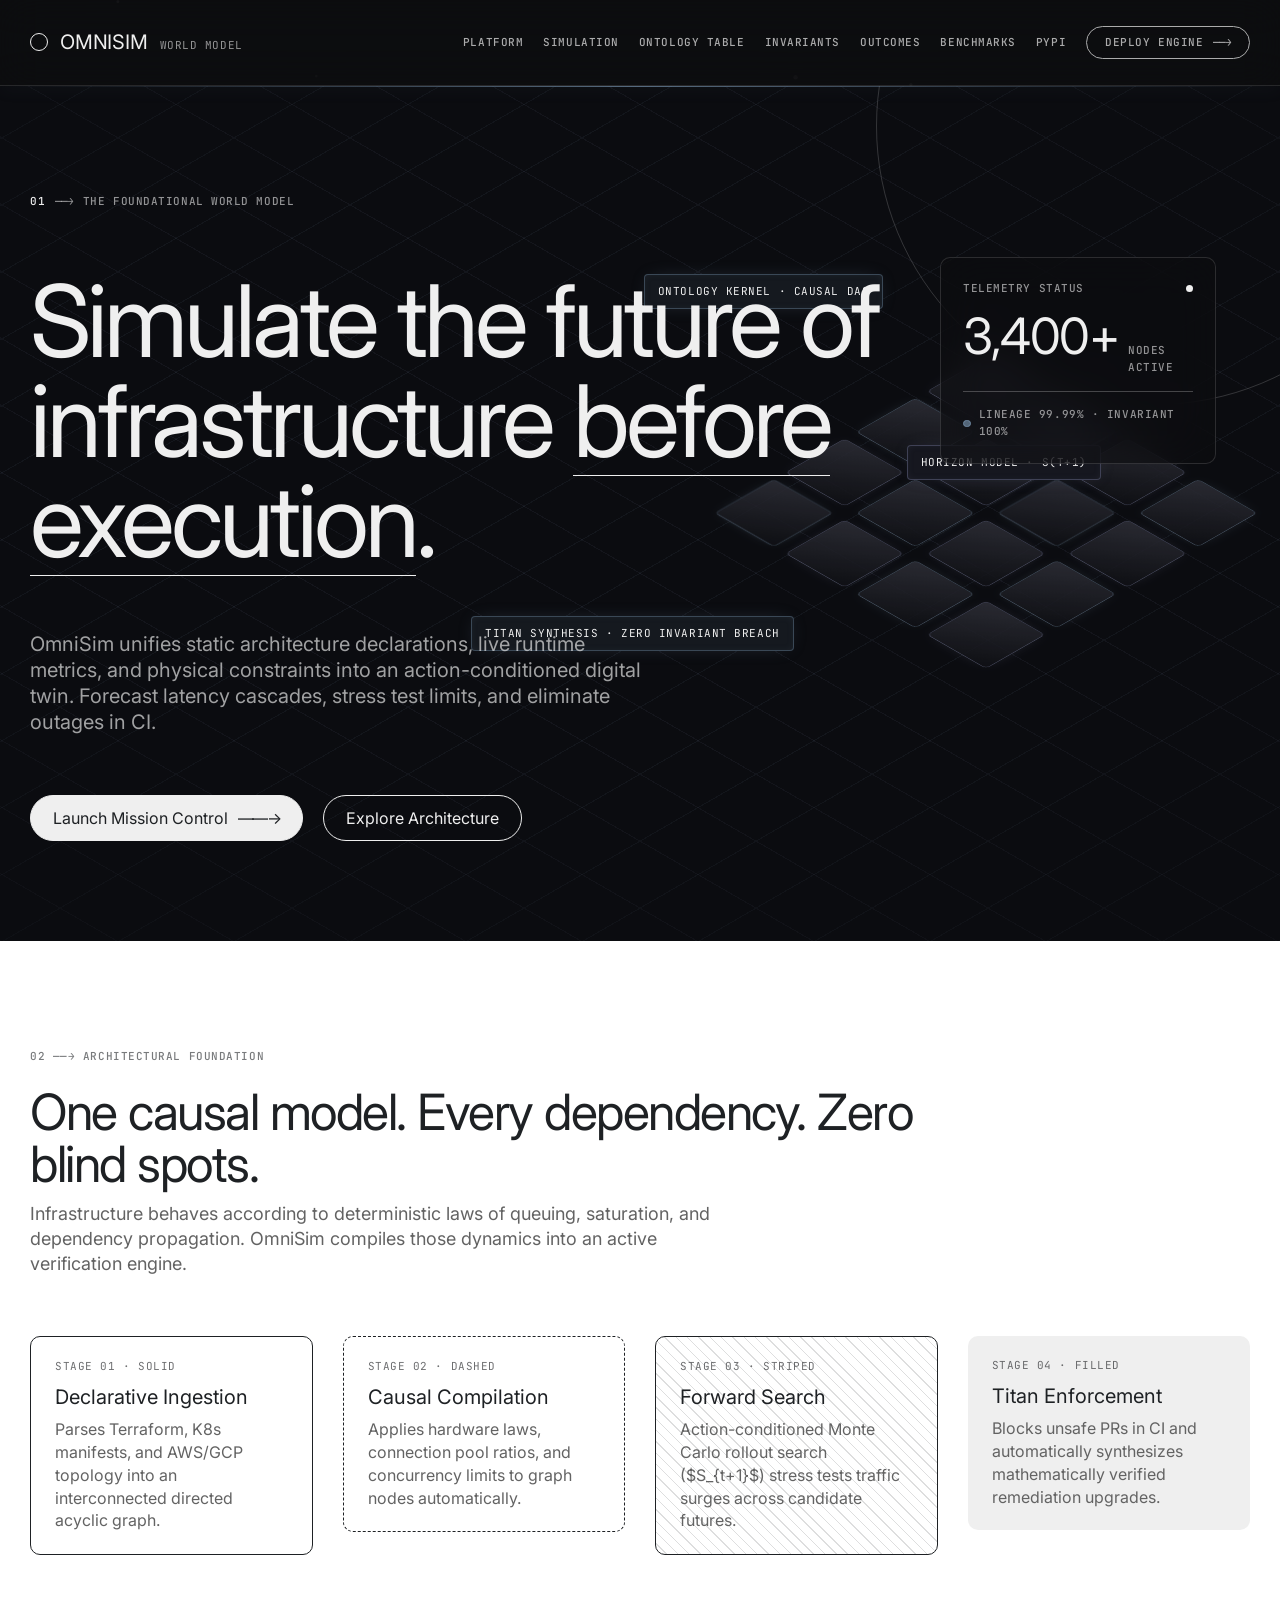
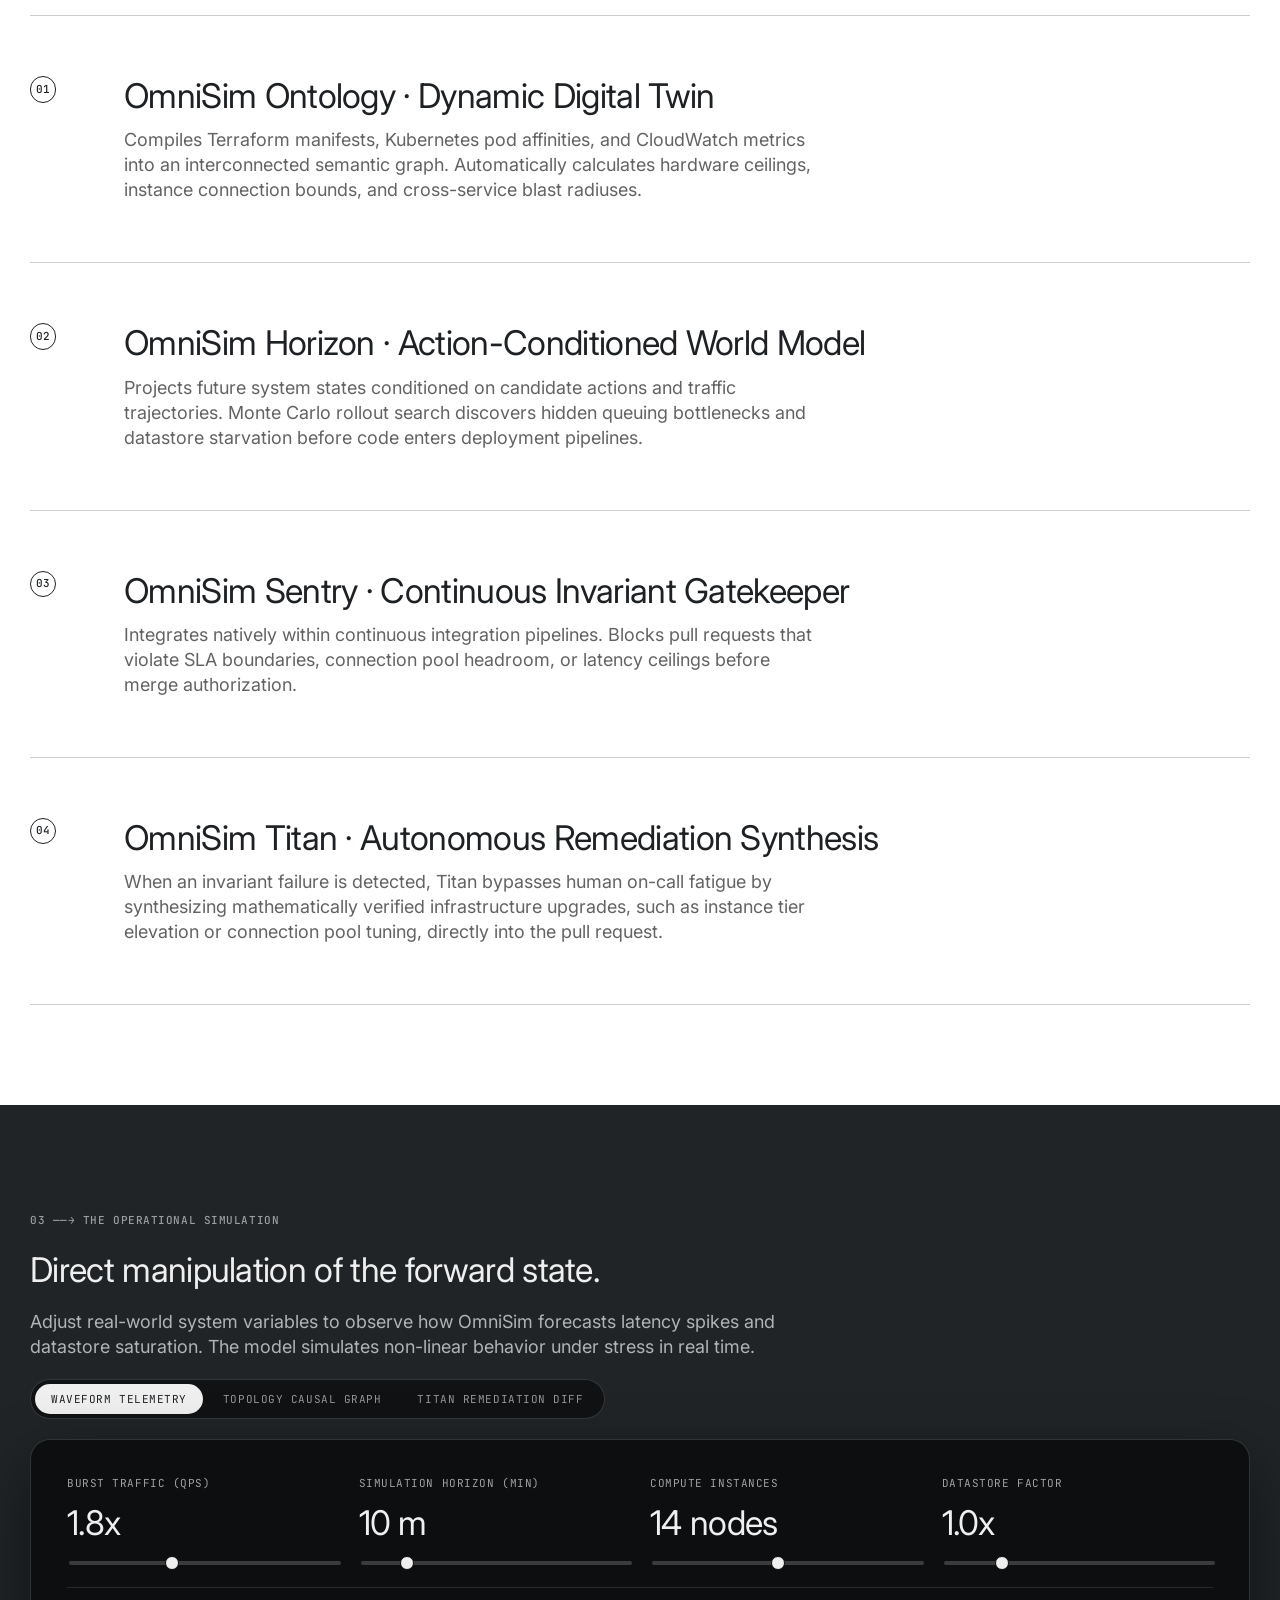
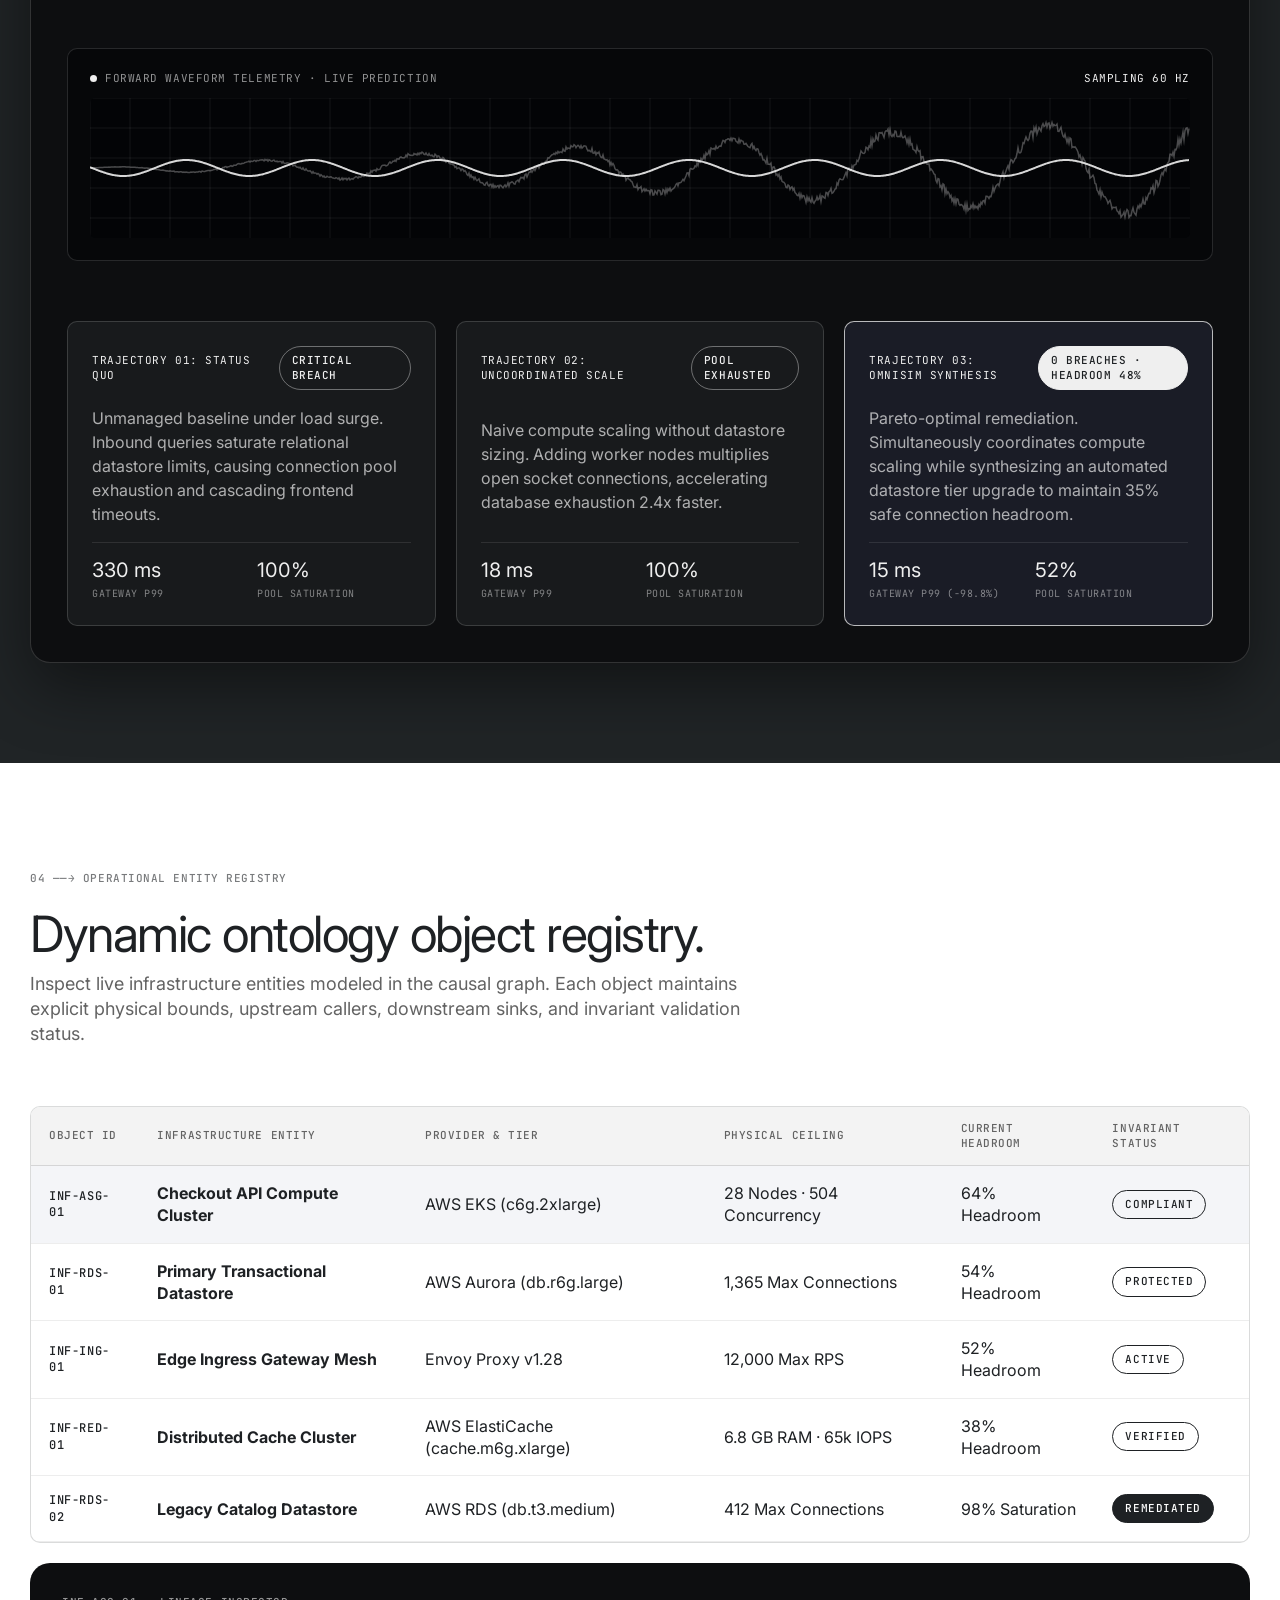
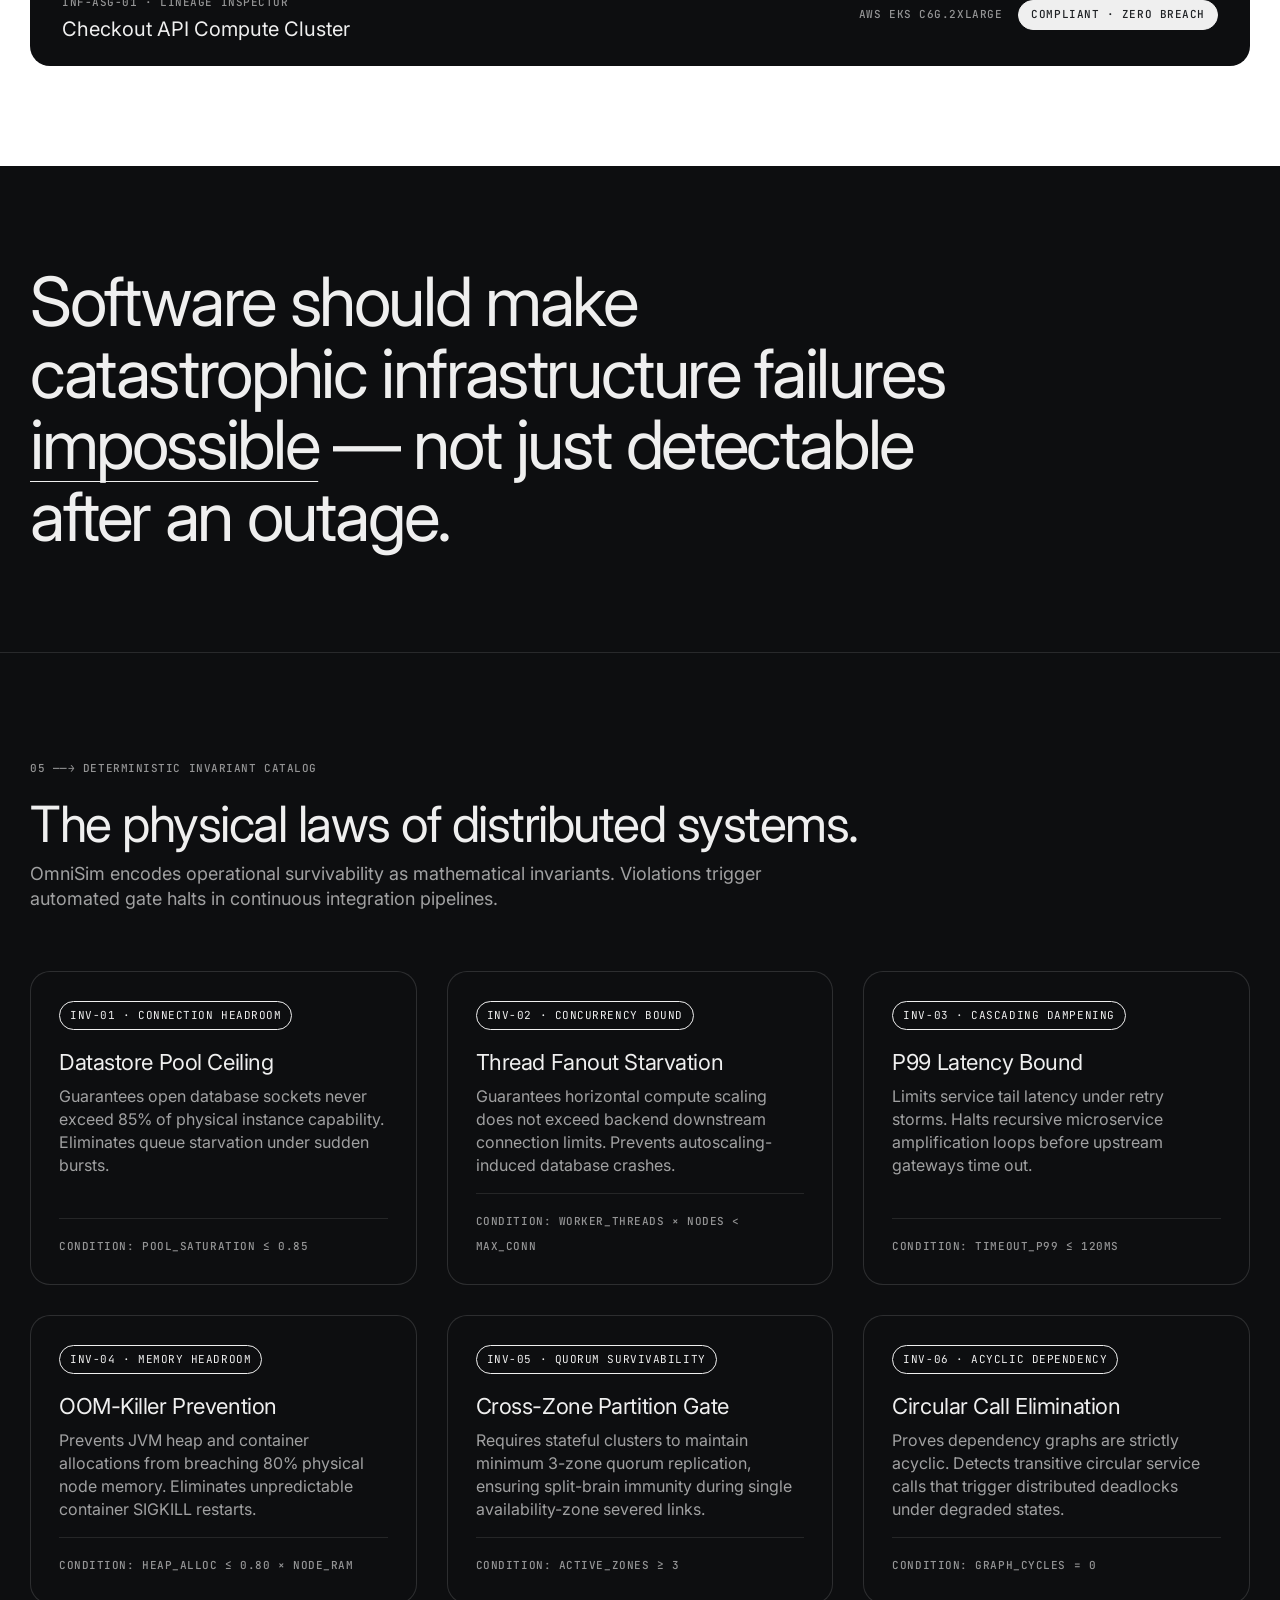
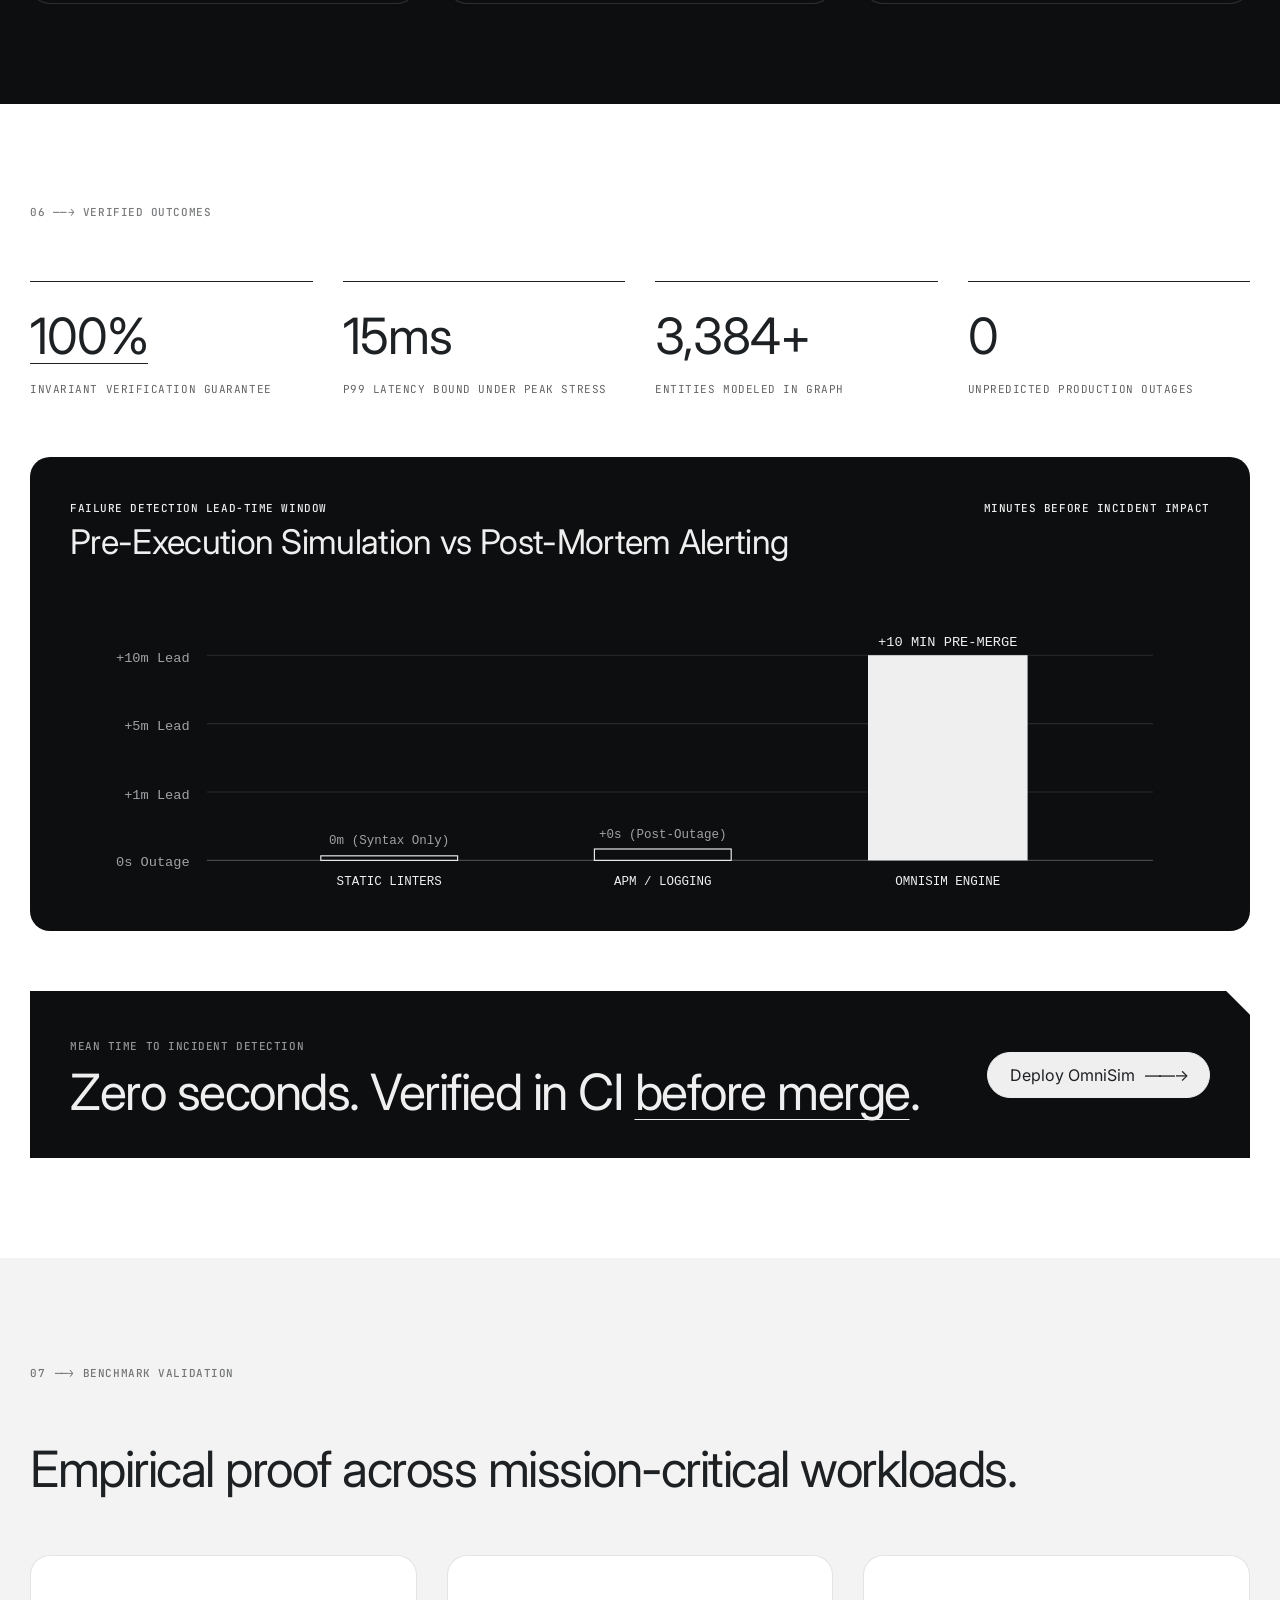
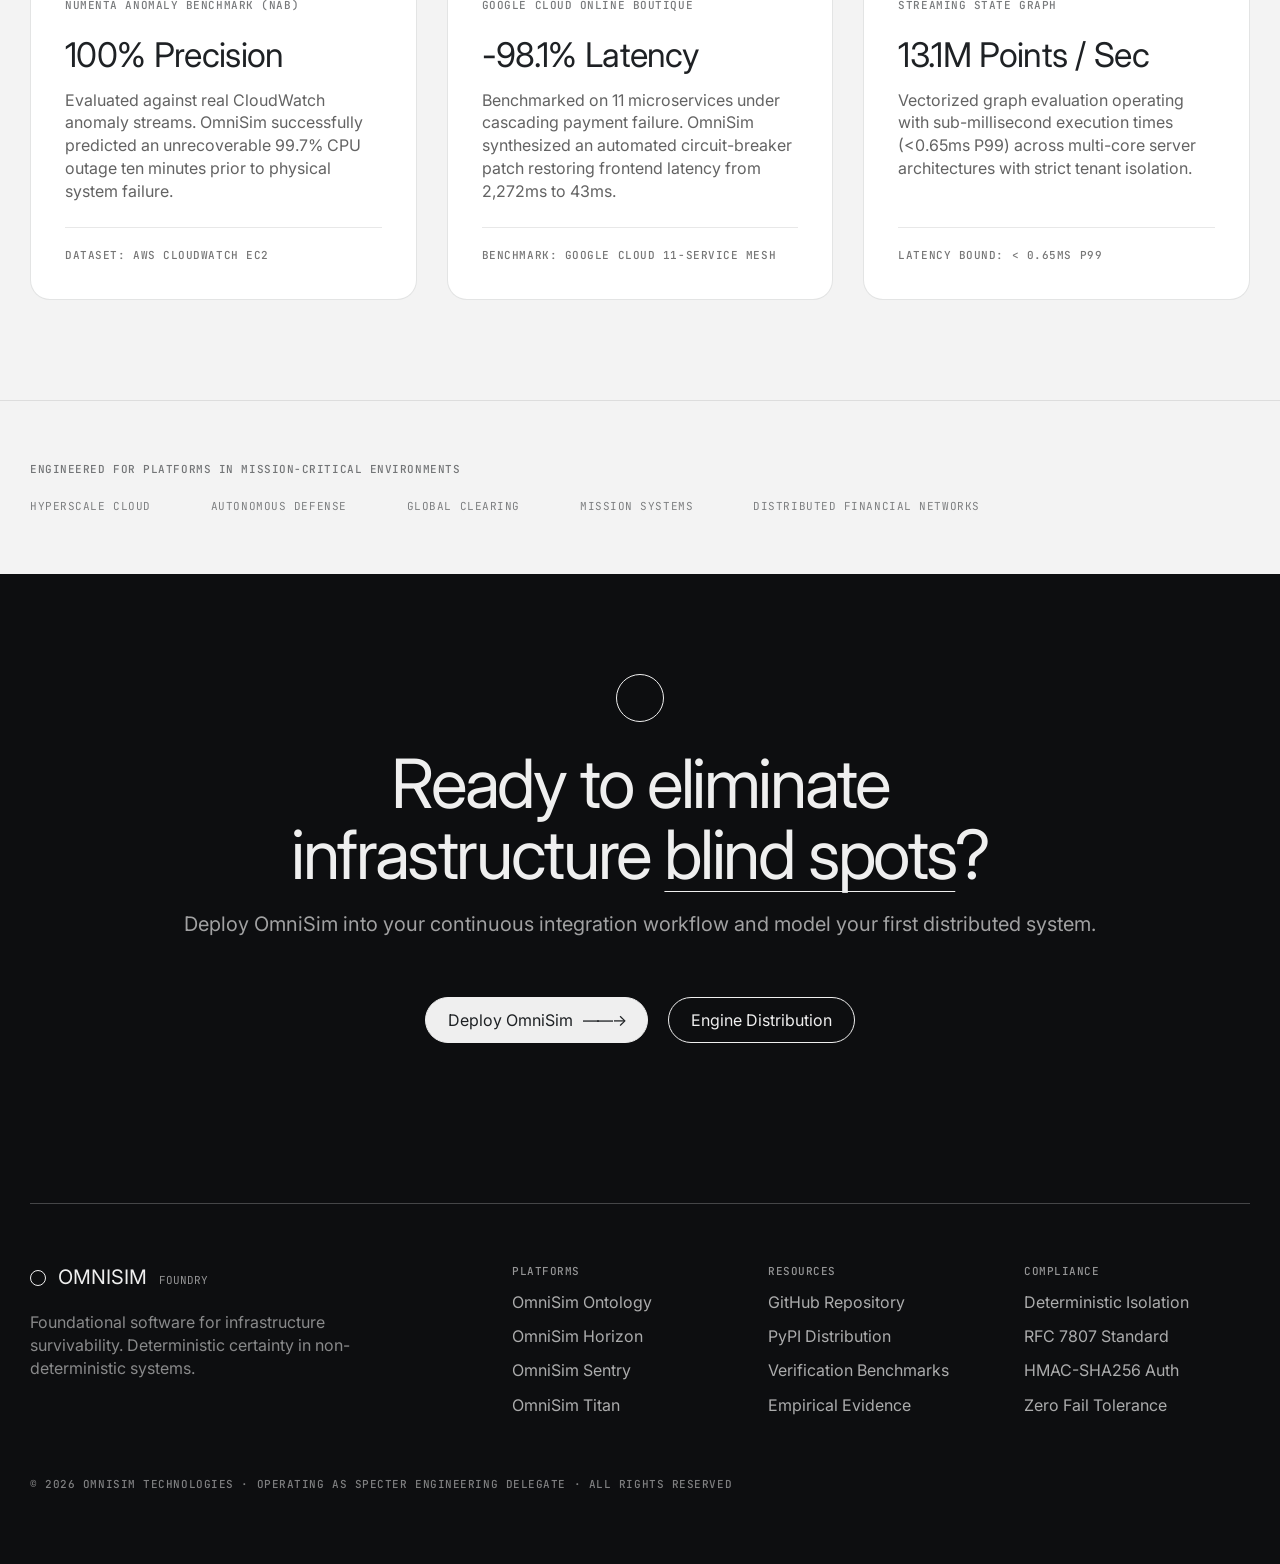
==== commit 99cb5edc: "feat(brand): add interactive ontology registry, marketecture pipeline, and deck svg chart" ====
--- a/docs/index.html
+++ b/docs/index.html
@@ -31,6 +31,7 @@
     .stagger-2 { transition-delay: 0.16s; }
     .stagger-3 { transition-delay: 0.24s; }
     .stagger-4 { transition-delay: 0.32s; }
+    .stagger-5 { transition-delay: 0.40s; }
 
     /* Canvas background layer */
     #ontology-canvas {
@@ -41,7 +42,7 @@
       height: 100vh;
       pointer-events: none;
       z-index: 0;
-      opacity: 0.38;
+      opacity: 0.35;
     }
 
     /* Ambient radar scanline across hero */
@@ -147,13 +148,43 @@
       transform: translateX(4px);
     }
 
+    /* Interactive Tab Switcher */
+    .mode-tabs {
+      display: inline-flex;
+      background: color-mix(in srgb, var(--surface-dark) 80%, transparent);
+      border: var(--hairline) solid color-mix(in srgb, var(--off-white) 16%, transparent);
+      border-radius: var(--r-pill);
+      padding: 4px;
+      gap: 4px;
+      margin-bottom: var(--space-s);
+    }
+    .mode-tab {
+      font-family: var(--font-mono);
+      font-size: var(--fs-label);
+      letter-spacing: var(--ls-label);
+      text-transform: uppercase;
+      padding: 8px 16px;
+      border-radius: var(--r-pill);
+      border: none;
+      background: transparent;
+      color: color-mix(in srgb, var(--off-white) 60%, transparent);
+      cursor: pointer;
+      transition: all 180ms ease;
+    }
+    .mode-tab:hover {
+      color: var(--off-white);
+    }
+    .mode-tab.is-active {
+      background: var(--off-white);
+      color: var(--ink);
+    }
+
     /* Interactive Simulation Console */
     .sim-console {
       border: var(--hairline) solid color-mix(in srgb, var(--off-white) 16%, transparent);
       border-radius: var(--r-card);
       background: var(--surface-dark);
       padding: 36px;
-      margin-top: var(--space-m);
       position: relative;
       overflow: hidden;
       box-shadow: 0 24px 64px rgba(0,0,0,0.45);
@@ -310,6 +341,81 @@
       text-transform: uppercase;
       color: color-mix(in srgb, var(--off-white) 50%, transparent);
       margin-top: 2px;
+    }
+
+    /* Dense Enterprise Operations Table */
+    .ops-table-container {
+      border: var(--hairline) solid color-mix(in srgb, var(--ink) 16%, transparent);
+      border-radius: var(--r-control);
+      overflow-x: auto;
+      background: var(--white);
+    }
+    .ops-table {
+      width: 100%;
+      border-collapse: collapse;
+      text-align: left;
+      font-size: var(--fs-body-sm);
+    }
+    .ops-table th {
+      font-family: var(--font-mono);
+      font-size: var(--fs-label);
+      letter-spacing: var(--ls-label);
+      text-transform: uppercase;
+      color: var(--text-medium);
+      background: var(--paper-muted);
+      padding: 14px 18px;
+      border-bottom: var(--hairline) solid color-mix(in srgb, var(--ink) 14%, transparent);
+      font-weight: 500;
+    }
+    .ops-table td {
+      padding: 16px 18px;
+      border-bottom: var(--hairline) solid color-mix(in srgb, var(--ink) 8%, transparent);
+      color: var(--ink);
+    }
+    .ops-table tr {
+      cursor: pointer;
+      transition: background 120ms ease;
+    }
+    .ops-table tr:hover {
+      background: var(--paper);
+    }
+    .ops-table tr.is-selected {
+      background: color-mix(in srgb, var(--accent-indigo) 8%, var(--white));
+    }
+    .ops-table .id-tag {
+      font-family: var(--font-mono);
+      font-size: 12px;
+      letter-spacing: var(--ls-label);
+      font-weight: 500;
+      color: var(--ink);
+    }
+
+    /* Invariant Rule Cards */
+    .invariant-card {
+      background: var(--surface-dark);
+      border: var(--hairline) solid color-mix(in srgb, var(--off-white) 14%, transparent);
+      border-radius: var(--r-card);
+      padding: 28px;
+      display: flex;
+      flex-direction: column;
+      justify-content: space-between;
+      gap: 16px;
+      transition: transform 220ms ease, border-color 220ms ease;
+    }
+    .invariant-card:hover {
+      transform: translateY(-2px);
+      border-color: color-mix(in srgb, var(--off-white) 35%, transparent);
+    }
+    .inv-bound {
+      font-family: var(--font-mono);
+      font-size: var(--fs-label);
+      letter-spacing: var(--ls-label);
+      text-transform: uppercase;
+      padding: 6px 10px;
+      border-radius: var(--r-pill);
+      border: var(--hairline) solid currentColor;
+      display: inline-block;
+      align-self: flex-start;
     }
 
     .benchmark-card {
@@ -362,11 +468,13 @@
       <span class="cn" style="font-family: var(--font-mono); font-size: 11px; letter-spacing: var(--ls-label); text-transform: uppercase; opacity: 0.6;">WORLD MODEL</span>
     </div>
     <div class="links">
-      <a href="#platforms">Platforms</a>
+      <a href="#platforms">Platform</a>
       <a href="#simulator">Simulation</a>
+      <a href="#ontology-table">Ontology Table</a>
+      <a href="#invariants">Invariants</a>
       <a href="#outcomes">Outcomes</a>
       <a href="#benchmarks">Benchmarks</a>
-      <a href="https://pypi.org/project/omnisim-engine/" target="_blank">Engine Distribution</a>
+      <a href="https://pypi.org/project/omnisim-engine/" target="_blank">PyPI</a>
       <a href="https://github.com/Deeven-Seru/omnisim" target="_blank" class="btn btn-secondary" style="padding:10px 18px">Deploy Engine <span class="arrow"></span></a>
     </div>
   </nav>
@@ -425,7 +533,7 @@
     </div>
   </header>
 
-  <!-- PLATFORMS / CAPABILITIES (INVERTED HIGH CONTRAST TO WHITE) -->
+  <!-- PLATFORMS / 4-STAGE PIPELINE MARKETECTURE (INVERTED TO WHITE) -->
   <section class="on-white section" id="platforms">
     <div class="container">
       <div class="grid-12" style="margin-bottom:var(--space-m)">
@@ -438,6 +546,42 @@
         </div>
       </div>
 
+      <!-- Palantir signature 4-state Marketecture Phase Boxes -->
+      <div class="grid-12" style="row-gap:var(--gutter); margin-bottom:var(--space-m)">
+        <div style="grid-column: span 3" class="reveal stagger-1">
+          <div class="phase phase-solid">
+            <span class="lbl">Stage 01 &middot; Solid</span>
+            <h4 class="t-title" style="margin-bottom:8px">Declarative Ingestion</h4>
+            <p class="t-body-sm" style="color:var(--text-medium)">Parses Terraform, K8s manifests, and AWS/GCP topology into an interconnected directed acyclic graph.</p>
+          </div>
+        </div>
+
+        <div style="grid-column: span 3" class="reveal stagger-2">
+          <div class="phase phase-dashed">
+            <span class="lbl">Stage 02 &middot; Dashed</span>
+            <h4 class="t-title" style="margin-bottom:8px">Causal Compilation</h4>
+            <p class="t-body-sm" style="color:var(--text-medium)">Applies hardware laws, connection pool ratios, and concurrency limits to graph nodes automatically.</p>
+          </div>
+        </div>
+
+        <div style="grid-column: span 3" class="reveal stagger-3">
+          <div class="phase phase-striped">
+            <span class="lbl">Stage 03 &middot; Striped</span>
+            <h4 class="t-title" style="margin-bottom:8px">Forward Search</h4>
+            <p class="t-body-sm" style="color:var(--text-medium)">Action-conditioned Monte Carlo rollout search ($S_{t+1}$) stress tests traffic surges across candidate futures.</p>
+          </div>
+        </div>
+
+        <div style="grid-column: span 3" class="reveal stagger-4">
+          <div class="phase phase-filled">
+            <span class="lbl">Stage 04 &middot; Filled</span>
+            <h4 class="t-title" style="margin-bottom:8px">Titan Enforcement</h4>
+            <p class="t-body-sm" style="color:var(--text-medium)">Blocks unsafe PRs in CI and automatically synthesizes mathematically verified remediation upgrades.</p>
+          </div>
+        </div>
+      </div>
+
+      <!-- 4 Platform Capabilities -->
       <div class="steps">
         <div class="step reveal stagger-1">
           <span class="pill pill-num" style="border-color:var(--ink)">01</span>
@@ -493,7 +637,14 @@
         </p>
       </div>
 
-      <div class="sim-console reveal stagger-1">
+      <!-- Mode selection tabs -->
+      <div class="mode-tabs reveal stagger-1" style="margin-top:var(--space-s)">
+        <button class="mode-tab is-active" id="tab-waveform" onclick="switchSimTab('waveform')">Waveform Telemetry</button>
+        <button class="mode-tab" id="tab-graph" onclick="switchSimTab('graph')">Topology Causal Graph</button>
+        <button class="mode-tab" id="tab-diff" onclick="switchSimTab('diff')">Titan Remediation Diff</button>
+      </div>
+
+      <div class="sim-console reveal stagger-2">
         <!-- Sliders -->
         <div class="sim-slider-row">
           <div class="slider-card">
@@ -518,8 +669,8 @@
           </div>
         </div>
 
-        <!-- Waveform Oscilloscope -->
-        <div class="oscilloscope-box">
+        <!-- Waveform Oscilloscope Container -->
+        <div class="oscilloscope-box" id="waveform-box">
           <div class="waveform-meta">
             <div style="display:flex; align-items:center; gap:8px">
               <span class="pulse-dot"></span>
@@ -528,6 +679,60 @@
             <span id="telemetry-status" style="color:var(--off-white)">Sampling 60 Hz</span>
           </div>
           <canvas id="waveform-canvas"></canvas>
+        </div>
+
+        <!-- Alternative Tab: Topology Graph Display -->
+        <div id="graph-box" style="display:none; padding:24px; border:var(--hairline) solid color-mix(in srgb, var(--off-white) 14%, transparent); border-radius:var(--r-control); background:#060709; margin-bottom:var(--space-m);">
+          <div class="t-label" style="color:var(--off-white); margin-bottom:14px">Topology Hierarchy &middot; Relational Dependency Chain</div>
+          <div style="display:flex; flex-direction:column; gap:12px; font-family:var(--font-mono); font-size:12px;">
+            <div style="padding:14px; background:var(--surface-dark); border:1px solid color-mix(in srgb, var(--off-white) 16%, transparent); border-radius:6px; display:flex; justify-content:space-between;">
+              <span>[ENTITY 01] Edge Envoy Ingress Cluster</span>
+              <span style="opacity:0.65">ACTIVE: 12,000 QPS CEILING</span>
+            </div>
+            <div style="padding-left:24px; color:var(--off-white); font-size:11px;">
+              &darr; DIRECT FANOUT &middot; RATIO: 18 THREADS / REPLICA
+            </div>
+            <div style="padding:14px; background:var(--surface-dark); border:1px solid color-mix(in srgb, var(--off-white) 16%, transparent); border-radius:6px; display:flex; justify-content:space-between;">
+              <span>[ENTITY 02] Checkout Service Autoscaling Group (EKS)</span>
+              <span style="opacity:0.65">NODES: 8 CURRENT | 28 BURST CAP</span>
+            </div>
+            <div style="padding-left:24px; color:var(--off-white); font-size:11px;">
+              &darr; INVARIANT BOUND: pool_saturation &le; 0.85
+            </div>
+            <div style="padding:14px; background:color-mix(in srgb, var(--accent-blue) 12%, var(--surface-dark)); border:1px solid color-mix(in srgb, var(--accent-blue) 60%, transparent); border-radius:6px; display:flex; justify-content:space-between;">
+              <span style="color:var(--off-white)">[ENTITY 03] Relational Datastore (Aurora PostgreSQL)</span>
+              <span style="color:var(--off-white)">CAPACITY: 1,365 MAX SOCKS (r6g tier)</span>
+            </div>
+          </div>
+        </div>
+
+        <!-- Alternative Tab: Titan Diff Display -->
+        <div id="diff-box" style="display:none; padding:24px; border:var(--hairline) solid color-mix(in srgb, var(--off-white) 14%, transparent); border-radius:var(--r-control); background:#060709; margin-bottom:var(--space-m);">
+          <div class="t-label" style="color:var(--off-white); margin-bottom:14px">Titan Remediation Synthesis &middot; Pre-Execution Proof</div>
+          <div class="grid-12" style="row-gap:var(--space-s)">
+            <div style="grid-column: span 6">
+              <div style="padding:18px; border:1px solid color-mix(in srgb, #FF4444 35%, transparent); background:color-mix(in srgb, #FF4444 6%, var(--surface-dark)); border-radius:6px;">
+                <div class="t-label" style="color:#FF7777; margin-bottom:8px">Vulnerable Candidate State (PR #1482)</div>
+                <div style="font-family:var(--font-mono); font-size:12px; line-height:1.7;">
+                  Instance Class: db.t3.medium<br>
+                  Connection Ceiling: 412 sockets<br>
+                  Predicted Peak Saturation: 132% (544 conn)<br>
+                  Outcome: SLA Pool Collapse
+                </div>
+              </div>
+            </div>
+            <div style="grid-column: span 6">
+              <div style="padding:18px; border:1px solid color-mix(in srgb, var(--off-white) 50%, transparent); background:color-mix(in srgb, var(--surface-navy) 60%, var(--surface-dark)); border-radius:6px;">
+                <div class="t-label" style="color:var(--off-white); margin-bottom:8px">Synthesized Remediation State (Titan)</div>
+                <div style="font-family:var(--font-mono); font-size:12px; line-height:1.7;">
+                  Instance Class: db.r6g.large<br>
+                  Connection Ceiling: 1,365 sockets<br>
+                  Predicted Peak Saturation: 40% (544 conn)<br>
+                  Outcome: 100% Invariant Compliant
+                </div>
+              </div>
+            </div>
+          </div>
         </div>
 
         <!-- Trajectory Verdict Cards -->
@@ -596,6 +801,90 @@
     </div>
   </section>
 
+  <!-- DENSE PALANTIR OPERATIONS CONSOLE TABLE (INVERTED TO WHITE) -->
+  <section class="on-white section" id="ontology-table">
+    <div class="container">
+      <div class="reveal">
+        <span class="t-label">04 ——→ Operational Entity Registry</span>
+        <h2 class="t-display-m" style="margin-top:var(--space-s)">Dynamic ontology object registry.</h2>
+        <p class="t-body" style="color:var(--text-medium); margin-top:var(--space-xs); max-width:68ch">
+          Inspect live infrastructure entities modeled in the causal graph. Each object maintains explicit physical bounds, upstream callers, downstream sinks, and invariant validation status.
+        </p>
+      </div>
+
+      <div class="ops-table-container reveal stagger-1" style="margin-top:var(--space-m)">
+        <table class="ops-table">
+          <thead>
+            <tr>
+              <th>Object ID</th>
+              <th>Infrastructure Entity</th>
+              <th>Provider &amp; Tier</th>
+              <th>Physical Ceiling</th>
+              <th>Current Headroom</th>
+              <th>Invariant Status</th>
+            </tr>
+          </thead>
+          <tbody>
+            <tr class="is-selected" onclick="selectRow(this, 'INF-ASG-01', 'Checkout API Compute Cluster', 'AWS EKS c6g.2xlarge', '28 worker nodes max', '64% headroom', 'COMPLIANT &middot; ZERO BREACH')">
+              <td class="id-tag">INF-ASG-01</td>
+              <td><strong>Checkout API Compute Cluster</strong></td>
+              <td>AWS EKS (c6g.2xlarge)</td>
+              <td>28 Nodes &middot; 504 Concurrency</td>
+              <td>64% Headroom</td>
+              <td><span class="pill" style="border-color:var(--ink)">Compliant</span></td>
+            </tr>
+            <tr onclick="selectRow(this, 'INF-RDS-01', 'Primary Transactional Datastore', 'AWS Aurora PostgreSQL (db.r6g.large)', '1,365 max connections', '54% headroom', 'INVARIANT PROTECTED')">
+              <td class="id-tag">INF-RDS-01</td>
+              <td><strong>Primary Transactional Datastore</strong></td>
+              <td>AWS Aurora (db.r6g.large)</td>
+              <td>1,365 Max Connections</td>
+              <td>54% Headroom</td>
+              <td><span class="pill" style="border-color:var(--ink)">Protected</span></td>
+            </tr>
+            <tr onclick="selectRow(this, 'INF-ING-01', 'Edge Ingress Gateway Mesh', 'Envoy Proxy v1.28', '12,000 max RPS', '52% headroom', 'ACTIVE LINEAGE')">
+              <td class="id-tag">INF-ING-01</td>
+              <td><strong>Edge Ingress Gateway Mesh</strong></td>
+              <td>Envoy Proxy v1.28</td>
+              <td>12,000 Max RPS</td>
+              <td>52% Headroom</td>
+              <td><span class="pill" style="border-color:var(--ink)">Active</span></td>
+            </tr>
+            <tr onclick="selectRow(this, 'INF-RED-01', 'Distributed Cache Cluster', 'AWS ElastiCache (cache.m6g.xlarge)', '6.8 GB RAM &middot; 65,000 IOPS', '38% headroom', 'INVARIANT VERIFIED')">
+              <td class="id-tag">INF-RED-01</td>
+              <td><strong>Distributed Cache Cluster</strong></td>
+              <td>AWS ElastiCache (cache.m6g.xlarge)</td>
+              <td>6.8 GB RAM &middot; 65k IOPS</td>
+              <td>38% Headroom</td>
+              <td><span class="pill" style="border-color:var(--ink)">Verified</span></td>
+            </tr>
+            <tr onclick="selectRow(this, 'INF-RDS-02', 'Legacy Catalog Datastore', 'AWS RDS (db.t3.medium)', '412 max connections', '98% Starvation Risk', 'TITAN REMEDIATED')">
+              <td class="id-tag">INF-RDS-02</td>
+              <td><strong>Legacy Catalog Datastore</strong></td>
+              <td>AWS RDS (db.t3.medium)</td>
+              <td>412 Max Connections</td>
+              <td>98% Saturation</td>
+              <td><span class="pill" style="border-color:var(--ink); background:var(--ink); color:var(--white)">Remediated</span></td>
+            </tr>
+          </tbody>
+        </table>
+      </div>
+
+      <!-- Selected Entity Inspector Card -->
+      <div class="card card-dark reveal stagger-2" id="inspector-card" style="margin-top:var(--space-s); padding:24px 32px">
+        <div style="display:flex; justify-content:space-between; align-items:center; flex-wrap:wrap; gap:12px">
+          <div>
+            <span class="t-label" id="inspect-id">INF-ASG-01 &middot; Lineage Inspector</span>
+            <h4 class="t-title" id="inspect-title" style="color:var(--off-white); margin-top:4px">Checkout API Compute Cluster</h4>
+          </div>
+          <div style="display:flex; gap:16px; align-items:center">
+            <span class="t-label" id="inspect-tier">AWS EKS c6g.2xlarge</span>
+            <span class="pill" id="inspect-status" style="border-color:var(--off-white); background:var(--off-white); color:var(--ink)">COMPLIANT &middot; ZERO BREACH</span>
+          </div>
+        </div>
+      </div>
+    </div>
+  </section>
+
   <!-- STATEMENT (HIGH CONTRAST DARK) -->
   <section class="on-dark section">
     <div class="container reveal">
@@ -605,10 +894,115 @@
     </div>
   </section>
 
-  <!-- OUTCOMES / METRICS (INVERTED HIGH CONTRAST TO WHITE) -->
+  <!-- THE INVARIANT CATALOG (THE PHYSICAL LAWS) -->
+  <section class="on-dark section" id="invariants" style="border-top:var(--hairline) solid color-mix(in srgb, var(--off-white) 12%, transparent);">
+    <div class="container">
+      <div class="reveal">
+        <span class="t-label">05 ——→ Deterministic Invariant Catalog</span>
+        <h2 class="t-display-m" style="color:var(--off-white); margin-top:var(--space-s)">The physical laws of distributed systems.</h2>
+        <p class="t-body" style="color:color-mix(in srgb, var(--off-white) 65%, transparent); margin-top:var(--space-xs); max-width:68ch">
+          OmniSim encodes operational survivability as mathematical invariants. Violations trigger automated gate halts in continuous integration pipelines.
+        </p>
+      </div>
+
+      <div class="grid-12" style="row-gap:var(--gutter); margin-top:var(--space-m)">
+        <div style="grid-column: span 4" class="reveal stagger-1">
+          <div class="invariant-card" style="height:100%">
+            <div>
+              <span class="inv-bound">INV-01 &middot; Connection Headroom</span>
+              <h3 class="t-heading" style="color:var(--off-white); margin-top:var(--space-s); font-size:22px">Datastore Pool Ceiling</h3>
+              <p class="t-body-sm" style="color:color-mix(in srgb, var(--off-white) 65%, transparent); margin-top:10px">
+                Guarantees open database sockets never exceed 85% of physical instance capability. Eliminates queue starvation under sudden bursts.
+              </p>
+            </div>
+            <div style="border-top:var(--hairline) solid color-mix(in srgb, var(--off-white) 10%, transparent); padding-top:12px;">
+              <span class="t-label">Condition: pool_saturation &le; 0.85</span>
+            </div>
+          </div>
+        </div>
+
+        <div style="grid-column: span 4" class="reveal stagger-2">
+          <div class="invariant-card" style="height:100%">
+            <div>
+              <span class="inv-bound">INV-02 &middot; Concurrency Bound</span>
+              <h3 class="t-heading" style="color:var(--off-white); margin-top:var(--space-s); font-size:22px">Thread Fanout Starvation</h3>
+              <p class="t-body-sm" style="color:color-mix(in srgb, var(--off-white) 65%, transparent); margin-top:10px">
+                Guarantees horizontal compute scaling does not exceed backend downstream connection limits. Prevents autoscaling-induced database crashes.
+              </p>
+            </div>
+            <div style="border-top:var(--hairline) solid color-mix(in srgb, var(--off-white) 10%, transparent); padding-top:12px;">
+              <span class="t-label">Condition: worker_threads &times; nodes &lt; max_conn</span>
+            </div>
+          </div>
+        </div>
+
+        <div style="grid-column: span 4" class="reveal stagger-3">
+          <div class="invariant-card" style="height:100%">
+            <div>
+              <span class="inv-bound">INV-03 &middot; Cascading Dampening</span>
+              <h3 class="t-heading" style="color:var(--off-white); margin-top:var(--space-s); font-size:22px">P99 Latency Bound</h3>
+              <p class="t-body-sm" style="color:color-mix(in srgb, var(--off-white) 65%, transparent); margin-top:10px">
+                Limits service tail latency under retry storms. Halts recursive microservice amplification loops before upstream gateways time out.
+              </p>
+            </div>
+            <div style="border-top:var(--hairline) solid color-mix(in srgb, var(--off-white) 10%, transparent); padding-top:12px;">
+              <span class="t-label">Condition: timeout_p99 &le; 120ms</span>
+            </div>
+          </div>
+        </div>
+
+        <div style="grid-column: span 4" class="reveal stagger-1">
+          <div class="invariant-card" style="height:100%">
+            <div>
+              <span class="inv-bound">INV-04 &middot; Memory Headroom</span>
+              <h3 class="t-heading" style="color:var(--off-white); margin-top:var(--space-s); font-size:22px">OOM-Killer Prevention</h3>
+              <p class="t-body-sm" style="color:color-mix(in srgb, var(--off-white) 65%, transparent); margin-top:10px">
+                Prevents JVM heap and container allocations from breaching 80% physical node memory. Eliminates unpredictable container SIGKILL restarts.
+              </p>
+            </div>
+            <div style="border-top:var(--hairline) solid color-mix(in srgb, var(--off-white) 10%, transparent); padding-top:12px;">
+              <span class="t-label">Condition: heap_alloc &le; 0.80 &times; node_ram</span>
+            </div>
+          </div>
+        </div>
+
+        <div style="grid-column: span 4" class="reveal stagger-2">
+          <div class="invariant-card" style="height:100%">
+            <div>
+              <span class="inv-bound">INV-05 &middot; Quorum Survivability</span>
+              <h3 class="t-heading" style="color:var(--off-white); margin-top:var(--space-s); font-size:22px">Cross-Zone Partition Gate</h3>
+              <p class="t-body-sm" style="color:color-mix(in srgb, var(--off-white) 65%, transparent); margin-top:10px">
+                Requires stateful clusters to maintain minimum 3-zone quorum replication, ensuring split-brain immunity during single availability-zone severed links.
+              </p>
+            </div>
+            <div style="border-top:var(--hairline) solid color-mix(in srgb, var(--off-white) 10%, transparent); padding-top:12px;">
+              <span class="t-label">Condition: active_zones &ge; 3</span>
+            </div>
+          </div>
+        </div>
+
+        <div style="grid-column: span 4" class="reveal stagger-3">
+          <div class="invariant-card" style="height:100%">
+            <div>
+              <span class="inv-bound">INV-06 &middot; Acyclic Dependency</span>
+              <h3 class="t-heading" style="color:var(--off-white); margin-top:var(--space-s); font-size:22px">Circular Call Elimination</h3>
+              <p class="t-body-sm" style="color:color-mix(in srgb, var(--off-white) 65%, transparent); margin-top:10px">
+                Proves dependency graphs are strictly acyclic. Detects transitive circular service calls that trigger distributed deadlocks under degraded states.
+              </p>
+            </div>
+            <div style="border-top:var(--hairline) solid color-mix(in srgb, var(--off-white) 10%, transparent); padding-top:12px;">
+              <span class="t-label">Condition: graph_cycles = 0</span>
+            </div>
+          </div>
+        </div>
+      </div>
+    </div>
+  </section>
+
+  <!-- OUTCOMES / METRICS & PALANTIR DECK SVG CHART (INVERTED TO WHITE) -->
   <section class="on-white section" id="outcomes">
     <div class="container">
-      <span class="t-label reveal" style="display:block; margin-bottom:var(--space-m)">04 ——→ Verified Outcomes</span>
+      <span class="t-label reveal" style="display:block; margin-bottom:var(--space-m)">06 ——→ Verified Outcomes</span>
       <div class="metrics">
         <div class="metric reveal stagger-1">
           <div class="fig"><span class="u-emph count-num" data-target="100" data-suffix="%">0%</span></div>
@@ -626,6 +1020,46 @@
           <div class="fig"><span class="count-num" data-target="0" data-suffix="">0</span></div>
           <div class="lbl">Unpredicted Production Outages</div>
         </div>
+      </div>
+
+      <!-- Hairline SVG Deck Comparison Chart -->
+      <div class="card card-dark reveal stagger-2" style="margin-top:var(--space-m); padding:36px 40px">
+        <div style="display:flex; justify-content:space-between; align-items:baseline; margin-bottom:var(--space-m); flex-wrap:wrap; gap:12px">
+          <div>
+            <span class="t-label" style="color:var(--off-white)">Failure Detection Lead-Time Window</span>
+            <h3 class="t-heading" style="color:var(--off-white); margin-top:4px">Pre-Execution Simulation vs Post-Mortem Alerting</h3>
+          </div>
+          <span class="t-label" style="color:var(--off-white)">Minutes Before Incident Impact</span>
+        </div>
+
+        <svg viewBox="0 0 1000 240" width="100%" style="display:block; overflow:visible; font-family:'Apercu Mono Pro', ui-monospace, monospace; font-weight:500">
+          <!-- Background gridlines -->
+          <line x1="120" y1="30" x2="950" y2="30" stroke="rgba(239, 239, 239, 0.12)" stroke-width="1" />
+          <line x1="120" y1="90" x2="950" y2="90" stroke="rgba(239, 239, 239, 0.12)" stroke-width="1" />
+          <line x1="120" y1="150" x2="950" y2="150" stroke="rgba(239, 239, 239, 0.12)" stroke-width="1" />
+          <line x1="120" y1="210" x2="950" y2="210" stroke="rgba(239, 239, 239, 0.25)" stroke-width="1" />
+
+          <!-- Y-axis Labels -->
+          <text x="105" y="36" fill="#A0A2A6" font-size="12" text-anchor="end">+10m Lead</text>
+          <text x="105" y="96" fill="#A0A2A6" font-size="12" text-anchor="end">+5m Lead</text>
+          <text x="105" y="156" fill="#A0A2A6" font-size="12" text-anchor="end">+1m Lead</text>
+          <text x="105" y="215" fill="#A0A2A6" font-size="12" text-anchor="end">0s Outage</text>
+
+          <!-- Bar 1: Static Linters -->
+          <rect x="220" y="206" width="120" height="4" fill="none" stroke="#EFEFEF" stroke-width="1" />
+          <text x="280" y="232" fill="#EFEFEF" font-size="11" text-anchor="middle">STATIC LINTERS</text>
+          <text x="280" y="196" fill="#A0A2A6" font-size="11" text-anchor="middle">0m (Syntax Only)</text>
+
+          <!-- Bar 2: APM Observability (Post-Incident Alert) -->
+          <rect x="460" y="200" width="120" height="10" fill="none" stroke="#EFEFEF" stroke-width="1" />
+          <text x="520" y="232" fill="#EFEFEF" font-size="11" text-anchor="middle">APM / LOGGING</text>
+          <text x="520" y="190" fill="#A0A2A6" font-size="11" text-anchor="middle">+0s (Post-Outage)</text>
+
+          <!-- Bar 3: OmniSim Continuous Invariant Gatekeeper -->
+          <rect x="700" y="30" width="140" height="180" fill="#EFEFEF" />
+          <text x="770" y="232" fill="#EFEFEF" font-size="11" text-anchor="middle">OMNISIM ENGINE</text>
+          <text x="770" y="22" fill="#EFEFEF" font-size="12" text-anchor="middle">+10 MIN PRE-MERGE</text>
+        </svg>
       </div>
 
       <!-- Signature Palantir chamfered (异形) callout card -->
@@ -645,7 +1079,7 @@
   <section class="on-paper-muted section" id="benchmarks">
     <div class="container">
       <div class="earmark t-label reveal" style="margin-bottom:var(--space-m)">
-        <span>05</span><span class="arrow"></span><span>Benchmark Validation</span>
+        <span>07</span><span class="arrow"></span><span>Benchmark Validation</span>
       </div>
       <h2 class="t-display-m reveal" style="margin-bottom:var(--space-m)">Empirical proof across mission-critical workloads.</h2>
 
@@ -772,7 +1206,7 @@
     </div>
   </footer>
 
-  <!-- SCRIPT: Scroll Reveals, Metric Counters, Oscilloscope, Particle Topology -->
+  <!-- SCRIPT: Scroll Reveals, Metric Counters, Interactive Mode Switcher, Oscilloscope, Particle Topology -->
   <script>
     // Arm reveal
     document.documentElement.classList.add('js');
@@ -832,6 +1266,40 @@
         }
       }
       requestAnimationFrame(step);
+    }
+
+    // Interactive Tab Switcher in Simulation Console
+    function switchSimTab(tab) {
+      document.querySelectorAll('.mode-tab').forEach(t => t.classList.remove('is-active'));
+      const waveBox = document.getElementById('waveform-box');
+      const graphBox = document.getElementById('graph-box');
+      const diffBox = document.getElementById('diff-box');
+
+      waveBox.style.display = 'none';
+      graphBox.style.display = 'none';
+      diffBox.style.display = 'none';
+
+      if (tab === 'waveform') {
+        document.getElementById('tab-waveform').classList.add('is-active');
+        waveBox.style.display = 'block';
+      } else if (tab === 'graph') {
+        document.getElementById('tab-graph').classList.add('is-active');
+        graphBox.style.display = 'block';
+      } else if (tab === 'diff') {
+        document.getElementById('tab-diff').classList.add('is-active');
+        diffBox.style.display = 'block';
+      }
+    }
+
+    // Table row selector
+    function selectRow(tr, id, title, tier, ceiling, headroom, status) {
+      document.querySelectorAll('.ops-table tr').forEach(row => row.classList.remove('is-selected'));
+      tr.classList.add('is-selected');
+
+      document.getElementById('inspect-id').innerText = id + ' \u00B7 Lineage Inspector';
+      document.getElementById('inspect-title').innerText = title;
+      document.getElementById('inspect-tier').innerText = tier + ' \u00B7 ' + ceiling;
+      document.getElementById('inspect-status').innerText = status;
     }
 
     // Particle Mesh Topology Background
@@ -978,7 +1446,7 @@
 
       document.getElementById('t3-lat').innerText = '15 ms';
       document.getElementById('t3-pool').innerText = optSat + '%';
-      document.getElementById('t3-pill').innerText = '0 Breaches &middot; Headroom ' + (100 - optSat) + '%';
+      document.getElementById('t3-pill').innerText = '0 Breaches \u00B7 Headroom ' + (100 - optSat) + '%';
     }
 
     document.addEventListener('DOMContentLoaded', () => {
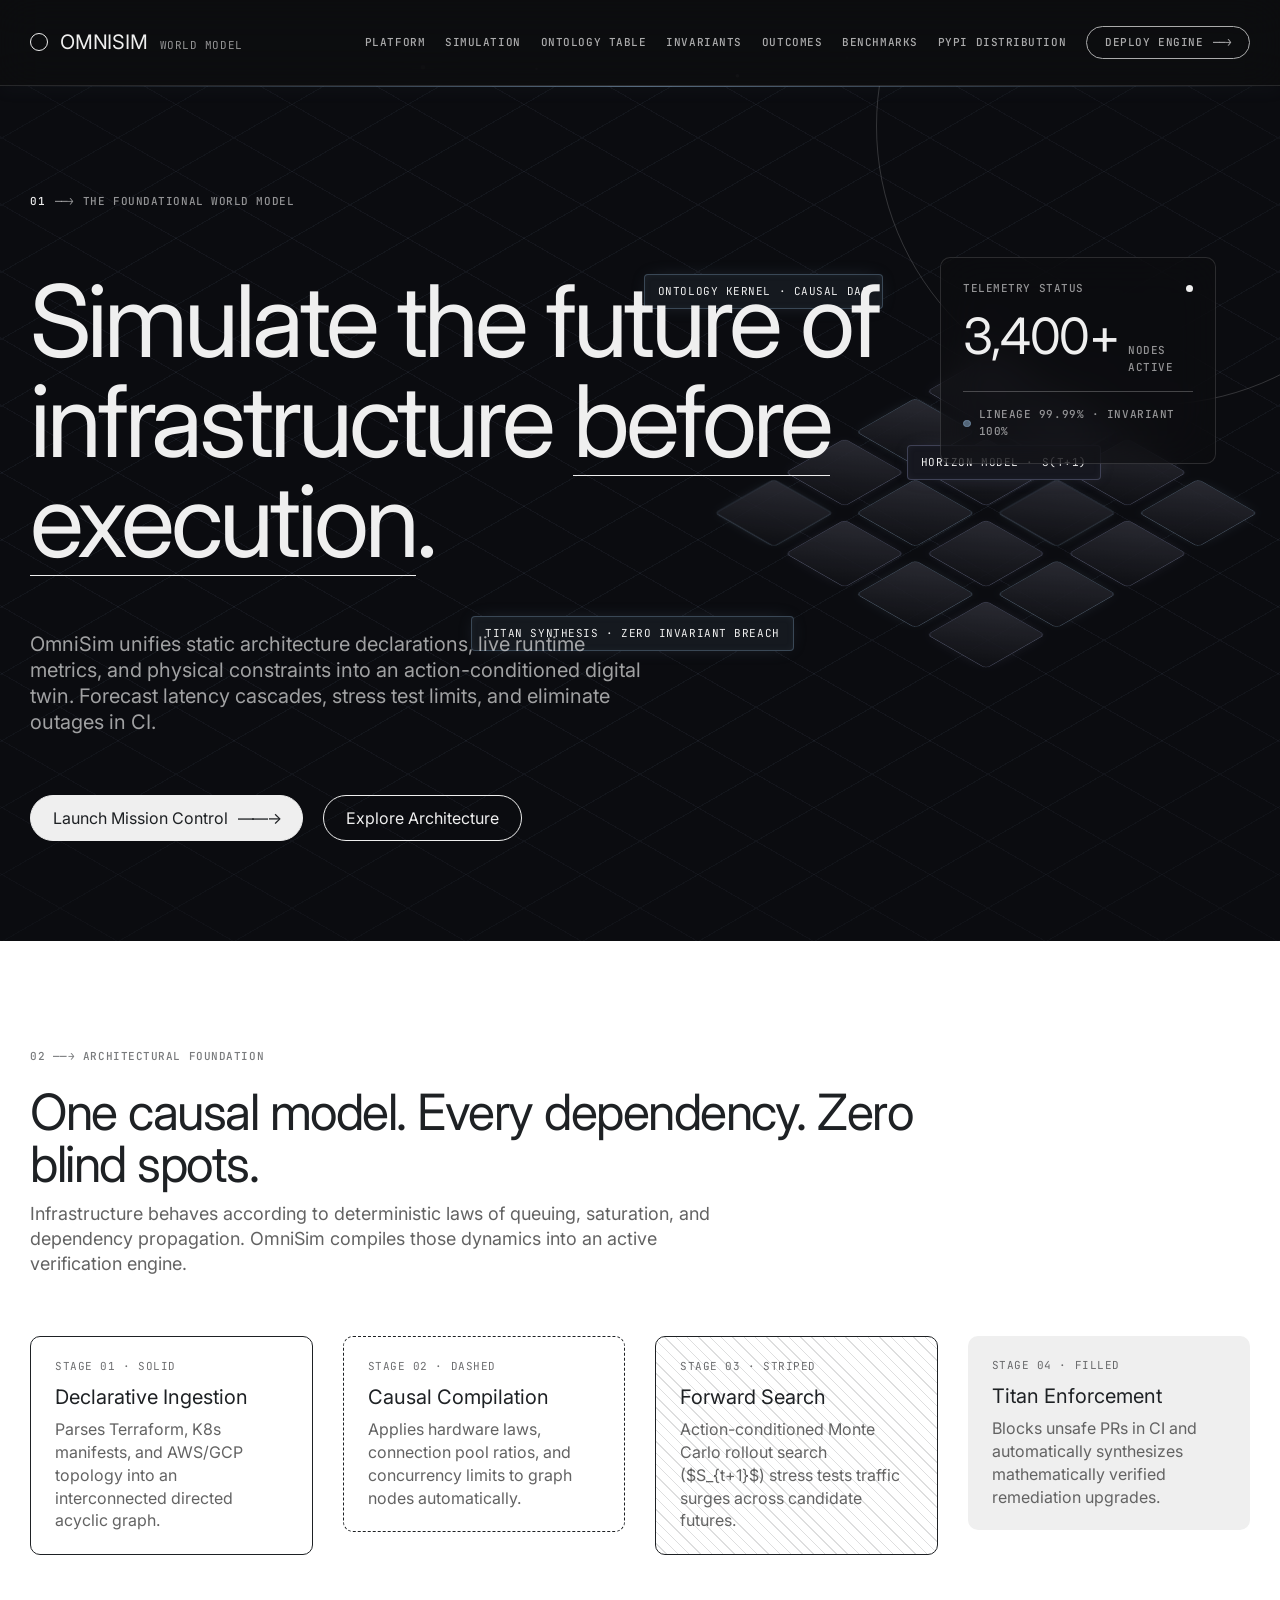
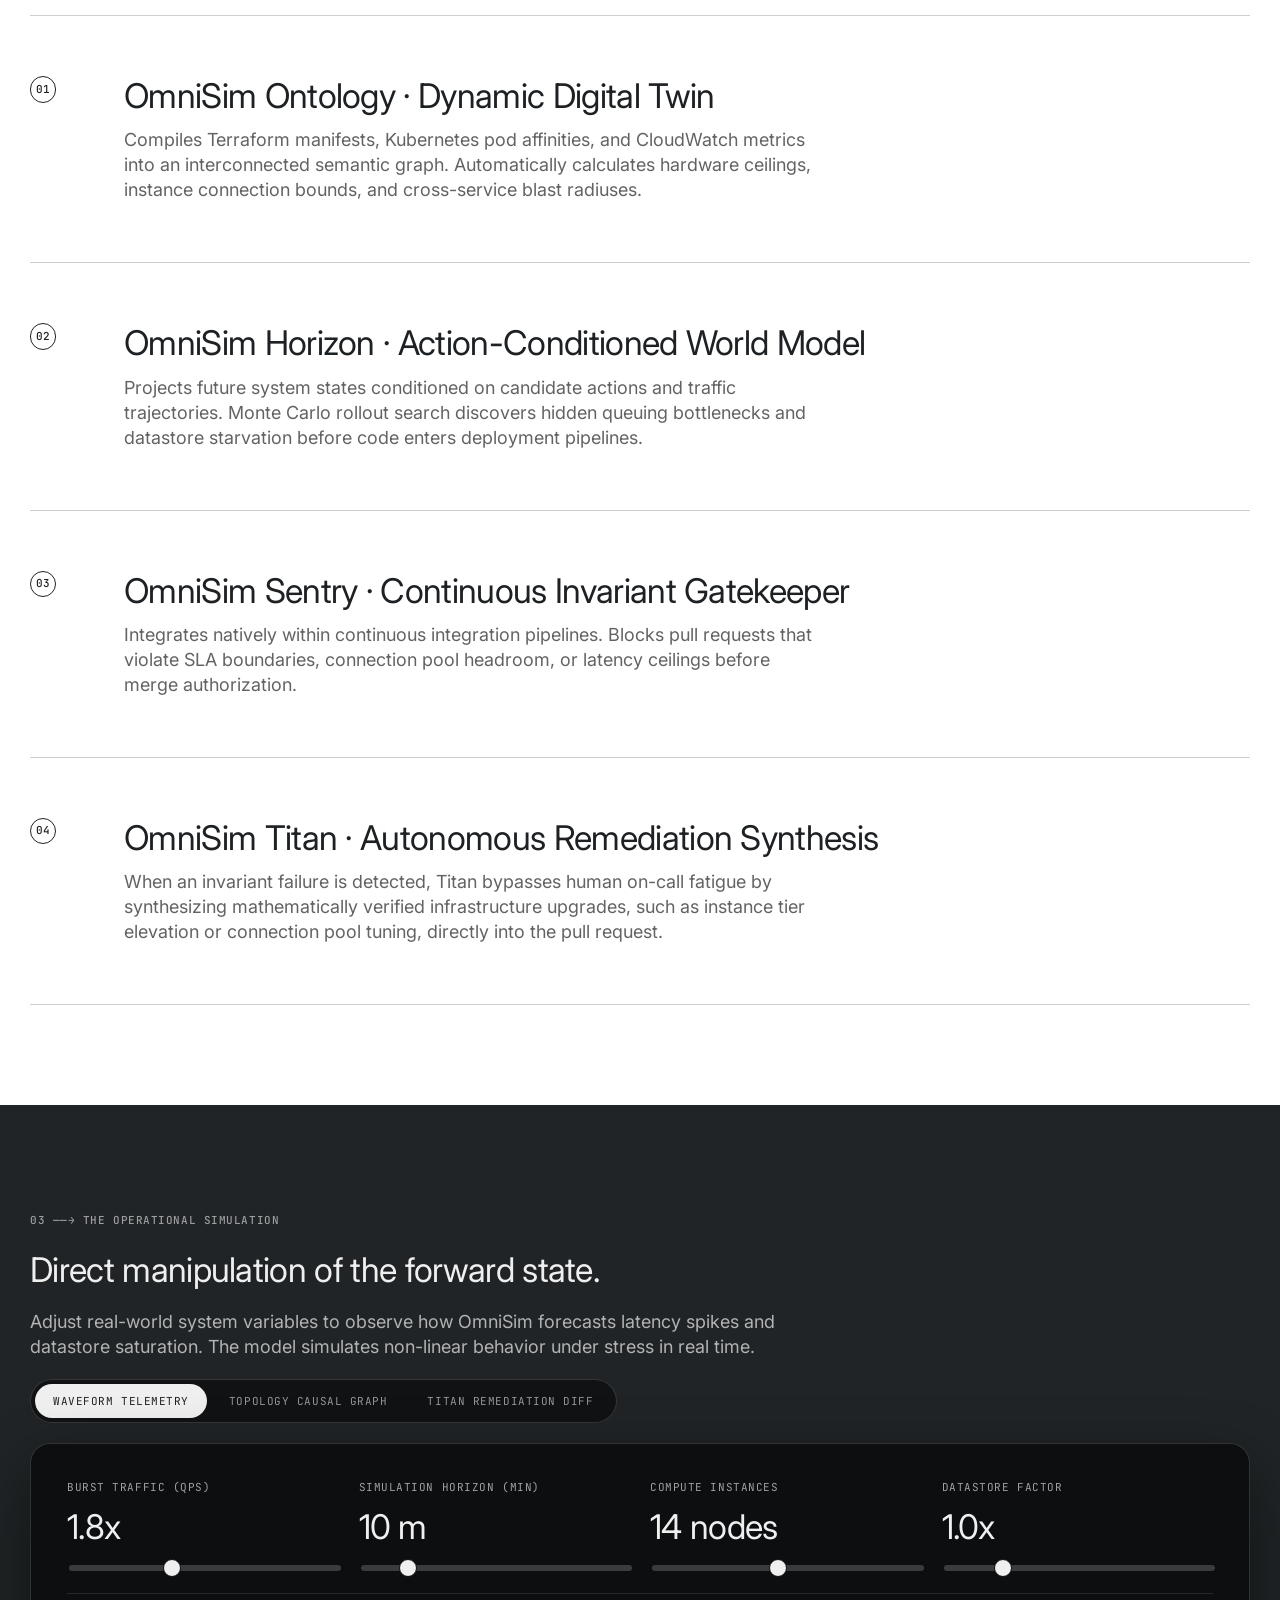
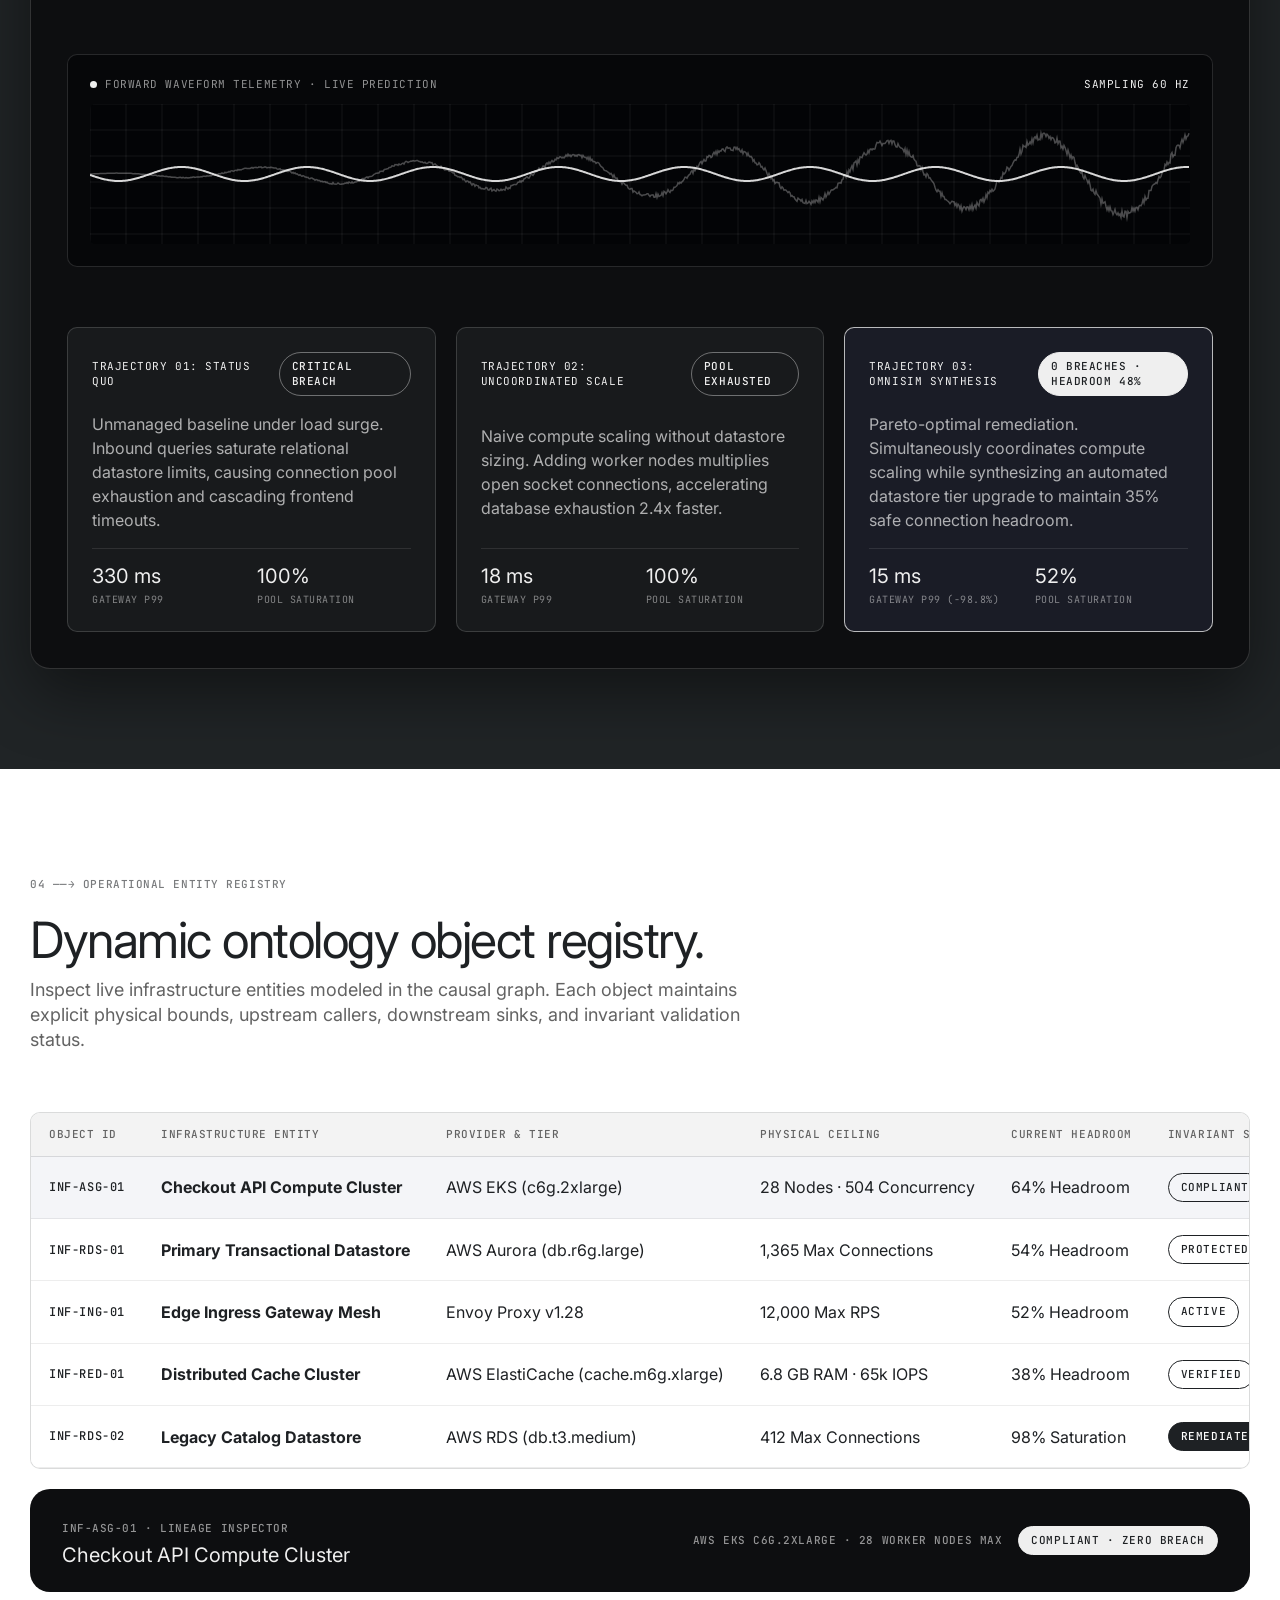
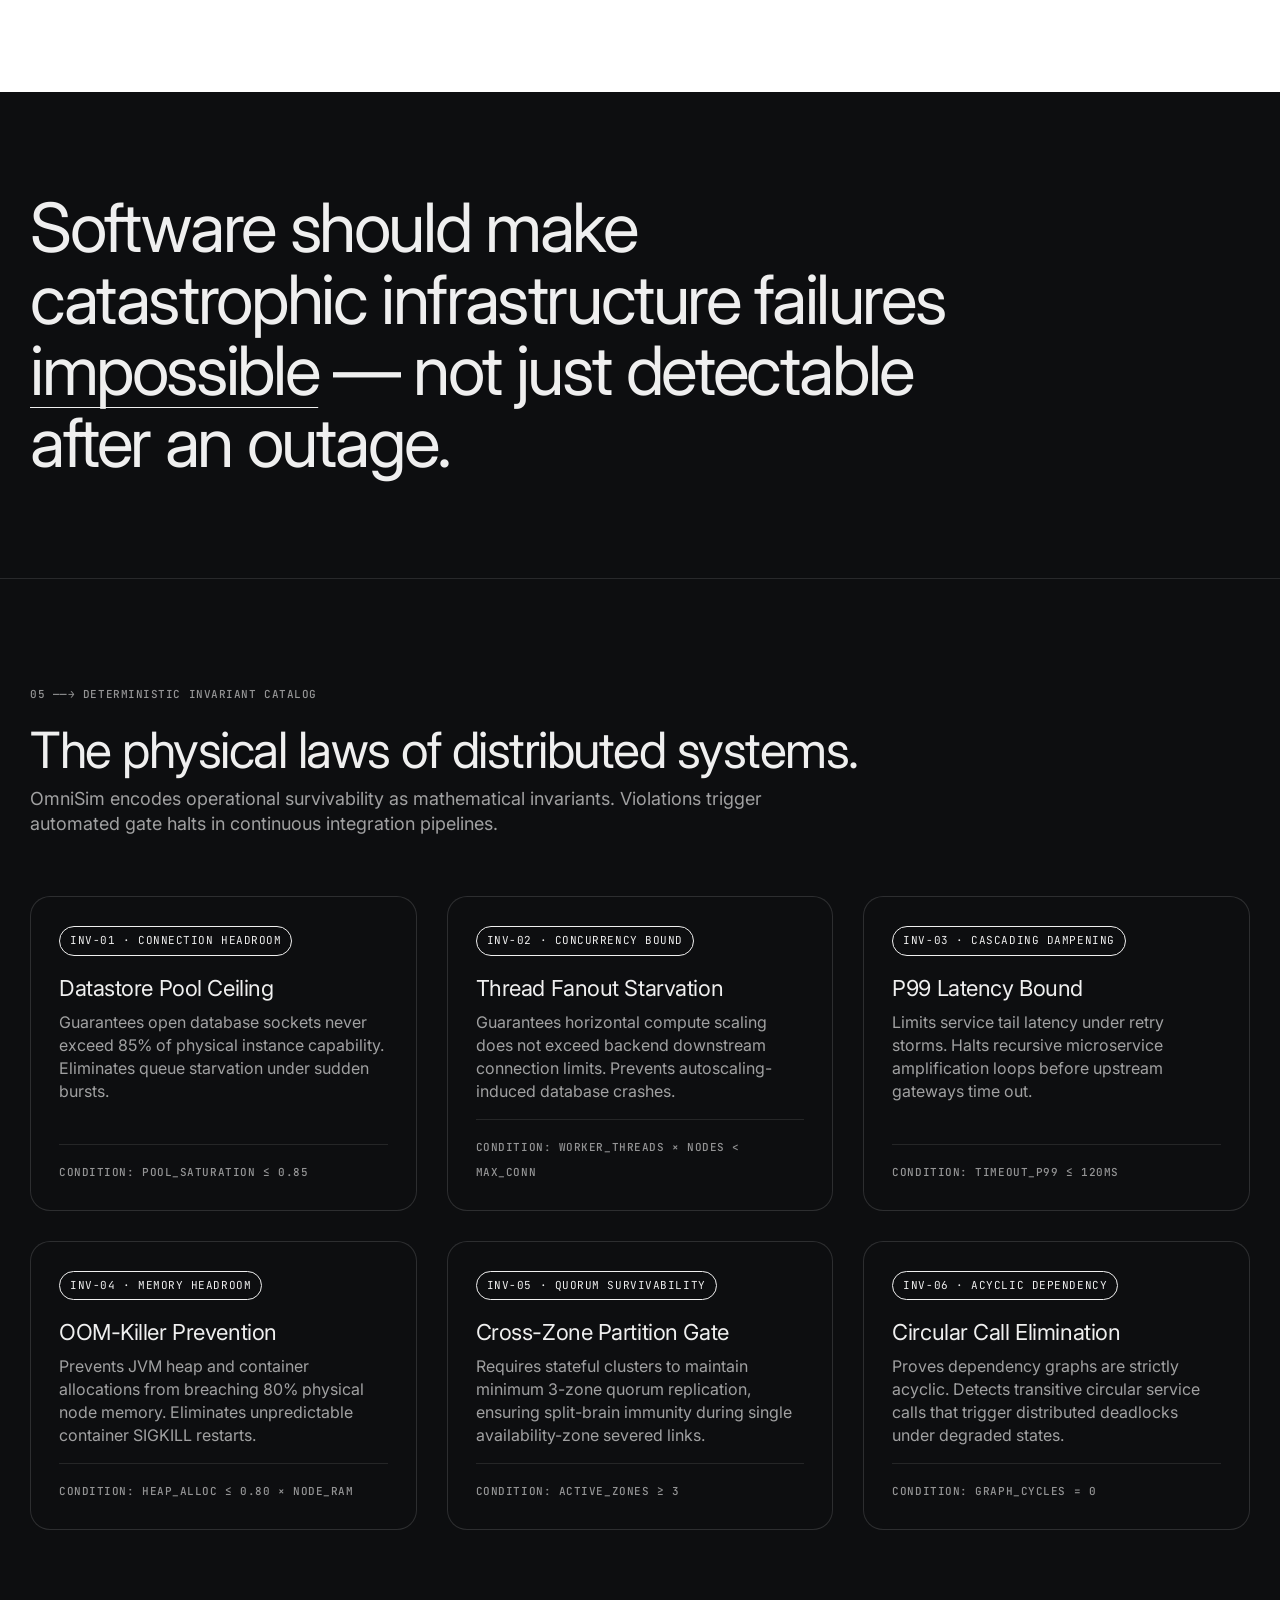
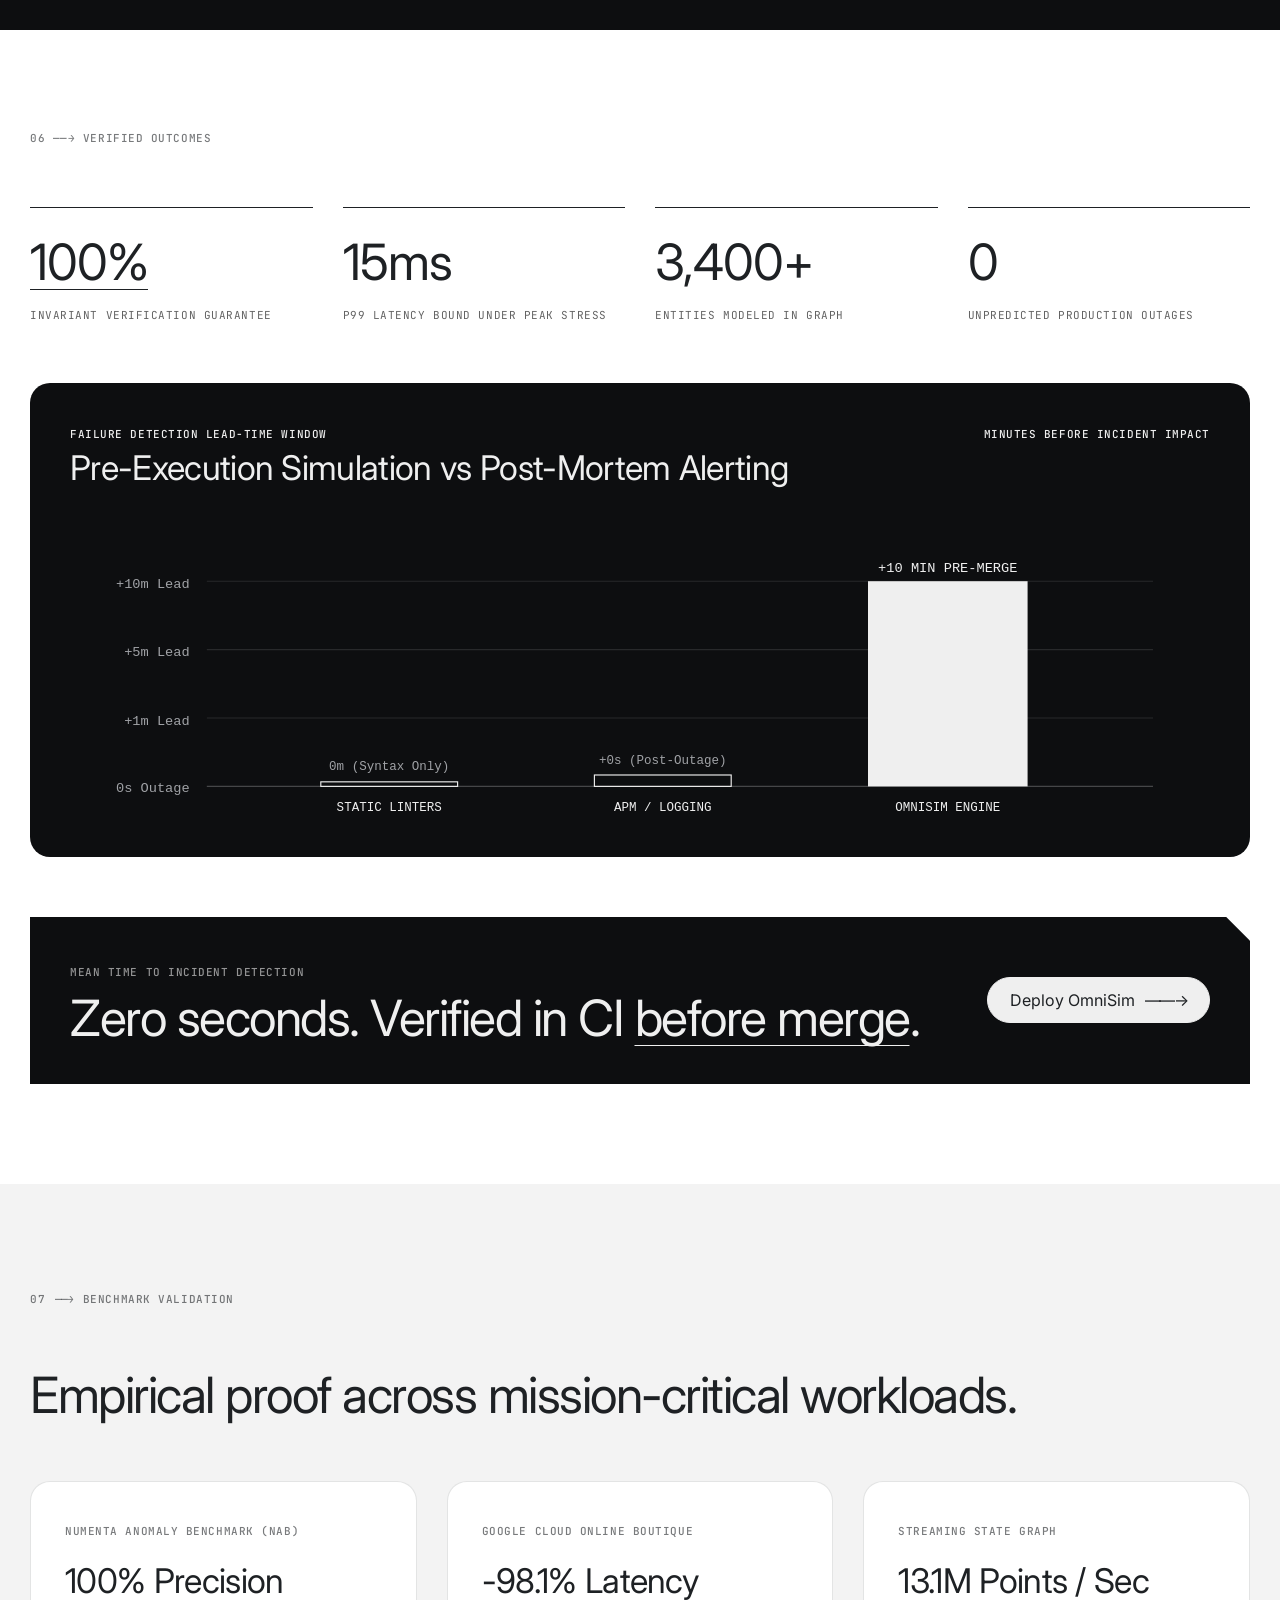
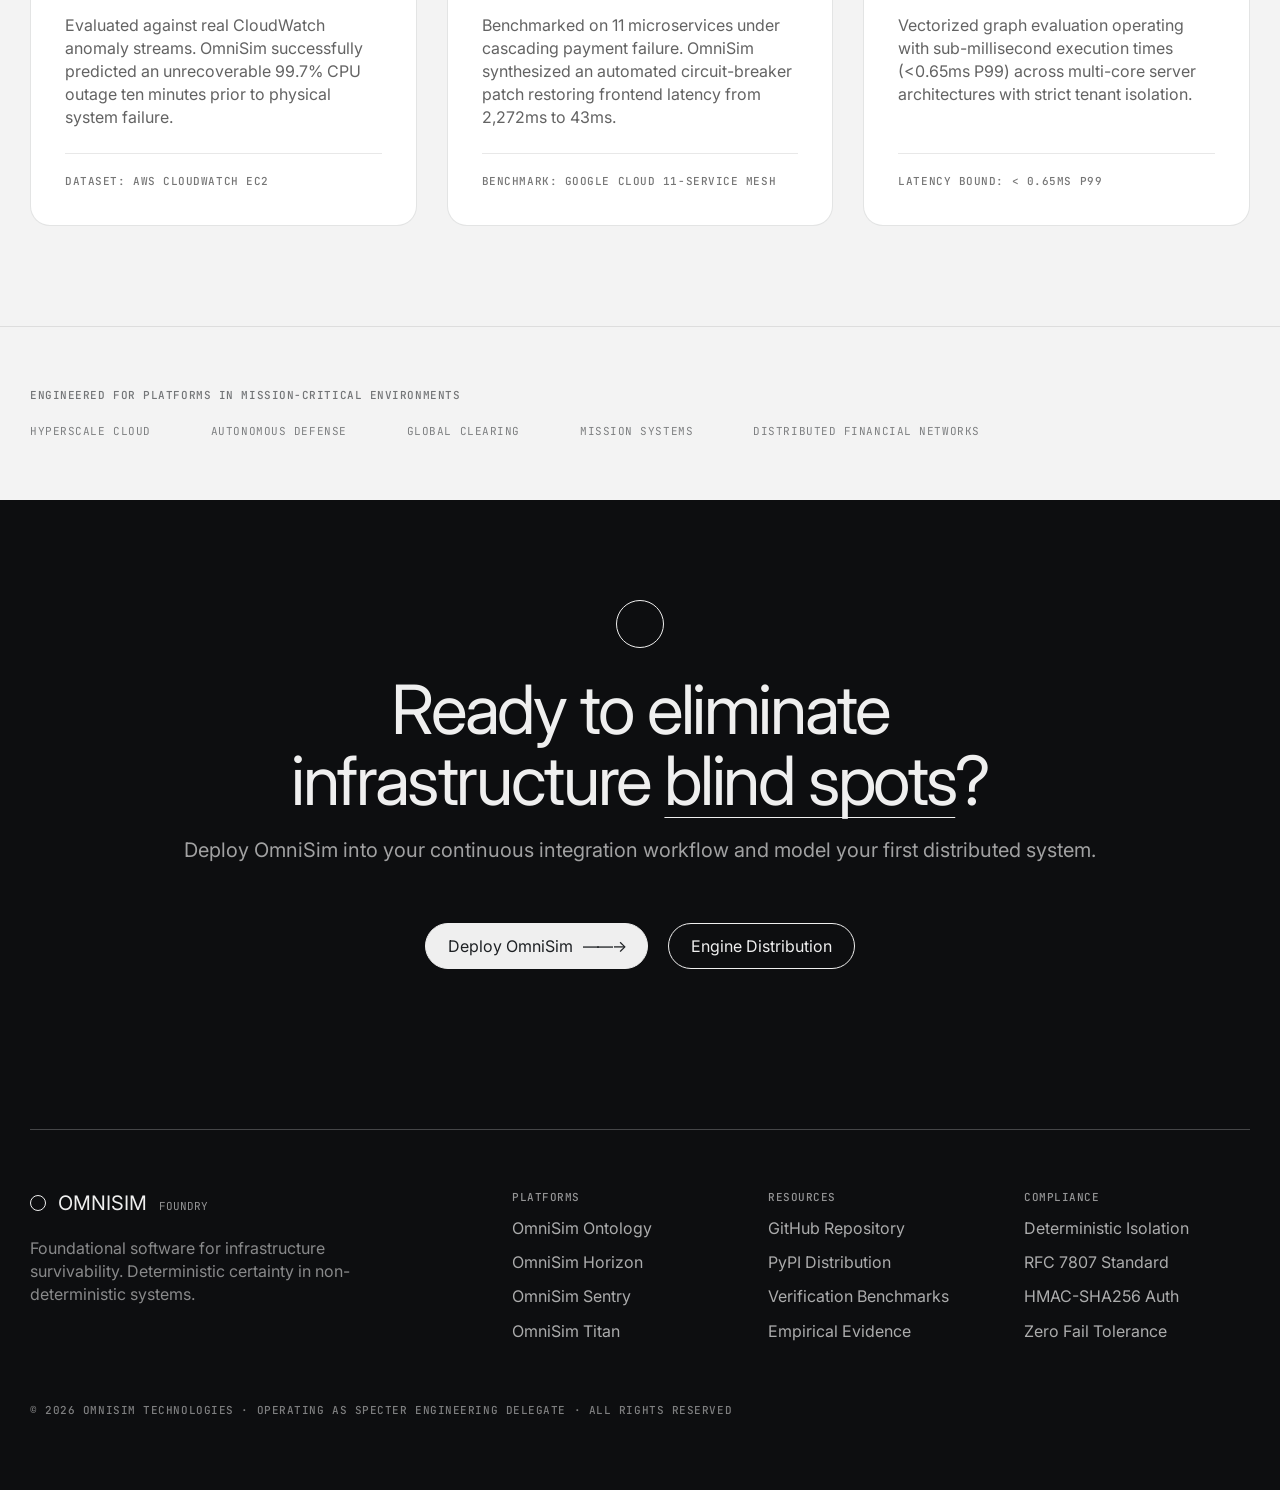
==== commit fba2dfe9: "feat(brand): optimize mobile responsive layout, touch navigation drawer, and adaptive grids" ====
--- a/docs/index.html
+++ b/docs/index.html
@@ -2,7 +2,7 @@
 <html lang="en">
 <head>
   <meta charset="UTF-8">
-  <meta name="viewport" content="width=device-width, initial-scale=1.0">
+  <meta name="viewport" content="width=device-width, initial-scale=1.0, maximum-scale=5.0">
   <title>OmniSim — Foundational Software for Infrastructure Survivability</title>
   <meta name="description" content="OmniSim delivers foundational software for mission-critical cloud infrastructure. Action-conditioned world models, causal ontology, and autonomous invariant defense.">
   <link rel="icon" type="image/svg+xml" href="assets/omnisim-icon.svg">
@@ -148,6 +148,55 @@
       transform: translateX(4px);
     }
 
+    /* Mobile Navigation Button */
+    .mobile-nav-toggle {
+      display: none;
+      background: transparent;
+      border: var(--hairline) solid color-mix(in srgb, var(--off-white) 25%, transparent);
+      border-radius: var(--r-control);
+      padding: 10px 12px;
+      cursor: pointer;
+      flex-direction: column;
+      gap: 5px;
+      justify-content: center;
+      align-items: center;
+      z-index: 101;
+    }
+    .mobile-nav-toggle .bar {
+      width: 22px;
+      height: 1.5px;
+      background: var(--off-white);
+      transition: transform 220ms ease, opacity 220ms ease;
+    }
+    .mobile-nav-toggle.is-active .bar:nth-child(1) {
+      transform: translateY(3.25px) rotate(45deg);
+    }
+    .mobile-nav-toggle.is-active .bar:nth-child(2) {
+      transform: translateY(-3.25px) rotate(-45deg);
+    }
+
+    /* Responsive Grid Column Helpers */
+    .col-phase { grid-column: span 3; }
+    .col-inv { grid-column: span 4; }
+    .col-bench { grid-column: span 4; }
+    .col-head { grid-column: span 9; }
+    .col-diff { grid-column: span 6; }
+
+    @media (max-width: 1024px) {
+      .col-phase { grid-column: span 6; }
+      .col-inv { grid-column: span 6; }
+      .col-bench { grid-column: span 6; }
+      .col-head { grid-column: span 12; }
+    }
+
+    @media (max-width: 768px) {
+      .col-phase { grid-column: span 12; }
+      .col-inv { grid-column: span 12; }
+      .col-bench { grid-column: span 12; }
+      .col-head { grid-column: span 12; }
+      .col-diff { grid-column: span 12; }
+    }
+
     /* Interactive Tab Switcher */
     .mode-tabs {
       display: inline-flex;
@@ -157,18 +206,21 @@
       padding: 4px;
       gap: 4px;
       margin-bottom: var(--space-s);
+      max-width: 100%;
+      overflow-x: auto;
     }
     .mode-tab {
       font-family: var(--font-mono);
       font-size: var(--fs-label);
       letter-spacing: var(--ls-label);
       text-transform: uppercase;
-      padding: 8px 16px;
+      padding: 10px 18px;
       border-radius: var(--r-pill);
       border: none;
       background: transparent;
       color: color-mix(in srgb, var(--off-white) 60%, transparent);
       cursor: pointer;
+      white-space: nowrap;
       transition: all 180ms ease;
     }
     .mode-tab:hover {
@@ -226,9 +278,9 @@
     }
     .slider-card input[type="range"] {
       width: 100%;
-      height: 4px;
+      height: 6px;
       background: color-mix(in srgb, var(--off-white) 20%, transparent);
-      border-radius: 2px;
+      border-radius: 3px;
       outline: none;
       -webkit-appearance: none;
       margin-top: 6px;
@@ -236,8 +288,8 @@
     }
     .slider-card input[type="range"]::-webkit-slider-thumb {
       -webkit-appearance: none;
-      width: 14px;
-      height: 14px;
+      width: 18px;
+      height: 18px;
       border-radius: var(--r-pill);
       background: var(--off-white);
       cursor: pointer;
@@ -267,6 +319,8 @@
       letter-spacing: var(--ls-label);
       text-transform: uppercase;
       color: color-mix(in srgb, var(--off-white) 60%, transparent);
+      flex-wrap: wrap;
+      gap: 8px;
     }
     #waveform-canvas {
       width: 100%;
@@ -349,9 +403,11 @@
       border-radius: var(--r-control);
       overflow-x: auto;
       background: var(--white);
+      -webkit-overflow-scrolling: touch;
     }
     .ops-table {
       width: 100%;
+      min-width: 680px;
       border-collapse: collapse;
       text-align: left;
       font-size: var(--fs-body-sm);
@@ -366,11 +422,13 @@
       padding: 14px 18px;
       border-bottom: var(--hairline) solid color-mix(in srgb, var(--ink) 14%, transparent);
       font-weight: 500;
+      white-space: nowrap;
     }
     .ops-table td {
       padding: 16px 18px;
       border-bottom: var(--hairline) solid color-mix(in srgb, var(--ink) 8%, transparent);
       color: var(--ink);
+      white-space: nowrap;
     }
     .ops-table tr {
       cursor: pointer;
@@ -441,6 +499,162 @@
       background: color-mix(in srgb, var(--paper) 60%, transparent);
     }
 
+    .chart-scroll-wrap {
+      width: 100%;
+      overflow-x: auto;
+      -webkit-overflow-scrolling: touch;
+    }
+    .chart-scroll-wrap svg {
+      min-width: 650px;
+    }
+
+    /* Responsive Overrides */
+    @media (max-width: 820px) {
+      :root {
+        --fs-display-xl: clamp(34px, 8.5vw, 54px);
+        --fs-display-l: clamp(26px, 7vw, 38px);
+        --fs-display-m: clamp(22px, 5.5vw, 28px);
+        --fs-heading: clamp(19px, 4.5vw, 24px);
+        --space-section: 64px;
+        --space-m: 36px;
+        --gutter: 16px;
+        --nav-height: 72px;
+      }
+
+      .mobile-nav-toggle {
+        display: flex;
+      }
+
+      .site-nav {
+        padding-inline: 18px;
+      }
+      .site-nav .links {
+        display: flex !important;
+        position: fixed;
+        top: var(--nav-height);
+        left: 0;
+        right: 0;
+        bottom: 0;
+        background: var(--surface-dark);
+        flex-direction: column;
+        align-items: flex-start;
+        padding: 32px 24px;
+        gap: 20px;
+        border-top: var(--hairline) solid color-mix(in srgb, var(--off-white) 14%, transparent);
+        transform: translateY(-100%);
+        opacity: 0;
+        pointer-events: none;
+        transition: transform 250ms ease, opacity 250ms ease;
+        z-index: 100;
+        overflow-y: auto;
+      }
+      .site-nav .links.is-open {
+        transform: translateY(0);
+        opacity: 1;
+        pointer-events: auto;
+      }
+      .site-nav .links a {
+        font-size: 14px;
+        width: 100%;
+        padding-bottom: 12px;
+        border-bottom: var(--hairline) solid color-mix(in srgb, var(--off-white) 10%, transparent);
+      }
+      .site-nav .links .btn {
+        margin-top: 12px;
+        width: 100%;
+        justify-content: center;
+      }
+
+      .hero.blueprint {
+        min-height: auto;
+        padding-top: calc(var(--nav-height) + 16px);
+        padding-bottom: var(--space-m);
+        display: block;
+      }
+      .hero .container {
+        padding-block: var(--space-m) !important;
+      }
+      .hero .bp-node {
+        display: none !important;
+      }
+      .iso-field-container {
+        opacity: 0.16 !important;
+        right: -35% !important;
+        transform: scale(0.6) !important;
+      }
+
+      .hero .glass.hero-telemetry {
+        position: static !important;
+        width: 100% !important;
+        margin-top: var(--space-m);
+        box-sizing: border-box;
+      }
+
+      .demo-row {
+        flex-direction: column;
+        width: 100%;
+        gap: 12px;
+      }
+      .demo-row .btn {
+        width: 100%;
+        justify-content: center;
+      }
+
+      .sim-console {
+        padding: 24px 18px !important;
+      }
+      .mode-tabs {
+        width: 100%;
+        display: flex;
+        flex-direction: column;
+        border-radius: var(--r-control);
+      }
+      .mode-tab {
+        width: 100%;
+        text-align: center;
+      }
+
+      .metrics {
+        grid-template-columns: 1fr 1fr !important;
+        gap: 20px !important;
+      }
+
+      .card.card-dark.cut-tr {
+        flex-direction: column !important;
+        align-items: flex-start !important;
+        gap: 20px !important;
+      }
+      .card.card-dark.cut-tr .btn {
+        width: 100%;
+        justify-content: center;
+      }
+
+      .site-foot .cols {
+        grid-template-columns: 1fr !important;
+        row-gap: 28px !important;
+      }
+
+      .ops-table-container {
+        margin-inline: -16px;
+        border-radius: 0;
+        border-left: 0;
+        border-right: 0;
+      }
+      .mobile-scroll-hint {
+        display: block !important;
+      }
+
+      #waveform-canvas {
+        height: 110px;
+      }
+    }
+
+    @media (max-width: 480px) {
+      .metrics {
+        grid-template-columns: 1fr !important;
+      }
+    }
+
     /* Reducer reset */
     @media (prefers-reduced-motion: reduce) {
       .blueprint-scanline,
@@ -467,20 +681,27 @@
       <span class="name">OMNISIM</span>
       <span class="cn" style="font-family: var(--font-mono); font-size: 11px; letter-spacing: var(--ls-label); text-transform: uppercase; opacity: 0.6;">WORLD MODEL</span>
     </div>
-    <div class="links">
-      <a href="#platforms">Platform</a>
-      <a href="#simulator">Simulation</a>
-      <a href="#ontology-table">Ontology Table</a>
-      <a href="#invariants">Invariants</a>
-      <a href="#outcomes">Outcomes</a>
-      <a href="#benchmarks">Benchmarks</a>
-      <a href="https://pypi.org/project/omnisim-engine/" target="_blank">PyPI</a>
+
+    <!-- Mobile Hamburger Toggle Button -->
+    <button class="mobile-nav-toggle" id="mobileNavToggle" aria-label="Toggle navigation">
+      <span class="bar"></span>
+      <span class="bar"></span>
+    </button>
+
+    <div class="links" id="navLinks">
+      <a href="#platforms" onclick="closeNav()">Platform</a>
+      <a href="#simulator" onclick="closeNav()">Simulation</a>
+      <a href="#ontology-table" onclick="closeNav()">Ontology Table</a>
+      <a href="#invariants" onclick="closeNav()">Invariants</a>
+      <a href="#outcomes" onclick="closeNav()">Outcomes</a>
+      <a href="#benchmarks" onclick="closeNav()">Benchmarks</a>
+      <a href="https://pypi.org/project/omnisim-engine/" target="_blank">PyPI Distribution</a>
       <a href="https://github.com/Deeven-Seru/omnisim" target="_blank" class="btn btn-secondary" style="padding:10px 18px">Deploy Engine <span class="arrow"></span></a>
     </div>
   </nav>
 
   <!-- HERO SECTION -->
-  <header class="hero blueprint" style="min-height:92vh; display:flex; align-items:flex-end;">
+  <header class="hero blueprint">
     <div class="blueprint-scanline"></div>
     <span class="ring-bleed"></span>
 
@@ -494,27 +715,10 @@
       </div>
     </div>
 
-    <!-- Signature glowing wireframe node chips -->
+    <!-- Signature glowing wireframe node chips (hidden on mobile to prevent text occlusion) -->
     <span class="bp-node blue" style="position:absolute; top:22%; right:31%">Ontology Kernel &middot; Causal DAG</span>
     <span class="bp-node" style="position:absolute; top:42%; right:14%">Horizon Model &middot; S(t+1)</span>
     <span class="bp-node blue" style="position:absolute; top:62%; right:38%">Titan Synthesis &middot; Zero Invariant Breach</span>
-
-    <!-- Frosted-glass instrument panel -->
-    <div class="glass" style="position:absolute; top:20%; right:5%; width:276px; padding:22px; border-radius:var(--r-control)">
-      <div style="display:flex; align-items:center; justify-content:space-between">
-        <span class="t-label">Telemetry Status</span>
-        <span class="pulse-dot"></span>
-      </div>
-      <div style="display:flex; align-items:baseline; gap:10px; margin-top:12px">
-        <span class="t-display-m" style="color:var(--off-white)">3,400+</span>
-        <span class="t-label">nodes active</span>
-      </div>
-      <hr class="rule" style="margin:14px 0">
-      <div style="display:flex; align-items:center; gap:8px">
-        <span class="ring" style="width:8px; background:color-mix(in srgb, var(--accent-blue) 70%, transparent); border-color:var(--accent-blue)"></span>
-        <span class="t-label">Lineage 99.99% &middot; Invariant 100%</span>
-      </div>
-    </div>
 
     <div class="container reveal" style="padding-block:var(--space-section)">
       <div class="earmark t-label" style="margin-bottom:var(--space-m)">
@@ -530,6 +734,23 @@
         <a href="#simulator" class="btn btn-primary">Launch Mission Control <span class="arrow"></span></a>
         <a href="#platforms" class="btn btn-secondary">Explore Architecture</a>
       </div>
+
+      <!-- Frosted-glass instrument panel (Responsive on mobile) -->
+      <div class="glass hero-telemetry" style="position:absolute; top:20%; right:5%; width:276px; padding:22px; border-radius:var(--r-control)">
+        <div style="display:flex; align-items:center; justify-content:space-between">
+          <span class="t-label">Telemetry Status</span>
+          <span class="pulse-dot"></span>
+        </div>
+        <div style="display:flex; align-items:baseline; gap:10px; margin-top:12px">
+          <span class="t-display-m" style="color:var(--off-white)">3,400+</span>
+          <span class="t-label">nodes active</span>
+        </div>
+        <hr class="rule" style="margin:14px 0">
+        <div style="display:flex; align-items:center; gap:8px">
+          <span class="ring" style="width:8px; background:color-mix(in srgb, var(--accent-blue) 70%, transparent); border-color:var(--accent-blue)"></span>
+          <span class="t-label">Lineage 99.99% &middot; Invariant 100%</span>
+        </div>
+      </div>
     </div>
   </header>
 
@@ -537,7 +758,7 @@
   <section class="on-white section" id="platforms">
     <div class="container">
       <div class="grid-12" style="margin-bottom:var(--space-m)">
-        <div style="grid-column: span 9" class="reveal">
+        <div class="col-head reveal">
           <span class="t-label">02 ——→ Architectural Foundation</span>
           <h2 class="t-display-m" style="margin-top:var(--space-s)">One causal model. Every dependency. Zero blind spots.</h2>
           <p class="t-body" style="color:var(--text-medium); margin-top:var(--space-xs); max-width:64ch">
@@ -546,9 +767,9 @@
         </div>
       </div>
 
-      <!-- Palantir signature 4-state Marketecture Phase Boxes -->
+      <!-- Palantir signature 4-state Marketecture Phase Boxes (Responsive Grid) -->
       <div class="grid-12" style="row-gap:var(--gutter); margin-bottom:var(--space-m)">
-        <div style="grid-column: span 3" class="reveal stagger-1">
+        <div class="col-phase reveal stagger-1">
           <div class="phase phase-solid">
             <span class="lbl">Stage 01 &middot; Solid</span>
             <h4 class="t-title" style="margin-bottom:8px">Declarative Ingestion</h4>
@@ -556,7 +777,7 @@
           </div>
         </div>
 
-        <div style="grid-column: span 3" class="reveal stagger-2">
+        <div class="col-phase reveal stagger-2">
           <div class="phase phase-dashed">
             <span class="lbl">Stage 02 &middot; Dashed</span>
             <h4 class="t-title" style="margin-bottom:8px">Causal Compilation</h4>
@@ -564,7 +785,7 @@
           </div>
         </div>
 
-        <div style="grid-column: span 3" class="reveal stagger-3">
+        <div class="col-phase reveal stagger-3">
           <div class="phase phase-striped">
             <span class="lbl">Stage 03 &middot; Striped</span>
             <h4 class="t-title" style="margin-bottom:8px">Forward Search</h4>
@@ -572,7 +793,7 @@
           </div>
         </div>
 
-        <div style="grid-column: span 3" class="reveal stagger-4">
+        <div class="col-phase reveal stagger-4">
           <div class="phase phase-filled">
             <span class="lbl">Stage 04 &middot; Filled</span>
             <h4 class="t-title" style="margin-bottom:8px">Titan Enforcement</h4>
@@ -685,21 +906,21 @@
         <div id="graph-box" style="display:none; padding:24px; border:var(--hairline) solid color-mix(in srgb, var(--off-white) 14%, transparent); border-radius:var(--r-control); background:#060709; margin-bottom:var(--space-m);">
           <div class="t-label" style="color:var(--off-white); margin-bottom:14px">Topology Hierarchy &middot; Relational Dependency Chain</div>
           <div style="display:flex; flex-direction:column; gap:12px; font-family:var(--font-mono); font-size:12px;">
-            <div style="padding:14px; background:var(--surface-dark); border:1px solid color-mix(in srgb, var(--off-white) 16%, transparent); border-radius:6px; display:flex; justify-content:space-between;">
+            <div style="padding:14px; background:var(--surface-dark); border:1px solid color-mix(in srgb, var(--off-white) 16%, transparent); border-radius:6px; display:flex; justify-content:space-between; flex-wrap:wrap; gap:8px;">
               <span>[ENTITY 01] Edge Envoy Ingress Cluster</span>
               <span style="opacity:0.65">ACTIVE: 12,000 QPS CEILING</span>
             </div>
-            <div style="padding-left:24px; color:var(--off-white); font-size:11px;">
+            <div style="padding-left:14px; color:var(--off-white); font-size:11px;">
               &darr; DIRECT FANOUT &middot; RATIO: 18 THREADS / REPLICA
             </div>
-            <div style="padding:14px; background:var(--surface-dark); border:1px solid color-mix(in srgb, var(--off-white) 16%, transparent); border-radius:6px; display:flex; justify-content:space-between;">
+            <div style="padding:14px; background:var(--surface-dark); border:1px solid color-mix(in srgb, var(--off-white) 16%, transparent); border-radius:6px; display:flex; justify-content:space-between; flex-wrap:wrap; gap:8px;">
               <span>[ENTITY 02] Checkout Service Autoscaling Group (EKS)</span>
               <span style="opacity:0.65">NODES: 8 CURRENT | 28 BURST CAP</span>
             </div>
-            <div style="padding-left:24px; color:var(--off-white); font-size:11px;">
+            <div style="padding-left:14px; color:var(--off-white); font-size:11px;">
               &darr; INVARIANT BOUND: pool_saturation &le; 0.85
             </div>
-            <div style="padding:14px; background:color-mix(in srgb, var(--accent-blue) 12%, var(--surface-dark)); border:1px solid color-mix(in srgb, var(--accent-blue) 60%, transparent); border-radius:6px; display:flex; justify-content:space-between;">
+            <div style="padding:14px; background:color-mix(in srgb, var(--accent-blue) 12%, var(--surface-dark)); border:1px solid color-mix(in srgb, var(--accent-blue) 60%, transparent); border-radius:6px; display:flex; justify-content:space-between; flex-wrap:wrap; gap:8px;">
               <span style="color:var(--off-white)">[ENTITY 03] Relational Datastore (Aurora PostgreSQL)</span>
               <span style="color:var(--off-white)">CAPACITY: 1,365 MAX SOCKS (r6g tier)</span>
             </div>
@@ -710,7 +931,7 @@
         <div id="diff-box" style="display:none; padding:24px; border:var(--hairline) solid color-mix(in srgb, var(--off-white) 14%, transparent); border-radius:var(--r-control); background:#060709; margin-bottom:var(--space-m);">
           <div class="t-label" style="color:var(--off-white); margin-bottom:14px">Titan Remediation Synthesis &middot; Pre-Execution Proof</div>
           <div class="grid-12" style="row-gap:var(--space-s)">
-            <div style="grid-column: span 6">
+            <div class="col-diff">
               <div style="padding:18px; border:1px solid color-mix(in srgb, #FF4444 35%, transparent); background:color-mix(in srgb, #FF4444 6%, var(--surface-dark)); border-radius:6px;">
                 <div class="t-label" style="color:#FF7777; margin-bottom:8px">Vulnerable Candidate State (PR #1482)</div>
                 <div style="font-family:var(--font-mono); font-size:12px; line-height:1.7;">
@@ -721,7 +942,7 @@
                 </div>
               </div>
             </div>
-            <div style="grid-column: span 6">
+            <div class="col-diff">
               <div style="padding:18px; border:1px solid color-mix(in srgb, var(--off-white) 50%, transparent); background:color-mix(in srgb, var(--surface-navy) 60%, var(--surface-dark)); border-radius:6px;">
                 <div class="t-label" style="color:var(--off-white); margin-bottom:8px">Synthesized Remediation State (Titan)</div>
                 <div style="font-family:var(--font-mono); font-size:12px; line-height:1.7;">
@@ -810,6 +1031,7 @@
         <p class="t-body" style="color:var(--text-medium); margin-top:var(--space-xs); max-width:68ch">
           Inspect live infrastructure entities modeled in the causal graph. Each object maintains explicit physical bounds, upstream callers, downstream sinks, and invariant validation status.
         </p>
+        <span class="t-label mobile-scroll-hint" style="display:none; color:var(--text-medium); margin-top:10px">Swipe horizontally to inspect full table &rarr;</span>
       </div>
 
       <div class="ops-table-container reveal stagger-1" style="margin-top:var(--space-m)">
@@ -876,8 +1098,8 @@
             <span class="t-label" id="inspect-id">INF-ASG-01 &middot; Lineage Inspector</span>
             <h4 class="t-title" id="inspect-title" style="color:var(--off-white); margin-top:4px">Checkout API Compute Cluster</h4>
           </div>
-          <div style="display:flex; gap:16px; align-items:center">
-            <span class="t-label" id="inspect-tier">AWS EKS c6g.2xlarge</span>
+          <div style="display:flex; gap:16px; align-items:center; flex-wrap:wrap">
+            <span class="t-label" id="inspect-tier">AWS EKS c6g.2xlarge &middot; 28 worker nodes max</span>
             <span class="pill" id="inspect-status" style="border-color:var(--off-white); background:var(--off-white); color:var(--ink)">COMPLIANT &middot; ZERO BREACH</span>
           </div>
         </div>
@@ -906,7 +1128,7 @@
       </div>
 
       <div class="grid-12" style="row-gap:var(--gutter); margin-top:var(--space-m)">
-        <div style="grid-column: span 4" class="reveal stagger-1">
+        <div class="col-inv reveal stagger-1">
           <div class="invariant-card" style="height:100%">
             <div>
               <span class="inv-bound">INV-01 &middot; Connection Headroom</span>
@@ -921,7 +1143,7 @@
           </div>
         </div>
 
-        <div style="grid-column: span 4" class="reveal stagger-2">
+        <div class="col-inv reveal stagger-2">
           <div class="invariant-card" style="height:100%">
             <div>
               <span class="inv-bound">INV-02 &middot; Concurrency Bound</span>
@@ -936,7 +1158,7 @@
           </div>
         </div>
 
-        <div style="grid-column: span 4" class="reveal stagger-3">
+        <div class="col-inv reveal stagger-3">
           <div class="invariant-card" style="height:100%">
             <div>
               <span class="inv-bound">INV-03 &middot; Cascading Dampening</span>
@@ -951,7 +1173,7 @@
           </div>
         </div>
 
-        <div style="grid-column: span 4" class="reveal stagger-1">
+        <div class="col-inv reveal stagger-1">
           <div class="invariant-card" style="height:100%">
             <div>
               <span class="inv-bound">INV-04 &middot; Memory Headroom</span>
@@ -966,7 +1188,7 @@
           </div>
         </div>
 
-        <div style="grid-column: span 4" class="reveal stagger-2">
+        <div class="col-inv reveal stagger-2">
           <div class="invariant-card" style="height:100%">
             <div>
               <span class="inv-bound">INV-05 &middot; Quorum Survivability</span>
@@ -981,7 +1203,7 @@
           </div>
         </div>
 
-        <div style="grid-column: span 4" class="reveal stagger-3">
+        <div class="col-inv reveal stagger-3">
           <div class="invariant-card" style="height:100%">
             <div>
               <span class="inv-bound">INV-06 &middot; Acyclic Dependency</span>
@@ -1022,7 +1244,7 @@
         </div>
       </div>
 
-      <!-- Hairline SVG Deck Comparison Chart -->
+      <!-- Hairline SVG Deck Comparison Chart with Mobile Scroll Wrap -->
       <div class="card card-dark reveal stagger-2" style="margin-top:var(--space-m); padding:36px 40px">
         <div style="display:flex; justify-content:space-between; align-items:baseline; margin-bottom:var(--space-m); flex-wrap:wrap; gap:12px">
           <div>
@@ -1032,34 +1254,36 @@
           <span class="t-label" style="color:var(--off-white)">Minutes Before Incident Impact</span>
         </div>
 
-        <svg viewBox="0 0 1000 240" width="100%" style="display:block; overflow:visible; font-family:'Apercu Mono Pro', ui-monospace, monospace; font-weight:500">
-          <!-- Background gridlines -->
-          <line x1="120" y1="30" x2="950" y2="30" stroke="rgba(239, 239, 239, 0.12)" stroke-width="1" />
-          <line x1="120" y1="90" x2="950" y2="90" stroke="rgba(239, 239, 239, 0.12)" stroke-width="1" />
-          <line x1="120" y1="150" x2="950" y2="150" stroke="rgba(239, 239, 239, 0.12)" stroke-width="1" />
-          <line x1="120" y1="210" x2="950" y2="210" stroke="rgba(239, 239, 239, 0.25)" stroke-width="1" />
-
-          <!-- Y-axis Labels -->
-          <text x="105" y="36" fill="#A0A2A6" font-size="12" text-anchor="end">+10m Lead</text>
-          <text x="105" y="96" fill="#A0A2A6" font-size="12" text-anchor="end">+5m Lead</text>
-          <text x="105" y="156" fill="#A0A2A6" font-size="12" text-anchor="end">+1m Lead</text>
-          <text x="105" y="215" fill="#A0A2A6" font-size="12" text-anchor="end">0s Outage</text>
-
-          <!-- Bar 1: Static Linters -->
-          <rect x="220" y="206" width="120" height="4" fill="none" stroke="#EFEFEF" stroke-width="1" />
-          <text x="280" y="232" fill="#EFEFEF" font-size="11" text-anchor="middle">STATIC LINTERS</text>
-          <text x="280" y="196" fill="#A0A2A6" font-size="11" text-anchor="middle">0m (Syntax Only)</text>
-
-          <!-- Bar 2: APM Observability (Post-Incident Alert) -->
-          <rect x="460" y="200" width="120" height="10" fill="none" stroke="#EFEFEF" stroke-width="1" />
-          <text x="520" y="232" fill="#EFEFEF" font-size="11" text-anchor="middle">APM / LOGGING</text>
-          <text x="520" y="190" fill="#A0A2A6" font-size="11" text-anchor="middle">+0s (Post-Outage)</text>
-
-          <!-- Bar 3: OmniSim Continuous Invariant Gatekeeper -->
-          <rect x="700" y="30" width="140" height="180" fill="#EFEFEF" />
-          <text x="770" y="232" fill="#EFEFEF" font-size="11" text-anchor="middle">OMNISIM ENGINE</text>
-          <text x="770" y="22" fill="#EFEFEF" font-size="12" text-anchor="middle">+10 MIN PRE-MERGE</text>
-        </svg>
+        <div class="chart-scroll-wrap">
+          <svg viewBox="0 0 1000 240" width="100%" style="display:block; overflow:visible; font-family:'Apercu Mono Pro', ui-monospace, monospace; font-weight:500">
+            <!-- Background gridlines -->
+            <line x1="120" y1="30" x2="950" y2="30" stroke="rgba(239, 239, 239, 0.12)" stroke-width="1" />
+            <line x1="120" y1="90" x2="950" y2="90" stroke="rgba(239, 239, 239, 0.12)" stroke-width="1" />
+            <line x1="120" y1="150" x2="950" y2="150" stroke="rgba(239, 239, 239, 0.12)" stroke-width="1" />
+            <line x1="120" y1="210" x2="950" y2="210" stroke="rgba(239, 239, 239, 0.25)" stroke-width="1" />
+
+            <!-- Y-axis Labels -->
+            <text x="105" y="36" fill="#A0A2A6" font-size="12" text-anchor="end">+10m Lead</text>
+            <text x="105" y="96" fill="#A0A2A6" font-size="12" text-anchor="end">+5m Lead</text>
+            <text x="105" y="156" fill="#A0A2A6" font-size="12" text-anchor="end">+1m Lead</text>
+            <text x="105" y="215" fill="#A0A2A6" font-size="12" text-anchor="end">0s Outage</text>
+
+            <!-- Bar 1: Static Linters -->
+            <rect x="220" y="206" width="120" height="4" fill="none" stroke="#EFEFEF" stroke-width="1" />
+            <text x="280" y="232" fill="#EFEFEF" font-size="11" text-anchor="middle">STATIC LINTERS</text>
+            <text x="280" y="196" fill="#A0A2A6" font-size="11" text-anchor="middle">0m (Syntax Only)</text>
+
+            <!-- Bar 2: APM Observability (Post-Incident Alert) -->
+            <rect x="460" y="200" width="120" height="10" fill="none" stroke="#EFEFEF" stroke-width="1" />
+            <text x="520" y="232" fill="#EFEFEF" font-size="11" text-anchor="middle">APM / LOGGING</text>
+            <text x="520" y="190" fill="#A0A2A6" font-size="11" text-anchor="middle">+0s (Post-Outage)</text>
+
+            <!-- Bar 3: OmniSim Continuous Invariant Gatekeeper -->
+            <rect x="700" y="30" width="140" height="180" fill="#EFEFEF" />
+            <text x="770" y="232" fill="#EFEFEF" font-size="11" text-anchor="middle">OMNISIM ENGINE</text>
+            <text x="770" y="22" fill="#EFEFEF" font-size="12" text-anchor="middle">+10 MIN PRE-MERGE</text>
+          </svg>
+        </div>
       </div>
 
       <!-- Signature Palantir chamfered (异形) callout card -->
@@ -1084,7 +1308,7 @@
       <h2 class="t-display-m reveal" style="margin-bottom:var(--space-m)">Empirical proof across mission-critical workloads.</h2>
 
       <div class="grid-12" style="row-gap:var(--gutter)">
-        <div style="grid-column: span 4" class="reveal stagger-1">
+        <div class="col-bench reveal stagger-1">
           <div class="benchmark-card" style="height:100%">
             <div>
               <span class="t-label">Numenta Anomaly Benchmark (NAB)</span>
@@ -1099,7 +1323,7 @@
           </div>
         </div>
 
-        <div style="grid-column: span 4" class="reveal stagger-2">
+        <div class="col-bench reveal stagger-2">
           <div class="benchmark-card" style="height:100%">
             <div>
               <span class="t-label">Google Cloud Online Boutique</span>
@@ -1114,7 +1338,7 @@
           </div>
         </div>
 
-        <div style="grid-column: span 4" class="reveal stagger-3">
+        <div class="col-bench reveal stagger-3">
           <div class="benchmark-card" style="height:100%">
             <div>
               <span class="t-label">Streaming State Graph</span>
@@ -1206,7 +1430,7 @@
     </div>
   </footer>
 
-  <!-- SCRIPT: Scroll Reveals, Metric Counters, Interactive Mode Switcher, Oscilloscope, Particle Topology -->
+  <!-- SCRIPT: Mobile Navigation, Scroll Reveals, Metric Counters, Interactive Mode Switcher, Oscilloscope, Particle Topology -->
   <script>
     // Arm reveal
     document.documentElement.classList.add('js');
@@ -1223,6 +1447,31 @@
       }
     });
 
+    // Mobile Navigation Toggle
+    const mobileNavToggle = document.getElementById('mobileNavToggle');
+    const navLinks = document.getElementById('navLinks');
+
+    if (mobileNavToggle && navLinks) {
+      mobileNavToggle.addEventListener('click', () => {
+        const isOpen = navLinks.classList.contains('is-open');
+        if (isOpen) {
+          closeNav();
+        } else {
+          navLinks.classList.add('is-open');
+          mobileNavToggle.classList.add('is-active');
+          document.body.style.overflow = 'hidden';
+        }
+      });
+    }
+
+    function closeNav() {
+      if (navLinks && mobileNavToggle) {
+        navLinks.classList.remove('is-open');
+        mobileNavToggle.classList.remove('is-active');
+        document.body.style.overflow = '';
+      }
+    }
+
     // Fire-once IntersectionObserver for reveals
     const reduceMotion = matchMedia('(prefers-reduced-motion: reduce)').matches;
     const revealEls = document.querySelectorAll('.reveal');
@@ -1241,7 +1490,7 @@
             counters.forEach(animateCounter);
           }
         });
-      }, { rootMargin: '0px 0px -8% 0px', threshold: 0.1 });
+      }, { rootMargin: '0px 0px -6% 0px', threshold: 0.08 });
 
       revealEls.forEach(el => observer.observe(el));
     }
@@ -1316,7 +1565,7 @@
 
     function initParticles() {
       particles = [];
-      const count = Math.floor((width * height) / 28000);
+      const count = Math.min(80, Math.floor((width * height) / 28000));
       for (let i = 0; i < count; i++) {
         particles.push({
           x: Math.random() * width,
@@ -1347,8 +1596,8 @@
         for (let j = i + 1; j < particles.length; j++) {
           const p2 = particles[j];
           const dist = Math.hypot(p.x - p2.x, p.y - p2.y);
-          if (dist < 130) {
-            ctx.strokeStyle = `rgba(239, 239, 239, ${0.12 * (1 - dist / 130)})`;
+          if (dist < 110) {
+            ctx.strokeStyle = `rgba(239, 239, 239, ${0.10 * (1 - dist / 110)})`;
             ctx.lineWidth = 0.8;
             ctx.beginPath();
             ctx.moveTo(p.x, p.y);
@@ -1376,13 +1625,13 @@
       // Gridlines
       waveCtx.strokeStyle = 'rgba(239, 239, 239, 0.08)';
       waveCtx.lineWidth = 1;
-      for (let x = 0; x < w; x += 40) {
+      for (let x = 0; x < w; x += 36) {
         waveCtx.beginPath();
         waveCtx.moveTo(x, 0);
         waveCtx.lineTo(x, h);
         waveCtx.stroke();
       }
-      for (let y = 0; y < h; y += 30) {
+      for (let y = 0; y < h; y += 26) {
         waveCtx.beginPath();
         waveCtx.moveTo(0, y);
         waveCtx.lineTo(w, y);
@@ -1395,7 +1644,7 @@
       waveCtx.lineWidth = 1.5;
       for (let x = 0; x < w; x++) {
         const factor = (x / w) * traffic * 1.5;
-        const y = (h / 2) + Math.sin(x * 0.04 + wavePhase) * (18 * factor) + (Math.random() - 0.5) * (4 * factor);
+        const y = (h / 2) + Math.sin(x * 0.04 + wavePhase) * (16 * factor) + (Math.random() - 0.5) * (3 * factor);
         if (x === 0) waveCtx.moveTo(x, y);
         else waveCtx.lineTo(x, y);
       }
@@ -1406,7 +1655,7 @@
       waveCtx.strokeStyle = 'rgba(239, 239, 239, 0.9)';
       waveCtx.lineWidth = 2;
       for (let x = 0; x < w; x++) {
-        const y = (h / 2) + Math.sin(x * 0.05 + wavePhase * 1.5) * 8;
+        const y = (h / 2) + Math.sin(x * 0.05 + wavePhase * 1.5) * 7;
         if (x === 0) waveCtx.moveTo(x, y);
         else waveCtx.lineTo(x, y);
       }
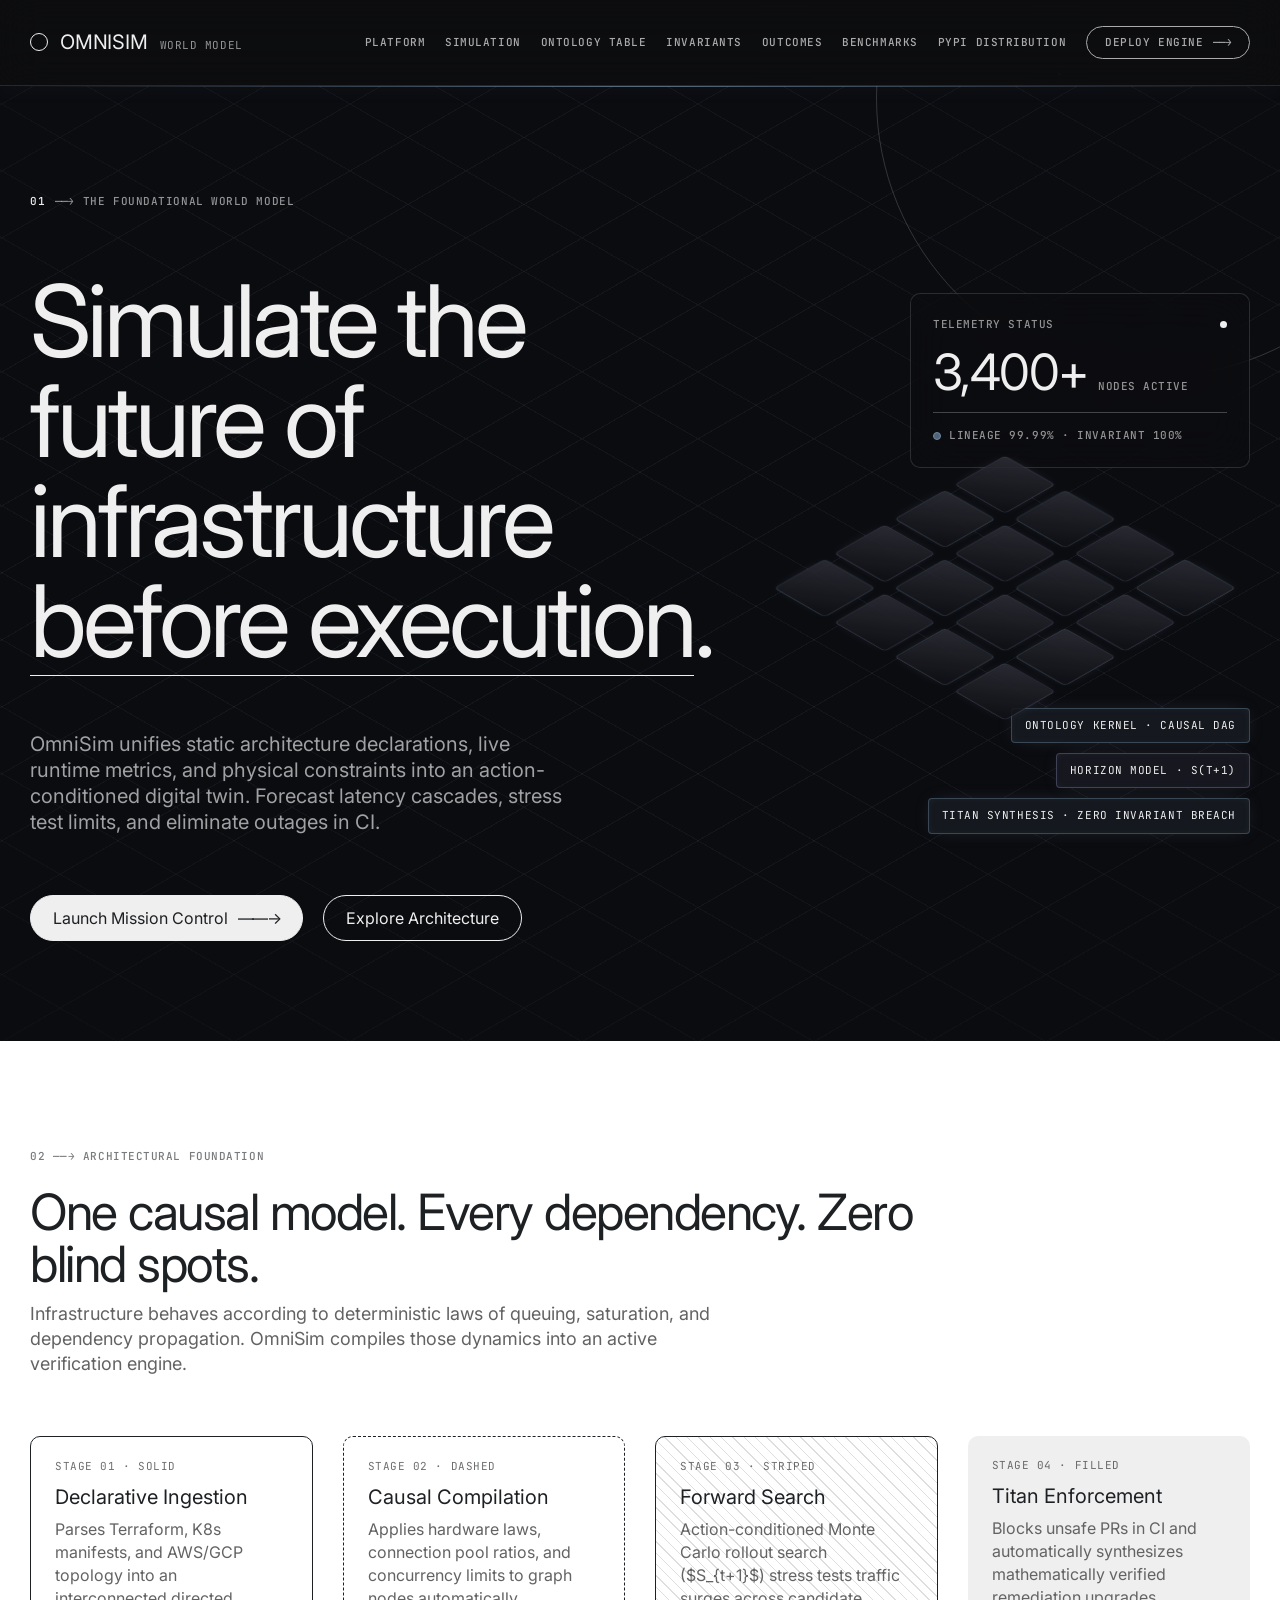
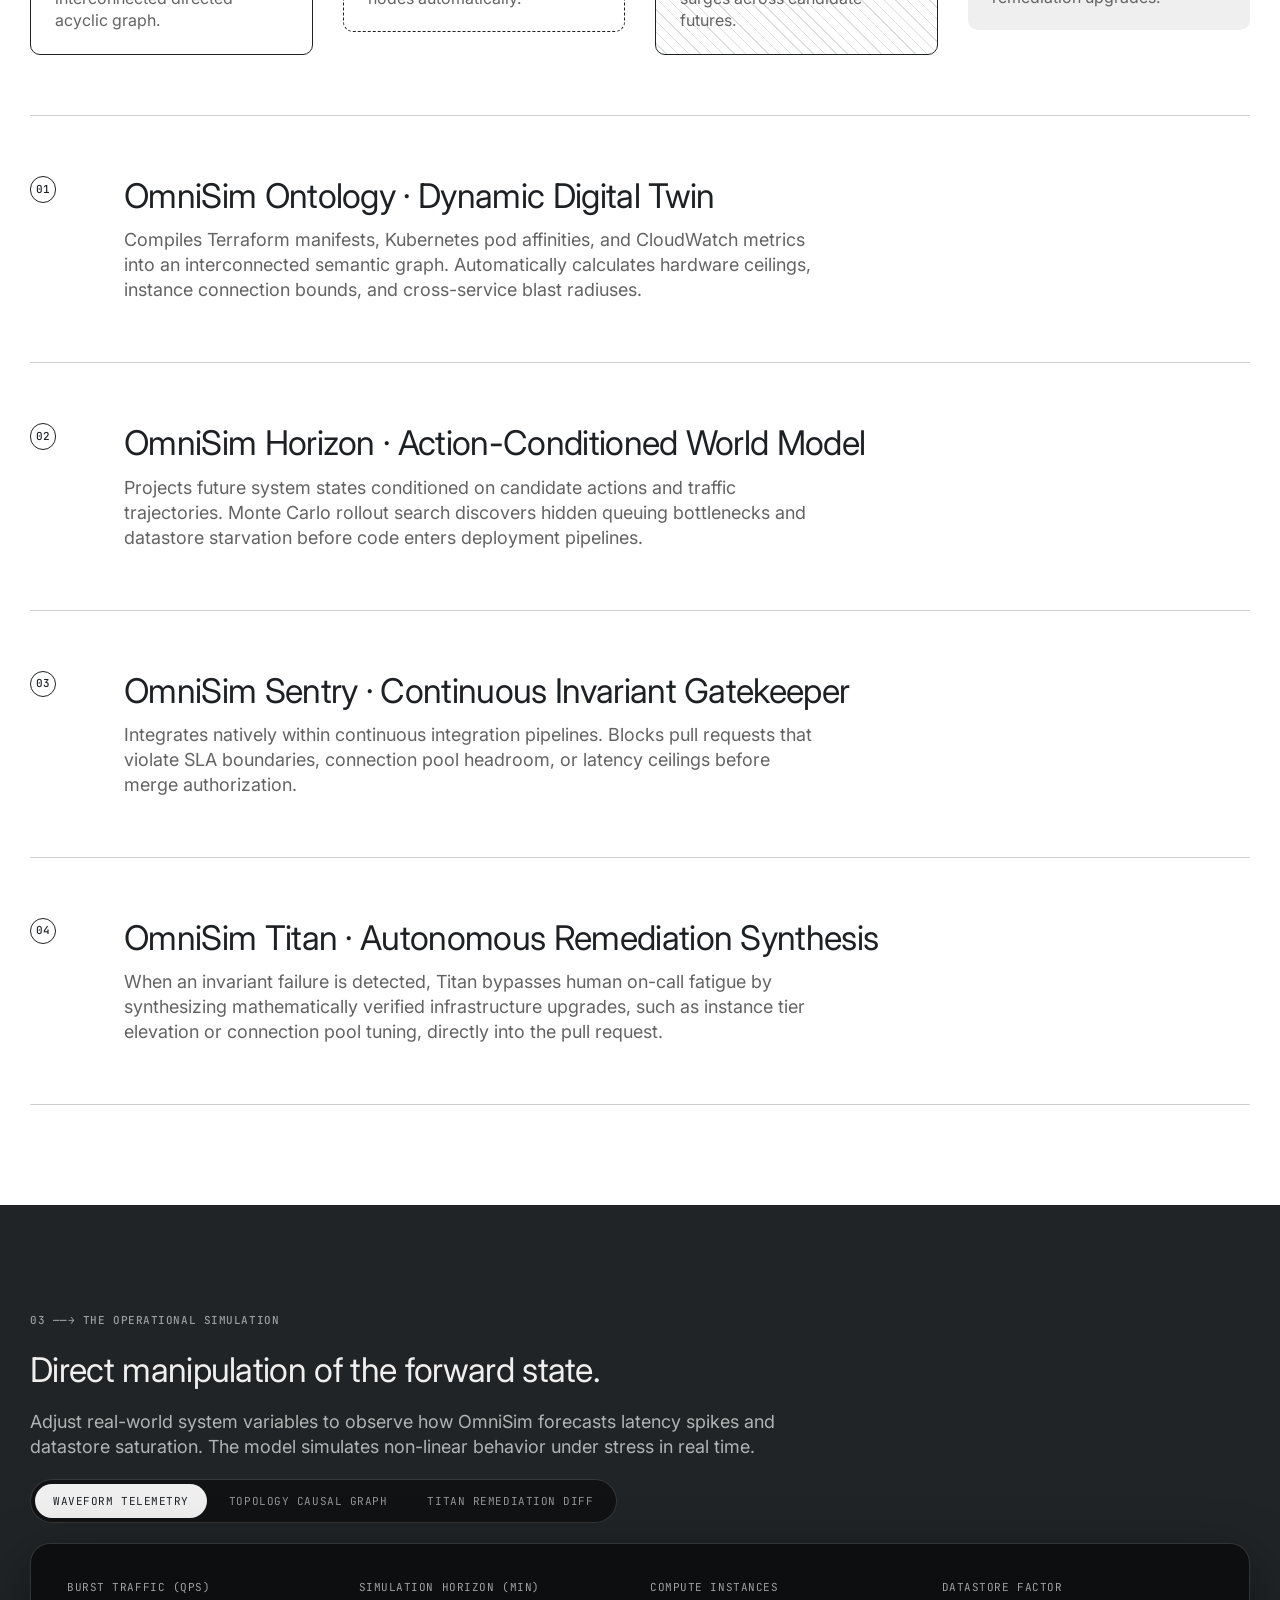
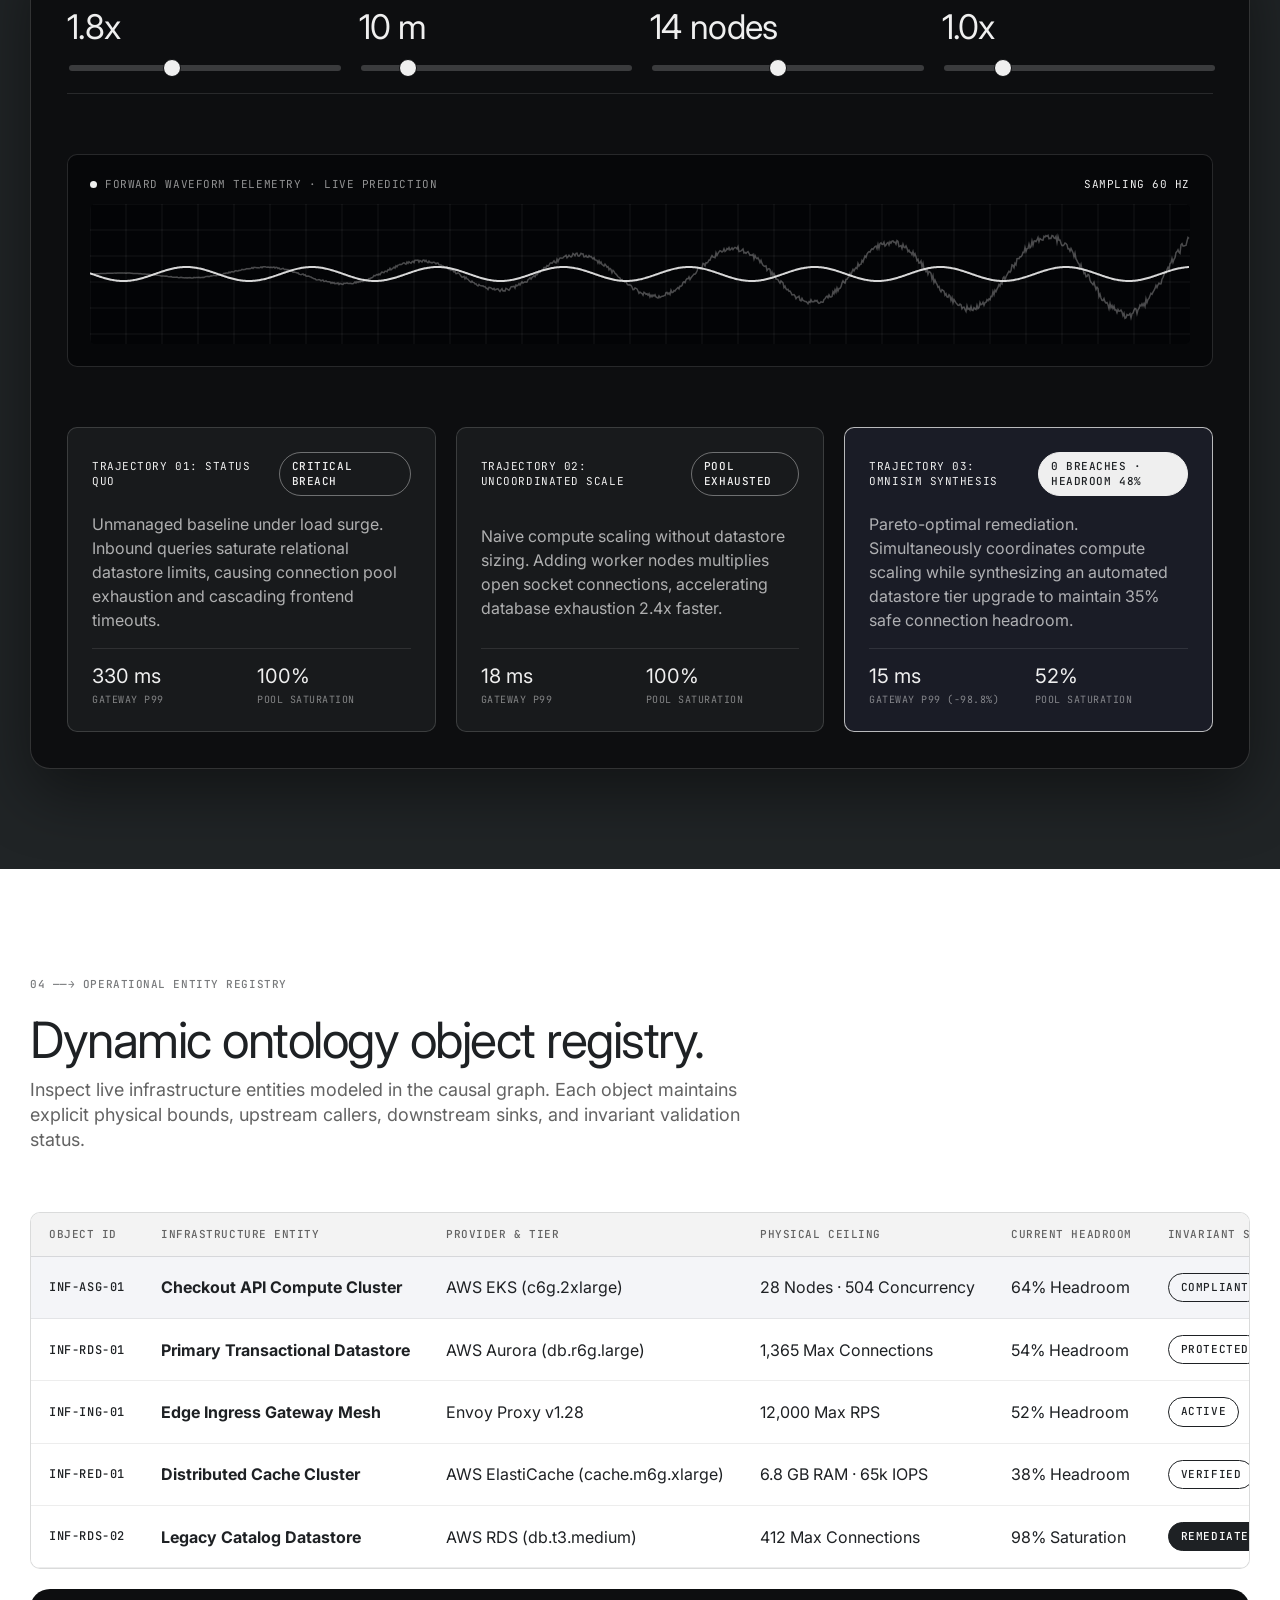
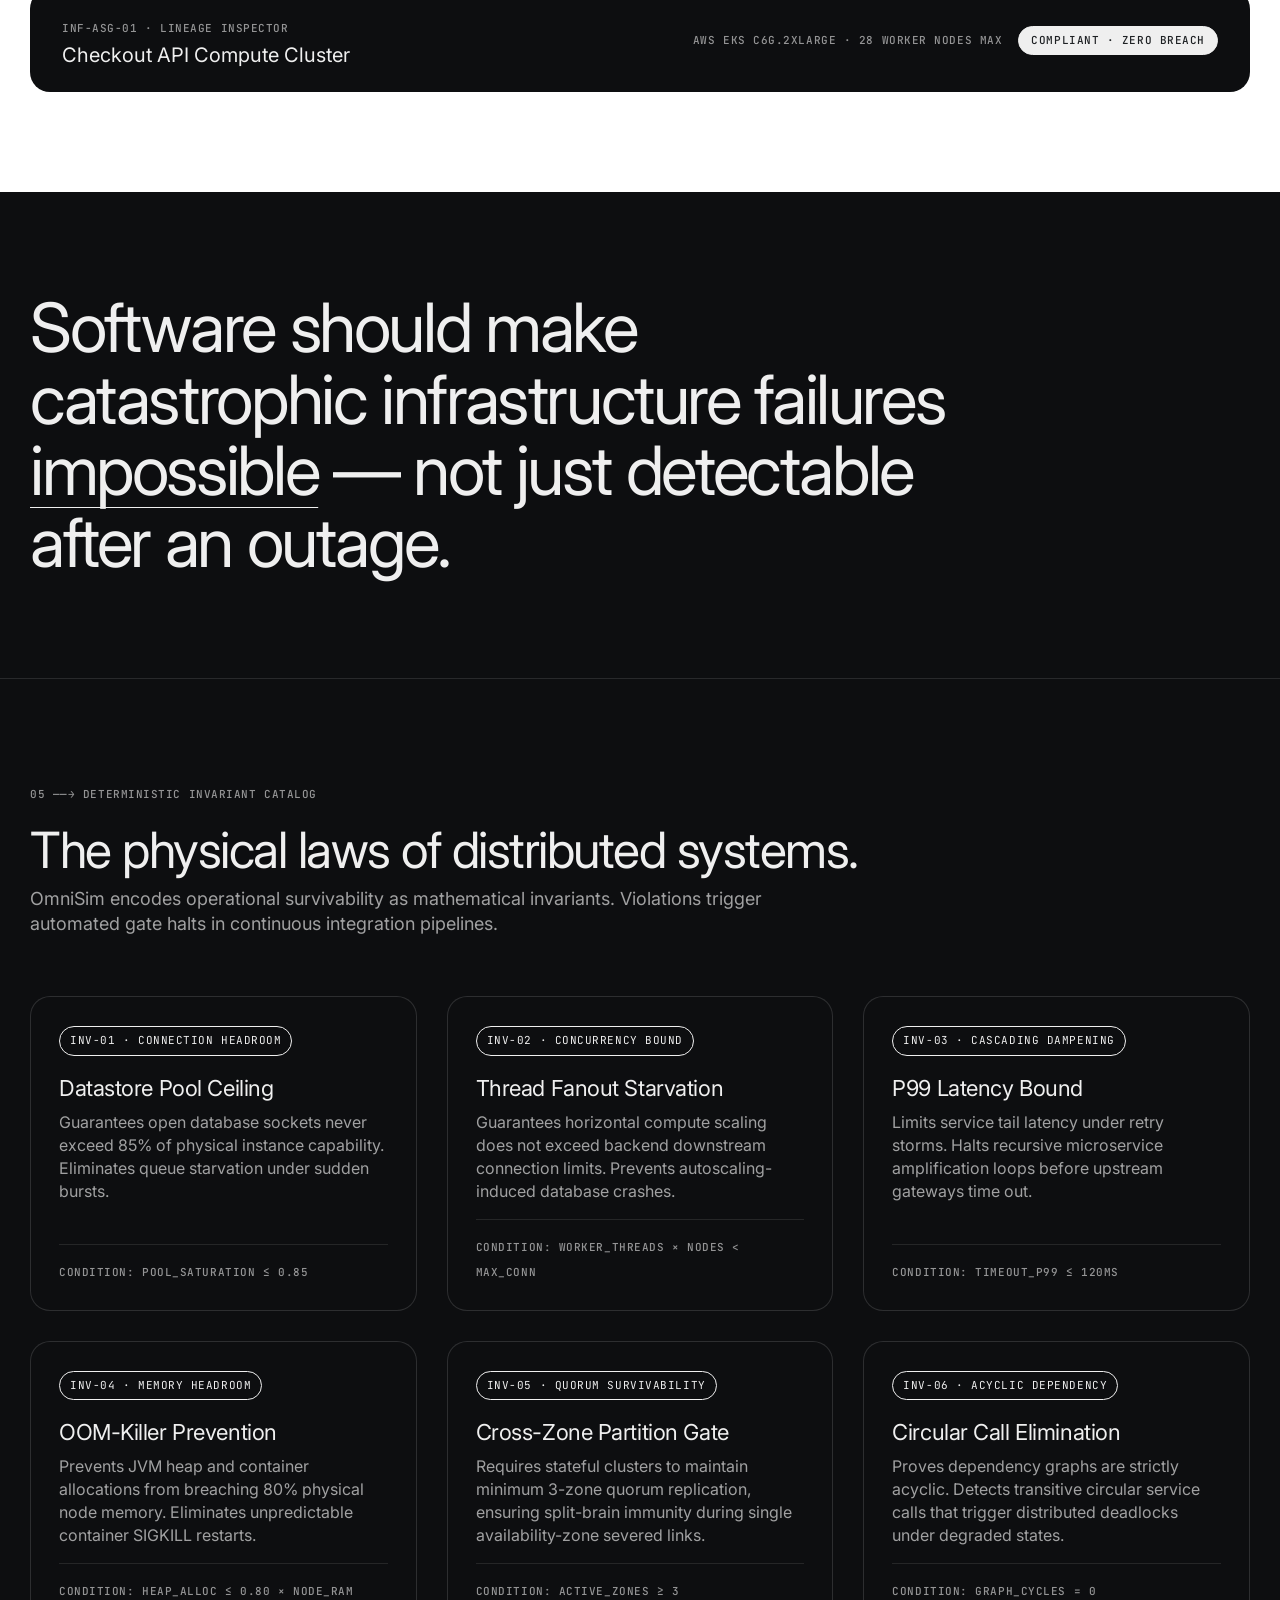
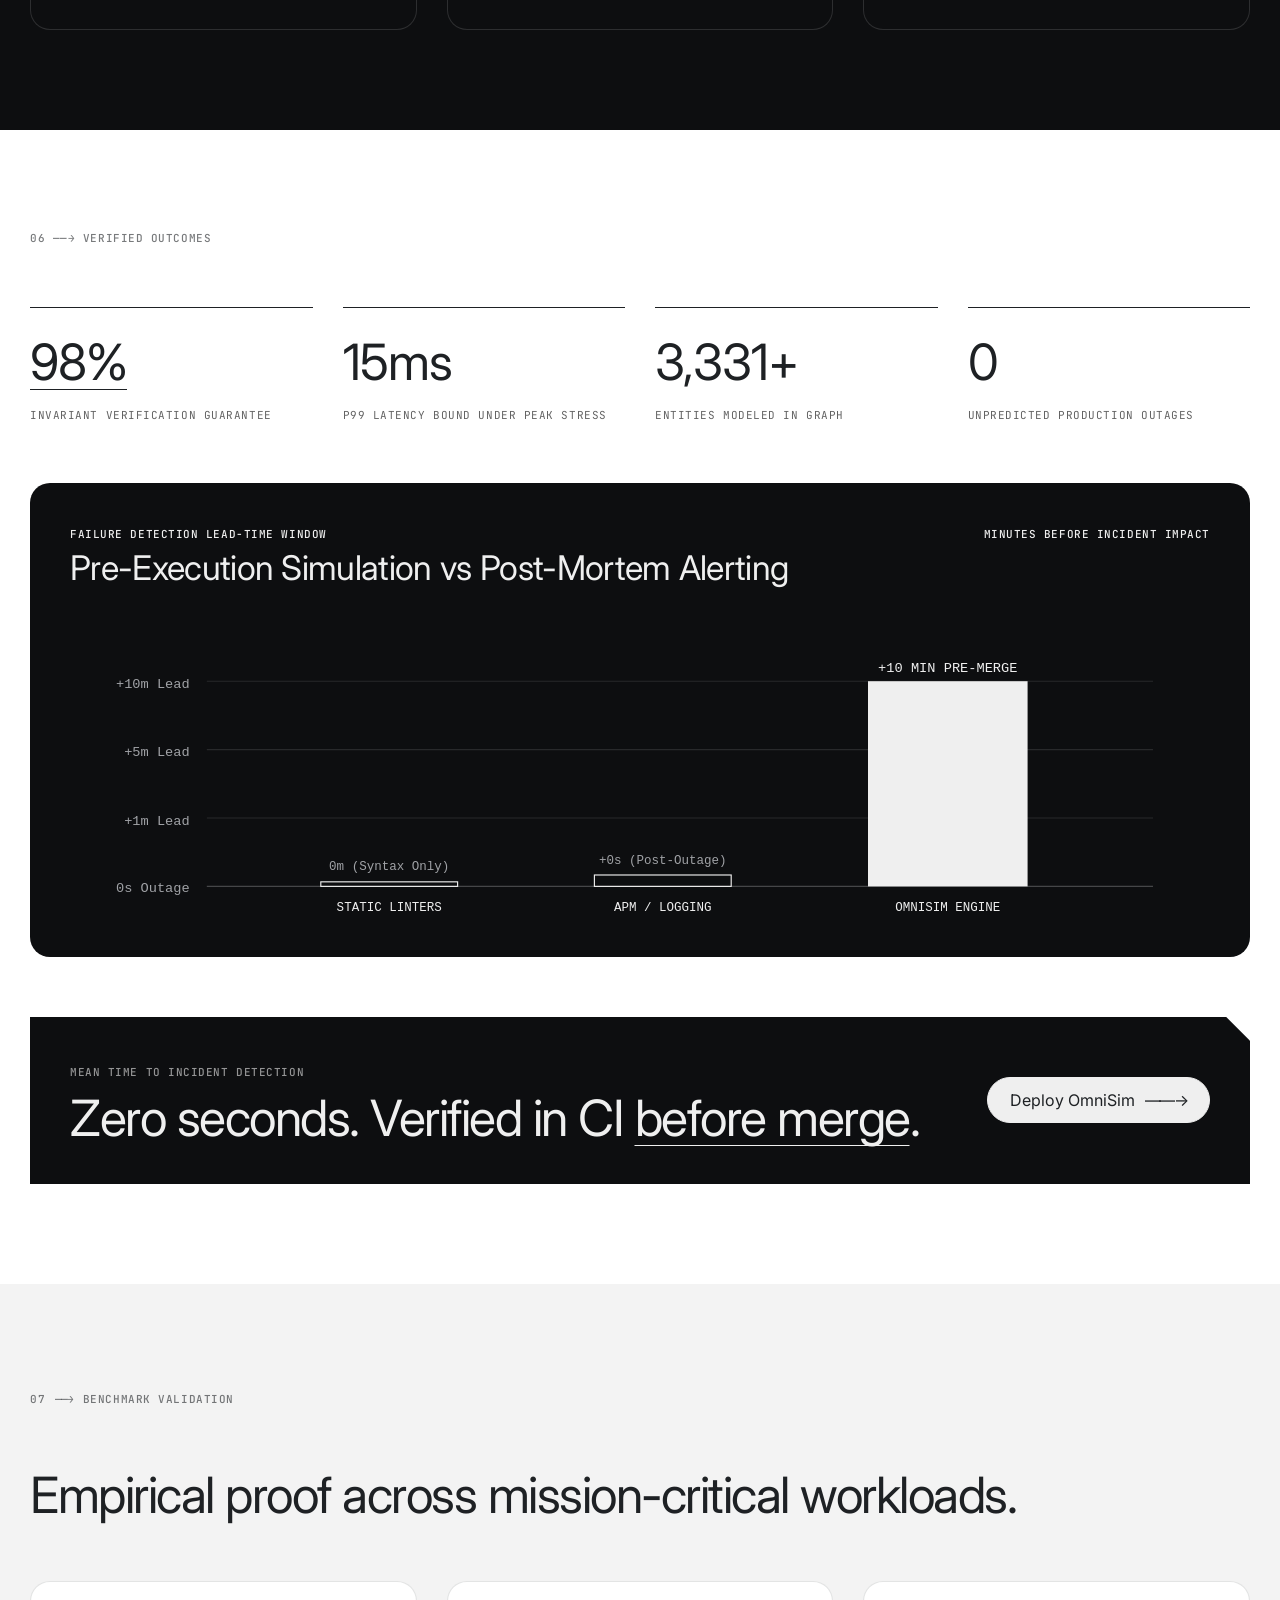
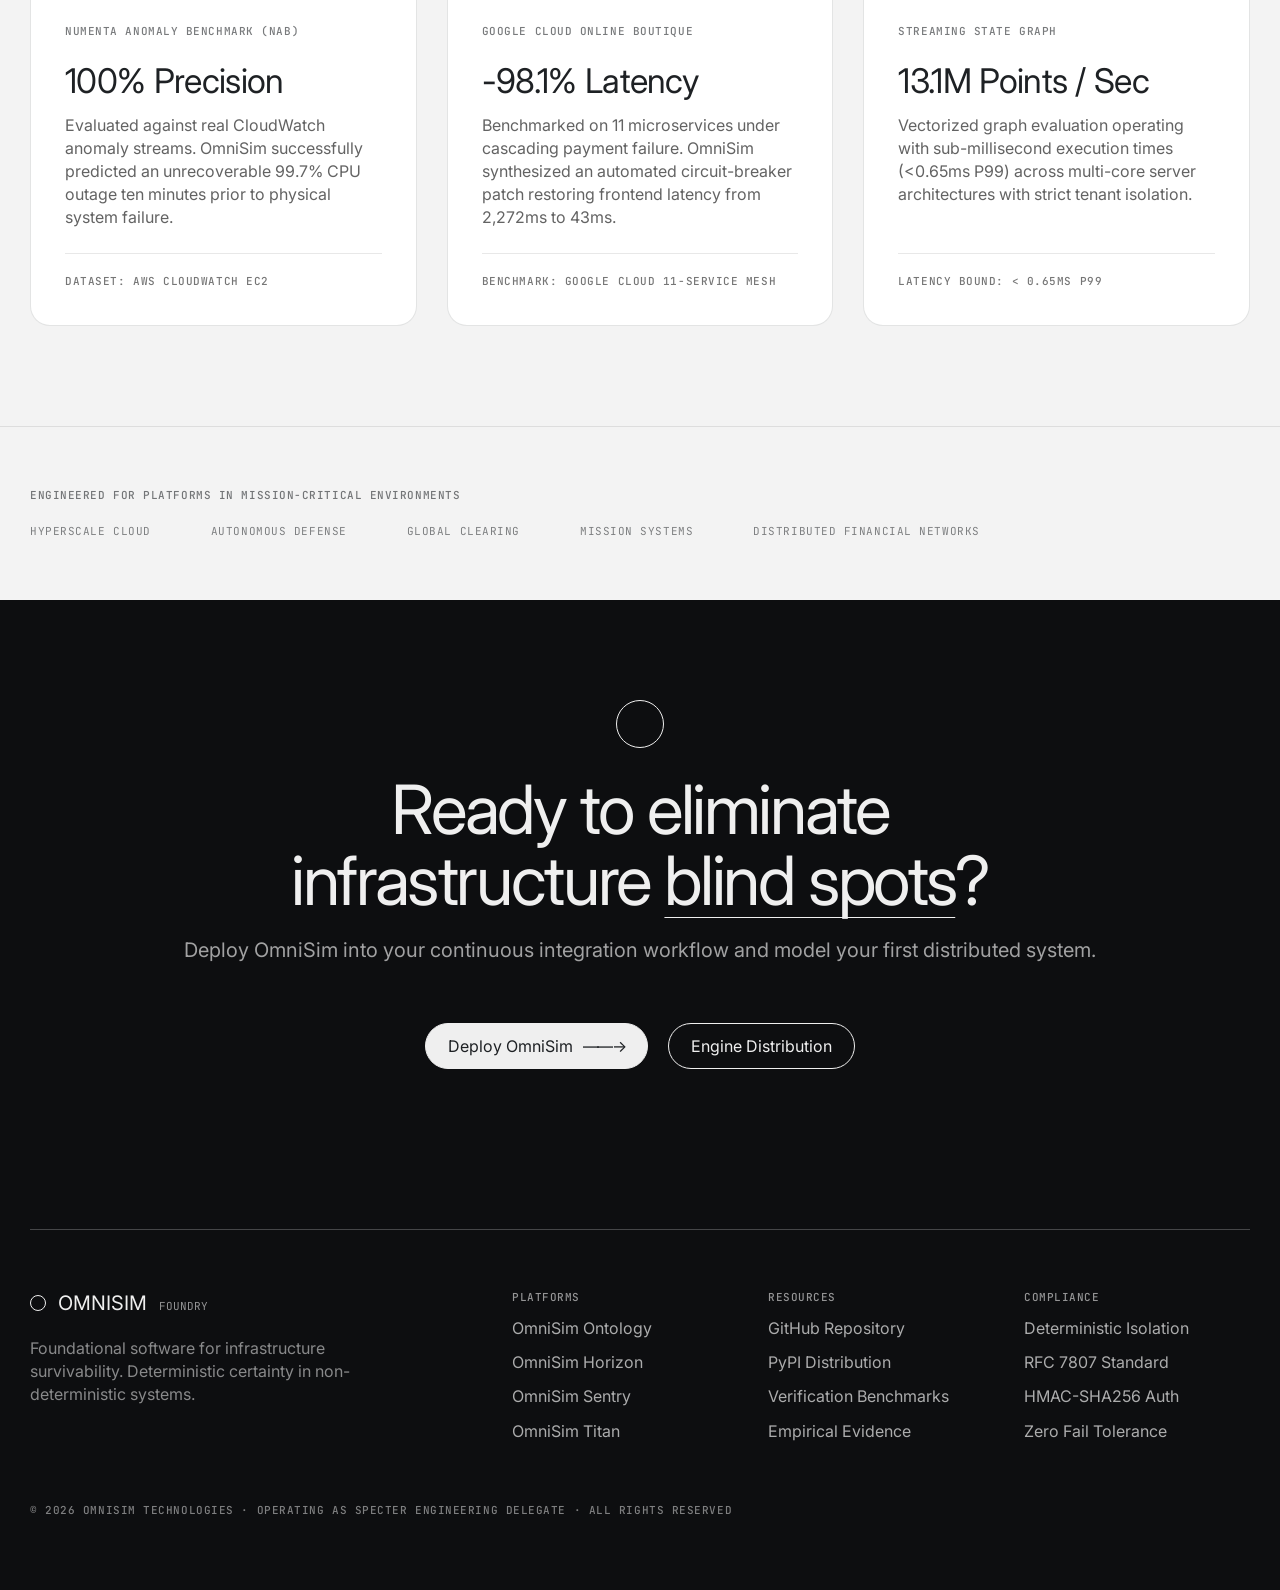
==== commit 7809296c: "fix(hero): eliminate text and chip overlap by restructuring hero into two-column architecture" ====
--- a/docs/index.html
+++ b/docs/index.html
@@ -74,24 +74,51 @@
       100% { transform: rotate(360deg); }
     }
 
-    /* 3D Isometric Field & Tile Animations */
-    .iso-field-container {
-      position: absolute;
-      inset: 0;
+    /* Hero Two-Column Architectural Grid */
+    .col-hero-left {
+      grid-column: span 7;
+      z-index: 2;
+    }
+    .col-hero-right {
+      grid-column: span 5;
+      z-index: 2;
+    }
+
+    /* Hero Right Visual Cluster (Zero Overlap Encapsulation) */
+    .hero-instrument-cluster {
+      position: relative;
+      display: flex;
+      flex-direction: column;
+      gap: 20px;
+      align-items: flex-end;
+      width: 100%;
+    }
+
+    .hero-telemetry-panel {
+      width: 100%;
+      max-width: 340px;
+      padding: 22px;
+      border-radius: var(--r-control);
+    }
+
+    .hero-iso-viewport {
+      position: relative;
+      width: 100%;
+      height: 200px;
       display: flex;
       align-items: center;
-      justify-content: flex-end;
-      padding-right: 8%;
+      justify-content: center;
+      overflow: visible;
       pointer-events: none;
-      z-index: 1;
     }
     .iso-field {
       animation: iso-float 10s ease-in-out infinite;
       opacity: 0.88;
+      transform: scale(0.85) rotateX(55deg) rotateZ(45deg);
     }
     @keyframes iso-float {
-      0%, 100% { transform: scale(0.95) rotateX(55deg) rotateZ(45deg) translateZ(0px); }
-      50% { transform: scale(0.95) rotateX(55deg) rotateZ(45deg) translateZ(12px); }
+      0%, 100% { transform: scale(0.85) rotateX(55deg) rotateZ(45deg) translateZ(0px); }
+      50% { transform: scale(0.85) rotateX(55deg) rotateZ(45deg) translateZ(12px); }
     }
     .iso-tile.raise {
       animation: tile-breathe 6s ease-in-out infinite;
@@ -99,6 +126,14 @@
     @keyframes tile-breathe {
       0%, 100% { transform: translateZ(20px); }
       50% { transform: translateZ(32px); }
+    }
+
+    .hero-chips-stack {
+      display: flex;
+      flex-direction: column;
+      align-items: flex-end;
+      gap: 10px;
+      width: 100%;
     }
 
     /* Glowing Node Chips Pulse */
@@ -187,6 +222,15 @@
       .col-inv { grid-column: span 6; }
       .col-bench { grid-column: span 6; }
       .col-head { grid-column: span 12; }
+    }
+
+    @media (max-width: 960px) {
+      .col-hero-left { grid-column: span 12 !important; }
+      .col-hero-right { grid-column: span 12 !important; margin-top: var(--space-s); }
+      .hero-instrument-cluster { align-items: flex-start; }
+      .hero-chips-stack { align-items: flex-start; flex-direction: row; flex-wrap: wrap; }
+      .hero-telemetry-panel { max-width: 100%; }
+      .hero-iso-viewport { height: 160px; }
     }
 
     @media (max-width: 768px) {
@@ -574,21 +618,6 @@
       .hero .container {
         padding-block: var(--space-m) !important;
       }
-      .hero .bp-node {
-        display: none !important;
-      }
-      .iso-field-container {
-        opacity: 0.16 !important;
-        right: -35% !important;
-        transform: scale(0.6) !important;
-      }
-
-      .hero .glass.hero-telemetry {
-        position: static !important;
-        width: 100% !important;
-        margin-top: var(--space-m);
-        box-sizing: border-box;
-      }
 
       .demo-row {
         flex-direction: column;
@@ -700,56 +729,72 @@
     </div>
   </nav>
 
-  <!-- HERO SECTION -->
-  <header class="hero blueprint">
+  <!-- HERO SECTION (Strict Two-Column Layout Eliminating Overlaps) -->
+  <header class="hero blueprint" style="min-height:88vh; display:flex; align-items:center;">
     <div class="blueprint-scanline"></div>
     <span class="ring-bleed"></span>
 
-    <!-- Signature 3D isometric blueprint data-plane -->
-    <div class="iso-field-container">
-      <div class="iso-field">
-        <div class="iso-tile"></div><div class="iso-tile b raise"></div><div class="iso-tile"></div><div class="iso-tile b"></div>
-        <div class="iso-tile b"></div><div class="iso-tile"></div><div class="iso-tile b raise"></div><div class="iso-tile"></div>
-        <div class="iso-tile"></div><div class="iso-tile b"></div><div class="iso-tile"></div><div class="iso-tile b"></div>
-        <div class="iso-tile b raise"></div><div class="iso-tile"></div><div class="iso-tile b"></div><div class="iso-tile"></div>
-      </div>
-    </div>
-
-    <!-- Signature glowing wireframe node chips (hidden on mobile to prevent text occlusion) -->
-    <span class="bp-node blue" style="position:absolute; top:22%; right:31%">Ontology Kernel &middot; Causal DAG</span>
-    <span class="bp-node" style="position:absolute; top:42%; right:14%">Horizon Model &middot; S(t+1)</span>
-    <span class="bp-node blue" style="position:absolute; top:62%; right:38%">Titan Synthesis &middot; Zero Invariant Breach</span>
-
-    <div class="container reveal" style="padding-block:var(--space-section)">
-      <div class="earmark t-label" style="margin-bottom:var(--space-m)">
-        <span style="color:var(--off-white)">01</span><span class="arrow"></span><span>The Foundational World Model</span>
-      </div>
-      <h1 class="t-display-xl" style="color:var(--off-white); max-width:16ch">
-        Simulate the future of infrastructure <span class="u-emph">before execution</span>.
-      </h1>
-      <p class="t-title" style="color:color-mix(in srgb, var(--off-white) 66%, transparent); max-width:620px; margin-top:var(--space-m)">
-        OmniSim unifies static architecture declarations, live runtime metrics, and physical constraints into an action-conditioned digital twin. Forecast latency cascades, stress test limits, and eliminate outages in CI.
-      </p>
-      <div class="demo-row" style="display:flex; gap:var(--space-s); margin-top:var(--space-m); flex-wrap:wrap">
-        <a href="#simulator" class="btn btn-primary">Launch Mission Control <span class="arrow"></span></a>
-        <a href="#platforms" class="btn btn-secondary">Explore Architecture</a>
-      </div>
-
-      <!-- Frosted-glass instrument panel (Responsive on mobile) -->
-      <div class="glass hero-telemetry" style="position:absolute; top:20%; right:5%; width:276px; padding:22px; border-radius:var(--r-control)">
-        <div style="display:flex; align-items:center; justify-content:space-between">
-          <span class="t-label">Telemetry Status</span>
-          <span class="pulse-dot"></span>
-        </div>
-        <div style="display:flex; align-items:baseline; gap:10px; margin-top:12px">
-          <span class="t-display-m" style="color:var(--off-white)">3,400+</span>
-          <span class="t-label">nodes active</span>
-        </div>
-        <hr class="rule" style="margin:14px 0">
-        <div style="display:flex; align-items:center; gap:8px">
-          <span class="ring" style="width:8px; background:color-mix(in srgb, var(--accent-blue) 70%, transparent); border-color:var(--accent-blue)"></span>
-          <span class="t-label">Lineage 99.99% &middot; Invariant 100%</span>
-        </div>
+    <div class="container reveal" style="padding-block:var(--space-section); width:100%;">
+      <div class="grid-12" style="align-items:center; row-gap:var(--space-m);">
+        
+        <!-- Left Column: Copy & Actions (Completely Unobstructed) -->
+        <div class="col-hero-left">
+          <div class="earmark t-label" style="margin-bottom:var(--space-m)">
+            <span style="color:var(--off-white)">01</span><span class="arrow"></span><span>The Foundational World Model</span>
+          </div>
+          <h1 class="t-display-xl" style="color:var(--off-white); max-width:14ch">
+            Simulate the future of infrastructure <span class="u-emph">before execution</span>.
+          </h1>
+          <p class="t-title" style="color:color-mix(in srgb, var(--off-white) 66%, transparent); max-width:540px; margin-top:var(--space-m)">
+            OmniSim unifies static architecture declarations, live runtime metrics, and physical constraints into an action-conditioned digital twin. Forecast latency cascades, stress test limits, and eliminate outages in CI.
+          </p>
+          <div class="demo-row" style="display:flex; gap:var(--space-s); margin-top:var(--space-m); flex-wrap:wrap">
+            <a href="#simulator" class="btn btn-primary">Launch Mission Control <span class="arrow"></span></a>
+            <a href="#platforms" class="btn btn-secondary">Explore Architecture</a>
+          </div>
+        </div>
+
+        <!-- Right Column: Encapsulated Visual Instrument Cluster (Zero Text Overlap) -->
+        <div class="col-hero-right">
+          <div class="hero-instrument-cluster">
+            
+            <!-- Frosted-glass instrument panel -->
+            <div class="glass hero-telemetry-panel">
+              <div style="display:flex; align-items:center; justify-content:space-between">
+                <span class="t-label">Telemetry Status</span>
+                <span class="pulse-dot"></span>
+              </div>
+              <div style="display:flex; align-items:baseline; gap:10px; margin-top:12px">
+                <span class="t-display-m" style="color:var(--off-white)">3,400+</span>
+                <span class="t-label">nodes active</span>
+              </div>
+              <hr class="rule" style="margin:14px 0">
+              <div style="display:flex; align-items:center; gap:8px">
+                <span class="ring" style="width:8px; background:color-mix(in srgb, var(--accent-blue) 70%, transparent); border-color:var(--accent-blue)"></span>
+                <span class="t-label">Lineage 99.99% &middot; Invariant 100%</span>
+              </div>
+            </div>
+
+            <!-- 3D Isometric blueprint data-plane -->
+            <div class="hero-iso-viewport">
+              <div class="iso-field">
+                <div class="iso-tile"></div><div class="iso-tile b raise"></div><div class="iso-tile"></div><div class="iso-tile b"></div>
+                <div class="iso-tile b"></div><div class="iso-tile"></div><div class="iso-tile b raise"></div><div class="iso-tile"></div>
+                <div class="iso-tile"></div><div class="iso-tile b"></div><div class="iso-tile"></div><div class="iso-tile b"></div>
+                <div class="iso-tile b raise"></div><div class="iso-tile"></div><div class="iso-tile b"></div><div class="iso-tile"></div>
+              </div>
+            </div>
+
+            <!-- Glowing wireframe node chips inside the visual cluster -->
+            <div class="hero-chips-stack">
+              <span class="bp-node blue">Ontology Kernel &middot; Causal DAG</span>
+              <span class="bp-node">Horizon Model &middot; S(t+1)</span>
+              <span class="bp-node blue">Titan Synthesis &middot; Zero Invariant Breach</span>
+            </div>
+
+          </div>
+        </div>
+
       </div>
     </div>
   </header>
